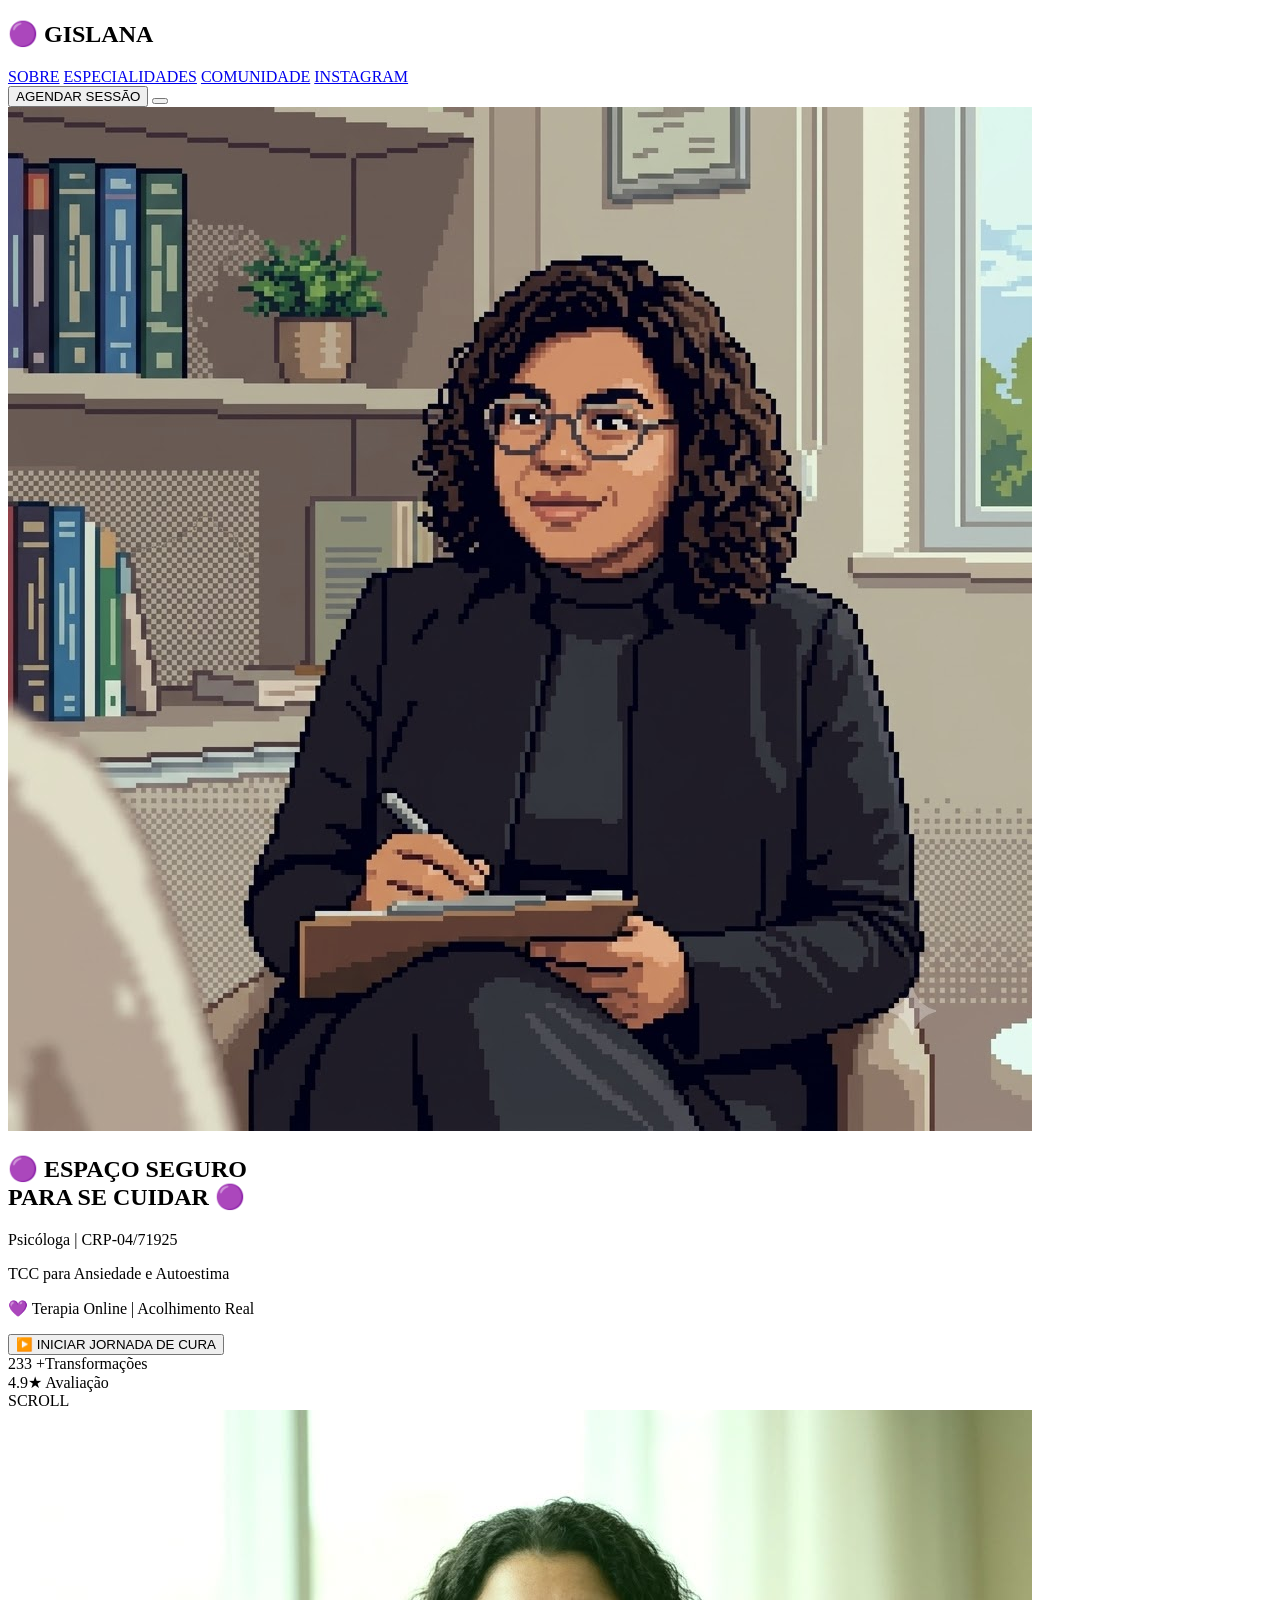
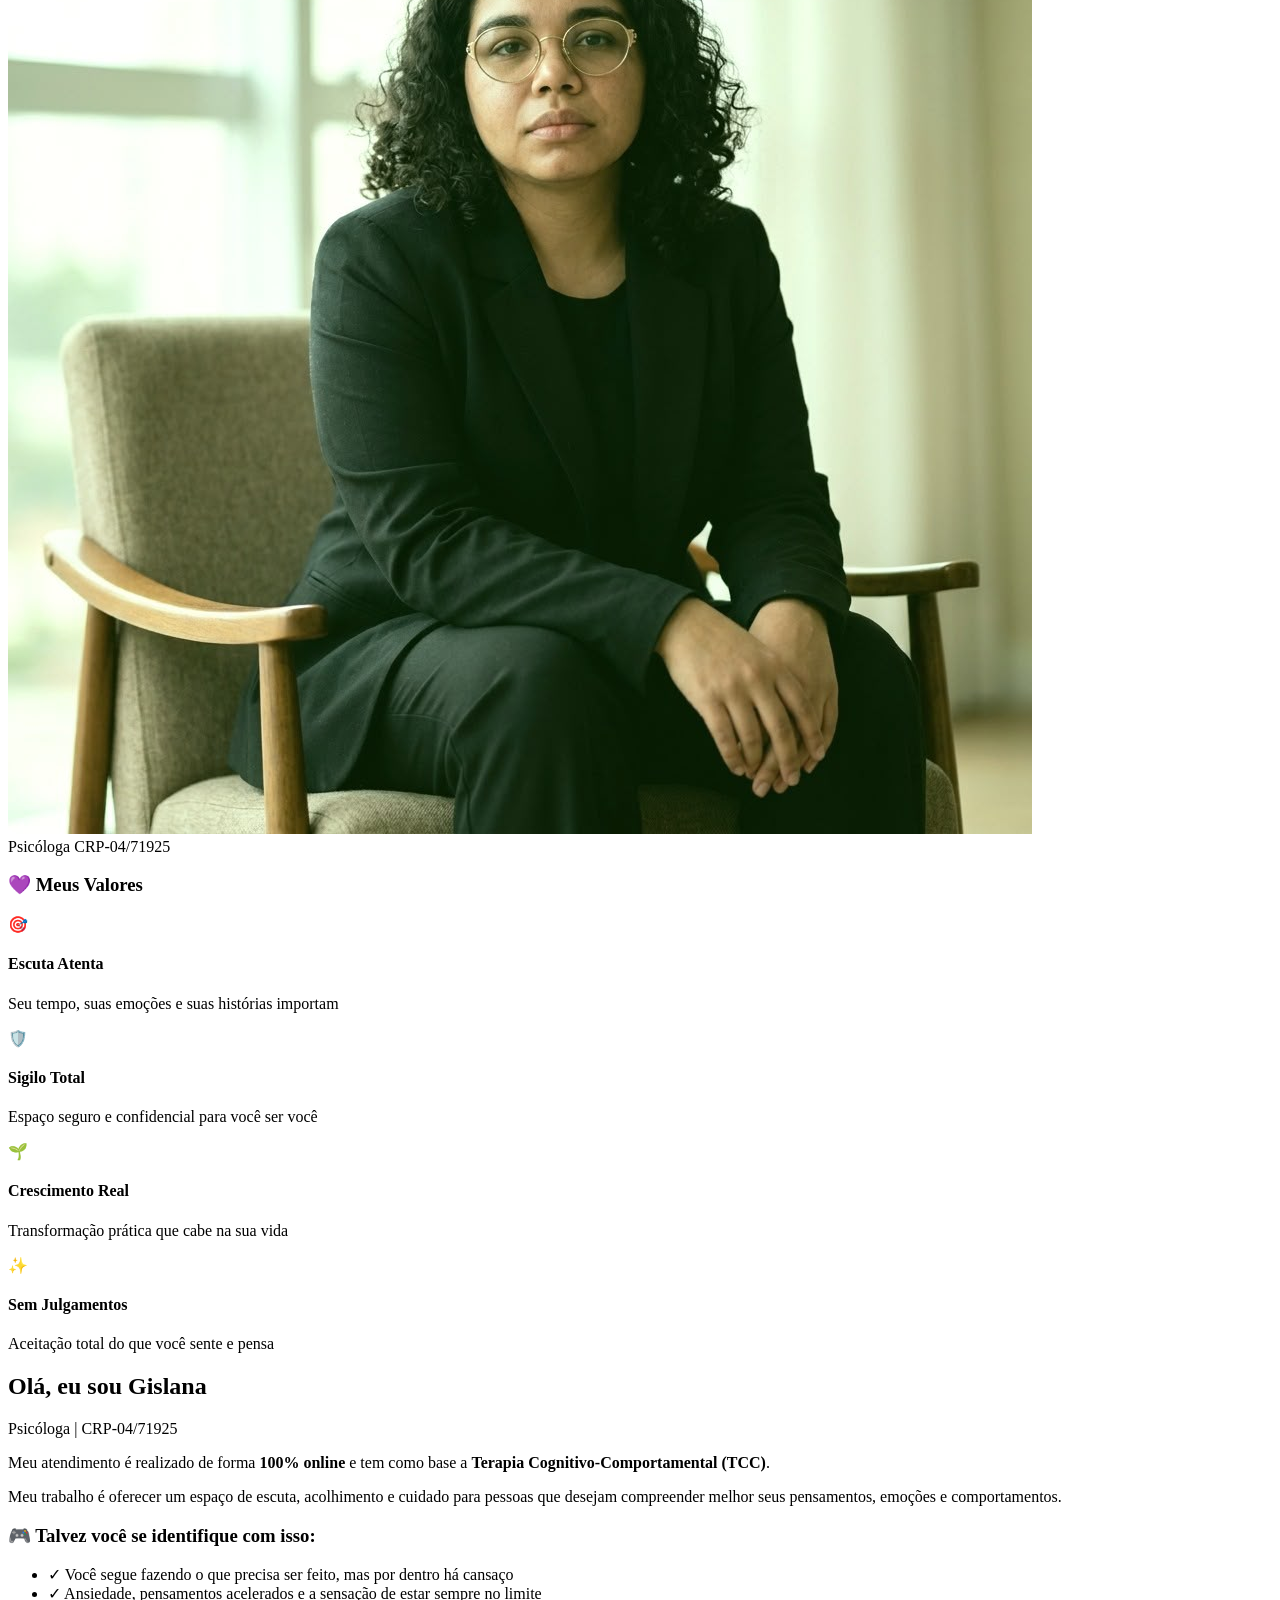
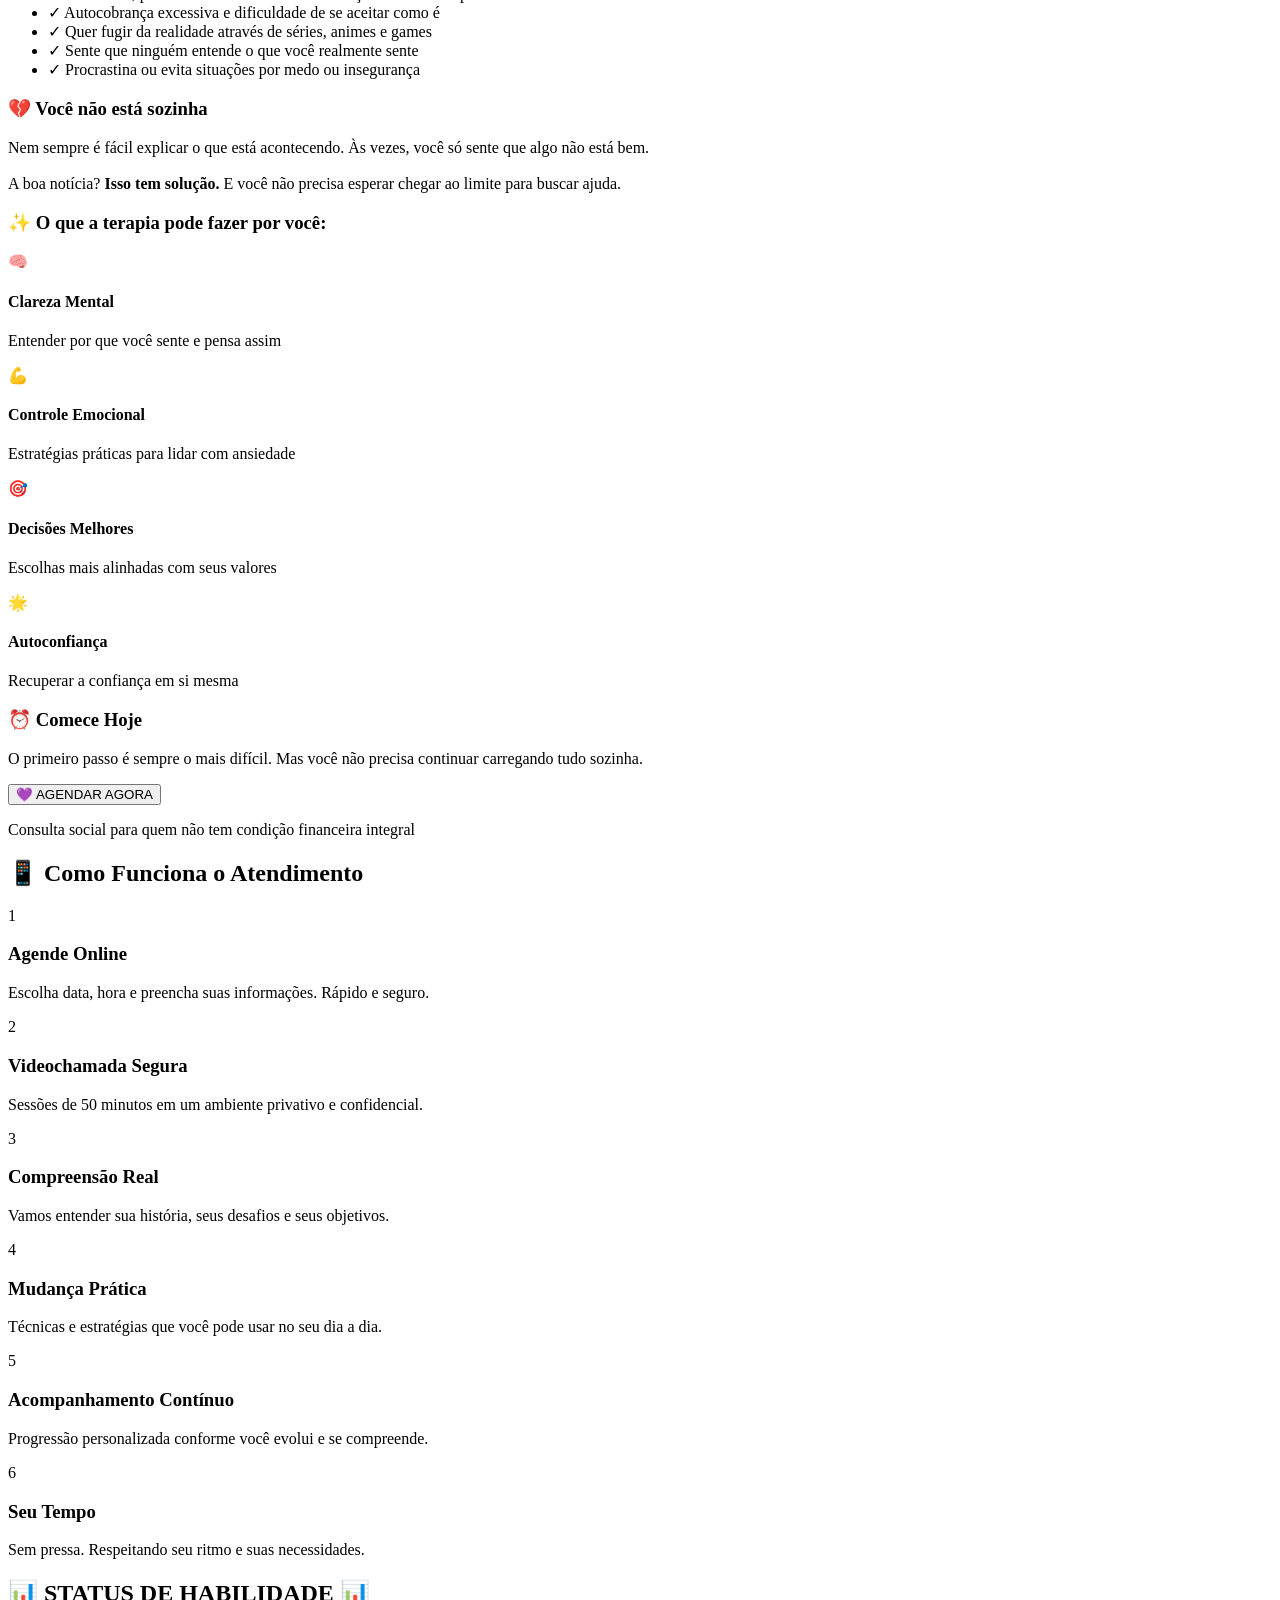
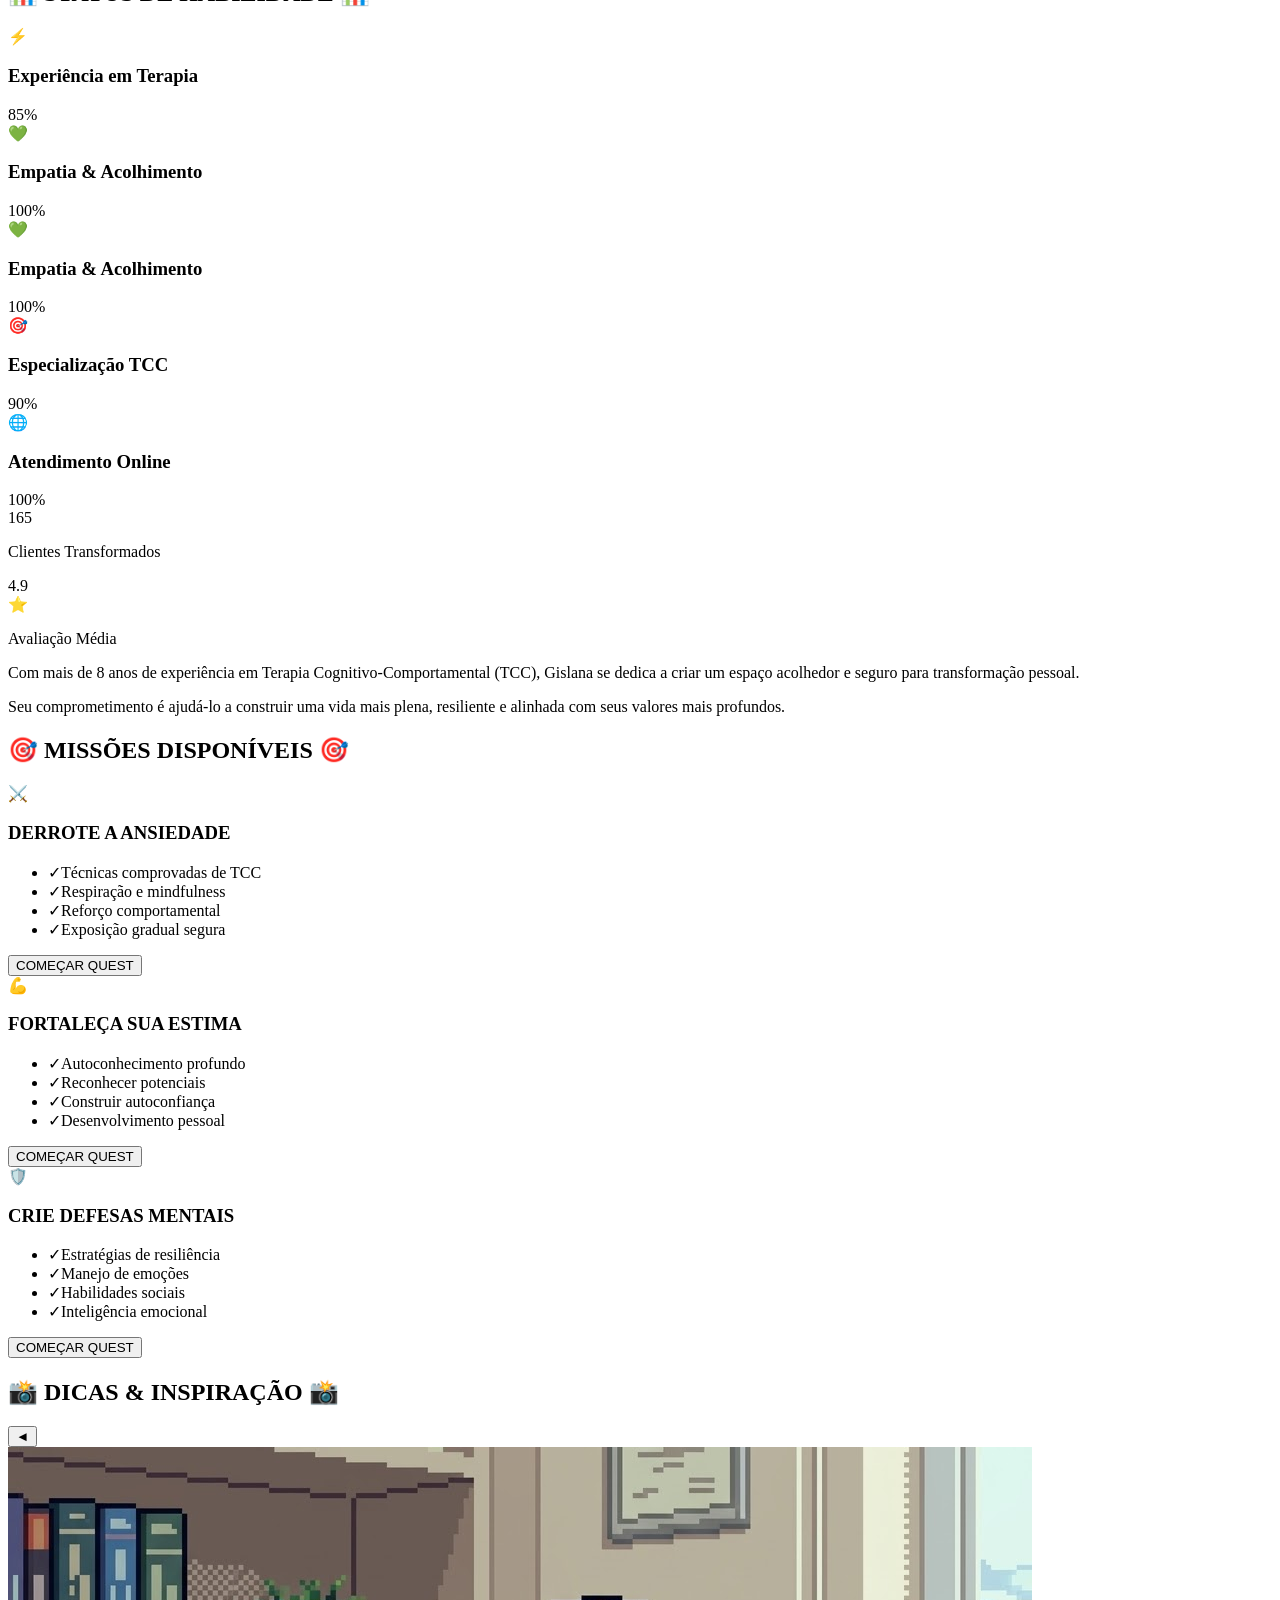
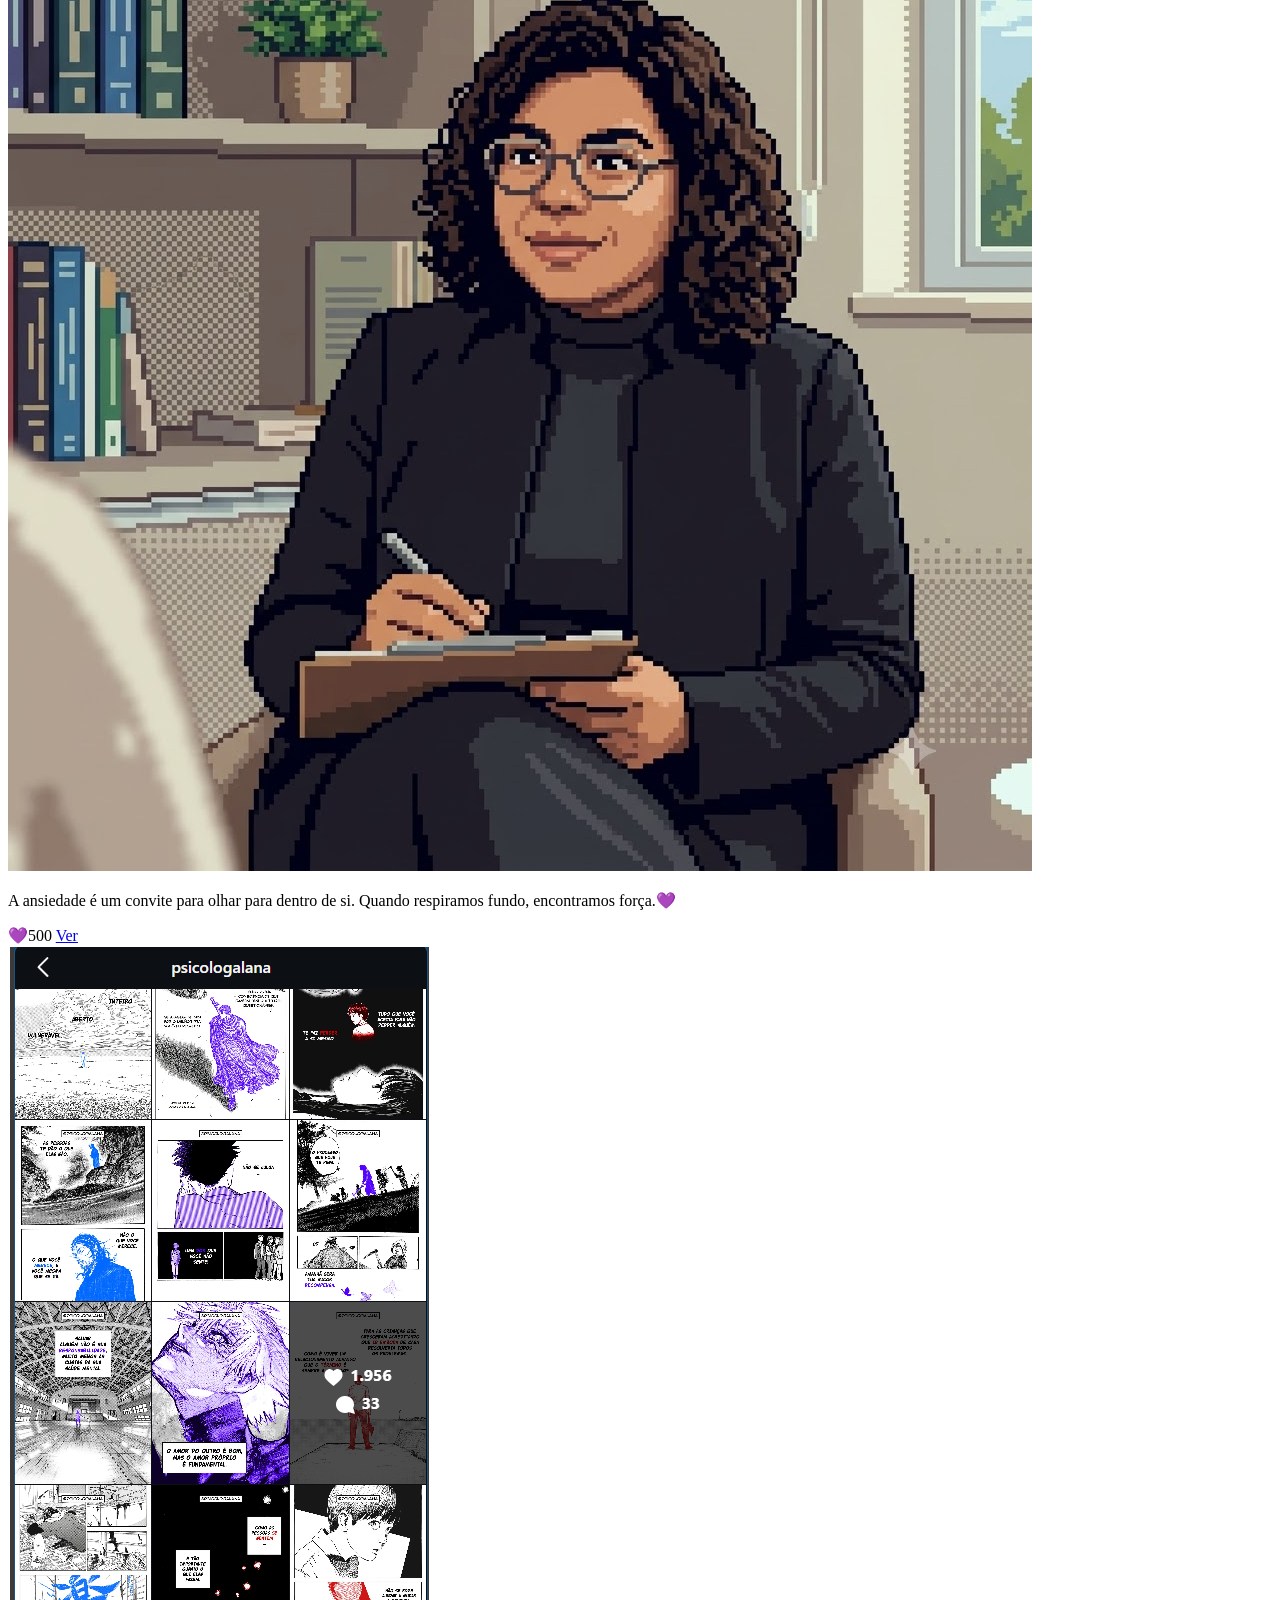
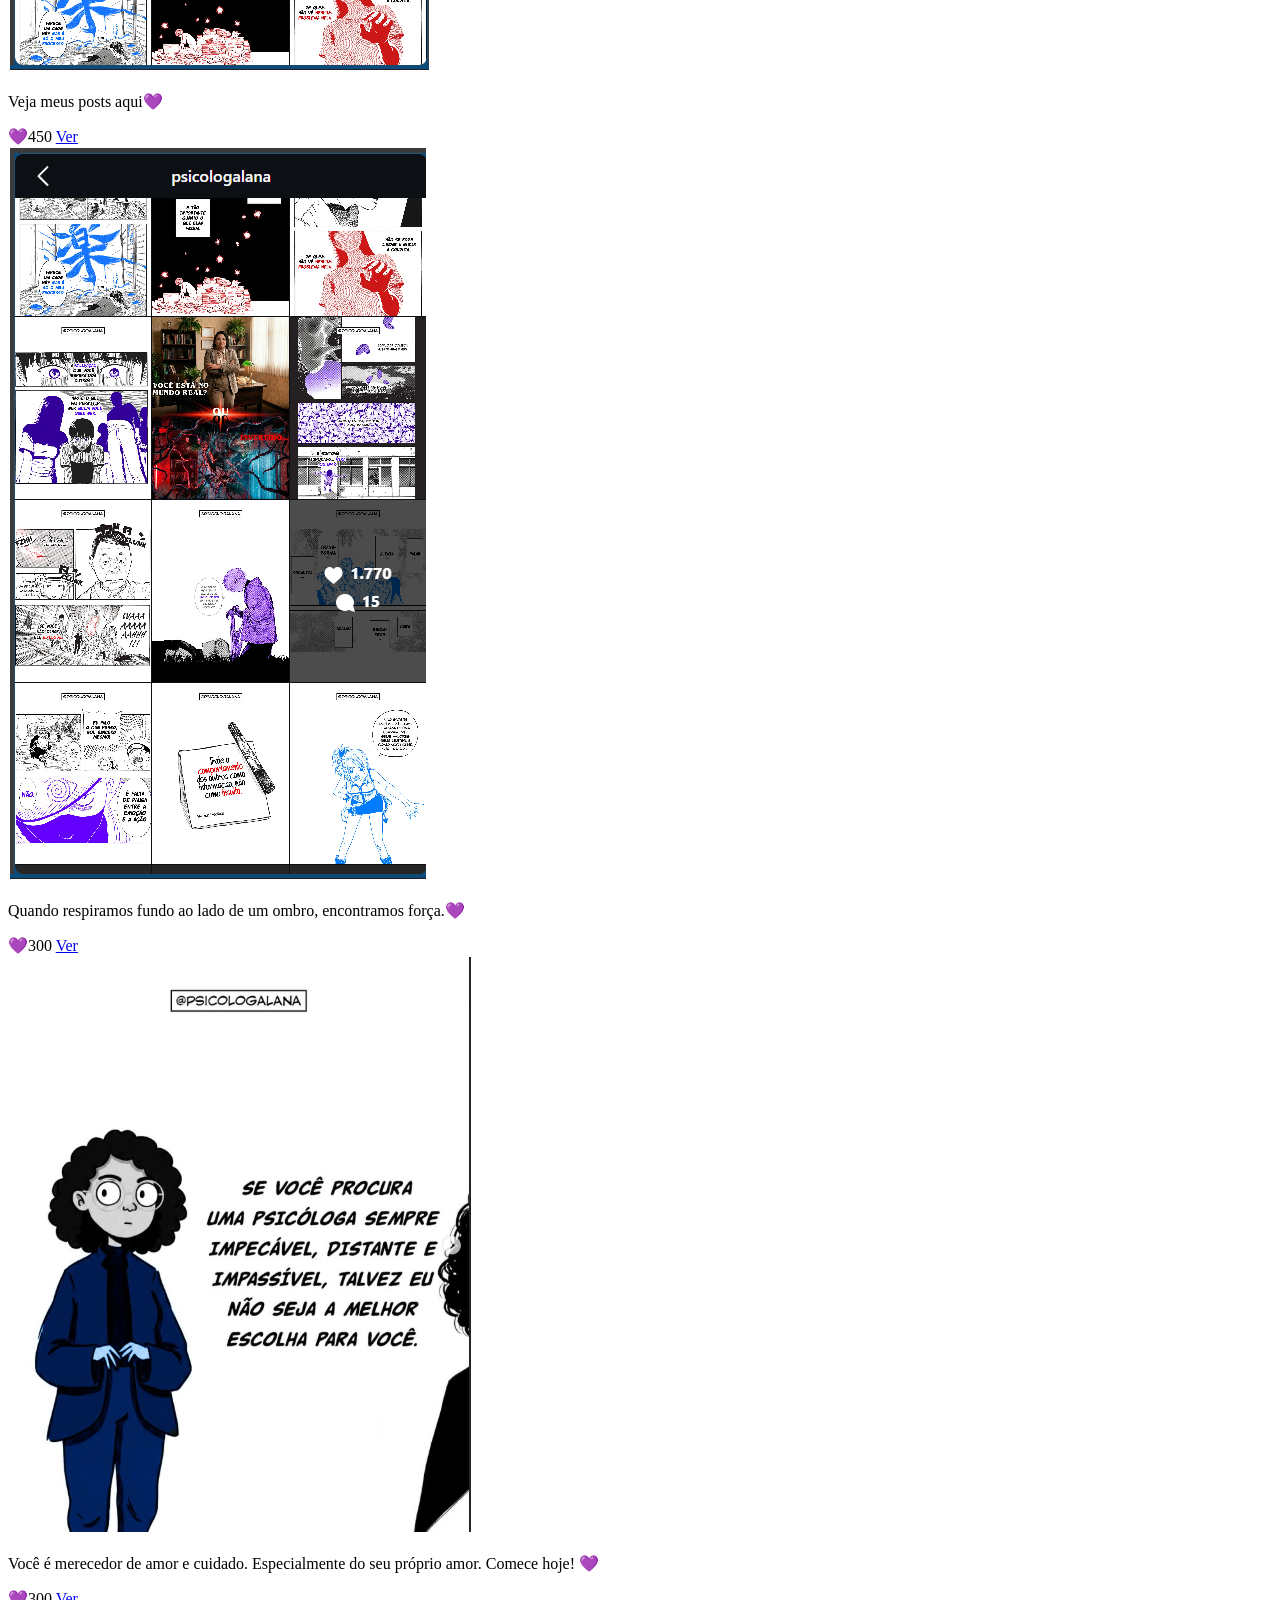
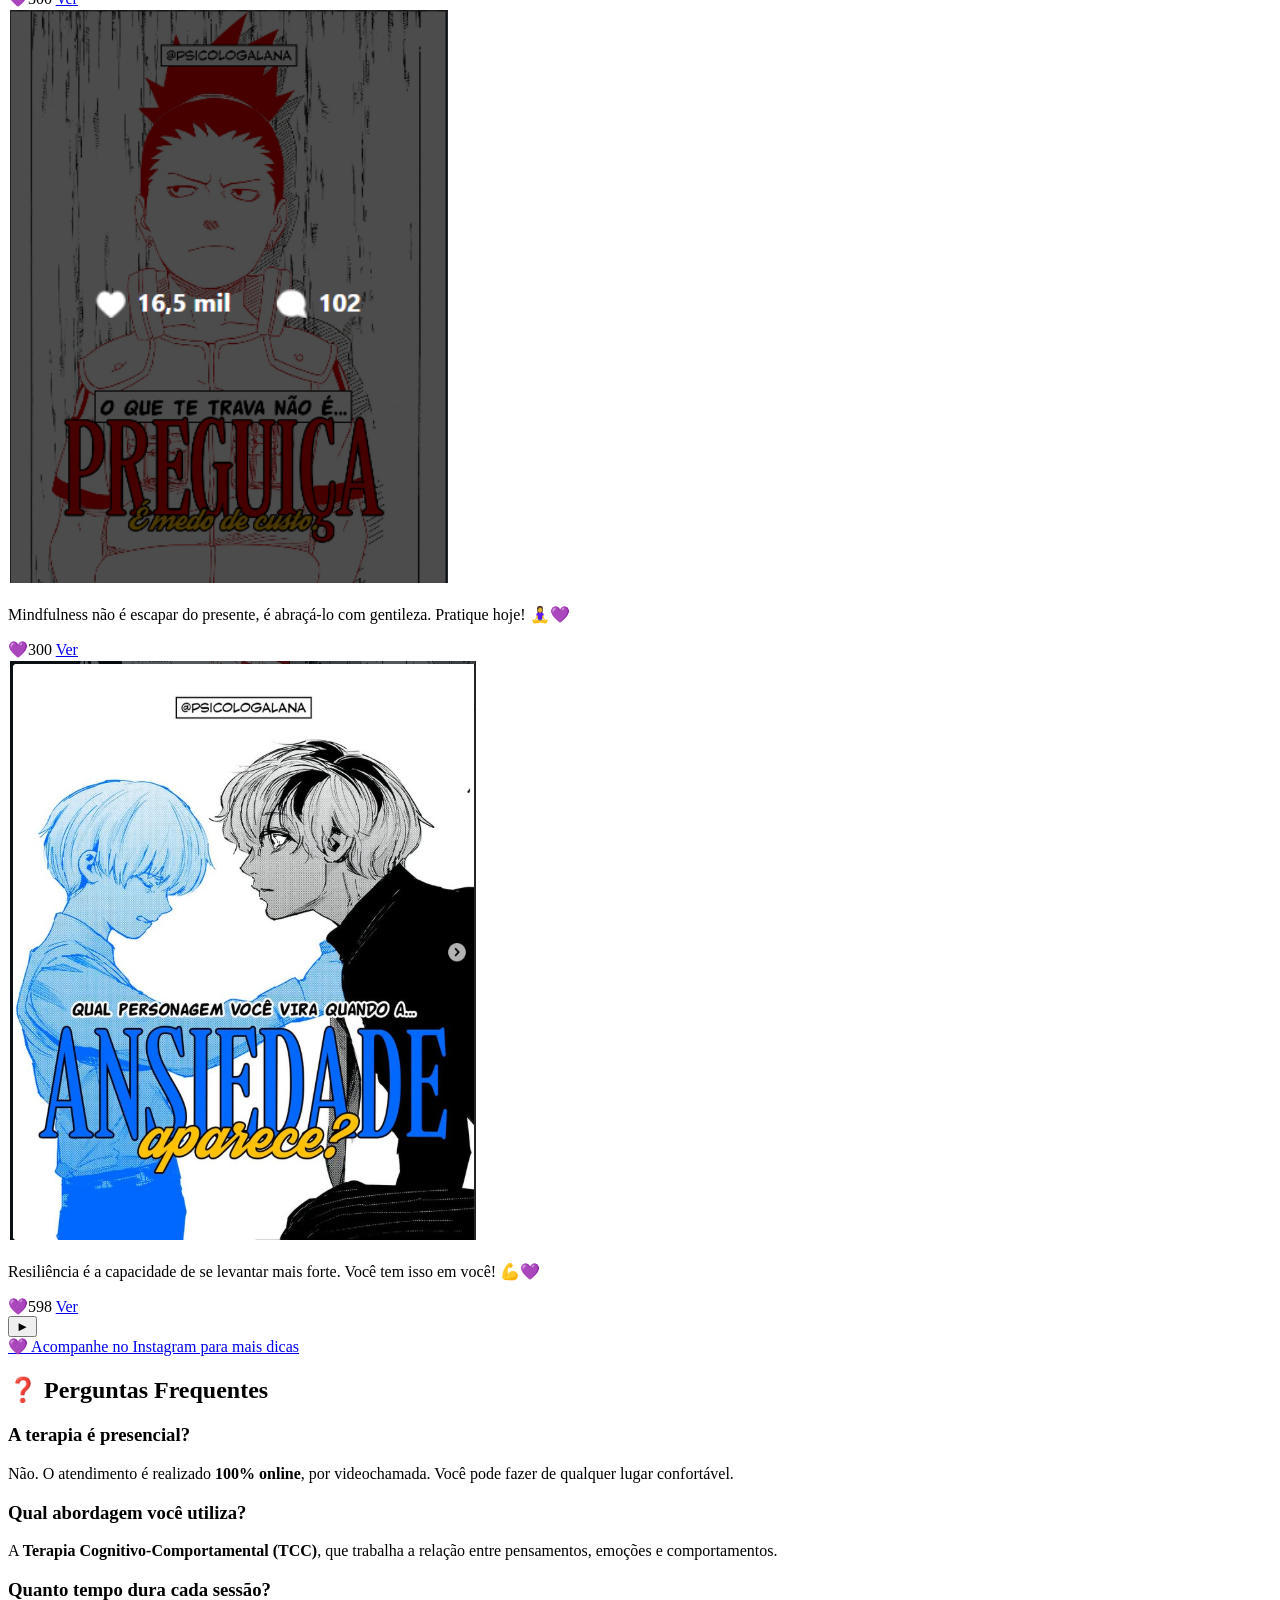
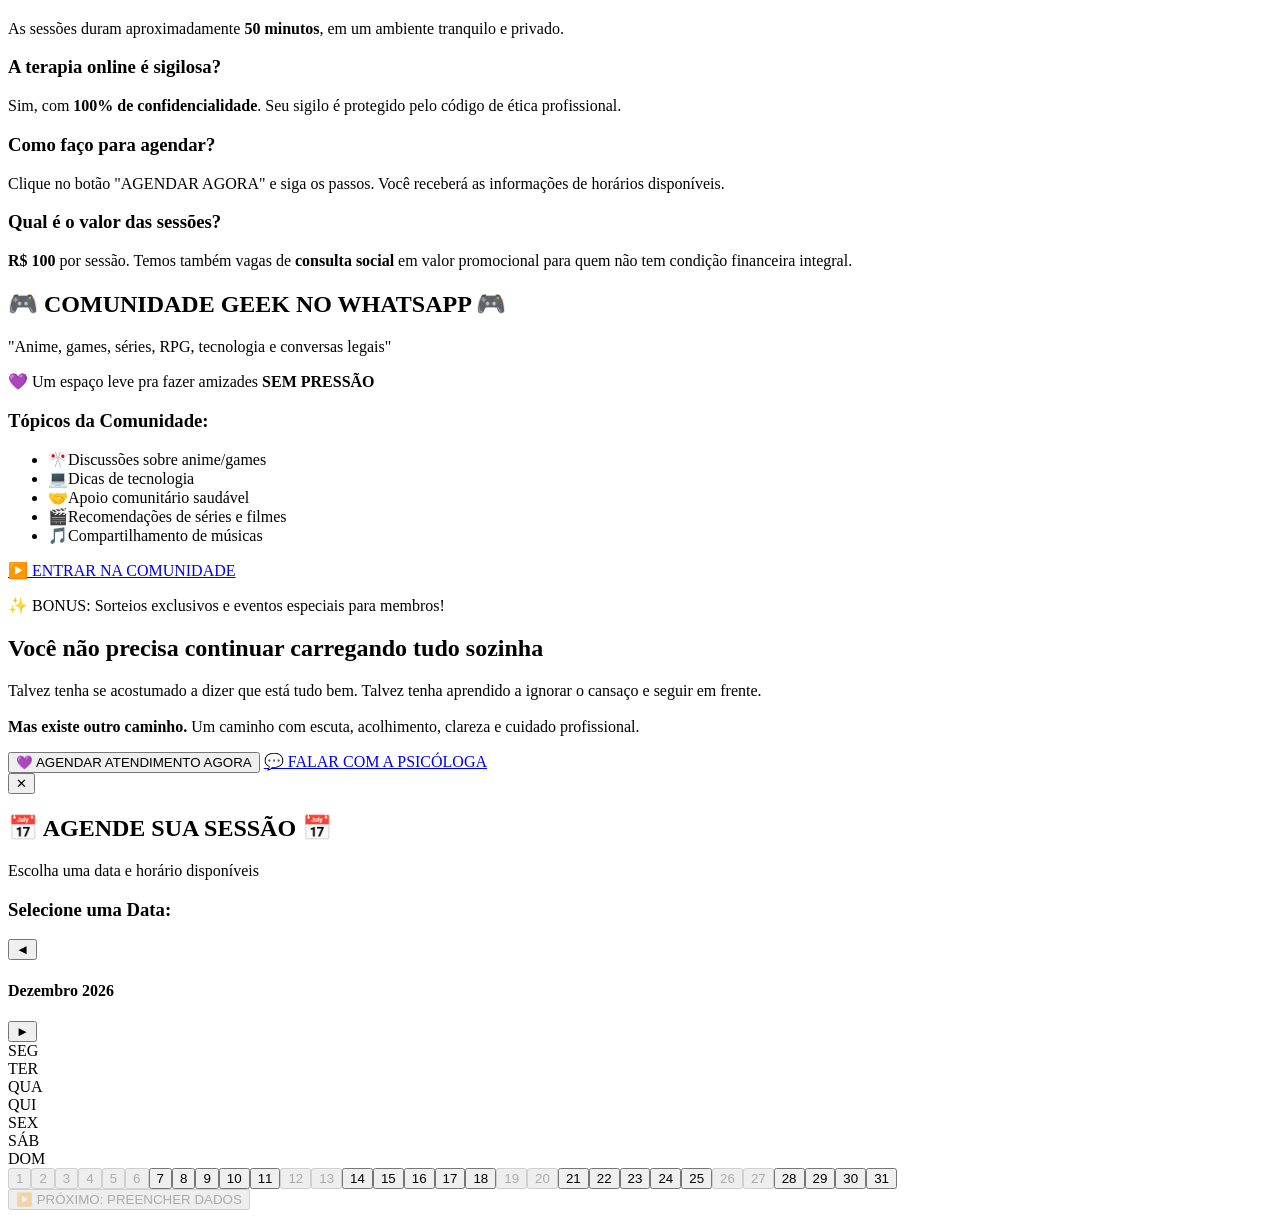
==== index.html @ d08c552f "fix: update Open Graph image source to correct avatar path" ====
<!DOCTYPE html>
<html lang="pt-br">

<head>
    <meta charset="UTF-8">
    <meta name="viewport" content="width=device-width, initial-scale=1.0">
    <title>Gislana | Psicóloga</title>
    <link rel="shortcut icon" href="./assets/logo.jpeg" type="image/png" style="width: fit-content; ;">

    <!-- Usar a imagem do avatar ou hero -->
    <meta property="og:image" content="https://piscolana.vercel.app/assets/gislana-avatar.png">
    <!-- ==================== OPEN GRAPH (OG) ==================== -->
    <!-- Título e descrição para compartilhamento -->
    <meta property="og:type" content="website">
    <meta property="og:url" content="https://piscolana.vercel.app/">
    <meta property="og:title" content="Gislana | Psicóloga - Terapia Online TCC">
    <meta property="og:description"
        content="🟣 Espaço seguro para se cuidar. Terapia Online com especialização em Ansiedade e Autoestima. Sessões de 50 minutos com Terapia Cognitivo-Comportamental (TCC). 💜">
    <meta property="og:image" content="https://piscolana.vercel.app/assets/gislana-avatar.png">
    <meta property="og:image:width" content="400">
    <meta property="og:image:height" content="400">
    <meta property="og:image:type" content="image/png">

    <!-- Twitter Card -->
    <meta name="twitter:card" content="summary_large_image">
    <meta name="twitter:url" content="https://piscolana.vercel.app/">
    <meta name="twitter:title" content="Gislana | Psicóloga - Terapia Online TCC">
    <meta name="twitter:description"
        content="🟣 Espaço seguro para se cuidar. Terapia Online TCC para Ansiedade e Autoestima. 💜">
    <meta name="twitter:image" content="https://piscolana.vercel.app/assets/gislana-avatar.png">

    <!-- Outras meta tags úteis -->
    <meta name="description"
        content="Psicóloga especializada em TCC. Terapia online para ansiedade e autoestima. Acolhimento real, espaço seguro. 💜">
    <meta name="keywords" content="psicóloga, terapia online, TCC, ansiedade, autoestima, psicologia">
    <meta name="author" content="Gislana Arantes - Psicóloga CRP-04/71925">
    <meta name="theme-color" content="#a855f7">

    <!-- Google Fonts -->
    <link rel="preconnect" href="https://fonts.googleapis.com">
    <link rel="preconnect" href="https://fonts.gstatic.com" crossorigin>
    <link href="https://fonts.googleapis.com/css2?family=Press+Start+2P&family=Inter:wght@400;500;600;700&display=swap"
        rel="stylesheet">

    <script type="application/ld+json">
{
  "@context": "https://schema.org",
  "@type": "LocalBusiness",
  "name": "Gislana Arantes - Psicóloga",
  "description": "Terapia Online com especialização em TCC para Ansiedade e Autoestima",
  "url": "https://piscolana.vercel.app/",
  "image": "https://piscolana.vercel.app/assets/gislana-avatar.png",
  "telephone": "+5535991640120",
  "contactPoint": {
    "@type": "ContactPoint",
    "contactType": "Customer Service",
    "url": "https://wa.me/5535991640120"
  },
  "areaServed": "BR",
  "priceRange": "R$ 50 - R$ 100",
  "sameAs": [
    "https://www.instagram.com/psicologalana/",
    "https://chat.whatsapp.com/J62EZoLZJCvLWBfdFCeDbL"
  ]
}
</script>
</head>

<body>
    <!-- ==================== NAVBAR ==================== -->
    <header class="navbar" id="navbar">
        <div class="navbar-container">
            <div class="logo">
                <h2 class="logo-text">🟣 GISLANA</h2>
            </div>
            <nav class="nav-menu" id="navMenu">
                <a href="#sobre" class="nav-link">SOBRE</a>
                <a href="#especialidades" class="nav-link">ESPECIALIDADES</a>
                <a href="#comunidade" class="nav-link">COMUNIDADE</a>
                <a href="#instagram" class="nav-link">INSTAGRAM</a>
            </nav>
            <button class="cta-button nav-cta" id="openScheduleBtn">AGENDAR SESSÃO</button>
            <button class="hamburger" id="hamburgerBtn" aria-label="Menu">
                <span></span>
                <span></span>
                <span></span>
            </button>
        </div>
    </header>


    <!-- ==================== HERO ==================== -->
    <section class="hero" id="hero">
        <div class="hero-background">
            <div class="pixel-pattern"></div>
            <div class="hero-glow"></div>
        </div>
        <div class="hero-content">
            <div class="hero-avatar">
                <div class="avatar-frame">
                    <img src="./assets/avatar/avatar01.png" alt="Gislana Arantes" class="avatar-img">
                </div>
            </div>
            <h1 class="hero-title">
                🟣 ESPAÇO SEGURO<br>
                PARA SE CUIDAR 🟣
            </h1>
            <p class="hero-subtitle">Psicóloga | CRP-04/71925</p>
            <p class="hero-description">
                TCC para Ansiedade e Autoestima
            </p>
            <p class="hero-tagline">
                💜 Terapia Online | Acolhimento Real
            </p>
            <button class="hero-cta" id="openScheduleBtn">
                ▶️ INICIAR JORNADA DE CURA
            </button>
            <div class="hero-stats">
                <div class="stat-item">
                    <span class="stat-number" data-count="247">0</span>
                    <span class="stat-label">+Transformações</span>
                </div>
                <div class="stat-divider"></div>
                <div class="stat-item">
                    <span class="stat-number">4.9★</span>
                    <span class="stat-label">Avaliação</span>
                </div>
            </div>
        </div>
        <div class="scroll-indicator">
            <span>SCROLL</span>
            <div class="arrow-down"></div>
        </div>
    </section>

    <!-- ==================== SEÇÃO: SOBRE MIM ==================== -->
    <section class="about-section" id="about">
        <div class="container">
            <div class="about-grid">
                <!-- Esquerda: Imagem + Info -->
                <div class="about-left">
                    <div class="about-image-container">
                        <img src="./assets/gislana-home.jpg" alt="Gislana Arantes Rosa" class="about-image">
                        <div class="about-badge">
                            <span class="badge-text">Psicóloga</span>
                            <span class="badge-crp">CRP-04/71925</span>
                        </div>
                    </div>
                    <!-- Card de Valores -->
                    <div class="values-card">
                        <h3 class="values-title">💜 Meus Valores</h3>
                        <div class="values-list">
                            <div class="value-item">
                                <span class="value-icon">🎯</span>
                                <div class="value-text">
                                    <h4>Escuta Atenta</h4>
                                    <p>Seu tempo, suas emoções e suas histórias importam</p>
                                </div>
                            </div>
                            <div class="value-item">
                                <span class="value-icon">🛡️</span>
                                <div class="value-text">
                                    <h4>Sigilo Total</h4>
                                    <p>Espaço seguro e confidencial para você ser você</p>
                                </div>
                            </div>
                            <div class="value-item">
                                <span class="value-icon">🌱</span>
                                <div class="value-text">
                                    <h4>Crescimento Real</h4>
                                    <p>Transformação prática que cabe na sua vida</p>
                                </div>
                            </div>
                            <div class="value-item">
                                <span class="value-icon">✨</span>
                                <div class="value-text">
                                    <h4>Sem Julgamentos</h4>
                                    <p>Aceitação total do que você sente e pensa</p>
                                </div>
                            </div>
                        </div>
                    </div>
                </div>

                <!-- Direita: Texto + Gatilhos -->
                <div class="about-right">
                    <div class="about-header">
                        <h2 class="about-title">Olá, eu sou Gislana</h2>
                        <p class="about-subtitle">Psicóloga | CRP-04/71925</p>
                    </div>
                    <!-- Introdução -->
                    <div class="about-intro">
                        <p class="about-text">
                            Meu atendimento é realizado de forma <strong>100% online</strong> e tem como base a
                            <strong>Terapia Cognitivo-Comportamental (TCC)</strong>.
                        </p>
                        <p class="about-text">
                            Meu trabalho é oferecer um espaço de escuta, acolhimento e cuidado para pessoas que desejam
                            compreender melhor seus pensamentos, emoções e comportamentos.
                        </p>
                    </div>

                    <!-- GATILHO 1: Identificação -->
                    <div class="trigger-box trigger-identification">
                        <h3 class="trigger-title">🎮 Talvez você se identifique com isso:</h3>
                        <ul class="trigger-list">
                            <li>✓ Você segue fazendo o que precisa ser feito, mas por dentro há cansaço</li>
                            <li>✓ Ansiedade, pensamentos acelerados e a sensação de estar sempre no limite</li>
                            <li>✓ Autocobrança excessiva e dificuldade de se aceitar como é</li>
                            <li>✓ Quer fugir da realidade através de séries, animes e games</li>
                            <li>✓ Sente que ninguém entende o que você realmente sente</li>
                            <li>✓ Procrastina ou evita situações por medo ou insegurança</li>
                        </ul>
                    </div>

                    <!-- GATILHO 2: Validação Emocional -->
                    <div class="trigger-box trigger-validation">
                        <h3 class="trigger-title">💔 Você não está sozinha</h3>
                        <p class="trigger-text">
                            Nem sempre é fácil explicar o que está acontecendo. Às vezes, você só sente que algo não
                            está bem.
                            <br><br>
                            A boa notícia? <strong>Isso tem solução.</strong> E você não precisa esperar chegar ao
                            limite para buscar ajuda.
                        </p>
                    </div>

                    <!-- GATILHO 3: Transformação -->
                    <div class="trigger-box trigger-transformation">
                        <h3 class="trigger-title">✨ O que a terapia pode fazer por você:</h3>
                        <div class="transformation-grid">
                            <div class="transformation-item">
                                <span class="transformation-icon">🧠</span>
                                <h4>Clareza Mental</h4>
                                <p>Entender por que você sente e pensa assim</p>
                            </div>
                            <div class="transformation-item">
                                <span class="transformation-icon">💪</span>
                                <h4>Controle Emocional</h4>
                                <p>Estratégias práticas para lidar com ansiedade</p>
                            </div>
                            <div class="transformation-item">
                                <span class="transformation-icon">🎯</span>
                                <h4>Decisões Melhores</h4>
                                <p>Escolhas mais alinhadas com seus valores</p>
                            </div>
                            <div class="transformation-item">
                                <span class="transformation-icon">🌟</span>
                                <h4>Autoconfiança</h4>
                                <p>Recuperar a confiança em si mesma</p>
                            </div>
                        </div>
                    </div>

                    <!-- GATILHO 4: Urgência + CTA -->
                    <div class="trigger-box trigger-cta">
                        <h3 class="trigger-title">⏰ Comece Hoje</h3>
                        <p class="trigger-text">
                            O primeiro passo é sempre o mais difícil. Mas você não precisa continuar carregando tudo
                            sozinha.
                        </p>
                        <button class="cta-button cta-large" id="openScheduleBtn2">
                            💜 AGENDAR AGORA
                        </button>
                        <p class="trigger-small">Consulta social para quem não tem condição financeira integral</p>
                    </div>
                </div>
            </div>
        </div>
    </section>

    <!-- ==================== SEÇÃO: COMO FUNCIONA ==================== -->
    <section class="how-it-works-section">
        <div class="container">
            <h2 class="section-title">📱 Como Funciona o Atendimento</h2>
            <div class="how-it-works-grid">
                <div class="how-it-works-card">
                    <div class="how-it-works-number">1</div>
                    <h3>Agende Online</h3>
                    <p>Escolha data, hora e preencha suas informações. Rápido e seguro.</p>
                </div>
                <div class="how-it-works-card">
                    <div class="how-it-works-number">2</div>
                    <h3>Videochamada Segura</h3>
                    <p>Sessões de 50 minutos em um ambiente privativo e confidencial.</p>
                </div>
                <div class="how-it-works-card">
                    <div class="how-it-works-number">3</div>
                    <h3>Compreensão Real</h3>
                    <p>Vamos entender sua história, seus desafios e seus objetivos.</p>
                </div>
                <div class="how-it-works-card">
                    <div class="how-it-works-number">4</div>
                    <h3>Mudança Prática</h3>
                    <p>Técnicas e estratégias que você pode usar no seu dia a dia.</p>
                </div>
                <div class="how-it-works-card">
                    <div class="how-it-works-number">5</div>
                    <h3>Acompanhamento Contínuo</h3>
                    <p>Progressão personalizada conforme você evolui e se compreende.</p>
                </div>
                <div class="how-it-works-card">
                    <div class="how-it-works-number">6</div>
                    <h3>Seu Tempo</h3>
                    <p>Sem pressa. Respeitando seu ritmo e suas necessidades.</p>
                </div>
            </div>
        </div>
    </section>

    <!-- ==================== STATS ==================== -->
    <section class="stats-section" id="sobre">
        <div class="container">
            <h2 class="section-title">📊 STATUS DE HABILIDADE 📊</h2>
            <div class="stats-grid">
                <div class="stat-card">
                    <div class="stat-card-header">
                        <span class="stat-icon">⚡</span>
                        <h3 class="stat-name">Experiência em Terapia</h3>
                    </div>
                    <div class="progress-bar">
                        <div class="progress-fill" style="--progress: 85%"></div>
                    </div>
                    <span class="progress-text">85%</span>
                </div>
                <div class="stat-card">
                    <div class="stat-card-header">
                        <span class="stat-icon">💚</span>
                        <h3 class="stat-name">Empatia & Acolhimento</h3>
                    </div>
                    <div class="progress-bar">
                        <div class="progress-fill" style="--progress: 100%"></div>
                    </div>
                    <span class="progress-text">100%</span>
                </div>
                <div class="stat-card">
                    <div class="stat-card-header">
                        <span class="stat-icon">💚</span>
                        <h3 class="stat-name">Empatia & Acolhimento</h3>
                    </div>
                    <div class="progress-bar">
                        <div class="progress-fill" style="--progress: 100%"></div>
                    </div>
                    <span class="progress-text">100%</span>
                </div>

                <div class="stat-card">
                    <div class="stat-card-header">
                        <span class="stat-icon">🎯</span>
                        <h3 class="stat-name">Especialização TCC</h3>
                    </div>
                    <div class="progress-bar">
                        <div class="progress-fill" style="--progress: 90%"></div>
                    </div>
                    <span class="progress-text">90%</span>
                </div>

                <div class="stat-card">
                    <div class="stat-card-header">
                        <span class="stat-icon">🌐</span>
                        <h3 class="stat-name">Atendimento Online</h3>
                    </div>
                    <div class="progress-bar">
                        <div class="progress-fill" style="--progress: 100%"></div>
                    </div>
                    <span class="progress-text">100%</span>
                </div>
            </div>

            <div class="stats-highlights">
                <div class="highlight-card">
                    <div class="highlight-number" data-count="247">0</div>
                    <p class="highlight-label">Clientes Transformados</p>
                </div>
                <div class="highlight-card">
                    <div class="highlight-number">4.9</div>
                    <span class="highlight-rating">⭐</span>
                    <p class="highlight-label">Avaliação Média</p>
                </div>
            </div>

            <div class="about-text">
                <p>Com mais de 8 anos de experiência em Terapia Cognitivo-Comportamental (TCC), Gislana se dedica a
                    criar um espaço acolhedor e seguro para transformação pessoal.</p>
                <p>Seu comprometimento é ajudá-lo a construir uma vida mais plena, resiliente e alinhada com seus
                    valores mais profundos.</p>
            </div>
        </div>
    </section>

    <!-- ==================== ESPECIALIDADES ==================== -->
    <section class="especialidades-section" id="especialidades">
        <div class="container">
            <h2 class="section-title">🎯 MISSÕES DISPONÍVEIS 🎯</h2>
            <div class="quests-grid">
                <div class="quest-card">
                    <div class="quest-icon">⚔️</div>
                    <h3 class="quest-title">DERROTE A ANSIEDADE</h3>
                    <ul class="quest-features">
                        <li><span class="feature-icon">✓</span><span>Técnicas comprovadas de TCC</span></li>
                        <li><span class="feature-icon">✓</span><span>Respiração e mindfulness</span></li>
                        <li><span class="feature-icon">✓</span><span>Reforço comportamental</span></li>
                        <li><span class="feature-icon">✓</span><span>Exposição gradual segura</span></li>
                    </ul>
                    <button class="quest-btn"
                        onclick="document.getElementById('scheduleModal').style.display='flex'">COMEÇAR QUEST</button>
                </div>

                <div class="quest-card">
                    <div class="quest-icon">💪</div>
                    <h3 class="quest-title">FORTALEÇA SUA ESTIMA</h3>
                    <ul class="quest-features">
                        <li><span class="feature-icon">✓</span><span>Autoconhecimento profundo</span></li>
                        <li><span class="feature-icon">✓</span><span>Reconhecer potenciais</span></li>
                        <li><span class="feature-icon">✓</span><span>Construir autoconfiança</span></li>
                        <li><span class="feature-icon">✓</span><span>Desenvolvimento pessoal</span></li>
                    </ul>
                    <button class="quest-btn"
                        onclick="document.getElementById('scheduleModal').style.display='flex'">COMEÇAR QUEST</button>
                </div>

                <div class="quest-card">
                    <div class="quest-icon">🛡️</div>
                    <h3 class="quest-title">CRIE DEFESAS MENTAIS</h3>
                    <ul class="quest-features">
                        <li><span class="feature-icon">✓</span><span>Estratégias de resiliência</span></li>
                        <li><span class="feature-icon">✓</span><span>Manejo de emoções</span></li>
                        <li><span class="feature-icon">✓</span><span>Habilidades sociais</span></li>
                        <li><span class="feature-icon">✓</span><span>Inteligência emocional</span></li>
                    </ul>
                    <button class="quest-btn"
                        onclick="document.getElementById('scheduleModal').style.display='flex'">COMEÇAR QUEST</button>
                </div>
            </div>
        </div>
    </section>

    <!-- ==================== INSTAGRAM ==================== -->
    <section class="instagram-section" id="instagram">
        <div class="container">
            <h2 class="section-title">📸 DICAS & INSPIRAÇÃO 📸</h2>
            <div class="carousel-container">
                <button class="carousel-btn carousel-prev" id="prevBtn" aria-label="Anterior">◄</button>
                <div class="carousel-wrapper">
                    <div class="carousel" id="carousel">
                        <!-- POST 1 -->
                        <div class="carousel-slide">
                            <div class="instagram-card">
                                <img src="./assets/gislana08bits.jpg" alt="Post 1" class="instagram-image">
                                <div class="instagram-content">
                                    <p class="instagram-caption">A ansiedade é um convite para olhar para dentro de
                                        si. Quando respiramos fundo, encontramos força.💜</p>
                                    <div class="instagram-meta">
                                        <span class="instagram-likes"><span>💜</span><span>500</span></span>
                                        <a href="https://www.instagram.com/psicologalana/" target="_blank"
                                            class="instagram-link-btn">Ver</a>
                                    </div>
                                </div>
                            </div>
                        </div>

                        <!-- POST 2 -->
                        <div class="carousel-slide">
                            <div class="instagram-card">
                                <img src="./assets/ig-2.png" alt="Post 2" class="instagram-image">
                                <div class="instagram-content">
                                    <p class="instagram-caption">Veja meus posts aqui💜</p>
                                    <div class="instagram-meta">
                                        <span class="instagram-likes"><span>💜</span><span>450</span></span>
                                        <a href="https://www.instagram.com/psicologalana/" target="_blank"
                                            class="instagram-link-btn">Ver</a>
                                    </div>
                                </div>
                            </div>
                        </div>

                        <!-- POST 3 -->
                        <div class="carousel-slide">
                            <div class="instagram-card">
                                <img src="./assets/ig-3.png" alt="Post 3" class="instagram-image">
                                <div class="instagram-content">
                                    <p class="instagram-caption">Quando respiramos fundo ao lado de um ombro,
                                        encontramos força.💜</p>
                                    <div class="instagram-meta">
                                        <span class="instagram-likes"><span>💜</span><span>300</span></span>
                                        <a href="https://www.instagram.com/psicologalana/" target="_blank"
                                            class="instagram-link-btn">Ver</a>
                                    </div>
                                </div>
                            </div>
                        </div>

                        <!-- POST 4 -->
                        <div class="carousel-slide">
                            <div class="instagram-card">
                                <img src="./assets/ig-4.png" alt="Post 4" class="instagram-image">
                                <div class="instagram-content">
                                    <p class="instagram-caption">Você é merecedor de amor e cuidado. Especialmente
                                        do seu próprio amor. Comece hoje! 💜</p>
                                    <div class="instagram-meta">
                                        <span class="instagram-likes"><span>💜</span><span>300</span></span>
                                        <a href="https://www.instagram.com/psicologalana/" target="_blank"
                                            class="instagram-link-btn">Ver</a>
                                    </div>
                                </div>
                            </div>
                        </div>

                        <!-- POST 5 -->
                        <div class="carousel-slide">
                            <div class="instagram-card">
                                <img src="./assets/ig-5.png" alt="Post 5" class="instagram-image">
                                <div class="instagram-content">
                                    <p class="instagram-caption">Mindfulness não é escapar do presente, é abraçá-lo
                                        com gentileza. Pratique hoje! 🧘‍♀️💜</p>
                                    <div class="instagram-meta">
                                        <span class="instagram-likes"><span>💜</span><span>300</span></span>
                                        <a href="https://www.instagram.com/psicologalana/" target="_blank"
                                            class="instagram-link-btn">Ver</a>
                                    </div>
                                </div>
                            </div>
                        </div>

                        <!-- POST 6 -->
                        <div class="carousel-slide">
                            <div class="instagram-card">
                                <img src="./assets/ig-6.png" alt="Post 6" class="instagram-image">
                                <div class="instagram-content">
                                    <p class="instagram-caption">Resiliência é a capacidade de se levantar mais
                                        forte. Você tem isso em você! 💪💜</p>
                                    <div class="instagram-meta">
                                        <span class="instagram-likes"><span>💜</span><span>598</span></span>
                                        <a href="https://www.instagram.com/psicologalana/" target="_blank"
                                            class="instagram-link-btn">Ver</a>
                                    </div>
                                </div>
                            </div>
                        </div>
                    </div>
                </div>
                <button class="carousel-btn carousel-next" id="nextBtn" aria-label="Próximo">►</button>
            </div>
            <div class="carousel-indicators" id="indicators"></div>
            <a href="https://www.instagram.com/psicologalana/" target="_blank" class="instagram-link">
                💜 Acompanhe no Instagram para mais dicas
            </a>
        </div>
    </section>

    <!-- ==================== SEÇÃO: FAQ ==================== -->
    <section class="faq-section">
        <div class="container">
            <h2 class="section-title">❓ Perguntas Frequentes</h2>
            <div class="faq-grid">
                <div class="faq-card">
                    <h3 class="faq-question">A terapia é presencial?</h3>
                    <p class="faq-answer">Não. O atendimento é realizado <strong>100% online</strong>, por videochamada.
                        Você pode fazer de qualquer lugar confortável.</p>
                </div>
                <div class="faq-card">
                    <h3 class="faq-question">Qual abordagem você utiliza?</h3>
                    <p class="faq-answer">A <strong>Terapia Cognitivo-Comportamental (TCC)</strong>, que trabalha a
                        relação entre pensamentos, emoções e comportamentos.</p>
                </div>
                <div class="faq-card">
                    <h3 class="faq-question">Quanto tempo dura cada sessão?</h3>
                    <p class="faq-answer">As sessões duram aproximadamente <strong>50 minutos</strong>, em um ambiente
                        tranquilo e privado.</p>
                </div>
                <div class="faq-card">
                    <h3 class="faq-question">A terapia online é sigilosa?</h3>
                    <p class="faq-answer">Sim, com <strong>100% de confidencialidade</strong>. Seu sigilo é protegido
                        pelo código de ética profissional.</p>
                </div>
                <div class="faq-card">
                    <h3 class="faq-question">Como faço para agendar?</h3>
                    <p class="faq-answer">Clique no botão "AGENDAR AGORA" e siga os passos. Você receberá as informações
                        de horários disponíveis.</p>
                </div>
                <div class="faq-card">
                    <h3 class="faq-question">Qual é o valor das sessões?</h3>
                    <p class="faq-answer"><strong>R$ 100</strong> por sessão. Temos também vagas de <strong>consulta
                            social</strong> em valor promocional para quem não tem condição financeira integral.</p>
                </div>
            </div>
        </div>
    </section>

    <!-- ==================== COMUNIDADE ==================== -->
    <section class="comunidade-section" id="comunidade">
        <div class="container">
            <div class="comunidade-card">
                <div class="comunidade-header">
                    <h2 class="comunidade-title">🎮 COMUNIDADE GEEK NO WHATSAPP 🎮</h2>
                </div>
                <div class="comunidade-content">
                    <p class="comunidade-description">
                        "Anime, games, séries, RPG, tecnologia e conversas legais"
                    </p>
                    <div class="comunidade-highlight">
                        <p>💜 Um espaço leve pra fazer amizades <strong>SEM PRESSÃO</strong></p>
                    </div>
                    <div class="comunidade-topics">
                        <h3>Tópicos da Comunidade:</h3>
                        <ul>
                            <li><span class="topic-icon">🎌</span><span>Discussões sobre anime/games</span></li>
                            <li><span class="topic-icon">💻</span><span>Dicas de tecnologia</span></li>
                            <li><span class="topic-icon">🤝</span><span>Apoio comunitário saudável</span></li>
                            <li><span class="topic-icon">🎬</span><span>Recomendações de séries e filmes</span></li>
                            <li><span class="topic-icon">🎵</span><span>Compartilhamento de músicas</span></li>
                        </ul>
                    </div>
                    <a href="https://chat.whatsapp.com/J62EZoLZJCvLWBfdFCeDbL" target="_blank" class="comunidade-btn">
                        ▶️ ENTRAR NA COMUNIDADE
                    </a>
                    <p class="comunidade-bonus">✨ BONUS: Sorteios exclusivos e eventos especiais para membros!</p>
                </div>
            </div>
        </div>
    </section>

    <!-- ==================== SEÇÃO: CALL TO ACTION FINAL ==================== -->
    <section class="final-cta-section">
        <div class="container">
            <div class="final-cta-content">
                <h2 class="final-cta-title">Você não precisa continuar carregando tudo sozinha</h2>
                <p class="final-cta-text">
                    Talvez tenha se acostumado a dizer que está tudo bem. Talvez tenha aprendido a ignorar o cansaço e
                    seguir em frente.<br>
                    <br>
                    <strong>Mas existe outro caminho.</strong> Um caminho com escuta, acolhimento, clareza e cuidado
                    profissional.
                </p>
                <div class="final-cta-buttons">
                    <button class="cta-button cta-primary" id="openScheduleBtn3">
                        💜 AGENDAR ATENDIMENTO AGORA
                    </button>
                    <a href="https://www.instagram.com/direct/t/17844047312895467/" target="_blank"
                        class="cta-button cta-secondary">
                        💬 FALAR COM A PSICÓLOGA
                    </a>
                </div>
            </div>
        </div>
    </section>

    <!-- ==================== MODAL DE AGENDAMENTO (ÚNICA INSTÂNCIA) ==================== -->
    <div class="schedule-modal" id="scheduleModal">
        <div class="modal-overlay" id="modalOverlay"></div>
        <div class="modal-content">
            <button class="modal-close" id="closeScheduleBtn">✕</button>

            <!-- STEP 1: CALENDÁRIO -->
            <div class="schedule-step" id="step1">
                <div class="step-header">
                    <h2 class="step-title">📅 AGENDE SUA SESSÃO 📅</h2>
                    <p class="step-subtitle">Escolha uma data e horário disponíveis</p>
                </div>
                <div class="schedule-form">
                    <div class="calendar-section">
                        <h3 class="form-section-title">Selecione uma Data:</h3>
                        <div class="calendar-header">
                            <button class="calendar-nav-btn" id="prevMonth">◄</button>
                            <h4 class="calendar-month" id="currentMonth">Janeiro 2024</h4>
                            <button class="calendar-nav-btn" id="nextMonth">►</button>
                        </div>
                        <div class="calendar-weekdays">
                            <div class="weekday">SEG</div>
                            <div class="weekday">TER</div>
                            <div class="weekday">QUA</div>
                            <div class="weekday">QUI</div>
                            <div class="weekday">SEX</div>
                            <div class="weekday disabled">SÁB</div>
                            <div class="weekday disabled">DOM</div>
                        </div>
                        <div class="calendar-days" id="calendarDays">
                            <!-- Gerado por JavaScript -->
                        </div>
                    </div>

                    <div class="times-section" id="timesSection" style="display: none;">
                        <h3 class="form-section-title">Horários Disponíveis:</h3>
                        <p class="times-subtitle" id="selectedDateDisplay"></p>
                        <div class="times-grid" id="timesGrid">
                            <!-- Gerado por JavaScript -->
                        </div>
                    </div>

                    <div class="schedule-actions">
                        <button class="schedule-btn" id="nextStepBtn" disabled>
                            ▶️ PRÓXIMO: PREENCHER DADOS
                        </button>
                    </div>
                </div>
            </div>

            <!-- STEP 2: FORMULÁRIO -->
            <div class="schedule-step" id="step2" style="display: none;">
                <div class="step-header">
                    <h2 class="step-title">🎭 CONTE SOBRE VOCÊ 🎭</h2>
                    <p class="step-subtitle">Informações para sua primeira sessão</p>
                </div>
                <form class="schedule-form" id="scheduleForm" novalidate>
                    <div class="form-group">
                        <label for="userName" class="form-label">Nome Completo *</label>
                        <input type="text" id="userName" class="form-input" placeholder="Seu nome completo"
                            minlength="3" maxlength="100" required>
                        <span class="form-validation" id="userNameValidation"></span>
                    </div>

                    <div class="form-group">
                        <label for="userEmail" class="form-label">Email *</label>
                        <input type="email" id="userEmail" class="form-input" placeholder="seu.email@exemplo.com"
                            required>
                        <span class="form-validation" id="userEmailValidation"></span>
                    </div>

                    <div class="form-group">
                        <label for="userWhatsapp" class="form-label">WhatsApp (com DDD) *</label>
                        <input type="tel" id="userWhatsapp" class="form-input" placeholder="(11) 99999-9999" required>
                        <span class="form-validation" id="userWhatsappValidation"></span>
                        <small class="form-hint">Usaremos para entrar em contato</small>
                    </div>

                    <div class="form-group">
                        <label for="userDescription" class="form-label">O que você gostaria de trabalhar? *</label>
                        <textarea id="userDescription" class="form-textarea"
                            placeholder="Descreva seus desafios, objetivos e o que espera da terapia..." minlength="10"
                            maxlength="500" rows="5" required></textarea>
                        <div class="textarea-footer">
                            <span class="textarea-counter">
                                <span id="charCount">0</span>/500
                            </span>
                        </div>
                    </div>

                    <div class="form-summary">
                        <h4>Resumo da sua Sessão:</h4>
                        <div class="summary-item">
                            <span class="summary-label">📅 Data:</span>
                            <span class="summary-value" id="summaryDate">--</span>
                        </div>
                        <div class="summary-item">
                            <span class="summary-label">🕐 Horário:</span>
                            <span class="summary-value" id="summaryTime">--</span>
                        </div>
                    </div>

                    <div class="schedule-actions schedule-actions-double">
                        <button type="button" class="schedule-btn schedule-btn-secondary" id="backStepBtn">
                            ◄ VOLTAR
                        </button>
                        <button type="submit" class="schedule-btn" id="confirmScheduleBtn">
                            ✓ CONFIRMAR
                        </button>
                    </div>
                </form>
            </div>


            <!-- STEP 3: CONFIRMAÇÃO -->
            <div class="schedule-step" id="step3" style="display: none;">
                <div class="confirmation-content">
                    <div class="confirmation-icon">✨</div>
                    <h2 class="confirmation-title">RESUMO DA SUA SESSÃO</h2>
                    <p class="confirmation-text">
                        Confira seus dados antes de enviar para o WhatsApp 📱
                    </p>

                    <div class="confirmation-details">
                        <h3>👤 Seus Dados:</h3>
                        <div class="detail-item">
                            <span class="detail-label">Nome:</span>
                            <span class="detail-value" id="confirmName">-</span>
                        </div>
                        <div class="detail-item">
                            <span class="detail-label">Email:</span>
                            <span class="detail-value" id="confirmEmail">-</span>
                        </div>
                        <div class="detail-item">
                            <span class="detail-label">WhatsApp:</span>
                            <span class="detail-value" id="confirmWhatsapp">-</span>
                        </div>

                        <h3 style="margin-top: 20px;">📅 Data & Horário:</h3>
                        <div class="detail-item">
                            <span class="detail-label">Data:</span>
                            <span class="detail-value" id="confirmDate">-</span>
                        </div>
                        <div class="detail-item">
                            <span class="detail-label">Horário:</span>
                            <span class="detail-value" id="confirmTime">-</span>
                        </div>

                        <h3 style="margin-top: 20px;">🎯 O que você vai trabalhar:</h3>
                        <div class="detail-item">
                            <span class="detail-value" id="confirmDescription"
                                style="text-align: left; font-size: 14px; line-height: 1.6;">-</span>
                        </div>
                    </div>

                    <div class="confirmation-next-steps">
                        <p style="color: #a855f7; font-size: 14px; margin-bottom: 20px;">
                            ✓ Ao clicar em "ENVIAR", uma mensagem será aberta no WhatsApp com todos esses dados.
                            <br><br>
                            💜 Você só precisa revisar e clicar em ENVIAR.
                        </p>
                    </div>

                    <div class="schedule-actions schedule-actions-double">
                        <button type="button" class="schedule-btn schedule-btn-secondary" id="backStepBtn2">
                            ◄ VOLTAR E EDITAR
                        </button>
                        <button class="schedule-btn" id="whatsappBtn">
                            💬 ENVIAR VIA WHATSAPP
                        </button>
                    </div>
                </div>
            </div>
            <!-- <div class="schedule-step" id="step3" style="display: none;">
                <div class="confirmation-content">
                    <div class="confirmation-icon">✨</div>
                    <h2 class="confirmation-title">SUA JORNADA COMEÇOU!</h2>
                    <p class="confirmation-text">
                        Parabéns por dar este primeiro passo! 🎉
                    </p>

                    <div class="confirmation-details">
                        <h3>Seus dados:</h3>
                        <div class="detail-item">
                            <span class="detail-label">👤 Nome:</span>
                            <span class="detail-value" id="confirmName">-</span>
                        </div>
                        <div class="detail-item">
                            <span class="detail-label">📧 Email:</span>
                            <span class="detail-value" id="confirmEmail">-</span>
                        </div>
                        <div class="detail-item">
                            <span class="detail-label">📱 WhatsApp:</span>
                            <span class="detail-value" id="confirmWhatsapp">-</span>
                        </div>
                        <div class="detail-item">
                            <span class="detail-label">📅 Data:</span>
                            <span class="detail-value" id="confirmDate">-</span>
                        </div>
                        <div class="detail-item">
                            <span class="detail-label">🕐 Horário:</span>
                            <span class="detail-value" id="confirmTime">-</span>
                        </div>
                    </div>

                    <div class="confirmation-next-steps">
                        <h3>📋 Próximos Passos:</h3>
                        <ol>
                            <li>Você receberá uma resposta de confirmação com os detalhes</li>
                            <li>Será enviado um link de reunião 5 minutos antes da sessão</li>
                            <li>Prepare um local confortável e seguro</li>
                            <li>Leve suas dúvidas e expectativas! 💜</li>
                        </ol>
                    </div>

                    <div class="schedule-actions schedule-actions-double">
                        <button class="schedule-btn" id="closeConfirmationBtn">
                            ✓ FECHAR
                        </button>
                        <a href="https://chat.whatsapp.com/J62EZoLZJCvLWBfdFCeDbL" target="_blank"
                            class="schedule-btn schedule-btn-secondary">
                            💜 COMUNIDADE GEEK
                        </a>
                    </div>
                </div>
            </div> -->
        </div>
    </div>
    <script>
        // Adiciona listener para botão "Voltar e Editar" no Step 3
        document.addEventListener('DOMContentLoaded', () => {
            const backBtn2 = document.getElementById('backStepBtn2');
            if (backBtn2) {
                backBtn2.addEventListener('click', () => {
                    document.getElementById('step3').style.display = 'none';
                    document.getElementById('step2').style.display = 'block';
                    document.querySelector('.modal-content').scrollTop = 0;
                });
            }
        });
    </script>
    <!-- ==================== SCRIPTS ==================== -->
    <script src="js/instagram.js"></script>
    <script src="js/animations.js"></script>
    <script src="js/main.js"></script>
    <script src="js/navbar.js"></script>
    <script src="js/schedule.js"></script>
    <script src="js/validation.js"></script>
</body>

</html>
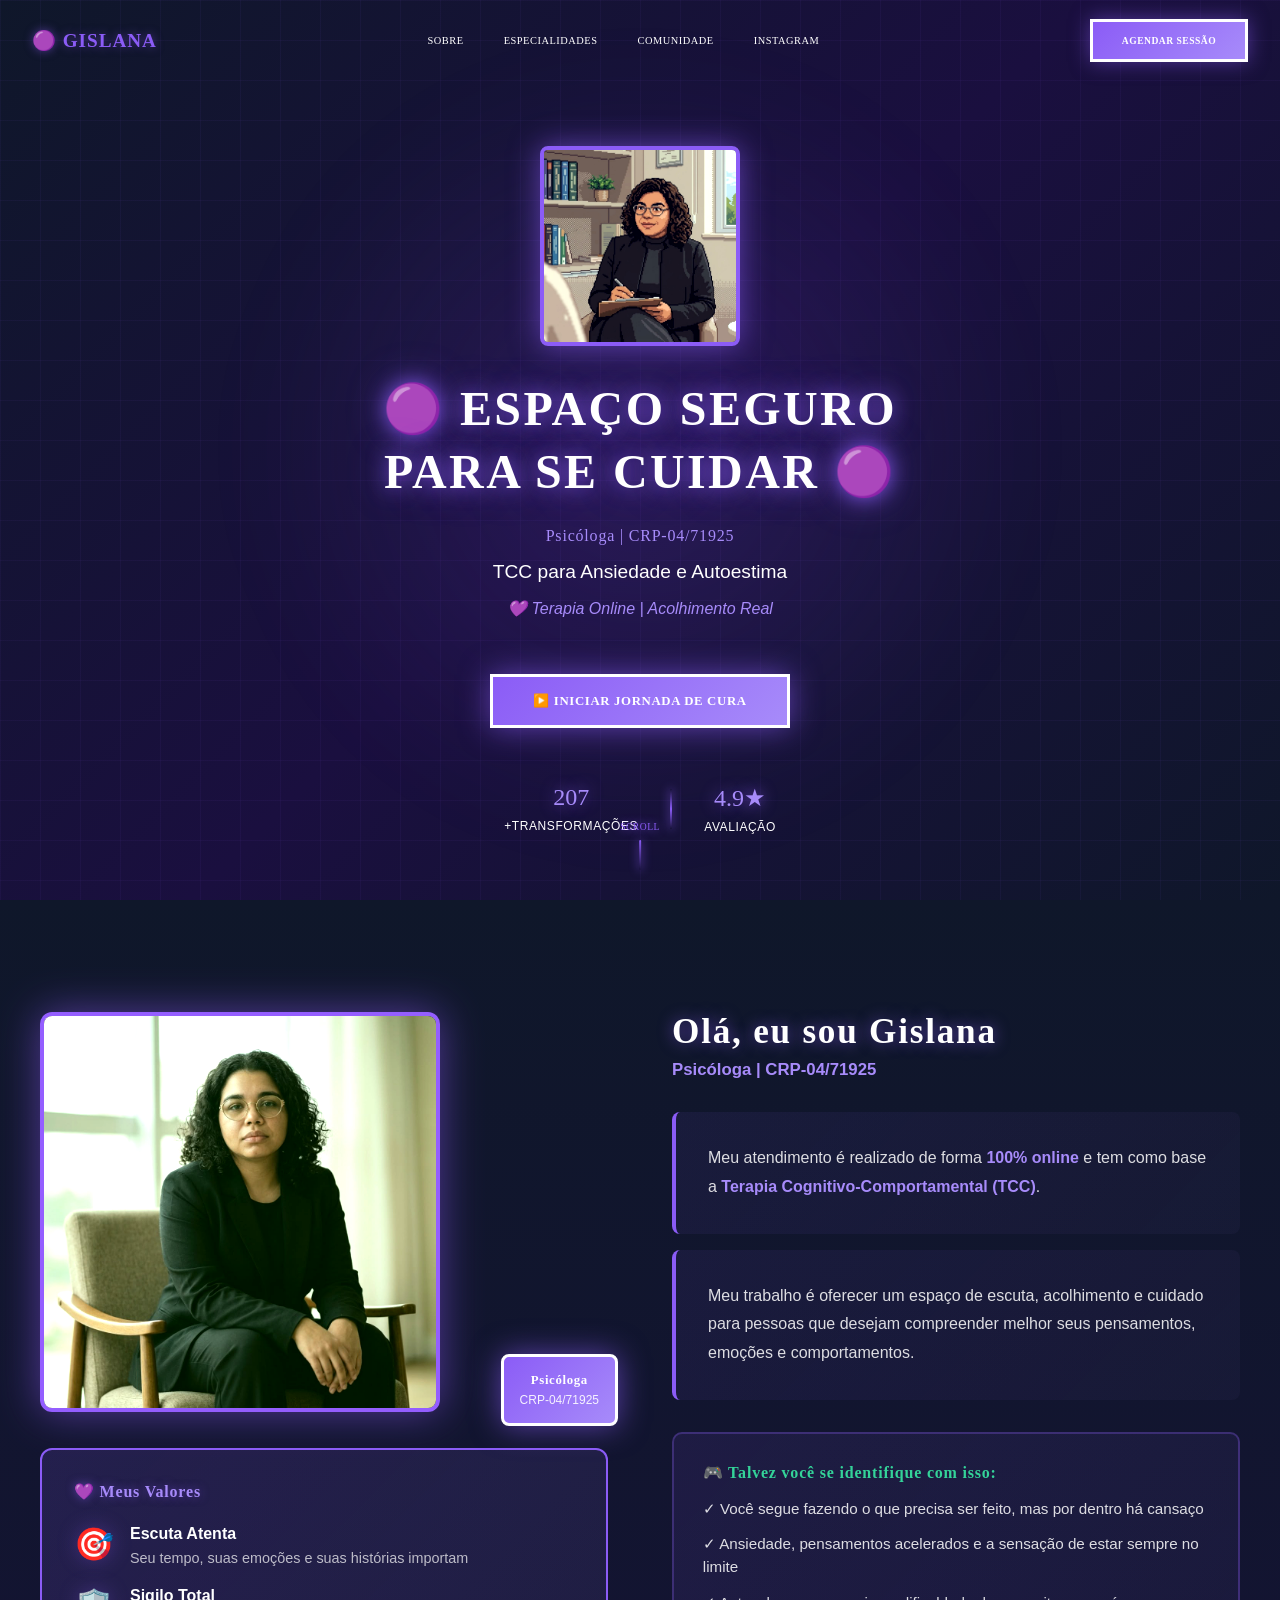
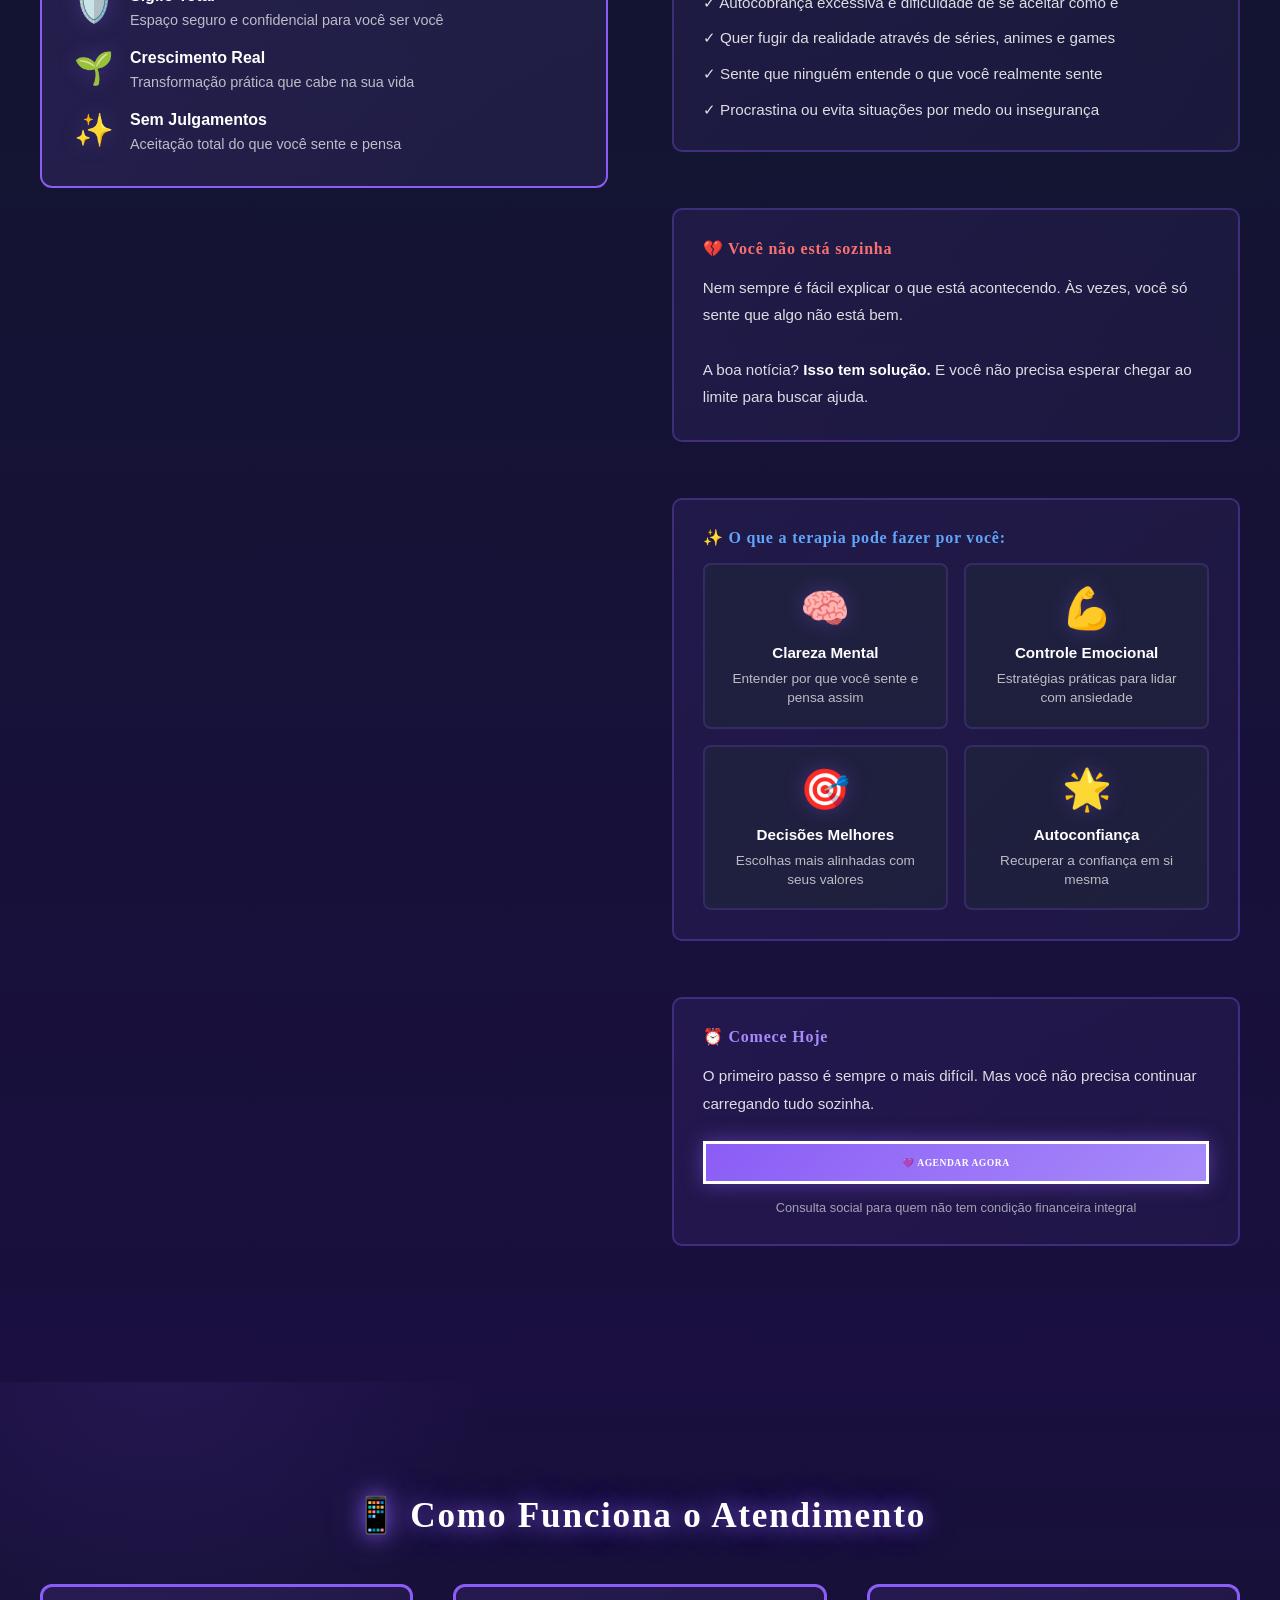
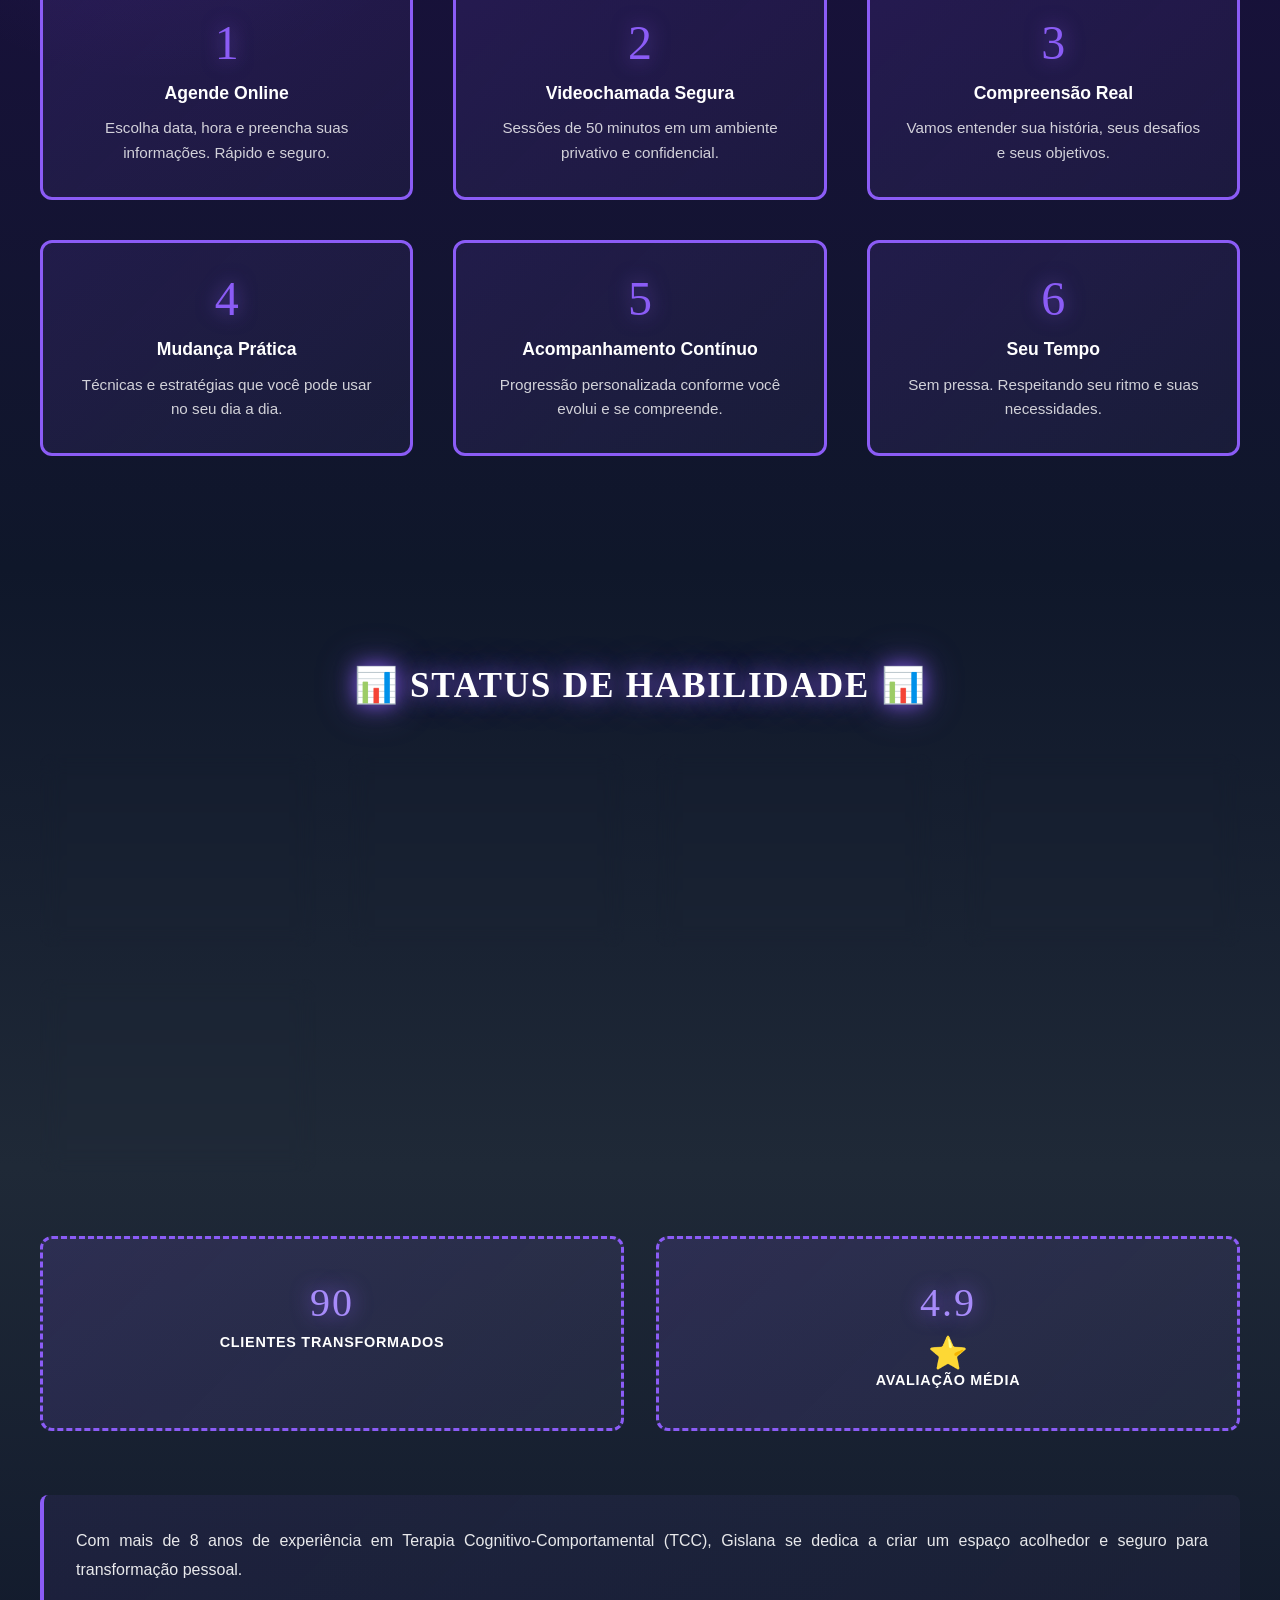
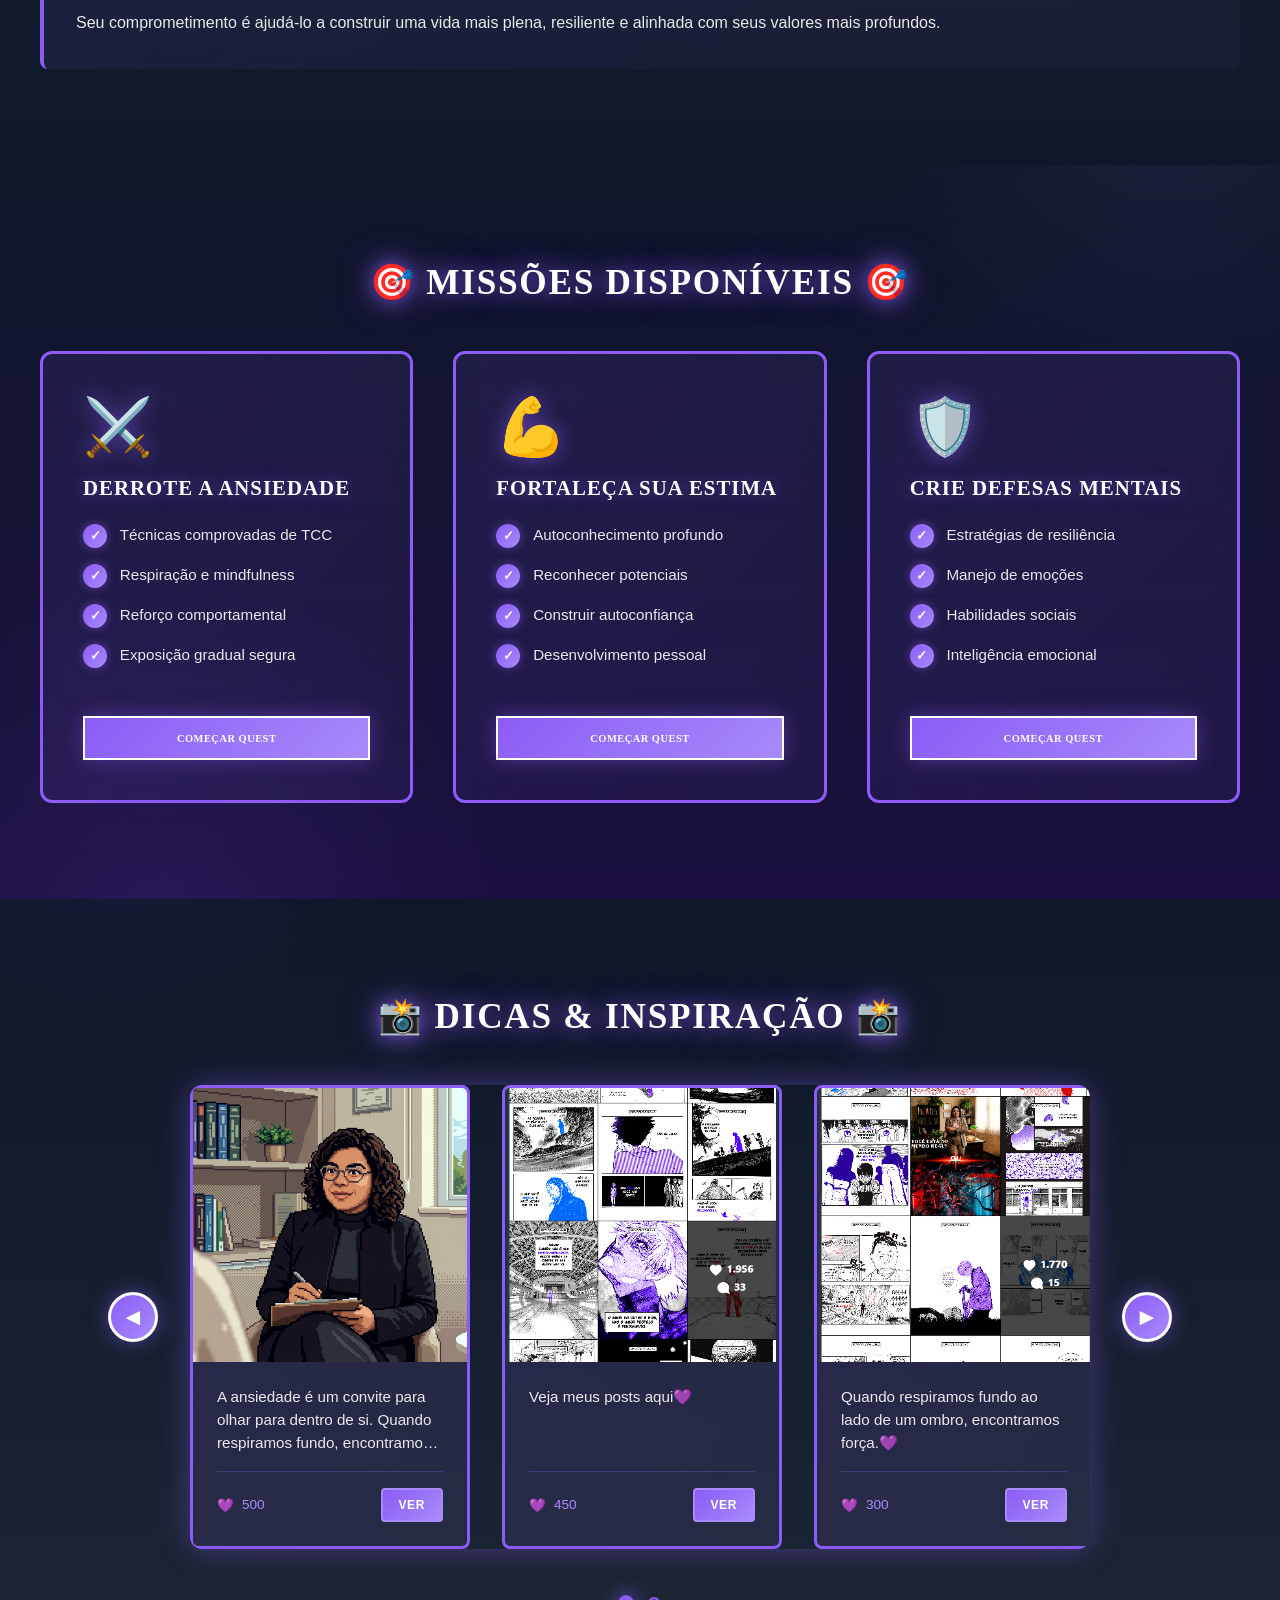
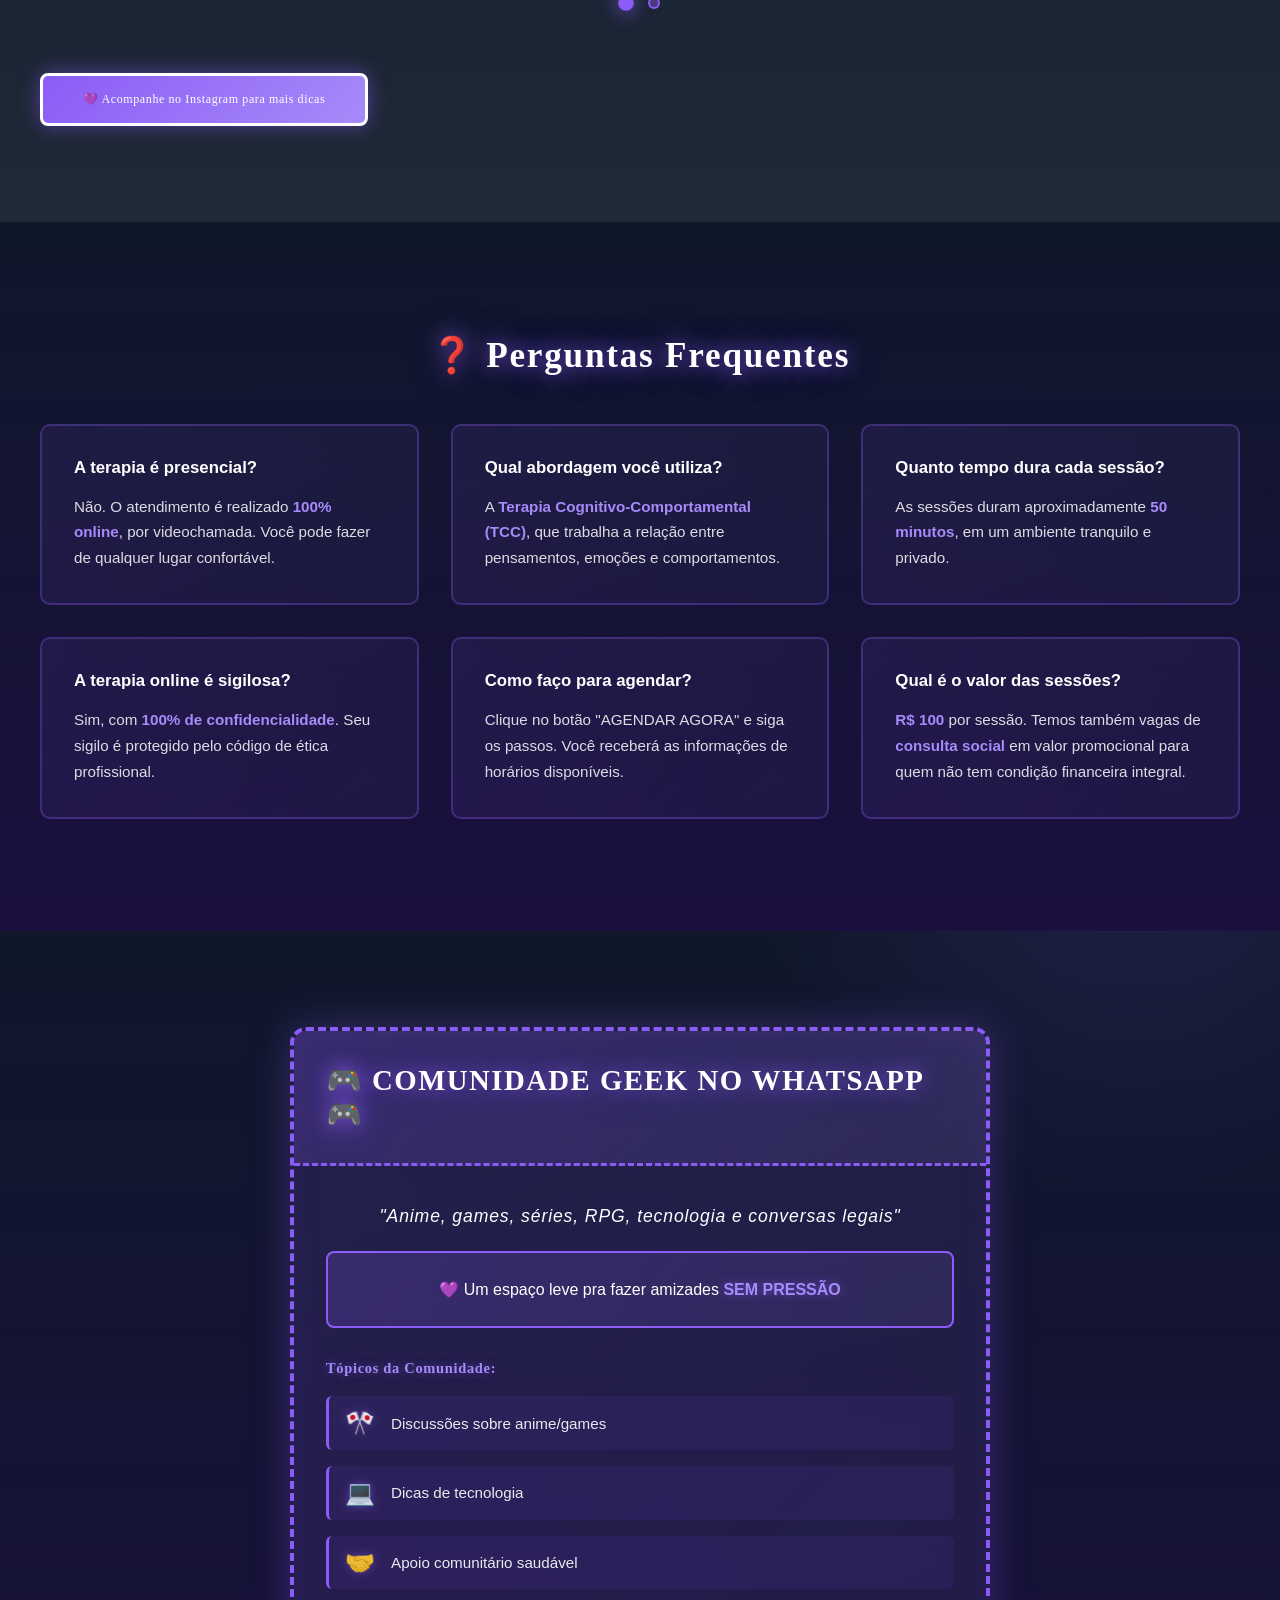
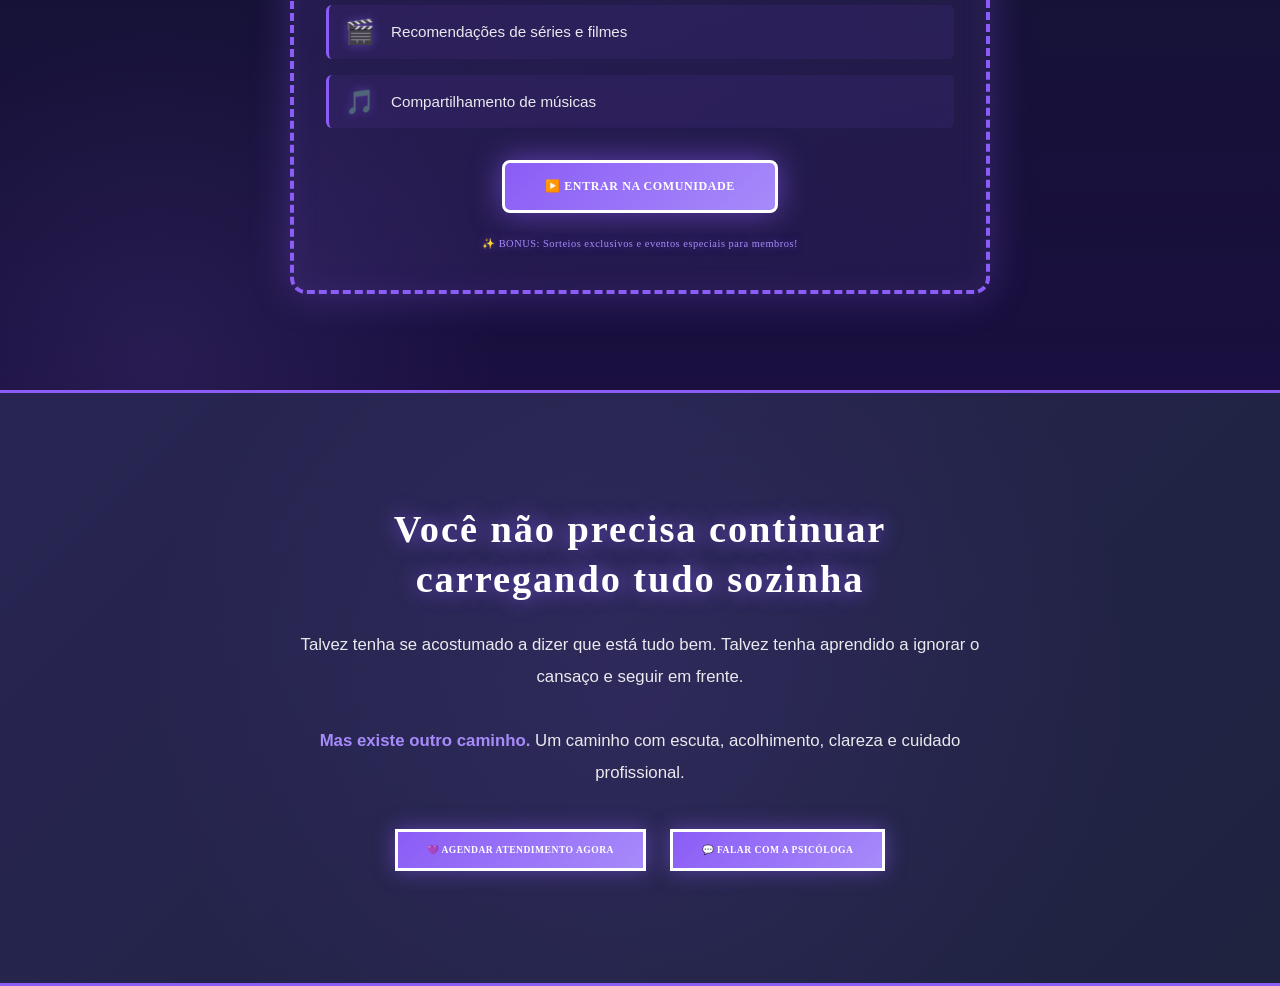
==== commit 9972b7fc: "feat: update SEO meta tags and integrate modular stylesheet structure" ====
--- a/index.html
+++ b/index.html
@@ -1,40 +1,41 @@
 <!DOCTYPE html>
+<html lang="pt-br">
 <html lang="pt-br">
 
 <head>
     <meta charset="UTF-8">
     <meta name="viewport" content="width=device-width, initial-scale=1.0">
-    <title>Gislana | Psicóloga</title>
-    <link rel="shortcut icon" href="./assets/logo.jpeg" type="image/png" style="width: fit-content; ;">
-
-    <!-- Usar a imagem do avatar ou hero -->
-    <meta property="og:image" content="https://piscolana.vercel.app/assets/gislana-avatar.png">
+    <title>Gislana | Psicóloga - Terapia Online TCC 💜</title>
+    <link rel="shortcut icon" href="./assets/logo.jpeg" type="image/png">
+
     <!-- ==================== OPEN GRAPH (OG) ==================== -->
-    <!-- Título e descrição para compartilhamento -->
     <meta property="og:type" content="website">
     <meta property="og:url" content="https://piscolana.vercel.app/">
-    <meta property="og:title" content="Gislana | Psicóloga - Terapia Online TCC">
+    <meta property="og:title" content="Gislana | Psicóloga - Terapia Online TCC 💜">
     <meta property="og:description"
-        content="🟣 Espaço seguro para se cuidar. Terapia Online com especialização em Ansiedade e Autoestima. Sessões de 50 minutos com Terapia Cognitivo-Comportamental (TCC). 💜">
-    <meta property="og:image" content="https://piscolana.vercel.app/assets/gislana-avatar.png">
-    <meta property="og:image:width" content="400">
-    <meta property="og:image:height" content="400">
-    <meta property="og:image:type" content="image/png">
+        content="🟣 Espaço seguro para se cuidar. Terapia Online especializada em Ansiedade e Autoestima. Sessões de 50 minutos com TCC. Acolhimento real. 💜">
+    <meta property="og:image" content="https://piscolana.vercel.app/assets/gislana-home.jpg">
+    <meta property="og:image:width" content="1200">
+    <meta property="og:image:height" content="630">
+    <meta property="og:image:type" content="image/jpeg">
+    <meta property="og:locale" content="pt_BR">
 
     <!-- Twitter Card -->
     <meta name="twitter:card" content="summary_large_image">
     <meta name="twitter:url" content="https://piscolana.vercel.app/">
-    <meta name="twitter:title" content="Gislana | Psicóloga - Terapia Online TCC">
+    <meta name="twitter:title" content="Gislana | Psicóloga - Terapia Online TCC 💜">
     <meta name="twitter:description"
-        content="🟣 Espaço seguro para se cuidar. Terapia Online TCC para Ansiedade e Autoestima. 💜">
-    <meta name="twitter:image" content="https://piscolana.vercel.app/assets/gislana-avatar.png">
-
-    <!-- Outras meta tags úteis -->
+        content="Espaço seguro para se cuidar. Terapia Online TCC para Ansiedade e Autoestima.">
+    <meta name="twitter:image" content="https://piscolana.vercel.app/assets/gislana-home.jpg">
+
+    <!-- Standard Meta Tags -->
     <meta name="description"
-        content="Psicóloga especializada em TCC. Terapia online para ansiedade e autoestima. Acolhimento real, espaço seguro. 💜">
-    <meta name="keywords" content="psicóloga, terapia online, TCC, ansiedade, autoestima, psicologia">
+        content="Psicóloga especializada em TCC. Terapia online para ansiedade e autoestima. Acolhimento real, espaço seguro. Sessões de 50 minutos. 💜">
+    <meta name="keywords"
+        content="psicóloga, terapia online, TCC, ansiedade, autoestima, psicologia, terapia cognitivo-comportamental">
     <meta name="author" content="Gislana Arantes - Psicóloga CRP-04/71925">
     <meta name="theme-color" content="#a855f7">
+    <meta name="robots" content="index, follow">
 
     <!-- Google Fonts -->
     <link rel="preconnect" href="https://fonts.googleapis.com">
@@ -42,28 +43,16 @@
     <link href="https://fonts.googleapis.com/css2?family=Press+Start+2P&family=Inter:wght@400;500;600;700&display=swap"
         rel="stylesheet">
 
-    <script type="application/ld+json">
-{
-  "@context": "https://schema.org",
-  "@type": "LocalBusiness",
-  "name": "Gislana Arantes - Psicóloga",
-  "description": "Terapia Online com especialização em TCC para Ansiedade e Autoestima",
-  "url": "https://piscolana.vercel.app/",
-  "image": "https://piscolana.vercel.app/assets/gislana-avatar.png",
-  "telephone": "+5535991640120",
-  "contactPoint": {
-    "@type": "ContactPoint",
-    "contactType": "Customer Service",
-    "url": "https://wa.me/5535991640120"
-  },
-  "areaServed": "BR",
-  "priceRange": "R$ 50 - R$ 100",
-  "sameAs": [
-    "https://www.instagram.com/psicologalana/",
-    "https://chat.whatsapp.com/J62EZoLZJCvLWBfdFCeDbL"
-  ]
-}
-</script>
+    <!-- CSS -->
+    <link rel="stylesheet" href="styles/global.css">
+    <link rel="stylesheet" href="styles/navbar.css">
+    <link rel="stylesheet" href="styles/hero.css">
+    <link rel="stylesheet" href="styles/stats.css">
+    <link rel="stylesheet" href="styles/especialidades.css">
+    <link rel="stylesheet" href="styles/instagram.css">
+    <link rel="stylesheet" href="styles/comunidade.css">
+    <link rel="stylesheet" href="styles/modal.css">
+    <link rel="stylesheet" href="styles/responsive.css">
 </head>
 
 <body>
--- a/styles/global.css
+++ b/styles/global.css
@@ -0,0 +1,832 @@
+/* ==================== ABOUT SECTION ==================== */
+.about-section {
+    padding: 7rem 2rem;
+    background: linear-gradient(180deg, #0F172A 0%, #1a0f3f 100%);
+    position: relative;
+    overflow: hidden;
+}
+
+.about-section::before {
+    content: '';
+    position: absolute;
+    top: -50%;
+    right: -15%;
+    width: 700px;
+    height: 700px;
+    background: radial-gradient(circle, rgba(139, 92, 246, 0.12) 0%, transparent 70%);
+    border-radius: 50%;
+    animation: rotate 25s linear infinite;
+    z-index: 0;
+    pointer-events: none;
+}
+
+.about-grid {
+    display: grid;
+    grid-template-columns: 1fr 1fr;
+    gap: 4rem;
+    align-items: start;
+    position: relative;
+    z-index: 10;
+}
+
+/* Left: Image + Values */
+.about-left {
+    display: flex;
+    flex-direction: column;
+    gap: 2rem;
+}
+
+.about-image-container {
+    position: relative;
+    animation: slideInLeft 0.8s ease-out;
+}
+
+.about-image {
+    width: 100%;
+    max-width: 400px;
+    height: auto;
+    border: 4px solid var(--primary);
+    border-radius: 12px;
+    box-shadow: 0 0 40px rgba(139, 92, 246, 0.5);
+    filter: brightness(1.05) contrast(1.1);
+}
+
+.about-badge {
+    position: absolute;
+    bottom: -10px;
+    right: -10px;
+    background: linear-gradient(135deg, var(--primary), var(--primary-light));
+    border: 3px solid var(--white);
+    padding: 1rem;
+    border-radius: 8px;
+    text-align: center;
+    box-shadow: 0 0 30px rgba(139, 92, 246, 0.6);
+    animation: popIn 0.6s cubic-bezier(0.34, 1.56, 0.64, 1) 0.3s backwards;
+}
+
+.badge-text {
+    display: block;
+    font-family: 'Press Start 2P', cursive;
+    font-size: 0.8rem;
+    color: var(--white);
+    font-weight: bold;
+    letter-spacing: 0.05em;
+}
+
+.badge-crp {
+    display: block;
+    font-family: 'Inter', sans-serif;
+    font-size: 0.75rem;
+    color: rgba(255, 255, 255, 0.9);
+    margin-top: 0.3rem;
+}
+
+/* Values Card */
+.values-card {
+    background: linear-gradient(135deg, rgba(139, 92, 246, 0.15), rgba(167, 139, 250, 0.08));
+    border: 2px solid var(--primary);
+    padding: 2rem;
+    border-radius: 12px;
+    animation: slideInLeft 0.8s ease-out 0.2s backwards;
+}
+
+.values-title {
+    font-family: 'Press Start 2P', cursive;
+    font-size: 1rem;
+    color: var(--primary-light);
+    margin: 0 0 1.5rem 0;
+    letter-spacing: 0.05em;
+    text-shadow: 0 0 10px rgba(139, 92, 246, 0.5);
+}
+
+.values-list {
+    display: flex;
+    flex-direction: column;
+    gap: 1.2rem;
+}
+
+.value-item {
+    display: flex;
+    gap: 1rem;
+    align-items: flex-start;
+}
+
+.value-icon {
+    font-size: 2rem;
+    flex-shrink: 0;
+    filter: drop-shadow(0 0 10px rgba(139, 92, 246, 0.3));
+}
+
+.value-text h4 {
+    font-family: 'Inter', sans-serif;
+    font-size: 1rem;
+    color: var(--white);
+    margin: 0 0 0.3rem 0;
+    font-weight: 700;
+}
+
+.value-text p {
+    font-family: 'Inter', sans-serif;
+    font-size: 0.9rem;
+    color: rgba(255, 255, 255, 0.7);
+    margin: 0;
+    line-height: 1.4;
+}
+
+/* Right: About Text */
+.about-right {
+    display: flex;
+    flex-direction: column;
+    gap: 2rem;
+}
+
+.about-header {
+    animation: slideInRight 0.8s ease-out;
+}
+
+.about-title {
+    font-family: 'Press Start 2P', cursive;
+    font-size: 2.2rem;
+    color: var(--white);
+    margin: 0 0 0.5rem 0;
+    letter-spacing: 0.05em;
+    text-shadow: 0 0 15px rgba(139, 92, 246, 0.6);
+}
+
+.about-subtitle {
+    font-family: 'Inter', sans-serif;
+    font-size: 1.05rem;
+    color: var(--primary-light);
+    margin: 0;
+    font-weight: 600;
+}
+
+.about-intro {
+    animation: slideInRight 0.8s ease-out 0.1s backwards;
+}
+
+.about-text {
+    font-family: 'Inter', sans-serif;
+    font-size: 1rem;
+    color: rgba(255, 255, 255, 0.85);
+    line-height: 1.8;
+    margin-bottom: 1rem;
+}
+
+.about-text:last-child {
+    margin-bottom: 0;
+}
+
+.about-text strong {
+    color: var(--primary-light);
+    font-weight: 700;
+}
+
+/* TRIGGER BOXES */
+.trigger-box {
+    background: linear-gradient(135deg, rgba(139, 92, 246, 0.1), rgba(167, 139, 250, 0.05));
+    border: 2px solid rgba(139, 92, 246, 0.3);
+    padding: 1.8rem;
+    border-radius: 10px;
+    margin-bottom: 1.5rem;
+    animation: slideInRight 0.8s ease-out 0.2s backwards;
+    transition: all 0.3s ease;
+}
+
+.trigger-box:hover {
+    border-color: var(--primary);
+    background: linear-gradient(135deg, rgba(139, 92, 246, 0.15), rgba(167, 139, 250, 0.08));
+    box-shadow: 0 0 20px rgba(139, 92, 246, 0.3);
+}
+
+.trigger-title {
+    font-family: 'Press Start 2P', cursive;
+    font-size: 1rem;
+    color: var(--white);
+    margin: 0 0 1rem 0;
+    letter-spacing: 0.05em;
+}
+
+.trigger-box.trigger-identification .trigger-title {
+    color: #34d399;
+}
+
+.trigger-box.trigger-validation .trigger-title {
+    color: #f87171;
+}
+
+.trigger-box.trigger-transformation .trigger-title {
+    color: #60a5fa;
+}
+
+.trigger-box.trigger-cta .trigger-title {
+    color: var(--primary-light);
+}
+
+.trigger-list {
+    list-style: none;
+    padding: 0;
+    margin: 0;
+}
+
+.trigger-list li {
+    font-family: 'Inter', sans-serif;
+    font-size: 0.95rem;
+    color: rgba(255, 255, 255, 0.85);
+    margin-bottom: 0.8rem;
+    padding-left: 0;
+    line-height: 1.5;
+}
+
+.trigger-list li:last-child {
+    margin-bottom: 0;
+}
+
+.trigger-text {
+    font-family: 'Inter', sans-serif;
+    font-size: 0.95rem;
+    color: rgba(255, 255, 255, 0.85);
+    line-height: 1.8;
+    margin: 0;
+}
+
+.trigger-text strong {
+    color: var(--white);
+    font-weight: 700;
+}
+
+.trigger-small {
+    font-family: 'Inter', sans-serif;
+    font-size: 0.8rem;
+    color: rgba(255, 255, 255, 0.6);
+    margin-top: 1rem;
+    text-align: center;
+}
+
+/* TRANSFORMATION GRID */
+.transformation-grid {
+    display: grid;
+    grid-template-columns: 1fr 1fr;
+    gap: 1rem;
+    margin-top: 1rem;
+}
+
+.transformation-item {
+    background: rgba(31, 41, 55, 0.5);
+    border: 2px solid rgba(139, 92, 246, 0.2);
+    padding: 1.2rem;
+    border-radius: 8px;
+    text-align: center;
+    transition: all 0.3s ease;
+}
+
+.transformation-item:hover {
+    border-color: var(--primary);
+    background: rgba(139, 92, 246, 0.1);
+    transform: translateY(-5px);
+}
+
+.transformation-icon {
+    font-size: 2.5rem;
+    display: block;
+    margin-bottom: 0.8rem;
+    filter: drop-shadow(0 0 10px rgba(139, 92, 246, 0.3));
+}
+
+.transformation-item h4 {
+    font-family: 'Inter', sans-serif;
+    font-size: 0.95rem;
+    color: var(--white);
+    margin: 0 0 0.5rem 0;
+    font-weight: 700;
+}
+
+.transformation-item p {
+    font-family: 'Inter', sans-serif;
+    font-size: 0.85rem;
+    color: rgba(255, 255, 255, 0.7);
+    margin: 0;
+    line-height: 1.4;
+}
+
+/* CTA BUTTON */
+.cta-large {
+    width: 100%;
+    padding: 1.2rem 2rem;
+    font-size: 0.8rem;
+    margin: 1.5rem 0 0 0;
+    animation: slideInRight 0.8s ease-out 0.3s backwards;
+}
+
+/* ==================== HOW IT WORKS SECTION ==================== */
+.how-it-works-section {
+    padding: 7rem 2rem;
+    background: linear-gradient(180deg, #1a0f3f 0%, #0F172A 100%);
+    position: relative;
+    overflow: hidden;
+}
+
+.how-it-works-section::before {
+    content: '';
+    position: absolute;
+    top: -50%;
+    left: -15%;
+    width: 700px;
+    height: 700px;
+    background: radial-gradient(circle, rgba(139, 92, 246, 0.1) 0%, transparent 70%);
+    border-radius: 50%;
+    animation: rotate 30s linear infinite reverse;
+    z-index: 0;
+    pointer-events: none;
+}
+
+.how-it-works-grid {
+    display: grid;
+    grid-template-columns: repeat(auto-fit, minmax(280px, 1fr));
+    gap: 2.5rem;
+    position: relative;
+    z-index: 10;
+}
+
+.how-it-works-card {
+    background: linear-gradient(135deg, rgba(139, 92, 246, 0.12), rgba(167, 139, 250, 0.06));
+    border: 3px solid var(--primary);
+    padding: 2rem;
+    border-radius: 12px;
+    text-align: center;
+    transition: all 0.3s ease;
+    animation: slideUp 0.6s ease-out;
+    animation-fill-mode: both;
+    position: relative;
+}
+
+.how-it-works-card:nth-child(1) {
+    animation-delay: 0.1s;
+}
+
+.how-it-works-card:nth-child(2) {
+    animation-delay: 0.2s;
+}
+
+.how-it-works-card:nth-child(3) {
+    animation-delay: 0.3s;
+}
+
+.how-it-works-card:nth-child(4) {
+    animation-delay: 0.4s;
+}
+
+.how-it-works-card:nth-child(5) {
+    animation-delay: 0.5s;
+}
+
+.how-it-works-card:nth-child(6) {
+    animation-delay: 0.6s;
+}
+
+.how-it-works-card:hover {
+    border-color: var(--primary-light);
+    background: linear-gradient(135deg, rgba(139, 92, 246, 0.2), rgba(167, 139, 250, 0.1));
+    box-shadow: 0 0 30px rgba(139, 92, 246, 0.5);
+    transform: translateY(-10px);
+}
+
+.how-it-works-number {
+    font-family: 'Press Start 2P', cursive;
+    font-size: 3rem;
+    color: var(--primary);
+    margin: 0 0 1rem 0;
+    text-shadow: 0 0 20px rgba(139, 92, 246, 0.6);
+    line-height: 1;
+}
+
+.how-it-works-card h3 {
+    font-family: 'Inter', sans-serif;
+    font-size: 1.1rem;
+    color: var(--white);
+    margin: 0 0 0.8rem 0;
+    font-weight: 700;
+}
+
+.how-it-works-card p {
+    font-family: 'Inter', sans-serif;
+    font-size: 0.95rem;
+    color: rgba(255, 255, 255, 0.8);
+    margin: 0;
+    line-height: 1.6;
+}
+
+/* ==================== FAQ SECTION ==================== */
+.faq-section {
+    padding: 7rem 2rem;
+    background: linear-gradient(180deg, #0F172A 0%, #1a0f3f 100%);
+    position: relative;
+    overflow: hidden;
+}
+
+.faq-grid {
+    display: grid;
+    grid-template-columns: repeat(auto-fit, minmax(300px, 1fr));
+    gap: 2rem;
+    position: relative;
+    z-index: 10;
+}
+
+.faq-card {
+    background: linear-gradient(135deg, rgba(139, 92, 246, 0.1), rgba(167, 139, 250, 0.05));
+    border: 2px solid rgba(139, 92, 246, 0.3);
+    padding: 2rem;
+    border-radius: 10px;
+    transition: all 0.3s ease;
+    animation: slideUp 0.6s ease-out;
+    animation-fill-mode: both;
+}
+
+.faq-card:hover {
+    border-color: var(--primary);
+    background: linear-gradient(135deg, rgba(139, 92, 246, 0.15), rgba(167, 139, 250, 0.08));
+    box-shadow: 0 0 20px rgba(139, 92, 246, 0.3);
+    transform: translateY(-5px);
+}
+
+.faq-question {
+    font-family: 'Inter', sans-serif;
+    font-size: 1.05rem;
+    color: var(--white);
+    margin: 0 0 1rem 0;
+    font-weight: 700;
+}
+
+.faq-answer {
+    font-family: 'Inter', sans-serif;
+    font-size: 0.95rem;
+    color: rgba(255, 255, 255, 0.85);
+    margin: 0;
+    line-height: 1.7;
+}
+
+.faq-answer strong {
+    color: var(--primary-light);
+    font-weight: 700;
+}
+
+/* ==================== FINAL CTA SECTION ==================== */
+.final-cta-section {
+    padding: 7rem 2rem;
+    background: linear-gradient(135deg, rgba(139, 92, 246, 0.2), rgba(167, 139, 250, 0.1));
+    border-top: 3px solid var(--primary);
+    border-bottom: 3px solid var(--primary);
+    position: relative;
+    overflow: hidden;
+}
+
+.final-cta-section::before {
+    content: '';
+    position: absolute;
+    top: 50%;
+    left: 50%;
+    width: 1000px;
+    height: 1000px;
+    background: radial-gradient(circle, rgba(139, 92, 246, 0.1) 0%, transparent 70%);
+    border-radius: 50%;
+    transform: translate(-50%, -50%);
+    z-index: 0;
+    pointer-events: none;
+}
+
+.final-cta-content {
+    max-width: 700px;
+    margin: 0 auto;
+    text-align: center;
+    position: relative;
+    z-index: 10;
+    animation: fadeInUp 0.8s ease-out;
+}
+
+.final-cta-title {
+    font-family: 'Press Start 2P', cursive;
+    font-size: clamp(1.8rem, 4vw, 2.4rem);
+    color: var(--white);
+    margin: 0 0 1.5rem 0;
+    letter-spacing: 0.05em;
+    text-shadow: 0 0 20px rgba(139, 92, 246, 0.8);
+    line-height: 1.3;
+}
+
+.final-cta-text {
+    font-family: 'Inter', sans-serif;
+    font-size: 1.05rem;
+    color: rgba(255, 255, 255, 0.9);
+    line-height: 1.9;
+    margin: 0 0 2.5rem 0;
+}
+
+.final-cta-text strong {
+    color: var(--primary-light);
+    font-weight: 700;
+}
+
+.final-cta-buttons {
+    display: flex;
+    gap: 1.5rem;
+    justify-content: center;
+    flex-wrap: wrap;
+    animation: slideUp 0.6s ease-out 0.2s backwards;
+}
+
+.cta-primary {
+    background: linear-gradient(135deg, var(--primary), var(--primary-light));
+    border-color: var(--white);
+    padding: 1.3rem 2.8rem;
+    font-size: 0.85rem;
+}
+
+.cta-secondary {
+    background: linear-gradient(135deg, #34d399, #6ee7b7);
+    border: 3px solid var(--white);
+    color: #0f172a;
+    padding: 1.3rem 2.8rem;
+    font-size: 0.85rem;
+    font-weight: bold;
+    text-decoration: none;
+    display: inline-flex;
+    align-items: center;
+    justify-content: center;
+}
+
+.cta-secondary:hover {
+    box-shadow: 0 0 50px rgba(52, 211, 153, 0.8);
+    transform: translateY(-3px) scale(1.05);
+}
+
+/* ==================== RESPONSIVE ==================== */
+
+@media (max-width: 1024px) {
+    .about-grid {
+        grid-template-columns: 1fr;
+        gap: 3rem;
+    }
+
+    .about-image {
+        max-width: 100%;
+    }
+
+    .transformation-grid {
+        grid-template-columns: 1fr;
+    }
+}
+
+@media (max-width: 768px) {
+    .about-section {
+        padding: 4rem 1.5rem;
+    }
+
+    .about-title {
+        font-size: 1.6rem;
+    }
+
+    .trigger-box {
+        padding: 1.5rem;
+    }
+
+    .trigger-title {
+        font-size: 0.9rem;
+    }
+
+    .trigger-list li,
+    .trigger-text {
+        font-size: 0.9rem;
+    }
+
+    .how-it-works-section {
+        padding: 4rem 1.5rem;
+    }
+
+    .how-it-works-card {
+        padding: 1.5rem;
+    }
+
+    .how-it-works-number {
+        font-size: 2.5rem;
+    }
+
+    .faq-section {
+        padding: 4rem 1.5rem;
+    }
+
+    .faq-card {
+        padding: 1.5rem;
+    }
+
+    .final-cta-section {
+        padding: 4rem 1.5rem;
+    }
+
+    .final-cta-title {
+        font-size: 1.6rem;
+    }
+
+    .final-cta-text {
+        font-size: 1rem;
+    }
+
+    .final-cta-buttons {
+        flex-direction: column;
+    }
+
+    .cta-primary,
+    .cta-secondary {
+        width: 100%;
+        padding: 1.1rem 2rem;
+        font-size: 0.75rem;
+    }
+}
+
+@media (max-width: 480px) {
+    .about-section {
+        padding: 2.5rem 1rem;
+    }
+
+    .about-title {
+        font-size: 1.3rem;
+    }
+
+    .about-badge {
+        padding: 0.8rem;
+        bottom: -15px;
+        right: -15px;
+    }
+
+    .badge-text {
+        font-size: 0.7rem;
+    }
+
+    .values-card {
+        padding: 1.2rem;
+    }
+
+    .values-title {
+        font-size: 0.85rem;
+    }
+
+    .trigger-box {
+        padding: 1.2rem;
+        margin-bottom: 1.2rem;
+    }
+
+    .trigger-title {
+        font-size: 0.8rem;
+        margin-bottom: 0.8rem;
+    }
+
+    .trigger-list li {
+        font-size: 0.85rem;
+        margin-bottom: 0.6rem;
+    }
+
+    .transformation-grid {
+        grid-template-columns: 1fr;
+        gap: 0.8rem;
+    }
+
+    .transformation-item {
+        padding: 1rem;
+    }
+
+    .how-it-works-section {
+        padding: 2.5rem 1rem;
+    }
+
+    .how-it-works-grid {
+        gap: 1.5rem;
+    }
+
+    .how-it-works-card {
+        padding: 1.2rem;
+    }
+
+    .how-it-works-number {
+        font-size: 2rem;
+    }
+
+    .how-it-works-card h3 {
+        font-size: 1rem;
+    }
+
+    .how-it-works-card p {
+        font-size: 0.85rem;
+    }
+
+    .faq-section {
+        padding: 2.5rem 1rem;
+    }
+
+    .faq-grid {
+        grid-template-columns: 1fr;
+        gap: 1.5rem;
+    }
+
+    .faq-card {
+        padding: 1.2rem;
+    }
+
+    .faq-question {
+        font-size: 0.95rem;
+    }
+
+    .faq-answer {
+        font-size: 0.9rem;
+    }
+
+    .final-cta-section {
+        padding: 2.5rem 1rem;
+    }
+
+    .final-cta-title {
+        font-size: 1.2rem;
+        margin-bottom: 1.2rem;
+    }
+
+    .final-cta-text {
+        font-size: 0.95rem;
+        margin-bottom: 1.5rem;
+    }
+
+    .cta-primary,
+    .cta-secondary {
+        padding: 0.9rem 1.5rem;
+        font-size: 0.65rem;
+    }
+}
+
+/* ==================== ANIMATIONS ==================== */
+
+@keyframes slideInLeft {
+    from {
+        opacity: 0;
+        transform: translateX(-30px);
+    }
+
+    to {
+        opacity: 1;
+        transform: translateX(0);
+    }
+}
+
+@keyframes slideInRight {
+    from {
+        opacity: 0;
+        transform: translateX(30px);
+    }
+
+    to {
+        opacity: 1;
+        transform: translateX(0);
+    }
+}
+
+@keyframes slideUp {
+    from {
+        opacity: 0;
+        transform: translateY(30px);
+    }
+
+    to {
+        opacity: 1;
+        transform: translateY(0);
+    }
+}
+
+@keyframes fadeInUp {
+    from {
+        opacity: 0;
+        transform: translateY(20px);
+    }
+
+    to {
+        opacity: 1;
+        transform: translateY(0);
+    }
+}
+
+@keyframes popIn {
+    from {
+        opacity: 0;
+        transform: scale(0.8);
+    }
+
+    to {
+        opacity: 1;
+        transform: scale(1);
+    }
+}
+
+@keyframes rotate {
+    0% {
+        transform: rotate(0deg);
+    }
+
+    100% {
+        transform: rotate(360deg);
+    }
+}
--- a/styles/navbar.css
+++ b/styles/navbar.css
@@ -0,0 +1,279 @@
+:root {
+    --primary: #8B5CF6;
+    --primary-light: #A78BFA;
+    --white: #FFFFFF;
+    --dark: #1F2937;
+    --darker: #0F172A;
+    --success: #10B981;
+    --error: #EF4444;
+    --disabled: #4B5563;
+    --transition: 0.3s ease;
+}
+
+* {
+    margin: 0;
+    padding: 0;
+    box-sizing: border-box;
+}
+
+html {
+    scroll-behavior: smooth;
+}
+
+body {
+    font-family: 'Inter', sans-serif;
+    background-color: var(--darker);
+    color: var(--white);
+    overflow-x: hidden;
+}
+
+/* NAVBAR */
+.navbar {
+    position: fixed;
+    top: 0;
+    width: 100%;
+    z-index: 1000;
+    background: transparent;
+    backdrop-filter: blur(0px);
+    transition: all var(--transition);
+    padding: 1.2rem 2rem;
+    border-bottom: 2px solid transparent;
+}
+
+.navbar.scrolled {
+    background: rgba(15, 23, 42, 0.95);
+    backdrop-filter: blur(10px);
+    box-shadow: 0 4px 30px rgba(139, 92, 246, 0.2);
+    border-bottom: 2px solid rgba(139, 92, 246, 0.3);
+}
+
+.navbar-container {
+    max-width: 1400px;
+    margin: 0 auto;
+    display: flex;
+    justify-content: space-between;
+    align-items: center;
+}
+
+.logo-text {
+    font-family: 'Press Start 2P', cursive;
+    font-size: 1.2rem;
+    color: var(--primary);
+    letter-spacing: 0.05em;
+    text-shadow: 0 0 10px rgba(139, 92, 246, 0.5);
+    margin: 0;
+    transition: all var(--transition);
+    cursor: pointer;
+}
+
+.logo-text:hover {
+    text-shadow: 0 0 20px rgba(139, 92, 246, 0.8);
+    transform: scale(1.05);
+}
+
+.nav-menu {
+    display: flex;
+    gap: 2.5rem;
+    align-items: center;
+}
+
+.nav-link {
+    font-family: 'Press Start 2P', cursive;
+    font-size: 0.65rem;
+    color: var(--white);
+    text-decoration: none;
+    transition: all var(--transition);
+    position: relative;
+    letter-spacing: 0.05em;
+    text-transform: uppercase;
+}
+
+.nav-link::after {
+    content: '';
+    position: absolute;
+    bottom: -8px;
+    left: 0;
+    width: 0;
+    height: 2px;
+    background: linear-gradient(90deg, var(--primary), var(--primary-light));
+    transition: width var(--transition);
+    box-shadow: 0 0 10px var(--primary);
+}
+
+.nav-link:hover {
+    color: var(--primary-light);
+    text-shadow: 0 0 10px rgba(139, 92, 246, 0.8);
+}
+
+.nav-link:hover::after {
+    width: 100%;
+}
+
+/* CTA BUTTON */
+.cta-button {
+    padding: 0.8rem 1.8rem;
+    background: linear-gradient(135deg, var(--primary), var(--primary-light));
+    color: var(--white);
+    border: 3px solid var(--white);
+    font-family: 'Press Start 2P', cursive;
+    font-size: 0.6rem;
+    font-weight: bold;
+    cursor: pointer;
+    transition: all var(--transition);
+    box-shadow: 0 0 20px rgba(139, 92, 246, 0.5);
+    letter-spacing: 0.05em;
+    text-transform: uppercase;
+    position: relative;
+    overflow: hidden;
+}
+
+.cta-button::before {
+    content: '';
+    position: absolute;
+    top: 0;
+    left: -100%;
+    width: 100%;
+    height: 100%;
+    background: linear-gradient(90deg, transparent, rgba(255, 255, 255, 0.3), transparent);
+    transition: left 0.5s ease;
+}
+
+.cta-button:hover::before {
+    left: 100%;
+}
+
+.cta-button:hover {
+    box-shadow: 0 0 40px rgba(139, 92, 246, 0.9),
+        inset 0 0 20px rgba(255, 255, 255, 0.2);
+    transform: translateY(-3px);
+    border-color: var(--primary-light);
+}
+
+.cta-button:active {
+    transform: translateY(0px) scale(0.98);
+    animation: pulse 0.3s ease;
+}
+
+@keyframes pulse {
+
+    0%,
+    100% {
+        box-shadow: 0 0 30px rgba(139, 92, 246, 0.9);
+    }
+
+    50% {
+        box-shadow: 0 0 50px rgba(139, 92, 246, 1);
+    }
+}
+
+/* HAMBURGER */
+.hamburger {
+    display: none;
+    flex-direction: column;
+    background: none;
+    border: none;
+    cursor: pointer;
+    gap: 6px;
+    padding: 0;
+}
+
+.hamburger span {
+    width: 28px;
+    height: 3px;
+    background: var(--primary);
+    transition: all 0.3s ease;
+    box-shadow: 0 0 10px var(--primary);
+    border-radius: 2px;
+}
+
+.hamburger.active span:nth-child(1) {
+    transform: rotate(45deg) translate(10px, 10px);
+}
+
+.hamburger.active span:nth-child(2) {
+    opacity: 0;
+    transform: translateX(-10px);
+}
+
+.hamburger.active span:nth-child(3) {
+    transform: rotate(-45deg) translate(7px, -7px);
+}
+
+/* RESPONSIVE */
+@media (max-width: 768px) {
+    .navbar {
+        padding: 1rem 1.5rem;
+    }
+
+    .logo-text {
+        font-size: 1rem;
+    }
+
+    .nav-menu {
+        position: fixed;
+        left: -100%;
+        top: 70px;
+        flex-direction: column;
+        background-color: rgba(15, 23, 42, 0.98);
+        width: 100%;
+        text-align: center;
+        transition: left 0.3s ease;
+        padding: 2rem 0;
+        gap: 0;
+        border-bottom: 3px solid rgba(139, 92, 246, 0.5);
+    }
+
+    .nav-menu.active {
+        left: 0;
+    }
+
+    .nav-link {
+        padding: 1.2rem;
+        display: block;
+        font-size: 0.6rem;
+        border-bottom: 1px solid rgba(139, 92, 246, 0.2);
+    }
+
+    .nav-link::after {
+        display: none;
+    }
+
+    .nav-link.active {
+        background-color: rgba(139, 92, 246, 0.1);
+        color: var(--primary-light);
+    }
+
+    .hamburger {
+        display: flex;
+    }
+
+    .nav-cta {
+        position: fixed;
+        bottom: 20px;
+        right: 20px;
+        padding: 0.7rem 1.2rem;
+        font-size: 0.55rem;
+        z-index: 999;
+    }
+}
+
+@media (max-width: 480px) {
+    .navbar {
+        padding: 0.8rem 1rem;
+    }
+
+    .logo-text {
+        font-size: 0.8rem;
+    }
+
+    .nav-menu {
+        top: 60px;
+    }
+
+    .nav-cta {
+        padding: 0.6rem 1rem;
+        font-size: 0.5rem;
+        bottom: 15px;
+        right: 15px;
+    }
+}
--- a/styles/hero.css
+++ b/styles/hero.css
@@ -0,0 +1,400 @@
+.hero {
+    position: relative;
+    min-height: 100vh;
+    display: flex;
+    align-items: center;
+    justify-content: center;
+    overflow: hidden;
+    padding-top: 80px;
+    z-index: 1;
+}
+
+.hero-background {
+    position: absolute;
+    top: 0;
+    left: 0;
+    width: 100%;
+    height: 100%;
+    background: linear-gradient(135deg, #0F172A 0%, #1a0f3f 50%, #0F172A 100%);
+    z-index: -2;
+}
+
+.pixel-pattern {
+    position: absolute;
+    top: 0;
+    left: 0;
+    width: 100%;
+    height: 100%;
+    background-image:
+        linear-gradient(90deg, rgba(139, 92, 246, 0.05) 1px, transparent 1px),
+        linear-gradient(rgba(139, 92, 246, 0.05) 1px, transparent 1px);
+    background-size: 40px 40px;
+    z-index: 0;
+    animation: movePixels 20s linear infinite;
+}
+
+@keyframes movePixels {
+    0% {
+        background-position: 0 0;
+    }
+
+    100% {
+        background-position: 40px 40px;
+    }
+}
+
+.hero-glow {
+    position: absolute;
+    top: 50%;
+    left: 50%;
+    width: 800px;
+    height: 800px;
+    background: radial-gradient(circle, rgba(139, 92, 246, 0.15) 0%, transparent 70%);
+    border-radius: 50%;
+    transform: translate(-50%, -50%);
+    filter: blur(40px);
+    animation: pulse-glow 4s ease-in-out infinite;
+    z-index: 0;
+}
+
+@keyframes pulse-glow {
+
+    0%,
+    100% {
+        transform: translate(-50%, -50%) scale(1);
+        opacity: 0.8;
+    }
+
+    50% {
+        transform: translate(-50%, -50%) scale(1.2);
+        opacity: 0.5;
+    }
+}
+
+.hero-content {
+    position: relative;
+    z-index: 10;
+    text-align: center;
+    max-width: 900px;
+    padding: 2rem;
+    animation: fadeInDown 0.8s ease-out;
+}
+
+@keyframes fadeInDown {
+    from {
+        opacity: 0;
+        transform: translateY(-30px);
+    }
+
+    to {
+        opacity: 1;
+        transform: translateY(0);
+    }
+}
+
+.hero-avatar {
+    margin-bottom: 2rem;
+    animation: float 3s ease-in-out infinite;
+}
+
+@keyframes float {
+
+    0%,
+    100% {
+        transform: translateY(0px);
+    }
+
+    50% {
+        transform: translateY(-20px);
+    }
+}
+
+.avatar-frame {
+    position: relative;
+    width: 200px;
+    height: 200px;
+    margin: 0 auto;
+    border: 4px solid var(--primary);
+    border-radius: 8px;
+    overflow: hidden;
+    box-shadow: 0 0 30px rgba(139, 92, 246, 0.6),
+        inset 0 0 20px rgba(139, 92, 246, 0.2);
+    background: linear-gradient(135deg, rgba(139, 92, 246, 0.1), rgba(167, 139, 250, 0.05));
+    transition: all 0.3s ease;
+}
+
+.avatar-frame:hover {
+    box-shadow: 0 0 50px rgba(139, 92, 246, 0.8),
+        inset 0 0 30px rgba(139, 92, 246, 0.3);
+    transform: scale(1.05);
+}
+
+.avatar-img {
+    width: 100%;
+    height: 100%;
+    object-fit: cover;
+    filter: brightness(1.1) contrast(1.1);
+}
+
+.hero-title {
+    font-family: 'Press Start 2P', cursive;
+    font-size: clamp(1.8rem, 5vw, 3rem);
+    color: var(--white);
+    margin: 1.5rem 0;
+    line-height: 1.3;
+    letter-spacing: 0.05em;
+    text-shadow: 0 0 20px rgba(139, 92, 246, 0.8),
+        0 0 40px rgba(139, 92, 246, 0.4);
+    animation: glitch 0.3s ease-out, fadeInDown 0.8s ease-out 0.1s backwards;
+}
+
+@keyframes glitch {
+
+    0%,
+    100% {
+        text-shadow: 0 0 20px rgba(139, 92, 246, 0.8);
+    }
+
+    50% {
+        text-shadow: 0 0 30px rgba(139, 92, 246, 0.6),
+            -2px 0 10px #8B5CF6,
+            2px 0 10px #A78BFA;
+    }
+}
+
+.hero-subtitle {
+    font-family: 'Press Start 2P', cursive;
+    font-size: 1rem;
+    color: var(--primary-light);
+    margin: 1rem 0 0.5rem;
+    letter-spacing: 0.05em;
+    animation: fadeInUp 0.8s ease-out 0.2s backwards;
+}
+
+@keyframes fadeInUp {
+    from {
+        opacity: 0;
+        transform: translateY(20px);
+    }
+
+    to {
+        opacity: 1;
+        transform: translateY(0);
+    }
+}
+
+.hero-description {
+    font-family: 'Inter', sans-serif;
+    font-size: 1.2rem;
+    color: var(--white);
+    margin: 1rem 0;
+    font-weight: 500;
+    animation: fadeInUp 0.8s ease-out 0.3s backwards;
+}
+
+.hero-tagline {
+    font-family: 'Inter', sans-serif;
+    font-size: 1rem;
+    color: var(--primary-light);
+    margin: 1rem 0 2rem;
+    font-style: italic;
+    animation: fadeInUp 0.8s ease-out 0.4s backwards;
+}
+
+.hero-cta {
+    padding: 1rem 2.5rem;
+    background: linear-gradient(135deg, var(--primary), var(--primary-light));
+    color: var(--white);
+    border: 3px solid var(--white);
+    font-family: 'Press Start 2P', cursive;
+    font-size: 0.8rem;
+    font-weight: bold;
+    cursor: pointer;
+    letter-spacing: 0.05em;
+    text-transform: uppercase;
+    transition: all 0.3s ease;
+    box-shadow: 0 0 30px rgba(139, 92, 246, 0.6);
+    position: relative;
+    overflow: hidden;
+    margin: 1.5rem 0;
+    animation: fadeInUp 0.8s ease-out 0.5s backwards;
+}
+
+.hero-cta::before {
+    content: '';
+    position: absolute;
+    top: 0;
+    left: -100%;
+    width: 100%;
+    height: 100%;
+    background: linear-gradient(90deg, transparent, rgba(255, 255, 255, 0.4), transparent);
+    transition: left 0.6s ease;
+}
+
+.hero-cta:hover::before {
+    left: 100%;
+}
+
+.hero-cta:hover {
+    box-shadow: 0 0 50px rgba(139, 92, 246, 0.9),
+        inset 0 0 20px rgba(255, 255, 255, 0.2);
+    transform: scale(1.08) translateY(-3px);
+    border-color: var(--primary-light);
+}
+
+.hero-cta:active {
+    transform: scale(0.95) translateY(0);
+    animation: pulse 0.3s ease;
+}
+
+.hero-stats {
+    display: flex;
+    justify-content: center;
+    align-items: center;
+    gap: 2rem;
+    margin-top: 2rem;
+    animation: fadeInUp 0.8s ease-out 0.6s backwards;
+}
+
+.stat-item {
+    display: flex;
+    flex-direction: column;
+    align-items: center;
+    gap: 0.5rem;
+}
+
+.stat-number {
+    font-family: 'Press Start 2P', cursive;
+    font-size: 1.5rem;
+    color: var(--primary-light);
+    text-shadow: 0 0 15px rgba(139, 92, 246, 0.8);
+}
+
+.stat-label {
+    font-family: 'Inter', sans-serif;
+    font-size: 0.75rem;
+    color: var(--white);
+    text-transform: uppercase;
+    letter-spacing: 0.05em;
+}
+
+.stat-divider {
+    width: 2px;
+    height: 40px;
+    background: linear-gradient(180deg, transparent, var(--primary), transparent);
+    box-shadow: 0 0 10px var(--primary);
+}
+
+.scroll-indicator {
+    position: absolute;
+    bottom: 30px;
+    left: 50%;
+    transform: translateX(-50%);
+    display: flex;
+    flex-direction: column;
+    align-items: center;
+    gap: 0.5rem;
+    animation: bounce 2s ease-in-out infinite;
+    z-index: 10;
+}
+
+.scroll-indicator span {
+    font-family: 'Press Start 2P', cursive;
+    font-size: 0.6rem;
+    color: var(--primary);
+    letter-spacing: 0.05em;
+    text-shadow: 0 0 10px var(--primary);
+}
+
+.arrow-down {
+    width: 2px;
+    height: 30px;
+    background: linear-gradient(180deg, var(--primary), transparent);
+    box-shadow: 0 0 10px var(--primary);
+    border-radius: 2px;
+}
+
+@keyframes bounce {
+
+    0%,
+    100% {
+        transform: translateX(-50%) translateY(0);
+    }
+
+    50% {
+        transform: translateX(-50%) translateY(10px);
+    }
+}
+
+/* RESPONSIVE */
+@media (max-width: 768px) {
+    .hero {
+        min-height: calc(100vh - 80px);
+        padding-top: 0;
+    }
+
+    .avatar-frame {
+        width: 150px;
+        height: 150px;
+    }
+
+    .hero-title {
+        font-size: clamp(1.4rem, 4vw, 2rem);
+    }
+
+    .hero-subtitle {
+        font-size: 0.8rem;
+    }
+
+    .hero-description {
+        font-size: 1rem;
+    }
+
+    .hero-tagline {
+        font-size: 0.9rem;
+    }
+
+    .hero-cta {
+        padding: 0.8rem 1.5rem;
+        font-size: 0.65rem;
+    }
+
+    .hero-stats {
+        flex-direction: column;
+        gap: 1rem;
+    }
+
+    .stat-divider {
+        width: 40px;
+        height: 2px;
+    }
+}
+
+@media (max-width: 480px) {
+    .hero-content {
+        padding: 1rem;
+    }
+
+    .avatar-frame {
+        width: 120px;
+        height: 120px;
+    }
+
+    .hero-title {
+        font-size: clamp(1.2rem, 3vw, 1.6rem);
+        margin: 1rem 0;
+    }
+
+    .hero-cta {
+        padding: 0.7rem 1.2rem;
+        font-size: 0.55rem;
+    }
+
+    .stat-number {
+        font-size: 1.2rem;
+    }
+
+    .stat-label {
+        font-size: 0.65rem;
+    }
+}
--- a/styles/stats.css
+++ b/styles/stats.css
@@ -0,0 +1,469 @@
+.stats-section {
+    padding: 6rem 2rem;
+    background: linear-gradient(180deg, #0F172A 0%, #1F2937 50%, #0F172A 100%);
+    position: relative;
+    overflow: hidden;
+}
+
+.stats-section::before {
+    content: '';
+    position: absolute;
+    top: -50%;
+    right: -10%;
+    width: 600px;
+    height: 600px;
+    background: radial-gradient(circle, rgba(139, 92, 246, 0.1) 0%, transparent 70%);
+    border-radius: 50%;
+    pointer-events: none;
+    animation: rotate 20s linear infinite;
+    z-index: 0;
+}
+
+.stats-section::after {
+    content: '';
+    position: absolute;
+    bottom: -50%;
+    left: -10%;
+    width: 500px;
+    height: 500px;
+    background: radial-gradient(circle, rgba(139, 92, 246, 0.08) 0%, transparent 70%);
+    border-radius: 50%;
+    pointer-events: none;
+    animation: rotate 30s linear infinite reverse;
+    z-index: 0;
+}
+
+@keyframes rotate {
+    0% {
+        transform: rotate(0deg);
+    }
+
+    100% {
+        transform: rotate(360deg);
+    }
+}
+
+.container {
+    max-width: 1200px;
+    margin: 0 auto;
+    position: relative;
+    z-index: 10;
+}
+
+.section-title {
+    font-family: 'Press Start 2P', cursive;
+    font-size: clamp(1.6rem, 4vw, 2.2rem);
+    color: var(--white);
+    text-align: center;
+    margin-bottom: 3rem;
+    letter-spacing: 0.05em;
+    text-shadow: 0 0 20px rgba(139, 92, 246, 0.8),
+        0 0 40px rgba(139, 92, 246, 0.4);
+    animation: slideDown 0.6s ease-out;
+}
+
+@keyframes slideDown {
+    from {
+        opacity: 0;
+        transform: translateY(-30px);
+    }
+
+    to {
+        opacity: 1;
+        transform: translateY(0);
+    }
+}
+
+.stats-grid {
+    display: grid;
+    grid-template-columns: repeat(auto-fit, minmax(250px, 1fr));
+    gap: 2rem;
+    margin-bottom: 4rem;
+}
+
+.stat-card {
+    background: linear-gradient(135deg, rgba(139, 92, 246, 0.1), rgba(167, 139, 250, 0.05));
+    border: 3px solid var(--primary);
+    padding: 2rem;
+    border-radius: 12px;
+    backdrop-filter: blur(10px);
+    transition: all 0.3s ease;
+    animation: slideIn 0.6s ease-out;
+    animation-fill-mode: both;
+    position: relative;
+    overflow: hidden;
+}
+
+.stat-card::before {
+    content: '';
+    position: absolute;
+    top: -50%;
+    right: -50%;
+    width: 200%;
+    height: 200%;
+    background: radial-gradient(circle, rgba(255, 255, 255, 0.1) 0%, transparent 70%);
+    opacity: 0;
+    transition: opacity 0.3s ease;
+    pointer-events: none;
+}
+
+.stat-card:nth-child(1) {
+    animation-delay: 0.1s;
+}
+
+.stat-card:nth-child(2) {
+    animation-delay: 0.2s;
+}
+
+.stat-card:nth-child(3) {
+    animation-delay: 0.3s;
+}
+
+.stat-card:nth-child(4) {
+    animation-delay: 0.4s;
+}
+
+@keyframes slideIn {
+    from {
+        opacity: 0;
+        transform: translateX(-30px);
+    }
+
+    to {
+        opacity: 1;
+        transform: translateX(0);
+    }
+}
+
+.stat-card:hover {
+    border-color: var(--primary-light);
+    box-shadow: 0 0 30px rgba(139, 92, 246, 0.6),
+        inset 0 0 20px rgba(139, 92, 246, 0.1);
+    transform: translateY(-8px);
+    background: linear-gradient(135deg, rgba(139, 92, 246, 0.2), rgba(167, 139, 250, 0.1));
+}
+
+.stat-card:hover::before {
+    opacity: 1;
+}
+
+.stat-card-header {
+    display: flex;
+    align-items: center;
+    gap: 1rem;
+    margin-bottom: 1.5rem;
+}
+
+.stat-icon {
+    font-size: 2.5rem;
+    filter: drop-shadow(0 0 10px rgba(139, 92, 246, 0.5));
+    animation: bobbing 2s ease-in-out infinite;
+}
+
+@keyframes bobbing {
+
+    0%,
+    100% {
+        transform: translateY(0);
+    }
+
+    50% {
+        transform: translateY(-8px);
+    }
+}
+
+.stat-name {
+    font-family: 'Inter', sans-serif;
+    font-size: 1.1rem;
+    color: var(--white);
+    margin: 0;
+    font-weight: 600;
+    line-height: 1.3;
+}
+
+.progress-bar {
+    width: 100%;
+    height: 24px;
+    background: #1F2937;
+    border: 2px solid var(--disabled);
+    border-radius: 4px;
+    overflow: hidden;
+    margin-bottom: 0.8rem;
+    position: relative;
+    box-shadow: inset 0 2px 4px rgba(0, 0, 0, 0.3);
+}
+
+.progress-fill {
+    height: 100%;
+    width: var(--progress);
+    background: linear-gradient(90deg, var(--primary), var(--primary-light));
+    border-radius: 2px;
+    animation: fillProgress 2s ease-out forwards;
+    box-shadow: 0 0 15px rgba(139, 92, 246, 0.8),
+        inset 0 0 10px rgba(255, 255, 255, 0.2);
+    position: relative;
+}
+
+.progress-fill::after {
+    content: '';
+    position: absolute;
+    top: 0;
+    left: 0;
+    right: 0;
+    bottom: 0;
+    background: linear-gradient(90deg, transparent, rgba(255, 255, 255, 0.3), transparent);
+    animation: shimmer 2s infinite;
+}
+
+@keyframes shimmer {
+    0% {
+        transform: translateX(-100%);
+    }
+
+    100% {
+        transform: translateX(100%);
+    }
+}
+
+@keyframes fillProgress {
+    from {
+        width: 0;
+    }
+
+    to {
+        width: var(--progress);
+    }
+}
+
+.progress-text {
+    font-family: 'Press Start 2P', cursive;
+    font-size: 0.75rem;
+    color: var(--primary-light);
+    display: block;
+    text-align: right;
+    letter-spacing: 0.05em;
+    text-shadow: 0 0 10px rgba(139, 92, 246, 0.5);
+}
+
+.stats-highlights {
+    display: grid;
+    grid-template-columns: repeat(auto-fit, minmax(200px, 1fr));
+    gap: 2rem;
+    margin-bottom: 4rem;
+}
+
+.highlight-card {
+    background: linear-gradient(135deg, rgba(139, 92, 246, 0.15), rgba(167, 139, 250, 0.08));
+    border: 3px dashed var(--primary);
+    padding: 2.5rem 2rem;
+    text-align: center;
+    border-radius: 12px;
+    transition: all 0.3s ease;
+    animation: popIn 0.6s cubic-bezier(0.34, 1.56, 0.64, 1) backwards;
+    position: relative;
+    overflow: hidden;
+}
+
+.highlight-card:first-child {
+    animation-delay: 0s;
+}
+
+.highlight-card:nth-child(2) {
+    animation-delay: 0.2s;
+}
+
+@keyframes popIn {
+    from {
+        opacity: 0;
+        transform: scale(0.8);
+    }
+
+    to {
+        opacity: 1;
+        transform: scale(1);
+    }
+}
+
+.highlight-card::before {
+    content: '';
+    position: absolute;
+    top: -50%;
+    left: -50%;
+    width: 200%;
+    height: 200%;
+    background: radial-gradient(circle, rgba(255, 255, 255, 0.1) 0%, transparent 70%);
+    opacity: 0;
+    transition: opacity 0.3s ease;
+    pointer-events: none;
+}
+
+.highlight-card:hover {
+    border-color: var(--primary-light);
+    background: linear-gradient(135deg, rgba(139, 92, 246, 0.2), rgba(167, 139, 250, 0.12));
+    box-shadow: 0 0 40px rgba(139, 92, 246, 0.5),
+        inset 0 0 20px rgba(139, 92, 246, 0.1);
+    transform: translateY(-10px) scale(1.02);
+}
+
+.highlight-card:hover::before {
+    opacity: 1;
+}
+
+.highlight-number {
+    font-family: 'Press Start 2P', cursive;
+    font-size: 2.5rem;
+    color: var(--primary-light);
+    display: block;
+    text-shadow: 0 0 20px rgba(139, 92, 246, 0.8);
+    margin-bottom: 0.5rem;
+    letter-spacing: 0.05em;
+}
+
+.highlight-rating {
+    font-size: 2rem;
+    margin: 0 0.5rem;
+    animation: rotate 3s linear infinite;
+}
+
+@keyframes rotate {
+    0% {
+        transform: rotate(0deg);
+    }
+
+    100% {
+        transform: rotate(360deg);
+    }
+}
+
+.highlight-label {
+    font-family: 'Inter', sans-serif;
+    font-size: 0.9rem;
+    color: var(--white);
+    text-transform: uppercase;
+    letter-spacing: 0.05em;
+    margin: 0;
+    font-weight: 600;
+}
+
+.about-text {
+    background: linear-gradient(135deg, rgba(139, 92, 246, 0.08), rgba(167, 139, 250, 0.04));
+    border-left: 4px solid var(--primary);
+    padding: 2rem;
+    border-radius: 8px;
+    animation: slideUp 0.6s ease-out 0.5s backwards;
+}
+
+@keyframes slideUp {
+    from {
+        opacity: 0;
+        transform: translateY(30px);
+    }
+
+    to {
+        opacity: 1;
+        transform: translateY(0);
+    }
+}
+
+.about-text p {
+    font-family: 'Inter', sans-serif;
+    font-size: 1rem;
+    line-height: 1.8;
+    color: rgba(255, 255, 255, 0.9);
+    margin-bottom: 1.5rem;
+    text-align: justify;
+}
+
+.about-text p:last-child {
+    margin-bottom: 0;
+}
+
+/* RESPONSIVE */
+@media (max-width: 768px) {
+    .stats-section {
+        padding: 4rem 1.5rem;
+    }
+
+    .stats-grid {
+        gap: 1.5rem;
+        grid-template-columns: repeat(auto-fit, minmax(200px, 1fr));
+    }
+
+    .stat-card {
+        padding: 1.5rem;
+    }
+
+    .stat-icon {
+        font-size: 2rem;
+    }
+
+    .stat-name {
+        font-size: 1rem;
+    }
+
+    .progress-bar {
+        height: 20px;
+    }
+
+    .progress-text {
+        font-size: 0.65rem;
+    }
+
+    .stats-highlights {
+        grid-template-columns: 1fr;
+    }
+
+    .highlight-number {
+        font-size: 2rem;
+    }
+
+    .about-text {
+        padding: 1.5rem;
+    }
+
+    .about-text p {
+        font-size: 0.95rem;
+        text-align: left;
+    }
+}
+
+@media (max-width: 480px) {
+    .stats-section {
+        padding: 3rem 1rem;
+    }
+
+    .section-title {
+        font-size: 1.4rem;
+        margin-bottom: 2rem;
+    }
+
+    .stats-grid {
+        gap: 1rem;
+        grid-template-columns: 1fr;
+    }
+
+    .stat-card {
+        padding: 1.2rem;
+    }
+
+    .stat-icon {
+        font-size: 1.8rem;
+    }
+
+    .stat-name {
+        font-size: 0.95rem;
+    }
+
+    .progress-bar {
+        height: 18px;
+    }
+
+    .highlight-number {
+        font-size: 1.8rem;
+    }
+
+    .about-text p {
+        font-size: 0.9rem;
+        line-height: 1.6;
+    }
+}
--- a/styles/especialidades.css
+++ b/styles/especialidades.css
@@ -0,0 +1,340 @@
+.especialidades-section {
+    padding: 6rem 2rem;
+    background: linear-gradient(180deg, #0F172A 0%, #1a0f3f 100%);
+    position: relative;
+    overflow: hidden;
+}
+
+.especialidades-section::before {
+    content: '';
+    position: absolute;
+    bottom: -50%;
+    left: -15%;
+    width: 700px;
+    height: 700px;
+    background: radial-gradient(circle, rgba(139, 92, 246, 0.12) 0%, transparent 70%);
+    border-radius: 50%;
+    animation: float 15s ease-in-out infinite;
+    z-index: 0;
+}
+
+.especialidades-section::after {
+    content: '';
+    position: absolute;
+    top: -50%;
+    right: -15%;
+    width: 600px;
+    height: 600px;
+    background: radial-gradient(circle, rgba(167, 139, 250, 0.08) 0%, transparent 70%);
+    border-radius: 50%;
+    animation: float 20s ease-in-out infinite reverse;
+    z-index: 0;
+}
+
+@keyframes float {
+
+    0%,
+    100% {
+        transform: translateY(0px);
+    }
+
+    50% {
+        transform: translateY(50px);
+    }
+}
+
+.quests-grid {
+    display: grid;
+    grid-template-columns: repeat(auto-fit, minmax(300px, 1fr));
+    gap: 2.5rem;
+    position: relative;
+    z-index: 10;
+}
+
+.quest-card {
+    background: linear-gradient(135deg, rgba(139, 92, 246, 0.12), rgba(167, 139, 250, 0.06));
+    border: 3px solid var(--primary);
+    padding: 2.5rem;
+    border-radius: 12px;
+    transition: all 0.3s ease;
+    backdrop-filter: blur(10px);
+    animation: slideUp 0.6s ease-out;
+    animation-fill-mode: both;
+    position: relative;
+    overflow: hidden;
+    display: flex;
+    flex-direction: column;
+}
+
+.quest-card:nth-child(1) {
+    animation-delay: 0.1s;
+}
+
+.quest-card:nth-child(2) {
+    animation-delay: 0.2s;
+}
+
+.quest-card:nth-child(3) {
+    animation-delay: 0.3s;
+}
+
+.quest-card::before {
+    content: '';
+    position: absolute;
+    top: 0;
+    left: 0;
+    right: 0;
+    height: 3px;
+    background: linear-gradient(90deg, var(--primary), var(--primary-light), transparent);
+    opacity: 0;
+    transition: opacity 0.3s ease;
+}
+
+.quest-card:hover::before {
+    opacity: 1;
+    animation: slideLine 0.6s ease;
+}
+
+@keyframes slideLine {
+    from {
+        left: -100%;
+    }
+
+    to {
+        right: -100%;
+    }
+}
+
+.quest-card:hover {
+    border-color: var(--primary-light);
+    box-shadow: 0 0 40px rgba(139, 92, 246, 0.5),
+        inset 0 0 20px rgba(139, 92, 246, 0.1);
+    transform: translateY(-12px) scale(1.02);
+    background: linear-gradient(135deg, rgba(139, 92, 246, 0.18), rgba(167, 139, 250, 0.1));
+}
+
+.quest-icon {
+    font-size: 3.5rem;
+    margin-bottom: 1rem;
+    filter: drop-shadow(0 0 10px rgba(139, 92, 246, 0.6));
+    animation: bounce 2s ease-in-out infinite;
+}
+
+@keyframes bounce {
+
+    0%,
+    100% {
+        transform: translateY(0);
+    }
+
+    50% {
+        transform: translateY(-15px);
+    }
+}
+
+.quest-card:hover .quest-icon {
+    animation: spin 0.6s ease;
+}
+
+@keyframes spin {
+    0% {
+        transform: rotate(0deg) scale(1);
+    }
+
+    50% {
+        transform: rotate(180deg) scale(1.1);
+    }
+
+    100% {
+        transform: rotate(360deg) scale(1);
+    }
+}
+
+.quest-title {
+    font-family: 'Press Start 2P', cursive;
+    font-size: 1.3rem;
+    color: var(--white);
+    margin: 0 0 1.5rem 0;
+    letter-spacing: 0.05em;
+    text-shadow: 0 0 15px rgba(139, 92, 246, 0.6);
+}
+
+.quest-features {
+    list-style: none;
+    padding: 0;
+    margin: 0 0 2rem 0;
+    flex-grow: 1;
+}
+
+.quest-features li {
+    display: flex;
+    align-items: flex-start;
+    gap: 0.8rem;
+    margin-bottom: 1rem;
+    font-family: 'Inter', sans-serif;
+    font-size: 0.95rem;
+    color: rgba(255, 255, 255, 0.9);
+    line-height: 1.4;
+    animation: slideInRight 0.6s ease-out;
+    animation-fill-mode: both;
+}
+
+.quest-features li:nth-child(1) {
+    animation-delay: 0.2s;
+}
+
+.quest-features li:nth-child(2) {
+    animation-delay: 0.25s;
+}
+
+.quest-features li:nth-child(3) {
+    animation-delay: 0.3s;
+}
+
+.quest-features li:nth-child(4) {
+    animation-delay: 0.35s;
+}
+
+@keyframes slideInRight {
+    from {
+        opacity: 0;
+        transform: translateX(-20px);
+    }
+
+    to {
+        opacity: 1;
+        transform: translateX(0);
+    }
+}
+
+.feature-icon {
+    display: inline-flex;
+    align-items: center;
+    justify-content: center;
+    width: 24px;
+    height: 24px;
+    background: linear-gradient(135deg, var(--primary), var(--primary-light));
+    border-radius: 50%;
+    color: var(--white);
+    font-weight: bold;
+    font-size: 0.8rem;
+    flex-shrink: 0;
+    box-shadow: 0 0 10px rgba(139, 92, 246, 0.5);
+}
+
+.quest-btn {
+    padding: 0.9rem 1.8rem;
+    background: linear-gradient(135deg, var(--primary), var(--primary-light));
+    color: var(--white);
+    border: 2px solid var(--white);
+    font-family: 'Press Start 2P', cursive;
+    font-size: 0.65rem;
+    font-weight: bold;
+    cursor: pointer;
+    letter-spacing: 0.05em;
+    text-transform: uppercase;
+    transition: all 0.3s ease;
+    box-shadow: 0 0 20px rgba(139, 92, 246, 0.4);
+    position: relative;
+    overflow: hidden;
+}
+
+.quest-btn::before {
+    content: '';
+    position: absolute;
+    top: 50%;
+    left: 50%;
+    width: 0;
+    height: 0;
+    background: rgba(255, 255, 255, 0.3);
+    border-radius: 50%;
+    transform: translate(-50%, -50%);
+    transition: width 0.6s ease, height 0.6s ease;
+    z-index: -1;
+}
+
+.quest-btn:hover::before {
+    width: 300px;
+    height: 300px;
+}
+
+.quest-btn:hover {
+    box-shadow: 0 0 40px rgba(139, 92, 246, 0.8),
+        inset 0 0 20px rgba(255, 255, 255, 0.2);
+    transform: scale(1.05);
+    background: linear-gradient(135deg, var(--primary-light), var(--primary));
+}
+
+.quest-btn:active {
+    transform: scale(0.98);
+    animation: pulse 0.3s ease;
+}
+
+/* RESPONSIVE */
+@media (max-width: 768px) {
+    .especialidades-section {
+        padding: 4rem 1.5rem;
+    }
+
+    .quests-grid {
+        gap: 2rem;
+        grid-template-columns: 1fr;
+    }
+
+    .quest-card {
+        padding: 2rem;
+    }
+
+    .quest-icon {
+        font-size: 3rem;
+    }
+
+    .quest-title {
+        font-size: 1.1rem;
+    }
+
+    .quest-features li {
+        font-size: 0.9rem;
+    }
+
+    .quest-btn {
+        padding: 0.8rem 1.5rem;
+        font-size: 0.6rem;
+    }
+}
+
+@media (max-width: 480px) {
+    .especialidades-section {
+        padding: 3rem 1rem;
+    }
+
+    .quest-card {
+        padding: 1.5rem;
+    }
+
+    .quest-icon {
+        font-size: 2.5rem;
+    }
+
+    .quest-title {
+        font-size: 1rem;
+        margin-bottom: 1rem;
+    }
+
+    .quest-features li {
+        font-size: 0.85rem;
+        gap: 0.6rem;
+        margin-bottom: 0.8rem;
+    }
+
+    .feature-icon {
+        width: 20px;
+        height: 20px;
+        font-size: 0.7rem;
+    }
+
+    .quest-btn {
+        padding: 0.7rem 1.2rem;
+        font-size: 0.55rem;
+    }
+}
--- a/styles/instagram.css
+++ b/styles/instagram.css
@@ -0,0 +1,306 @@
+.instagram-section {
+    padding: 6rem 2rem;
+    background: linear-gradient(180deg, #0F172A 0%, #1F2937 100%);
+    position: relative;
+    overflow: hidden;
+}
+
+.instagram-section::before {
+    content: '';
+    position: absolute;
+    top: -50%;
+    left: -15%;
+    width: 600px;
+    height: 600px;
+    background: radial-gradient(circle, rgba(139, 92, 246, 0.1) 0%, transparent 70%);
+    border-radius: 50%;
+    animation: rotate 25s linear infinite;
+    z-index: 0;
+}
+
+.carousel-container {
+    display: flex;
+    align-items: center;
+    justify-content: center;
+    gap: 2rem;
+    margin-bottom: 3rem;
+    position: relative;
+    z-index: 10;
+}
+
+.carousel-wrapper {
+    width: 100%;
+    max-width: 900px;
+    overflow: hidden;
+    border-radius: 12px;
+    box-shadow: 0 0 30px rgba(139, 92, 246, 0.4);
+}
+
+.carousel {
+    display: flex;
+    gap: 2rem;
+    transition: transform 0.6s cubic-bezier(0.34, 1.56, 0.64, 1);
+}
+
+.carousel-slide {
+    flex: 0 0 calc(33.333% - 1.35rem);
+    min-width: 280px;
+    animation: slideIn 0.6s ease-out;
+}
+
+@keyframes slideIn {
+    from {
+        opacity: 0;
+        transform: translateX(30px);
+    }
+
+    to {
+        opacity: 1;
+        transform: translateX(0);
+    }
+}
+
+.instagram-card {
+    background: linear-gradient(135deg, rgba(139, 92, 246, 0.15), rgba(167, 139, 250, 0.08));
+    border: 3px solid var(--primary);
+    border-radius: 8px;
+    overflow: hidden;
+    transition: all 0.3s ease;
+    cursor: pointer;
+    height: 100%;
+    display: flex;
+    flex-direction: column;
+}
+
+.instagram-card:hover {
+    border-color: var(--primary-light);
+    box-shadow: 0 0 40px rgba(139, 92, 246, 0.6),
+        inset 0 0 20px rgba(139, 92, 246, 0.1);
+    transform: translateY(-8px) scale(1.02);
+}
+
+.instagram-image {
+    width: 100%;
+    aspect-ratio: 1;
+    object-fit: cover;
+    filter: brightness(1) contrast(1.1);
+    transition: filter 0.3s ease;
+}
+
+.instagram-card:hover .instagram-image {
+    filter: brightness(1.1) contrast(1.15);
+}
+
+.instagram-content {
+    padding: 1.5rem;
+    flex-grow: 1;
+    display: flex;
+    flex-direction: column;
+}
+
+.instagram-caption {
+    font-family: 'Inter', sans-serif;
+    font-size: 0.95rem;
+    color: rgba(255, 255, 255, 0.9);
+    line-height: 1.5;
+    margin-bottom: 1rem;
+    flex-grow: 1;
+    display: -webkit-box;
+    -webkit-line-clamp: 3;
+    -webkit-box-orient: vertical;
+    overflow: hidden;
+}
+
+.instagram-meta {
+    display: flex;
+    align-items: center;
+    justify-content: space-between;
+    padding-top: 1rem;
+    border-top: 1px solid rgba(139, 92, 246, 0.3);
+}
+
+.instagram-likes {
+    display: flex;
+    align-items: center;
+    gap: 0.5rem;
+    font-family: 'Inter', sans-serif;
+    font-size: 0.85rem;
+    color: var(--primary-light);
+}
+
+.instagram-link-btn {
+    padding: 0.5rem 1rem;
+    background: linear-gradient(135deg, var(--primary), var(--primary-light));
+    color: var(--white);
+    border: 2px solid var(--primary-light);
+    border-radius: 4px;
+    font-family: 'Inter', sans-serif;
+    font-size: 0.75rem;
+    font-weight: 600;
+    cursor: pointer;
+    text-decoration: none;
+    transition: all 0.3s ease;
+    text-transform: uppercase;
+    letter-spacing: 0.05em;
+}
+
+.instagram-link-btn:hover {
+    box-shadow: 0 0 20px rgba(139, 92, 246, 0.6);
+    transform: scale(1.05);
+}
+
+.carousel-btn {
+    width: 50px;
+    height: 50px;
+    background: linear-gradient(135deg, var(--primary), var(--primary-light));
+    color: var(--white);
+    border: 3px solid var(--white);
+    border-radius: 50%;
+    font-size: 1.5rem;
+    cursor: pointer;
+    transition: all 0.3s ease;
+    display: flex;
+    align-items: center;
+    justify-content: center;
+    box-shadow: 0 0 20px rgba(139, 92, 246, 0.5);
+    position: relative;
+    flex-shrink: 0;
+}
+
+.carousel-btn:hover {
+    box-shadow: 0 0 40px rgba(139, 92, 246, 0.8);
+    transform: scale(1.1);
+    background: linear-gradient(135deg, var(--primary-light), var(--primary));
+}
+
+.carousel-btn:active {
+    transform: scale(0.95);
+}
+
+.carousel-indicators {
+    display: flex;
+    justify-content: center;
+    gap: 1rem;
+    margin-bottom: 2rem;
+    position: relative;
+    z-index: 10;
+}
+
+.indicator {
+    width: 12px;
+    height: 12px;
+    border-radius: 50%;
+    background: rgba(139, 92, 246, 0.4);
+    border: 2px solid var(--primary);
+    cursor: pointer;
+    transition: all 0.3s ease;
+}
+
+.indicator.active {
+    background: var(--primary);
+    box-shadow: 0 0 15px var(--primary);
+    transform: scale(1.3);
+}
+
+.indicator:hover {
+    box-shadow: 0 0 10px var(--primary);
+}
+
+.instagram-link {
+    display: inline-block;
+    margin: 2rem auto 0;
+    padding: 1rem 2.5rem;
+    background: linear-gradient(135deg, var(--primary), var(--primary-light));
+    color: var(--white);
+    text-decoration: none;
+    font-family: 'Press Start 2P', cursive;
+    font-size: 0.75rem;
+    border: 3px solid var(--white);
+    border-radius: 8px;
+    transition: all 0.3s ease;
+    letter-spacing: 0.05em;
+    box-shadow: 0 0 20px rgba(139, 92, 246, 0.5);
+    text-align: center;
+    position: relative;
+    z-index: 10;
+}
+
+.instagram-link:hover {
+    box-shadow: 0 0 40px rgba(139, 92, 246, 0.8);
+    transform: translateY(-3px);
+}
+
+/* RESPONSIVE */
+@media (max-width: 1024px) {
+    .carousel-slide {
+        flex: 0 0 calc(50% - 1rem);
+    }
+}
+
+@media (max-width: 768px) {
+    .instagram-section {
+        padding: 4rem 1.5rem;
+    }
+
+    .carousel-container {
+        gap: 1rem;
+    }
+
+    .carousel-slide {
+        flex: 0 0 100%;
+    }
+
+    .carousel-btn {
+        width: 45px;
+        height: 45px;
+        font-size: 1.2rem;
+    }
+
+    .instagram-caption {
+        font-size: 0.9rem;
+        -webkit-line-clamp: 2;
+    }
+
+    .carousel-indicators {
+        gap: 0.8rem;
+    }
+
+    .indicator {
+        width: 10px;
+        height: 10px;
+    }
+}
+
+@media (max-width: 480px) {
+    .instagram-section {
+        padding: 3rem 1rem;
+    }
+
+    .carousel-container {
+        gap: 0.8rem;
+    }
+
+    .carousel-btn {
+        width: 40px;
+        height: 40px;
+        font-size: 1rem;
+    }
+
+    .instagram-card {
+        border: 2px solid var(--primary);
+    }
+
+    .instagram-content {
+        padding: 1rem;
+    }
+
+    .instagram-caption {
+        font-size: 0.85rem;
+        margin-bottom: 0.8rem;
+    }
+
+    .instagram-link {
+        padding: 0.8rem 1.5rem;
+        font-size: 0.6rem;
+    }
+}
--- a/styles/comunidade.css
+++ b/styles/comunidade.css
@@ -0,0 +1,427 @@
+.comunidade-section {
+    padding: 6rem 2rem;
+    background: linear-gradient(180deg, #0F172A 0%, #1a0f3f 100%);
+    position: relative;
+    overflow: hidden;
+}
+
+.comunidade-section::before {
+    content: '';
+    position: absolute;
+    top: -50%;
+    right: -20%;
+    width: 800px;
+    height: 800px;
+    background: radial-gradient(circle, rgba(139, 92, 246, 0.15) 0%, transparent 70%);
+    border-radius: 50%;
+    animation: rotate 30s linear infinite;
+    z-index: 0;
+    pointer-events: none;
+}
+
+.comunidade-section::after {
+    content: '';
+    position: absolute;
+    bottom: -30%;
+    left: -15%;
+    width: 700px;
+    height: 700px;
+    background: radial-gradient(circle, rgba(167, 139, 250, 0.1) 0%, transparent 70%);
+    border-radius: 50%;
+    animation: rotate 25s linear infinite reverse;
+    z-index: 0;
+    pointer-events: none;
+}
+
+.comunidade-card {
+    max-width: 700px;
+    margin: 0 auto;
+    background: linear-gradient(135deg, rgba(139, 92, 246, 0.15), rgba(167, 139, 250, 0.08));
+    border: 4px dashed var(--primary);
+    border-radius: 16px;
+    overflow: hidden;
+    position: relative;
+    z-index: 10;
+    animation: popIn 0.6s cubic-bezier(0.34, 1.56, 0.64, 1);
+    box-shadow: 0 0 40px rgba(139, 92, 246, 0.3),
+        inset 0 0 30px rgba(139, 92, 246, 0.08);
+    transition: all 0.3s ease;
+}
+
+.comunidade-card:hover {
+    border-color: var(--primary-light);
+    box-shadow: 0 0 60px rgba(139, 92, 246, 0.5),
+        inset 0 0 40px rgba(139, 92, 246, 0.12);
+    transform: scale(1.02);
+}
+
+.comunidade-header {
+    background: linear-gradient(135deg, rgba(139, 92, 246, 0.2), rgba(167, 139, 250, 0.1));
+    padding: 2rem;
+    border-bottom: 3px dashed var(--primary);
+    position: relative;
+    overflow: hidden;
+}
+
+.comunidade-header::before {
+    content: '';
+    position: absolute;
+    top: 0;
+    left: -100%;
+    width: 100%;
+    height: 100%;
+    background: linear-gradient(90deg, transparent, rgba(255, 255, 255, 0.1), transparent);
+    animation: shimmer 3s infinite;
+}
+
+@keyframes shimmer {
+    0% {
+        left: -100%;
+    }
+
+    100% {
+        left: 100%;
+    }
+}
+
+.comunidade-title {
+    font-family: 'Press Start 2P', cursive;
+    font-size: clamp(1.2rem, 3vw, 1.8rem);
+    color: var(--white);
+    margin: 0;
+    letter-spacing: 0.05em;
+    text-shadow: 0 0 20px rgba(139, 92, 246, 0.8),
+        0 0 40px rgba(139, 92, 246, 0.4);
+    animation: slideDown 0.6s ease-out;
+    position: relative;
+    z-index: 2;
+}
+
+.comunidade-content {
+    padding: 2.5rem 2rem;
+    animation: fadeInUp 0.8s ease-out 0.2s backwards;
+}
+
+.comunidade-description {
+    font-family: 'Inter', sans-serif;
+    font-size: 1.1rem;
+    color: var(--white);
+    text-align: center;
+    margin: 0 0 1.5rem 0;
+    font-style: italic;
+    font-weight: 500;
+    letter-spacing: 0.05em;
+}
+
+.comunidade-highlight {
+    background: linear-gradient(135deg, rgba(139, 92, 246, 0.2), rgba(167, 139, 250, 0.1));
+    border: 2px solid var(--primary);
+    border-radius: 8px;
+    padding: 1.5rem;
+    margin-bottom: 2rem;
+    text-align: center;
+    animation: scaleIn 0.6s ease-out 0.3s backwards;
+}
+
+@keyframes scaleIn {
+    from {
+        opacity: 0;
+        transform: scale(0.95);
+    }
+
+    to {
+        opacity: 1;
+        transform: scale(1);
+    }
+}
+
+.comunidade-highlight p {
+    font-family: 'Inter', sans-serif;
+    font-size: 1rem;
+    color: var(--white);
+    margin: 0;
+    line-height: 1.6;
+}
+
+.comunidade-highlight strong {
+    color: var(--primary-light);
+    text-shadow: 0 0 10px rgba(139, 92, 246, 0.6);
+    font-weight: 700;
+}
+
+.comunidade-topics {
+    margin-bottom: 2rem;
+    animation: slideInLeft 0.6s ease-out 0.4s backwards;
+}
+
+.comunidade-topics h3 {
+    font-family: 'Press Start 2P', cursive;
+    font-size: 0.9rem;
+    color: var(--primary-light);
+    margin: 0 0 1.2rem 0;
+    letter-spacing: 0.05em;
+    text-shadow: 0 0 10px rgba(139, 92, 246, 0.5);
+}
+
+@keyframes slideInLeft {
+    from {
+        opacity: 0;
+        transform: translateX(-30px);
+    }
+
+    to {
+        opacity: 1;
+        transform: translateX(0);
+    }
+}
+
+.comunidade-topics ul {
+    list-style: none;
+    padding: 0;
+    margin: 0;
+}
+
+.comunidade-topics li {
+    display: flex;
+    align-items: center;
+    gap: 1rem;
+    margin-bottom: 1rem;
+    font-family: 'Inter', sans-serif;
+    font-size: 0.95rem;
+    color: rgba(255, 255, 255, 0.9);
+    padding: 0.8rem 1rem;
+    background: rgba(139, 92, 246, 0.08);
+    border-radius: 6px;
+    border-left: 3px solid var(--primary);
+    transition: all 0.3s ease;
+    animation: slideInRight 0.6s ease-out;
+    animation-fill-mode: both;
+}
+
+.comunidade-topics li:nth-child(1) {
+    animation-delay: 0.45s;
+}
+
+.comunidade-topics li:nth-child(2) {
+    animation-delay: 0.5s;
+}
+
+.comunidade-topics li:nth-child(3) {
+    animation-delay: 0.55s;
+}
+
+.comunidade-topics li:nth-child(4) {
+    animation-delay: 0.6s;
+}
+
+.comunidade-topics li:nth-child(5) {
+    animation-delay: 0.65s;
+}
+
+@keyframes slideInRight {
+    from {
+        opacity: 0;
+        transform: translateX(30px);
+    }
+
+    to {
+        opacity: 1;
+        transform: translateX(0);
+    }
+}
+
+.comunidade-topics li:hover {
+    background: rgba(139, 92, 246, 0.15);
+    border-left-color: var(--primary-light);
+    transform: translateX(8px);
+    box-shadow: 0 0 15px rgba(139, 92, 246, 0.3);
+}
+
+.topic-icon {
+    font-size: 1.5rem;
+    filter: drop-shadow(0 0 5px rgba(139, 92, 246, 0.5));
+    flex-shrink: 0;
+}
+
+.comunidade-btn {
+    display: block;
+    width: fit-content;
+    margin: 2rem auto 0;
+    padding: 1rem 2.5rem;
+    background: linear-gradient(135deg, var(--primary), var(--primary-light));
+    color: var(--white);
+    text-decoration: none;
+    font-family: 'Press Start 2P', cursive;
+    font-size: 0.75rem;
+    font-weight: bold;
+    border: 3px solid var(--white);
+    border-radius: 8px;
+    letter-spacing: 0.05em;
+    text-transform: uppercase;
+    text-align: center;
+    transition: all 0.3s ease;
+    box-shadow: 0 0 30px rgba(139, 92, 246, 0.6);
+    position: relative;
+    overflow: hidden;
+    z-index: 2;
+    animation: slideUp 0.6s ease-out 0.7s backwards;
+}
+
+.comunidade-btn::before {
+    content: '';
+    position: absolute;
+    top: 50%;
+    left: 50%;
+    width: 0;
+    height: 0;
+    background: rgba(255, 255, 255, 0.3);
+    border-radius: 50%;
+    transform: translate(-50%, -50%);
+    transition: width 0.6s ease, height 0.6s ease;
+    z-index: -1;
+}
+
+.comunidade-btn:hover::before {
+    width: 400px;
+    height: 400px;
+}
+
+.comunidade-btn:hover {
+    box-shadow: 0 0 50px rgba(139, 92, 246, 0.9),
+        inset 0 0 20px rgba(255, 255, 255, 0.2);
+    transform: translateY(-5px) scale(1.05);
+    border-color: var(--primary-light);
+    background: linear-gradient(135deg, var(--primary-light), var(--primary));
+}
+
+.comunidade-btn:active {
+    transform: translateY(0) scale(0.98);
+    animation: pulse 0.3s ease;
+}
+
+.comunidade-bonus {
+    font-family: 'Press Start 2P', cursive;
+    font-size: 0.65rem;
+    color: var(--primary-light);
+    text-align: center;
+    margin: 1.5rem 0 0 0;
+    letter-spacing: 0.05em;
+    text-shadow: 0 0 10px rgba(139, 92, 246, 0.6);
+    animation: slideUp 0.6s ease-out 0.8s backwards;
+}
+
+/* RESPONSIVE */
+@media (max-width: 768px) {
+    .comunidade-section {
+        padding: 4rem 1.5rem;
+    }
+
+    .comunidade-card {
+        border-width: 3px;
+    }
+
+    .comunidade-header {
+        padding: 1.5rem;
+    }
+
+    .comunidade-title {
+        font-size: clamp(1rem, 2.5vw, 1.4rem);
+    }
+
+    .comunidade-content {
+        padding: 1.5rem;
+    }
+
+    .comunidade-description {
+        font-size: 1rem;
+    }
+
+    .comunidade-highlight {
+        padding: 1.2rem;
+    }
+
+    .comunidade-highlight p {
+        font-size: 0.95rem;
+    }
+
+    .comunidade-topics li {
+        font-size: 0.9rem;
+        padding: 0.7rem 0.8rem;
+    }
+
+    .topic-icon {
+        font-size: 1.3rem;
+    }
+
+    .comunidade-btn {
+        padding: 0.8rem 1.8rem;
+        font-size: 0.65rem;
+        margin: 1.5rem auto 0;
+    }
+
+    .comunidade-bonus {
+        font-size: 0.6rem;
+    }
+}
+
+@media (max-width: 480px) {
+    .comunidade-section {
+        padding: 3rem 1rem;
+    }
+
+    .comunidade-card {
+        border-width: 2px;
+    }
+
+    .comunidade-header {
+        padding: 1.2rem;
+    }
+
+    .comunidade-title {
+        font-size: 0.9rem;
+    }
+
+    .comunidade-content {
+        padding: 1.2rem;
+    }
+
+    .comunidade-description {
+        font-size: 0.9rem;
+    }
+
+    .comunidade-highlight {
+        padding: 1rem;
+        margin-bottom: 1.5rem;
+    }
+
+    .comunidade-highlight p {
+        font-size: 0.85rem;
+    }
+
+    .comunidade-topics h3 {
+        font-size: 0.8rem;
+        margin-bottom: 1rem;
+    }
+
+    .comunidade-topics li {
+        font-size: 0.8rem;
+        gap: 0.8rem;
+        padding: 0.6rem 0.7rem;
+        margin-bottom: 0.8rem;
+    }
+
+    .topic-icon {
+        font-size: 1.2rem;
+    }
+
+    .comunidade-btn {
+        padding: 0.7rem 1.3rem;
+        font-size: 0.55rem;
+        margin: 1.2rem auto 0;
+    }
+
+    .comunidade-bonus {
+        font-size: 0.55rem;
+        margin-top: 1rem;
+    }
+}
--- a/styles/modal.css
+++ b/styles/modal.css
@@ -0,0 +1,1216 @@
+/* ==================== CONTAINER DO MODAL ==================== */
+.schedule-modal {
+    position: fixed;
+    top: 0;
+    left: 0;
+    width: 100%;
+    height: 100%;
+    z-index: 2000;
+    display: none;
+    align-items: center;
+    justify-content: center;
+    animation: fadeIn 0.3s ease-out;
+}
+
+.schedule-modal.active {
+    display: flex;
+}
+
+@keyframes fadeIn {
+    from {
+        opacity: 0;
+    }
+
+    to {
+        opacity: 1;
+    }
+}
+
+/* Fundo escuro atrás do modal */
+.modal-overlay {
+    position: fixed;
+    top: 0;
+    left: 0;
+    width: 100%;
+    height: 100%;
+    background: rgba(0, 0, 0, 0.8);
+    backdrop-filter: blur(8px);
+    z-index: 1999;
+    cursor: pointer;
+}
+
+/* Conteúdo da modal - IMPORTANTE: position relative para z-index funcionar */
+.modal-content {
+    background: linear-gradient(135deg, #0F172A 0%, #1a0f3f 100%);
+    border: 3px solid var(--primary);
+    border-radius: 16px;
+    padding: 2.5rem;
+    max-width: 600px;
+    width: 90%;
+    max-height: 90vh;
+    overflow-y: auto;
+    position: relative;
+    z-index: 2000;
+    box-shadow: 0 0 60px rgba(139, 92, 246, 0.6),
+        inset 0 0 40px rgba(139, 92, 246, 0.1);
+    animation: scaleIn 0.4s cubic-bezier(0.34, 1.56, 0.64, 1);
+}
+
+@keyframes scaleIn {
+    from {
+        opacity: 0;
+        transform: scale(0.9) translateY(20px);
+    }
+
+    to {
+        opacity: 1;
+        transform: scale(1) translateY(0);
+    }
+}
+
+/* Botão de fechar */
+.modal-close {
+    position: absolute;
+    top: 1.5rem;
+    right: 1.5rem;
+    width: 40px;
+    height: 40px;
+    background: transparent;
+    border: 2px solid var(--primary);
+    color: var(--primary);
+    font-size: 1.5rem;
+    cursor: pointer;
+    border-radius: 50%;
+    transition: all 0.3s ease;
+    display: flex;
+    align-items: center;
+    justify-content: center;
+    z-index: 2001;
+    font-weight: bold;
+}
+
+.modal-close:hover {
+    background: var(--primary);
+    color: var(--white);
+    box-shadow: 0 0 20px rgba(139, 92, 246, 0.6);
+    transform: rotate(90deg);
+}
+
+.modal-close:active {
+    transform: rotate(90deg) scale(0.95);
+}
+
+/* Previne propagação de cliques */
+.modal-content,
+.modal-close {
+    pointer-events: auto;
+}
+
+/* ==================== STEP STYLING ==================== */
+.schedule-step {
+    animation: slideUp 0.5s ease-out;
+    width: 100%;
+}
+
+@keyframes slideUp {
+    from {
+        opacity: 0;
+        transform: translateY(30px);
+    }
+
+    to {
+        opacity: 1;
+        transform: translateY(0);
+    }
+}
+
+.step-header {
+    text-align: center;
+    margin-bottom: 2rem;
+}
+
+.step-title {
+    font-family: 'Press Start 2P', cursive;
+    font-size: clamp(1.2rem, 3vw, 1.6rem);
+    color: var(--white);
+    margin: 0 0 0.5rem 0;
+    letter-spacing: 0.05em;
+    text-shadow: 0 0 15px rgba(139, 92, 246, 0.6);
+}
+
+.step-subtitle {
+    font-family: 'Inter', sans-serif;
+    font-size: 0.95rem;
+    color: rgba(255, 255, 255, 0.8);
+    margin: 0;
+}
+
+.schedule-form {
+    margin-bottom: 1rem;
+    width: 100%;
+}
+
+/* ==================== CALENDAR STYLING ==================== */
+.calendar-section {
+    margin-bottom: 2rem;
+    padding: 1.5rem;
+    background: rgba(139, 92, 246, 0.08);
+    border: 2px solid rgba(139, 92, 246, 0.3);
+    border-radius: 8px;
+    width: 100%;
+}
+
+.form-section-title {
+    font-family: 'Press Start 2P', cursive;
+    font-size: 0.9rem;
+    color: var(--primary-light);
+    margin: 0 0 1rem 0;
+    letter-spacing: 0.05em;
+    text-shadow: 0 0 10px rgba(139, 92, 246, 0.5);
+}
+
+/* Cabeçalho do calendário */
+.calendar-header {
+    display: flex;
+    justify-content: space-between;
+    align-items: center;
+    margin-bottom: 1.5rem;
+    gap: 1rem;
+    width: 100%;
+}
+
+.calendar-nav-btn {
+    width: 40px;
+    height: 40px;
+    background: linear-gradient(135deg, var(--primary), var(--primary-light));
+    border: 2px solid var(--white);
+    color: var(--white);
+    font-size: 1.2rem;
+    font-weight: bold;
+    cursor: pointer;
+    border-radius: 50%;
+    transition: all 0.3s ease;
+    display: flex;
+    align-items: center;
+    justify-content: center;
+    flex-shrink: 0;
+    padding: 0;
+}
+
+.calendar-nav-btn:hover {
+    box-shadow: 0 0 20px rgba(139, 92, 246, 0.6);
+    transform: scale(1.1);
+}
+
+.calendar-nav-btn:active {
+    transform: scale(0.95);
+}
+
+.calendar-month {
+    font-family: 'Press Start 2P', cursive;
+    font-size: 0.8rem;
+    color: var(--white);
+    margin: 0;
+    letter-spacing: 0.05em;
+    text-shadow: 0 0 10px rgba(139, 92, 246, 0.5);
+    flex-grow: 1;
+    text-align: center;
+    white-space: nowrap;
+}
+
+/* Dias da semana (SEG, TER, QUA...) */
+.calendar-weekdays {
+    display: grid;
+    grid-template-columns: repeat(7, 1fr);
+    gap: 0.5rem;
+    margin-bottom: 0.8rem;
+    width: 100%;
+}
+
+.weekday {
+    text-align: center;
+    font-family: 'Press Start 2P', cursive;
+    font-size: 0.65rem;
+    color: var(--primary-light);
+    padding: 0.5rem;
+    font-weight: bold;
+    letter-spacing: 0.05em;
+}
+
+.weekday.disabled {
+    opacity: 0.3;
+    color: var(--disabled);
+    text-decoration: line-through;
+}
+
+/* Dias do calendário */
+.calendar-days {
+    display: grid;
+    grid-template-columns: repeat(7, 1fr);
+    gap: 0.5rem;
+    width: 100%;
+}
+
+.calendar-day {
+    aspect-ratio: 1;
+    display: flex;
+    align-items: center;
+    justify-content: center;
+    border: 3px solid var(--disabled);
+    background: rgba(75, 85, 99, 0.2);
+    color: var(--white);
+    font-family: 'Inter', sans-serif;
+    font-weight: bold;
+    cursor: not-allowed;
+    border-radius: 6px;
+    transition: all 0.3s ease;
+    font-size: 0.9rem;
+    text-shadow: 0 0 5px rgba(0, 0, 0, 0.5);
+    padding: 0;
+}
+
+/* Dia disponível (pode clicar) */
+.calendar-day.available {
+    border-color: var(--primary);
+    background: rgba(139, 92, 246, 0.15);
+    cursor: pointer;
+    box-shadow: 0 0 10px rgba(139, 92, 246, 0.3);
+}
+
+.calendar-day.available:hover {
+    background: rgba(139, 92, 246, 0.25);
+    box-shadow: 0 0 20px rgba(139, 92, 246, 0.5);
+    transform: scale(1.05);
+    border-color: var(--primary-light);
+}
+
+/* Dia selecionado */
+.calendar-day.selected {
+    background: linear-gradient(135deg, var(--primary), var(--primary-light));
+    border-color: var(--white);
+    box-shadow: 0 0 30px rgba(139, 92, 246, 0.8),
+        inset 0 0 10px rgba(255, 255, 255, 0.3);
+    color: var(--white);
+    animation: pulse 0.4s ease;
+}
+
+@keyframes pulse {
+
+    0%,
+    100% {
+        transform: scale(1);
+    }
+
+    50% {
+        transform: scale(1.1);
+    }
+}
+
+/* Dia desabilitado (passado ou fim de semana) */
+.calendar-day.disabled {
+    opacity: 0.3;
+    cursor: not-allowed;
+    color: var(--disabled);
+}
+
+/* ==================== TIMES STYLING ==================== */
+.times-section {
+    margin-bottom: 2rem;
+    padding: 1.5rem;
+    background: rgba(139, 92, 246, 0.08);
+    border: 2px solid rgba(139, 92, 246, 0.3);
+    border-radius: 8px;
+    width: 100%;
+    animation: slideDown 0.4s ease-out;
+}
+
+@keyframes slideDown {
+    from {
+        opacity: 0;
+        transform: translateY(-20px);
+    }
+
+    to {
+        opacity: 1;
+        transform: translateY(0);
+    }
+}
+
+.times-subtitle {
+    font-family: 'Inter', sans-serif;
+    font-size: 0.95rem;
+    color: rgba(255, 255, 255, 0.8);
+    margin: 0 0 1rem 0;
+    font-style: italic;
+}
+
+/* Grid de horários */
+.times-grid {
+    display: grid;
+    grid-template-columns: repeat(auto-fit, minmax(80px, 1fr));
+    gap: 0.8rem;
+    width: 100%;
+}
+
+.time-slot {
+    padding: 0.8rem 0.5rem;
+    background: rgba(139, 92, 246, 0.15);
+    border: 3px solid var(--primary);
+    border-radius: 6px;
+    color: var(--white);
+    font-family: 'Press Start 2P', cursive;
+    font-size: 0.7rem;
+    font-weight: bold;
+    cursor: pointer;
+    transition: all 0.3s ease;
+    text-align: center;
+    letter-spacing: 0.05em;
+}
+
+.time-slot:hover:not(.booked) {
+    background: rgba(139, 92, 246, 0.25);
+    box-shadow: 0 0 15px rgba(139, 92, 246, 0.5);
+    transform: scale(1.05);
+    border-color: var(--primary-light);
+}
+
+/* Horário selecionado */
+.time-slot.selected {
+    background: linear-gradient(135deg, var(--primary), var(--primary-light));
+    border-color: var(--white);
+    box-shadow: 0 0 25px rgba(139, 92, 246, 0.8);
+    animation: pulse 0.4s ease;
+}
+
+/* Horário ocupado (não pode clicar) */
+.time-slot.booked {
+    background: rgba(75, 85, 99, 0.3);
+    border-color: var(--disabled);
+    color: var(--disabled);
+    cursor: not-allowed;
+    opacity: 0.5;
+    text-decoration: line-through;
+}
+
+.time-slot.booked:hover {
+    transform: none;
+    box-shadow: none;
+}
+
+/* ==================== FORM STYLING ==================== */
+.form-group {
+    margin-bottom: 1.5rem;
+}
+
+.form-label {
+    display: block;
+    font-family: 'Inter', sans-serif;
+    font-size: 0.9rem;
+    font-weight: 600;
+    color: var(--white);
+    margin-bottom: 0.5rem;
+    letter-spacing: 0.05em;
+}
+
+/* Inputs e Textareas */
+.form-input,
+.form-textarea {
+    width: 100%;
+    padding: 0.8rem 1rem;
+    background: rgba(31, 41, 55, 0.5);
+    border: 3px solid var(--primary);
+    border-radius: 6px;
+    color: var(--white);
+    font-family: 'Inter', sans-serif;
+    font-size: 1rem;
+    transition: all 0.3s ease;
+    box-shadow: inset 0 0 10px rgba(139, 92, 246, 0.1);
+    box-sizing: border-box;
+}
+
+.form-input::placeholder,
+.form-textarea::placeholder {
+    color: rgba(255, 255, 255, 0.5);
+}
+
+.form-input:focus,
+.form-textarea:focus {
+    outline: none;
+    border-color: var(--primary-light);
+    box-shadow: 0 0 20px rgba(139, 92, 246, 0.5),
+        inset 0 0 10px rgba(139, 92, 246, 0.1);
+    background: rgba(31, 41, 55, 0.8);
+}
+
+/* Input válido (verde) */
+.form-input.valid,
+.form-textarea.valid {
+    border-color: var(--success);
+    box-shadow: 0 0 15px rgba(16, 185, 129, 0.4),
+        inset 0 0 10px rgba(16, 185, 129, 0.08);
+}
+
+/* Input inválido (vermelho) */
+.form-input.invalid,
+.form-textarea.invalid {
+    border-color: var(--error);
+    box-shadow: 0 0 15px rgba(239, 68, 68, 0.4),
+        inset 0 0 10px rgba(239, 68, 68, 0.08);
+}
+
+.form-textarea {
+    resize: vertical;
+    min-height: 120px;
+}
+
+/* Validação em tempo real */
+.form-validation {
+    display: block;
+    font-family: 'Inter', sans-serif;
+    font-size: 0.8rem;
+    margin-top: 0.3rem;
+    min-height: 20px;
+}
+
+.form-validation.success {
+    color: var(--success);
+    font-weight: 600;
+}
+
+.form-validation.success::before {
+    content: "✓ ";
+}
+
+.form-validation.error {
+    color: var(--error);
+    font-weight: 600;
+}
+
+.form-validation.error::before {
+    content: "✕ ";
+}
+
+.form-hint {
+    display: block;
+    font-family: 'Inter', sans-serif;
+    font-size: 0.8rem;
+    color: rgba(255, 255, 255, 0.6);
+    margin-top: 0.3rem;
+}
+
+/* Textarea - Contador de caracteres */
+.textarea-footer {
+    display: flex;
+    justify-content: space-between;
+    align-items: center;
+    margin-top: 0.3rem;
+}
+
+.textarea-counter {
+    font-family: 'Press Start 2P', cursive;
+    font-size: 0.65rem;
+    color: var(--primary-light);
+}
+
+/* ==================== FORMULÁRIO - RESUMO ==================== */
+.form-summary {
+    background: linear-gradient(135deg, rgba(139, 92, 246, 0.15), rgba(167, 139, 250, 0.08));
+    border: 2px dashed var(--primary);
+    padding: 1.5rem;
+    border-radius: 8px;
+    margin-bottom: 1.5rem;
+    animation: slideUp 0.5s ease-out;
+}
+
+.form-summary h4 {
+    font-family: 'Press Start 2P', cursive;
+    font-size: 0.85rem;
+    color: var(--primary-light);
+    margin: 0 0 1rem 0;
+    letter-spacing: 0.05em;
+    text-shadow: 0 0 10px rgba(139, 92, 246, 0.5);
+}
+
+.summary-item {
+    display: flex;
+    justify-content: space-between;
+    align-items: center;
+    padding: 0.8rem 0;
+    border-bottom: 1px solid rgba(139, 92, 246, 0.2);
+    font-family: 'Inter', sans-serif;
+}
+
+.summary-item:last-child {
+    border-bottom: none;
+}
+
+.summary-label {
+    color: rgba(255, 255, 255, 0.7);
+    font-weight: 600;
+}
+
+.summary-value {
+    color: var(--primary-light);
+    font-weight: 700;
+    font-size: 0.95rem;
+}
+
+/* ==================== BOTÕES DE AÇÃO ==================== */
+.schedule-actions {
+    display: flex;
+    justify-content: center;
+    margin-top: 2rem;
+    gap: 1rem;
+    width: 100%;
+}
+
+.schedule-actions-double {
+    justify-content: space-between;
+    flex-direction: row;
+}
+
+.schedule-btn {
+    padding: 1rem 2.5rem;
+    background: linear-gradient(135deg, var(--primary), var(--primary-light));
+    color: var(--white);
+    border: 3px solid var(--white);
+    font-family: 'Press Start 2P', cursive;
+    font-size: 0.7rem;
+    font-weight: bold;
+    cursor: pointer;
+    letter-spacing: 0.05em;
+    text-transform: uppercase;
+    border-radius: 8px;
+    transition: all 0.3s ease;
+    box-shadow: 0 0 30px rgba(139, 92, 246, 0.6);
+    position: relative;
+    overflow: hidden;
+    display: inline-flex;
+    align-items: center;
+    justify-content: center;
+    text-decoration: none;
+    white-space: nowrap;
+    flex: 1;
+    max-width: 280px;
+}
+
+.schedule-btn::before {
+    content: '';
+    position: absolute;
+    top: 50%;
+    left: 50%;
+    width: 0;
+    height: 0;
+    background: rgba(255, 255, 255, 0.3);
+    border-radius: 50%;
+    transform: translate(-50%, -50%);
+    transition: width 0.6s ease, height 0.6s ease;
+}
+
+.schedule-btn:hover::before {
+    width: 400px;
+    height: 400px;
+}
+
+.schedule-btn:hover {
+    box-shadow: 0 0 50px rgba(139, 92, 246, 0.9),
+        inset 0 0 20px rgba(255, 255, 255, 0.2);
+    transform: translateY(-3px) scale(1.05);
+    border-color: var(--primary-light);
+    background: linear-gradient(135deg, var(--primary-light), var(--primary));
+}
+
+.schedule-btn:active {
+    transform: translateY(0) scale(0.98);
+}
+
+.schedule-btn:disabled {
+    opacity: 0.5;
+    cursor: not-allowed;
+    box-shadow: 0 0 10px rgba(75, 85, 99, 0.3);
+}
+
+.schedule-btn:disabled:hover {
+
+    .calendar-nav-btn {
+        width: 36px;
+        height: 36px;
+    }
+
+    .times-grid {
+        grid-template-columns: repeat(auto-fit, minmax(75px, 1fr));
+    }
+
+    .time-slot {
+        padding: 0.65rem 0.4rem;
+        font-size: 0.7rem;
+    }
+
+    .schedule-btn {
+        padding: 0.8rem 1.5rem;
+        font-size: 0.62rem;
+    }
+
+    .schedule-actions-double {
+        gap: 1rem;
+    }
+
+    .schedule-actions-double .schedule-btn {
+        width: auto;
+        flex: 1;
+    }
+
+    .confirmation-title {
+        font-size: 1.3rem;
+    }
+
+    .form-input,
+    .form-textarea {
+        font-size: 0.98rem;
+    }
+}
+
+@media (min-width: 769px) {
+    .modal-content {
+        padding: 2.5rem;
+        width: 80%;
+        max-width: 600px;
+    }
+
+    .schedule-actions-double {
+        flex-direction: row;
+    }
+
+    .schedule-actions-double .schedule-btn {
+        width: auto;
+        flex: none;
+    }
+}
+
+/* ==================== ANIMAÇÕES EYFRAMES ==================== */
+
+@keyframes slideUp {
+    from {
+        opacity: 0;
+        transform: translateY(30px);
+    }
+
+    to {
+        opacity: 1;
+        transform: translateY(0);
+    }
+}
+
+@keyframes slideDown {
+    from {
+        opacity: 0;
+        transform: translateY(-20px);
+    }
+
+    to {
+        opacity: 1;
+        transform: translateY(0);
+    }
+}
+
+@keyframes fadeInUp {
+    from {
+        opacity: 0;
+        transform: translateY(20px);
+    }
+
+    to {
+        opacity: 1;
+        transform: translateY(0);
+    }
+}
+
+@keyframes scaleIn {
+    from {
+        opacity: 0;
+        transform: scale(0.9) translateY(20px);
+    }
+
+    to {
+        opacity: 1;
+        transform: scale(1) translateY(0);
+    }
+}
+
+/* ==================== PIX SECTION ==================== */
+.pix-section {
+    background: linear-gradient(135deg, rgba(139, 92, 246, 0.2), rgba(167, 139, 250, 0.1));
+    border: 2px solid var(--primary);
+    padding: 2rem;
+    border-radius: 12px;
+    margin: 1.5rem 0;
+    animation: slideUp 0.6s ease-out;
+}
+
+.pix-title {
+    font-family: 'Press Start 2P', cursive;
+    font-size: 1rem;
+    color: var(--primary-light);
+    margin: 0 0 1rem 0;
+    letter-spacing: 0.05em;
+    text-shadow: 0 0 15px rgba(139, 92, 246, 0.6);
+}
+
+.pix-instruction {
+    font-family: 'Inter', sans-serif;
+    font-size: 0.95rem;
+    color: rgba(255, 255, 255, 0.85);
+    margin-bottom: 1.5rem;
+    line-height: 1.6;
+    text-align: center;
+}
+
+.pix-instruction strong {
+    color: var(--primary-light);
+    font-weight: 700;
+}
+
+/* QR Code */
+.qr-code-container {
+    display: flex;
+    justify-content: center;
+    margin: 1.5rem 0;
+    animation: popIn 0.6s cubic-bezier(0.34, 1.56, 0.64, 1);
+}
+
+.qr-code-svg {
+    width: 220px;
+    height: 220px;
+    border: 4px solid var(--primary);
+    border-radius: 12px;
+    background: var(--white);
+    box-shadow: 0 0 30px rgba(139, 92, 246, 0.5);
+    filter: drop-shadow(0 0 15px rgba(139, 92, 246, 0.4));
+}
+
+@keyframes popIn {
+    from {
+        opacity: 0;
+        transform: scale(0.8);
+    }
+
+    to {
+        opacity: 1;
+        transform: scale(1);
+    }
+}
+
+/* Chave PIX */
+.pix-key-container {
+    margin: 1.5rem 0;
+    text-align: center;
+}
+
+.pix-key-label {
+    font-family: 'Inter', sans-serif;
+    font-size: 0.9rem;
+    color: rgba(255, 255, 255, 0.8);
+    margin-bottom: 0.8rem;
+}
+
+.pix-key-box {
+    display: flex;
+    align-items: center;
+    gap: 0.8rem;
+    background: rgba(31, 41, 55, 0.5);
+    border: 2px solid var(--primary);
+    border-radius: 8px;
+    padding: 1rem;
+    animation: slideUp 0.6s ease-out 0.1s backwards;
+}
+
+.pix-key {
+    font-family: 'Courier New', monospace;
+    font-size: 0.85rem;
+    color: var(--primary-light);
+    word-break: break-all;
+    flex-grow: 1;
+    text-align: left;
+    letter-spacing: 0.02em;
+}
+
+.copy-btn {
+    width: 40px;
+    height: 40px;
+    background: linear-gradient(135deg, var(--primary), var(--primary-light));
+    border: 2px solid var(--white);
+    color: var(--white);
+    font-size: 1.2rem;
+    cursor: pointer;
+    border-radius: 6px;
+    transition: all 0.3s ease;
+    display: flex;
+    align-items: center;
+    justify-content: center;
+    flex-shrink: 0;
+    padding: 0;
+}
+
+.copy-btn:hover {
+    box-shadow: 0 0 20px rgba(139, 92, 246, 0.6);
+    transform: scale(1.1);
+}
+
+.copy-btn:active {
+    transform: scale(0.95);
+}
+
+.copy-btn.copied {
+    background: linear-gradient(135deg, var(--success), #6ee7b7);
+    border-color: var(--success);
+}
+
+/* Info PIX */
+.pix-info {
+    display: flex;
+    flex-direction: column;
+    gap: 0.6rem;
+    margin-top: 1.5rem;
+    padding: 1rem;
+    background: rgba(16, 185, 129, 0.1);
+    border-left: 3px solid var(--success);
+    border-radius: 6px;
+}
+
+.pix-info p {
+    font-family: 'Inter', sans-serif;
+    font-size: 0.9rem;
+    color: rgba(255, 255, 255, 0.8);
+    margin: 0;
+}
+
+/* ==================== WHATSAPP SECTION ==================== */
+.whatsapp-section {
+    background: linear-gradient(135deg, rgba(52, 211, 153, 0.15), rgba(52, 211, 153, 0.08));
+    border: 2px solid #34d399;
+    padding: 1.5rem;
+    border-radius: 12px;
+    margin: 1.5rem 0;
+    animation: slideUp 0.6s ease-out 0.2s backwards;
+}
+
+.whatsapp-title {
+    font-family: 'Press Start 2P', cursive;
+    font-size: 0.9rem;
+    color: #34d399;
+    margin: 0 0 1rem 0;
+    letter-spacing: 0.05em;
+    text-shadow: 0 0 10px rgba(52, 211, 153, 0.5);
+}
+
+.whatsapp-instruction {
+    font-family: 'Inter', sans-serif;
+    font-size: 0.95rem;
+    color: rgba(255, 255, 255, 0.85);
+    margin-bottom: 1.5rem;
+    line-height: 1.6;
+    text-align: center;
+}
+
+.whatsapp-btn {
+    display: inline-block;
+    width: 100%;
+    padding: 1.2rem 2rem;
+    background: linear-gradient(135deg, #34d399, #6ee7b7);
+    color: #0f172a;
+    border: 3px solid var(--white);
+    font-family: 'Press Start 2P', cursive;
+    font-size: 0.75rem;
+    font-weight: bold;
+    text-decoration: none;
+    text-align: center;
+    cursor: pointer;
+    border-radius: 8px;
+    transition: all 0.3s ease;
+    box-shadow: 0 0 30px rgba(52, 211, 153, 0.5);
+    letter-spacing: 0.05em;
+    text-transform: uppercase;
+    animation: slideUp 0.6s ease-out 0.3s backwards;
+}
+
+.whatsapp-btn:hover {
+    box-shadow: 0 0 50px rgba(52, 211, 153, 0.8),
+        inset 0 0 20px rgba(255, 255, 255, 0.2);
+    transform: translateY(-3px) scale(1.05);
+}
+
+.whatsapp-btn:active {
+    transform: translateY(0) scale(0.98);
+}
+
+/* ==================== SUCCESS STATE ==================== */
+.success-icon {
+    font-size: 5rem;
+    animation: bounce 1.5s ease-in-out;
+}
+
+.success-title {
+    color: var(--success);
+    text-shadow: 0 0 20px rgba(16, 185, 129, 0.8);
+}
+
+.success-message {
+    background: linear-gradient(135deg, rgba(16, 185, 129, 0.15), rgba(16, 185, 129, 0.08));
+    border: 2px solid var(--success);
+    padding: 1.5rem;
+    border-radius: 12px;
+    margin: 2rem 0;
+    animation: slideUp 0.6s ease-out;
+}
+
+.success-message p {
+    font-family: 'Inter', sans-serif;
+    font-size: 1rem;
+    color: rgba(255, 255, 255, 0.9);
+    margin: 0.8rem 0;
+    line-height: 1.6;
+}
+
+.success-message p:first-child {
+    margin-top: 0;
+}
+
+.success-message p:last-child {
+    margin-bottom: 0;
+}
+
+/* ==================== CONFIRMATION FOOTER ==================== */
+.confirmation-footer {
+    font-family: 'Inter', sans-serif;
+    font-size: 0.85rem;
+    color: rgba(255, 255, 255, 0.6);
+    margin-top: 1.5rem;
+    text-align: center;
+}
+
+.footer-link {
+    color: #34d399;
+    text-decoration: none;
+    font-weight: 700;
+    transition: all 0.3s ease;
+}
+
+.footer-link:hover {
+    color: var(--white);
+    text-shadow: 0 0 10px rgba(52, 211, 153, 0.6);
+}
+
+
+
+
+
+/* ==================== MENSAGEM DE SUCESSO ==================== */
+.success-message {
+    position: fixed;
+    top: 0;
+    left: 0;
+    width: 100%;
+    height: 100%;
+    background: rgba(0, 0, 0, 0.7);
+    display: flex;
+    align-items: center;
+    justify-content: center;
+    z-index: 10000;
+    opacity: 0;
+    transition: opacity 0.3s ease;
+}
+
+.success-message.show {
+    opacity: 1;
+}
+
+.success-content {
+    background: linear-gradient(135deg, #1a0033 0%, #2d0052 100%);
+    border: 2px solid #a855f7;
+    border-radius: 15px;
+    padding: 40px;
+    text-align: center;
+    max-width: 400px;
+    box-shadow: 0 0 30px rgba(168, 85, 247, 0.5);
+    animation: slideUp 0.5s ease;
+}
+
+@keyframes slideUp {
+    from {
+        transform: translateY(50px);
+        opacity: 0;
+    }
+
+    to {
+        transform: translateY(0);
+        opacity: 1;
+    }
+}
+
+.success-icon {
+    font-size: 60px;
+    margin-bottom: 20px;
+    animation: bounce 0.6s ease infinite;
+}
+
+@keyframes bounce {
+
+    0%,
+    100% {
+        transform: translateY(0);
+    }
+
+    50% {
+        transform: translateY(-10px);
+    }
+}
+
+.success-content h3 {
+    color: #fff;
+    font-size: 24px;
+    margin-bottom: 15px;
+    font-family: 'Press Start 2P', cursive;
+}
+
+.success-content p {
+    color: #e9d5ff;
+    margin-bottom: 10px;
+    font-size: 14px;
+}
+
+.success-subtitle {
+    color: #c084fc;
+    font-size: 12px;
+    margin-top: 10px;
+}
+
+
+
+
+/* ==================== RESPONSIVE - PIX/WHATSAPP ==================== */
+
+@media (max-width: 480px) {
+    .pix-section {
+        padding: 1.2rem;
+        margin: 1.2rem 0;
+    }
+
+    .pix-title {
+        font-size: 0.85rem;
+        margin-bottom: 0.8rem;
+    }
+
+    .pix-instruction {
+        font-size: 0.9rem;
+        margin-bottom: 1.2rem;
+    }
+
+    .qr-code-svg {
+        width: 180px;
+        height: 180px;
+    }
+
+    .pix-key-box {
+        flex-direction: column;
+        gap: 0.6rem;
+    }
+
+    .pix-key {
+        font-size: 0.75rem;
+    }
+
+    .copy-btn {
+        width: 36px;
+        height: 36px;
+        font-size: 1rem;
+    }
+
+    .pix-info {
+        gap: 0.5rem;
+        padding: 0.8rem;
+        margin-top: 1rem;
+    }
+
+    .pix-info p {
+        font-size: 0.85rem;
+    }
+
+    .whatsapp-section {
+        padding: 1.2rem;
+        margin: 1.2rem 0;
+    }
+
+    .whatsapp-title {
+        font-size: 0.8rem;
+    }
+
+    .whatsapp-instruction {
+        font-size: 0.9rem;
+    }
+
+    .whatsapp-btn {
+        padding: 1rem 1.5rem;
+        font-size: 0.65rem;
+    }
+
+    .success-icon {
+        font-size: 3.5rem;
+    }
+
+    .success-message {
+        padding: 1.2rem;
+        margin: 1.5rem 0;
+    }
+
+    .success-message p {
+        font-size: 0.95rem;
+        margin: 0.6rem 0;
+    }
+
+    .confirmation-footer {
+        font-size: 0.8rem;
+        margin-top: 1rem;
+    }
+}
+
+@media (min-width: 481px) and (max-width: 768px) {
+    .pix-section {
+        padding: 1.5rem;
+    }
+
+    .pix-title {
+        font-size: 0.9rem;
+    }
+
+    .qr-code-svg {
+        width: 200px;
+        height: 200px;
+    }
+
+    .whatsapp-btn {
+        padding: 1.1rem 1.8rem;
+        font-size: 0.68rem;
+    }
+
+    .success-icon {
+        font-size: 4rem;
+    }
+}
+
+@media (min-width: 769px) {
+    .pix-section {
+        padding: 2rem;
+    }
+
+    .pix-title {
+        font-size: 1.05rem;
+    }
+
+    .whatsapp-btn {
+        max-width: 500px;
+    }
+
+    .success-icon {
+        font-size: 5rem;
+    }
+}
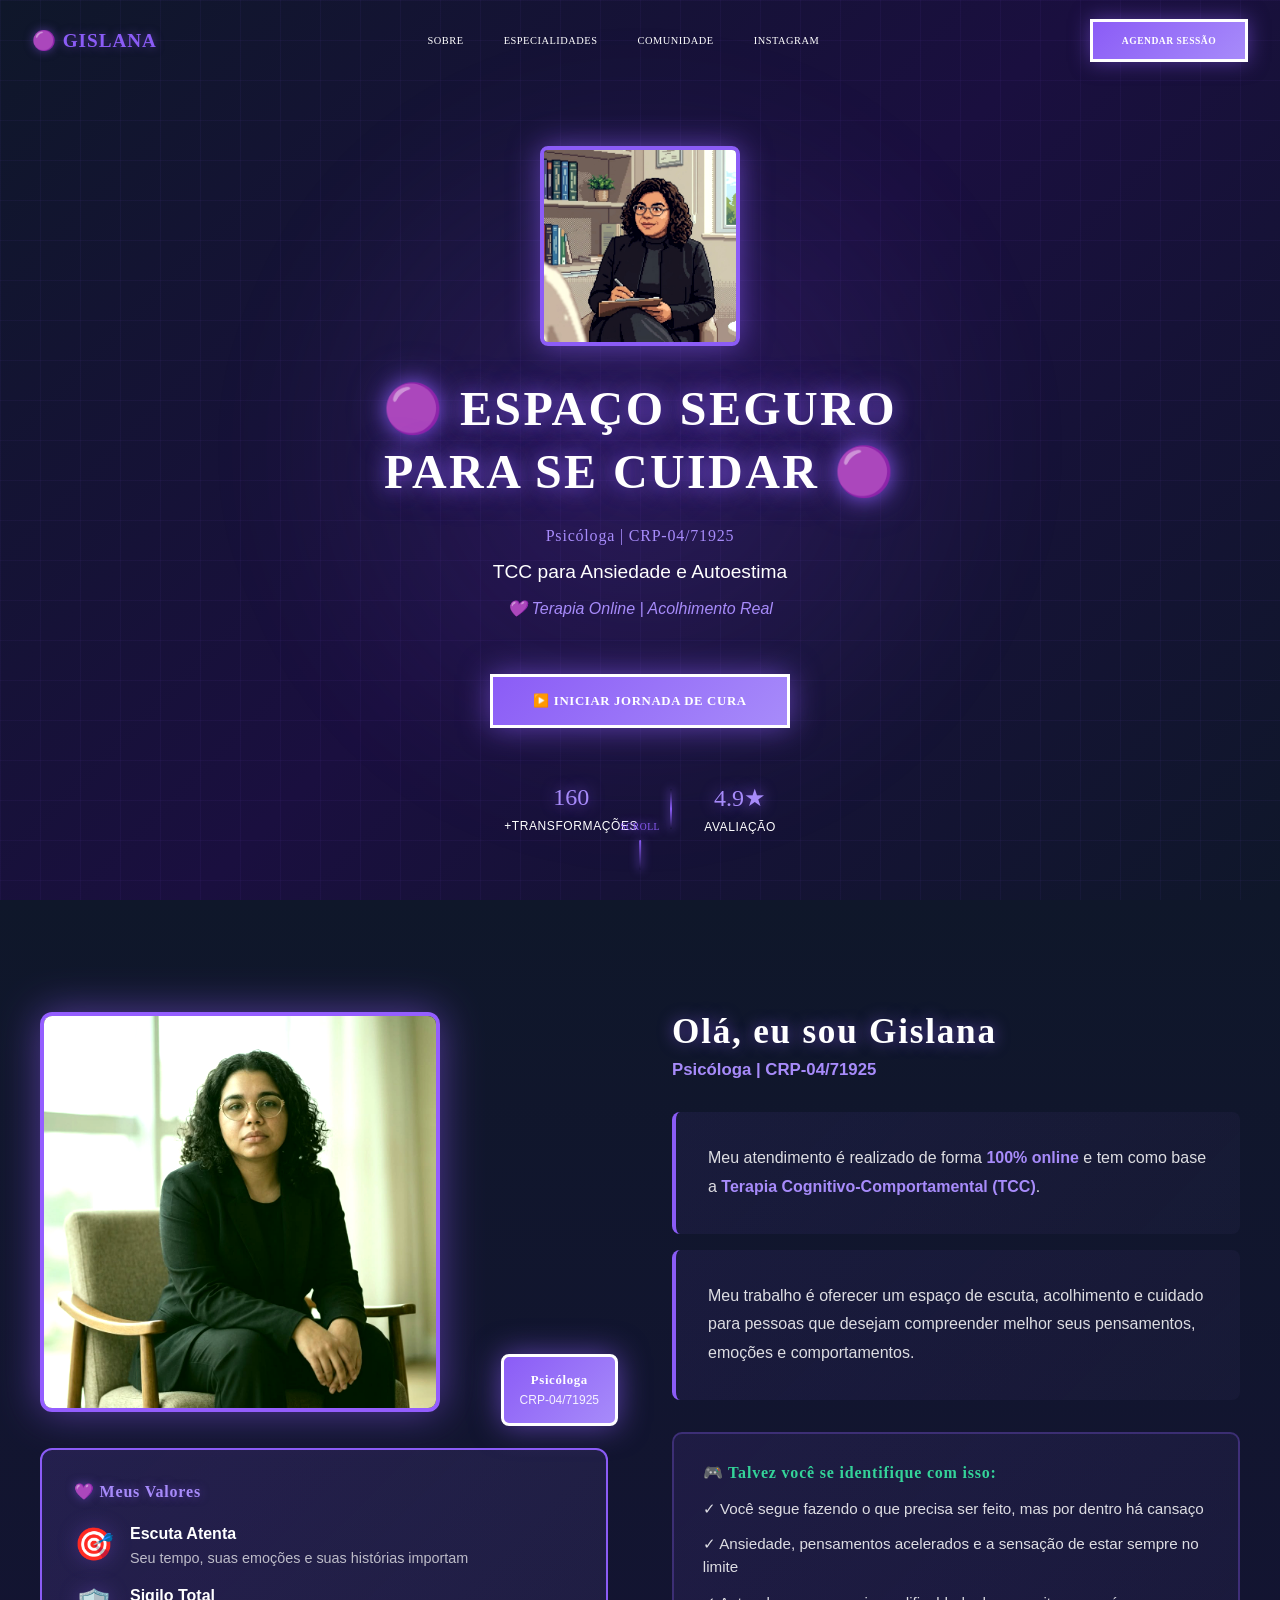
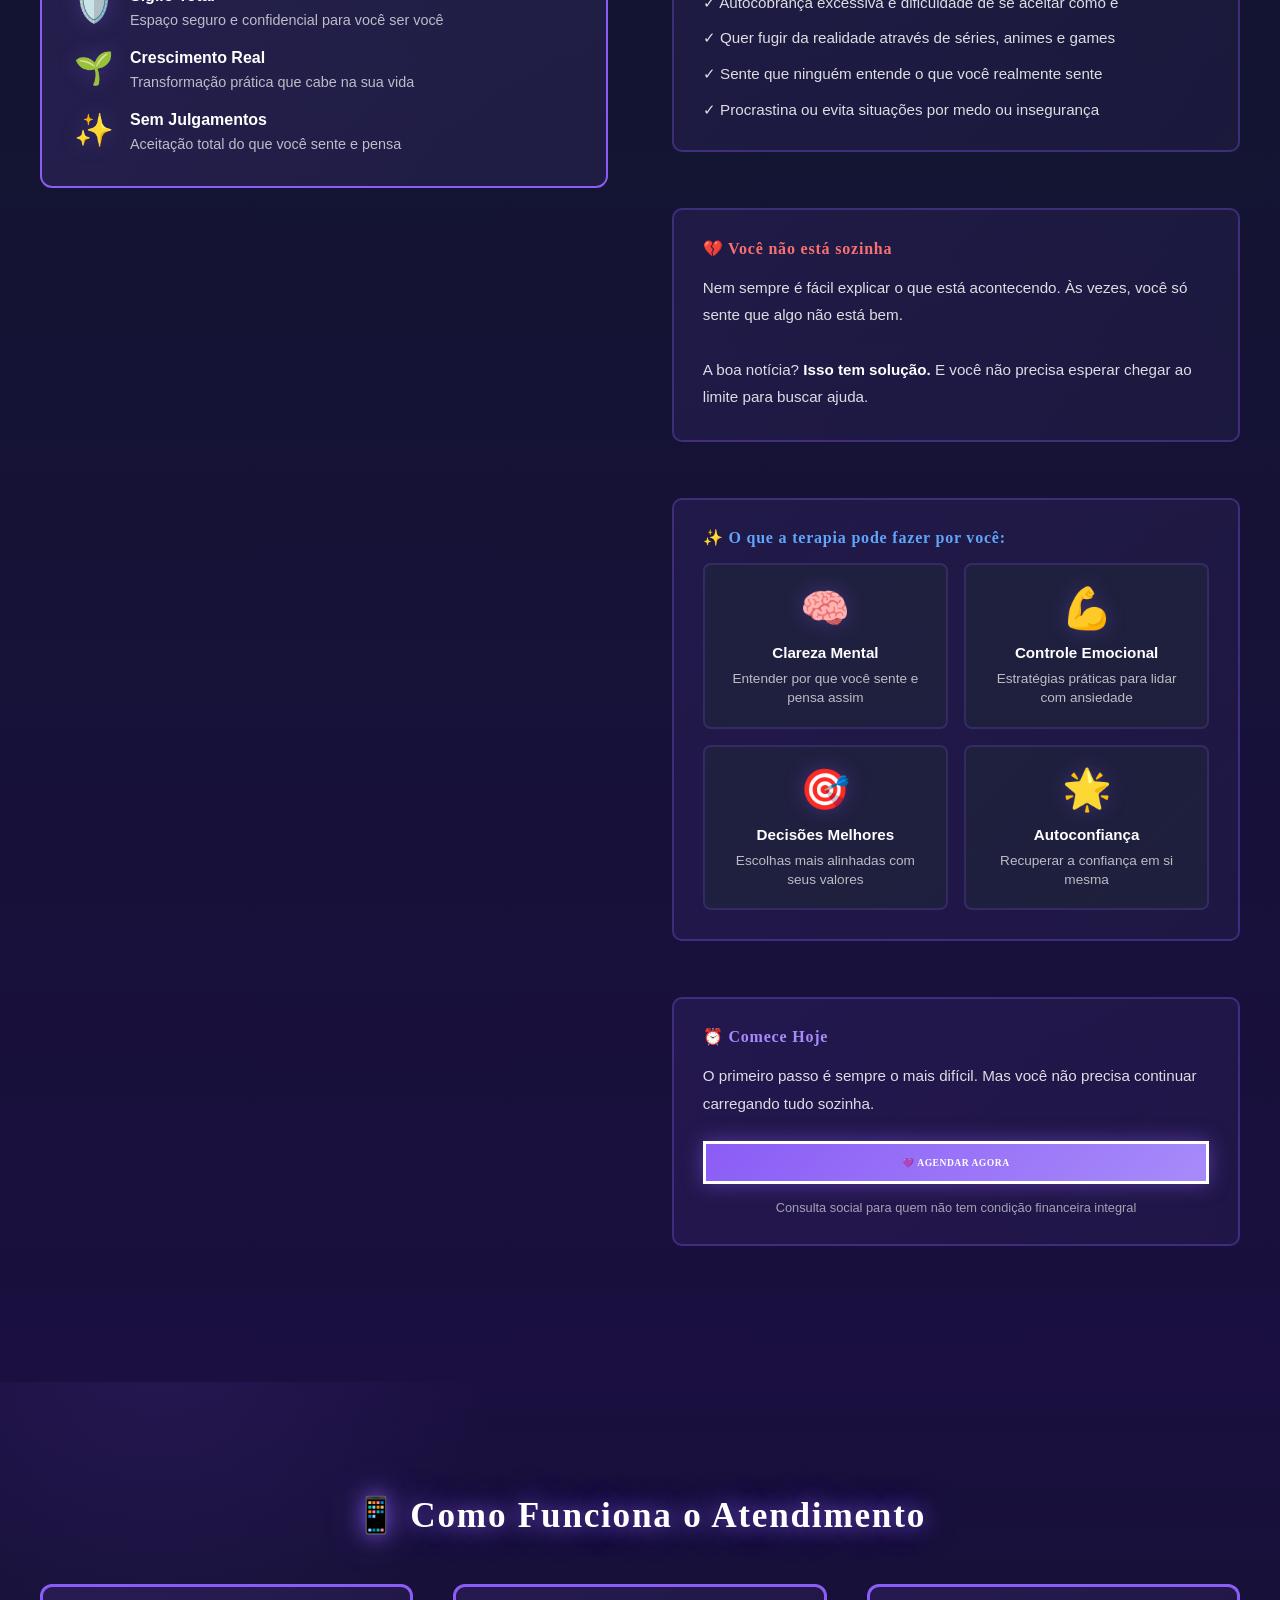
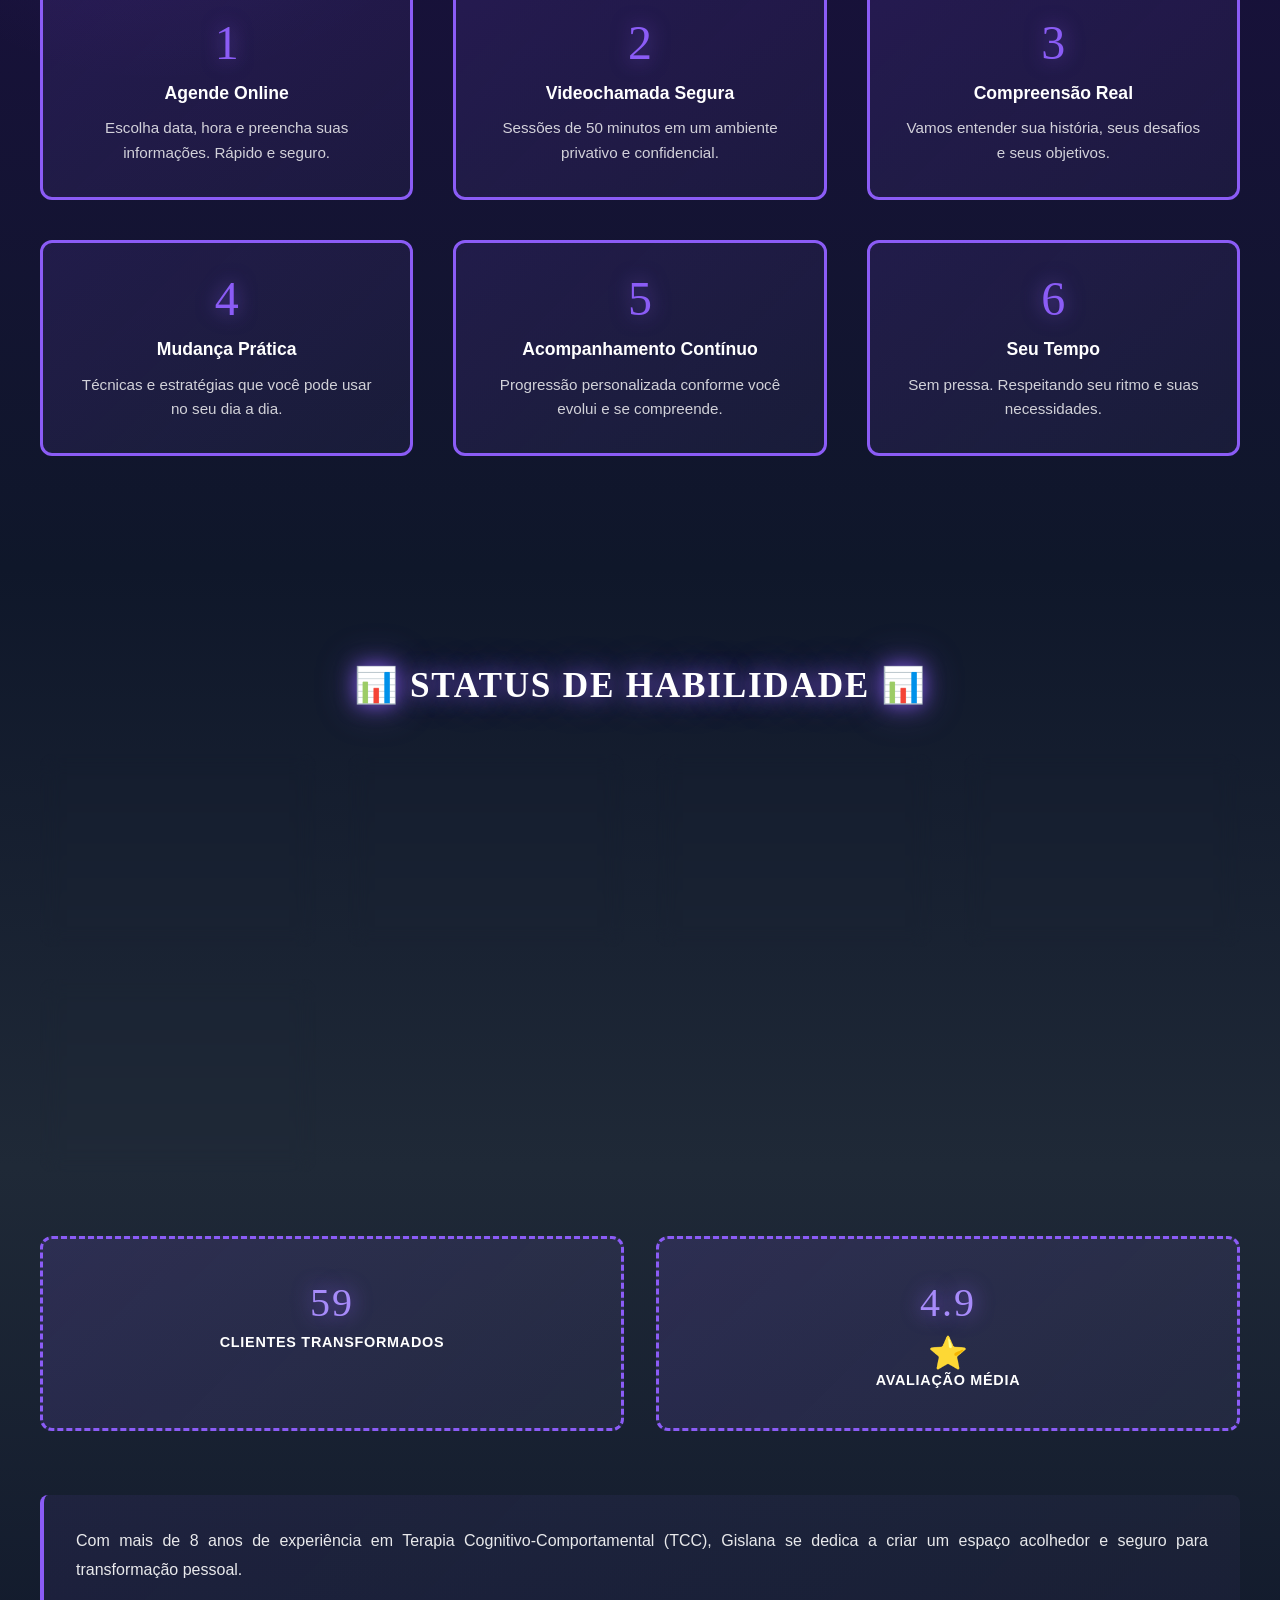
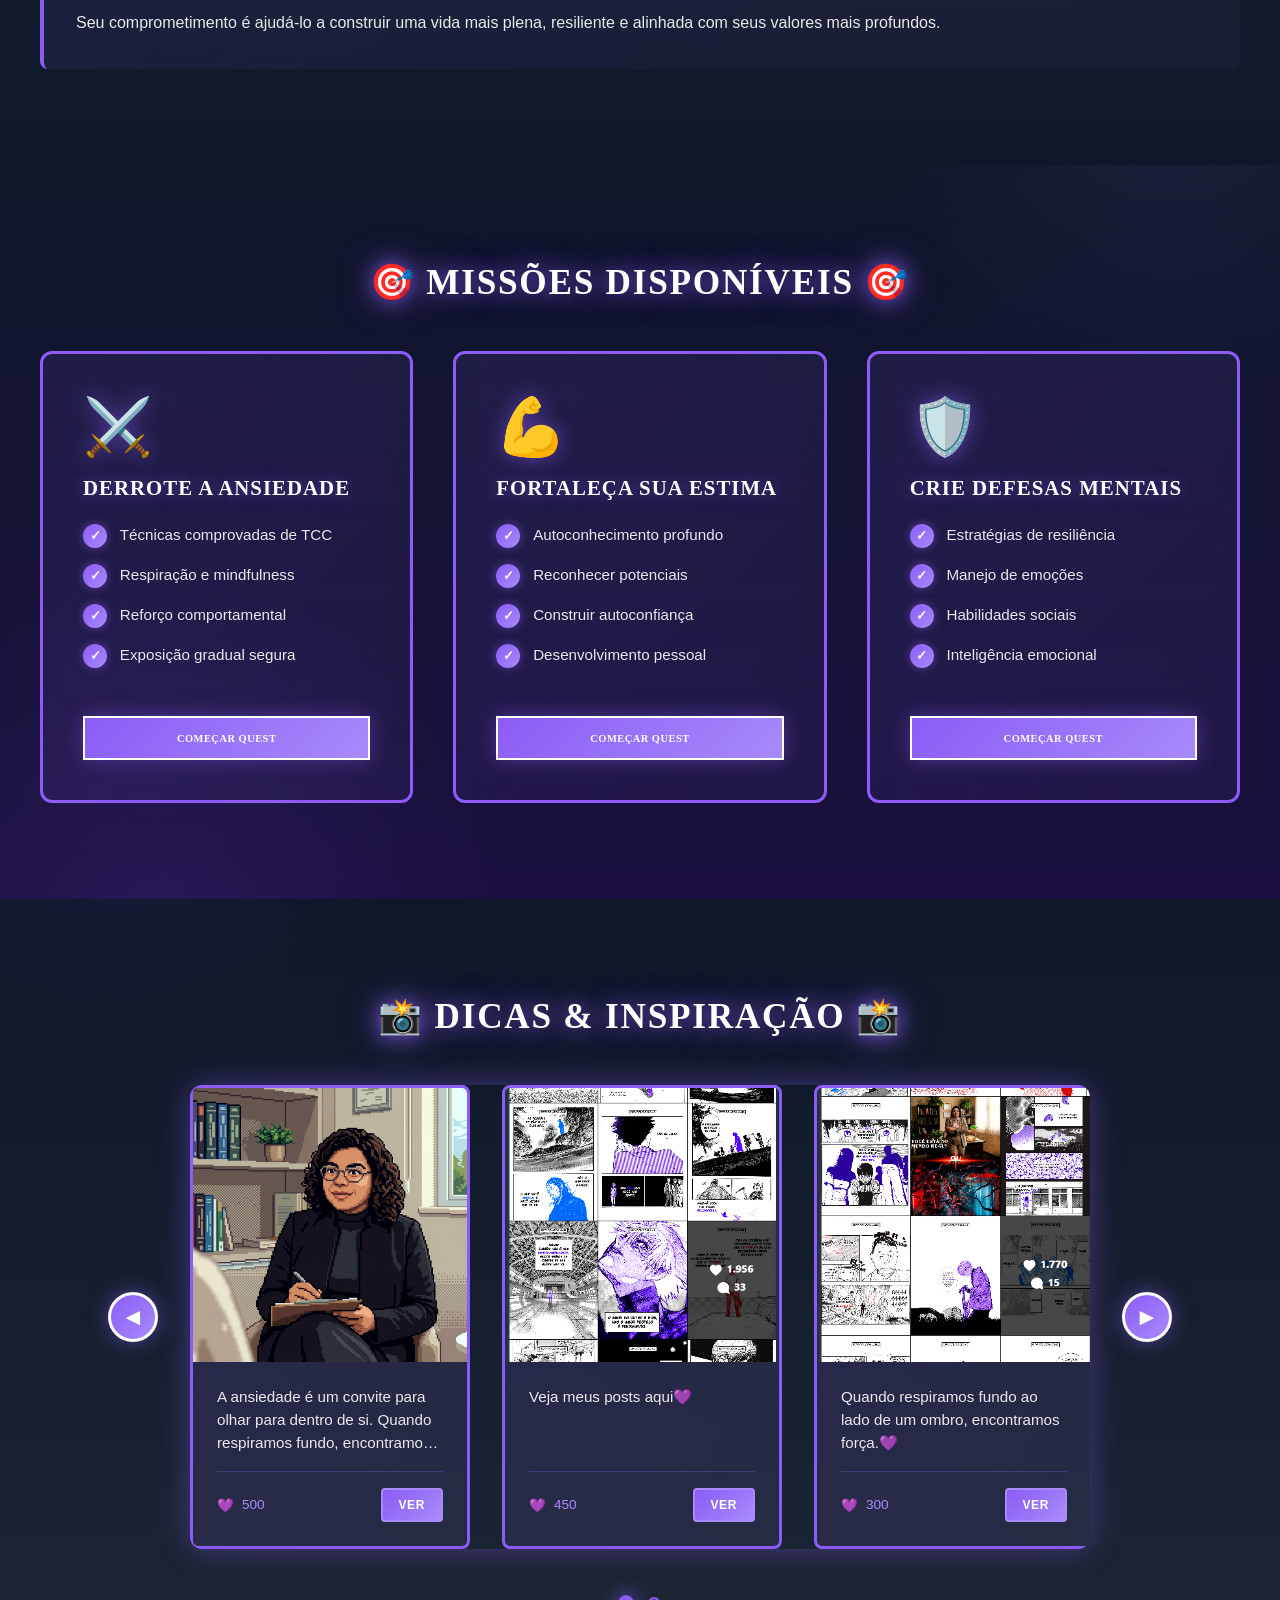
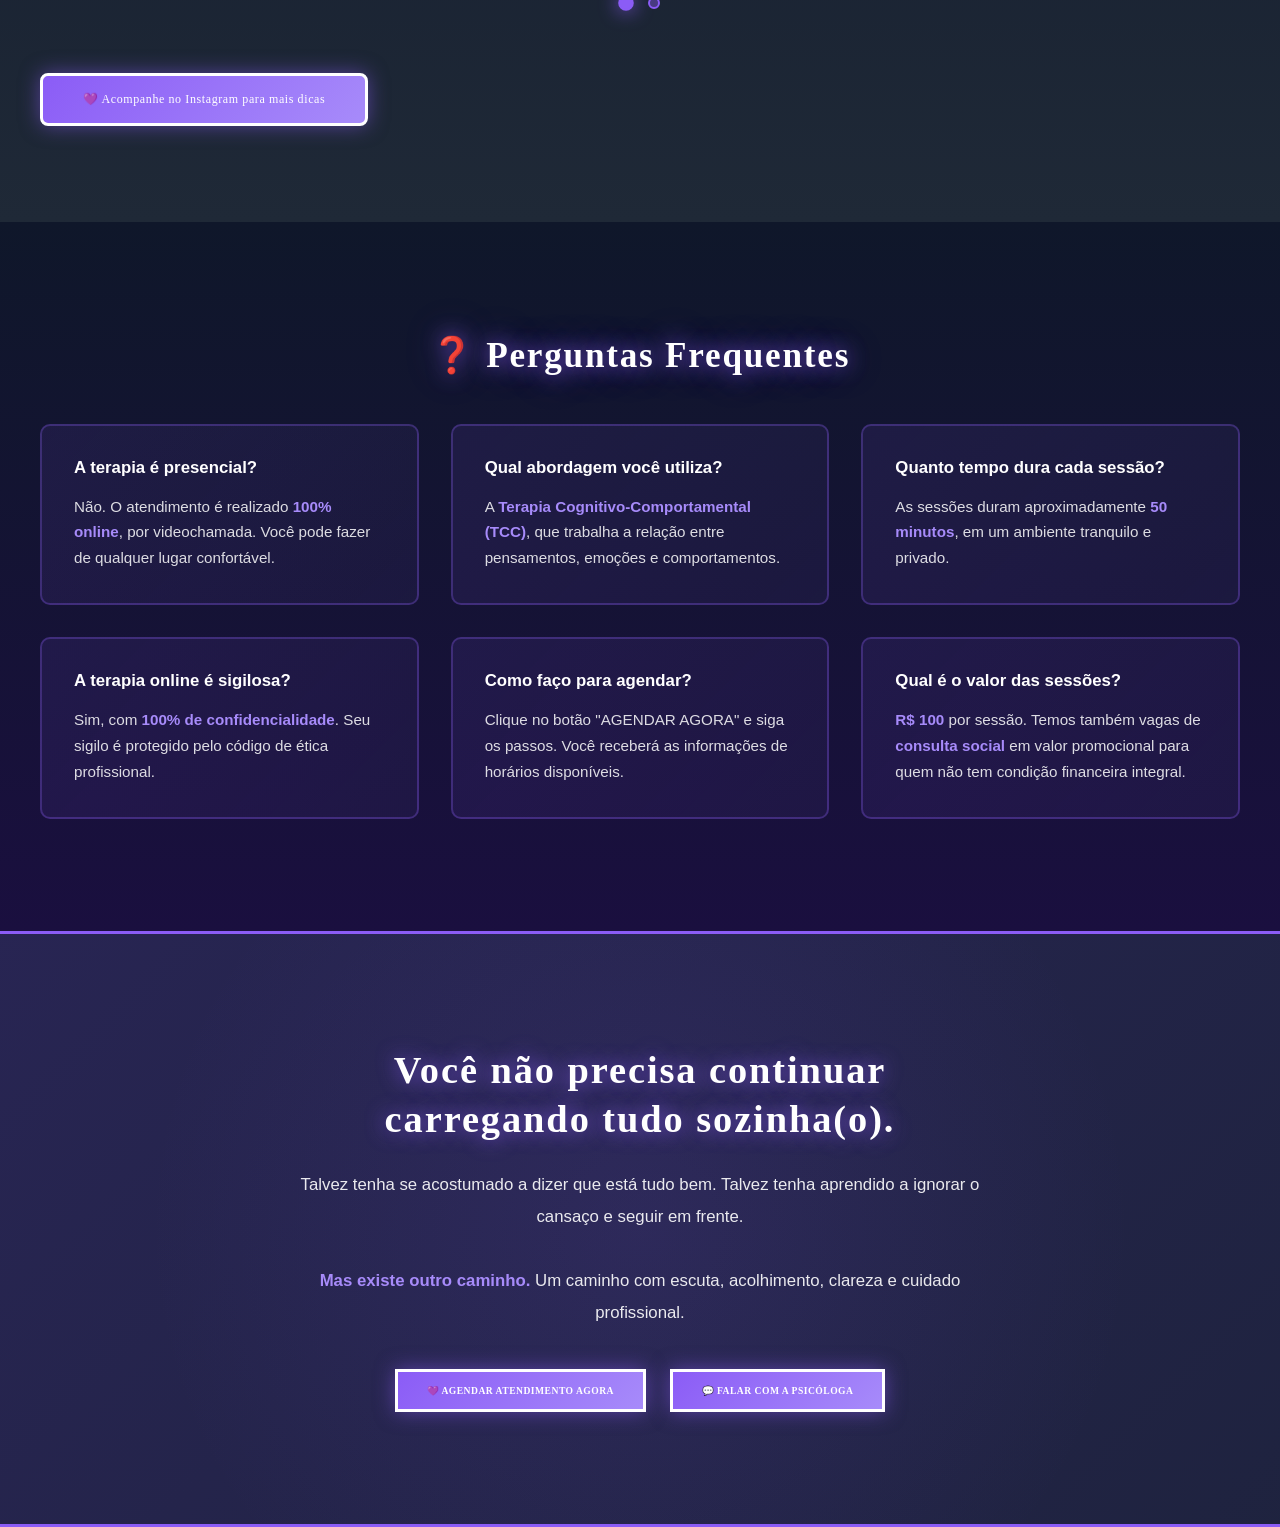
==== commit 1d728ddd: "feat: comment out community section and update call to action text for gender inclusivity" ====
--- a/index.html
+++ b/index.html
@@ -577,7 +577,7 @@
     </section>
 
     <!-- ==================== COMUNIDADE ==================== -->
-    <section class="comunidade-section" id="comunidade">
+    <!-- <section class="comunidade-section" id="comunidade">
         <div class="container">
             <div class="comunidade-card">
                 <div class="comunidade-header">
@@ -607,13 +607,13 @@
                 </div>
             </div>
         </div>
-    </section>
+    </section> -->
 
     <!-- ==================== SEÇÃO: CALL TO ACTION FINAL ==================== -->
     <section class="final-cta-section">
         <div class="container">
             <div class="final-cta-content">
-                <h2 class="final-cta-title">Você não precisa continuar carregando tudo sozinha</h2>
+                <h2 class="final-cta-title">Você não precisa continuar carregando tudo sozinha(o).</h2>
                 <p class="final-cta-text">
                     Talvez tenha se acostumado a dizer que está tudo bem. Talvez tenha aprendido a ignorar o cansaço e
                     seguir em frente.<br>
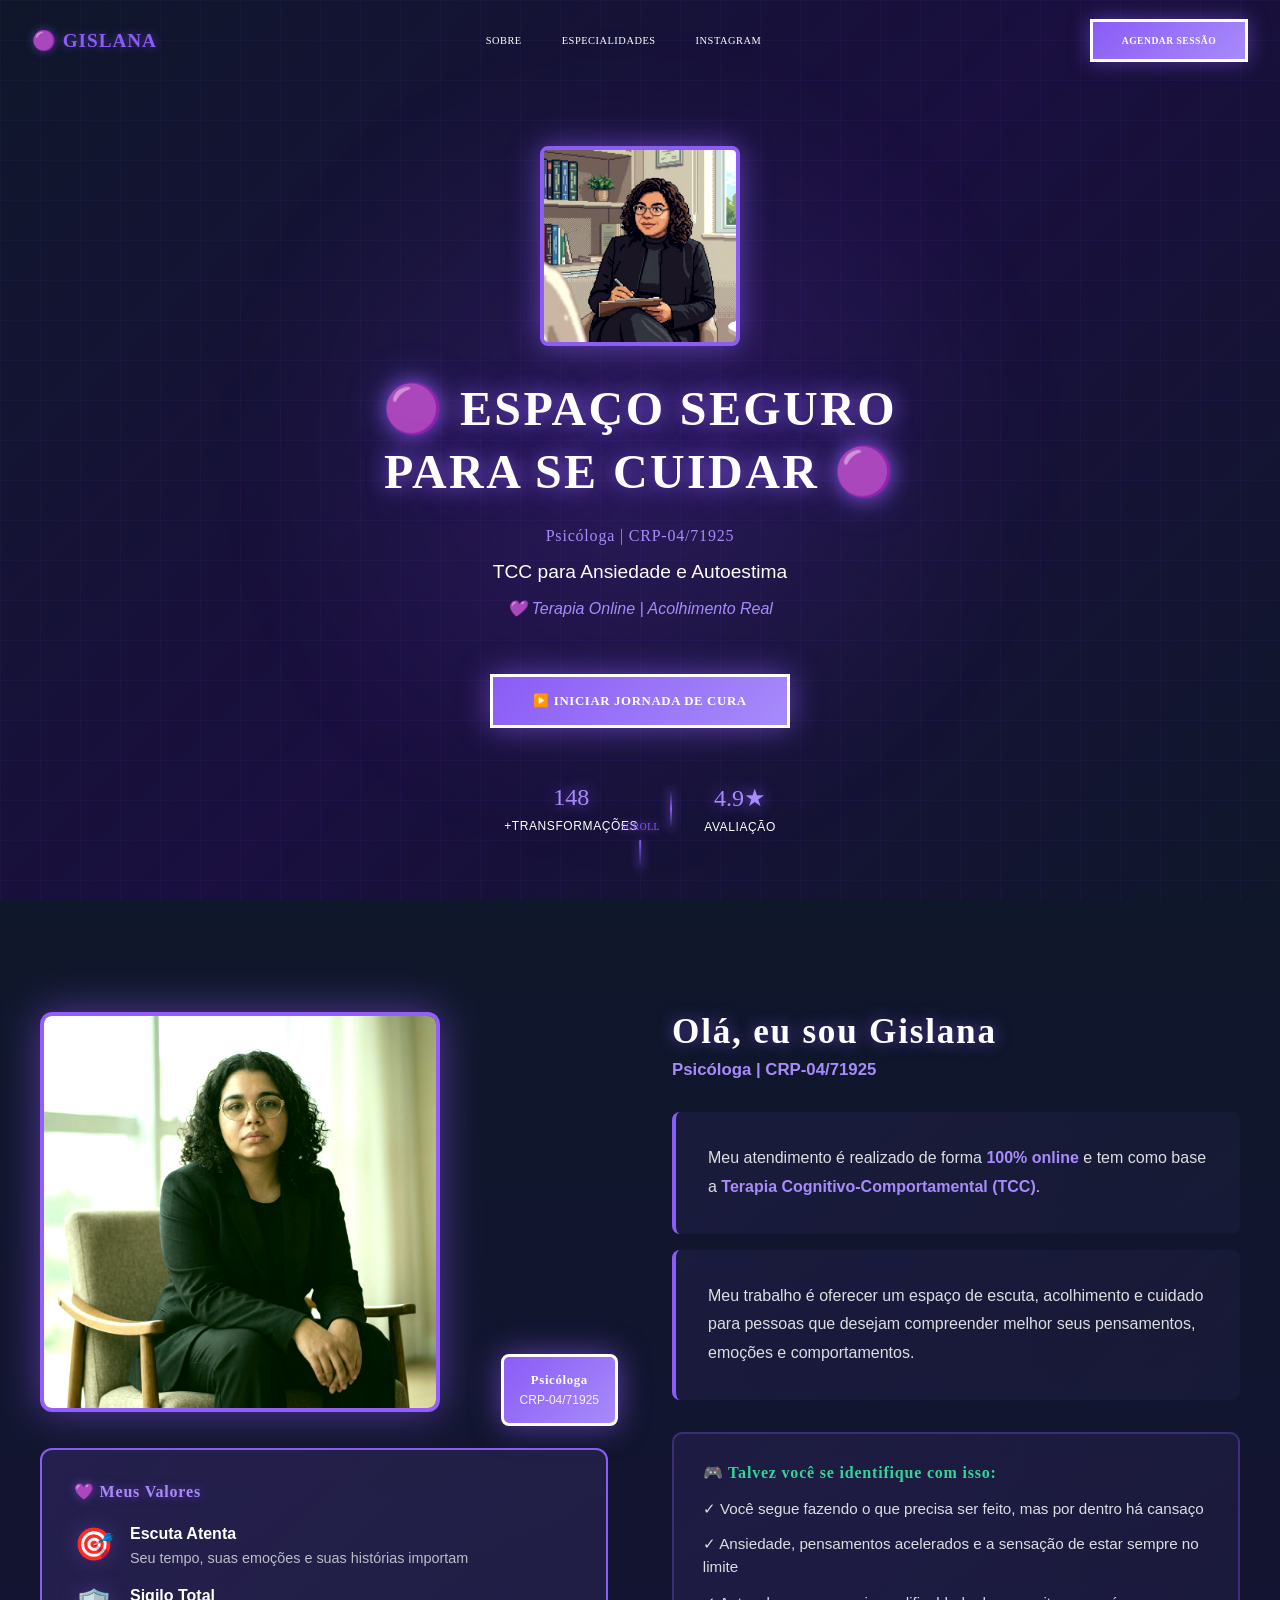
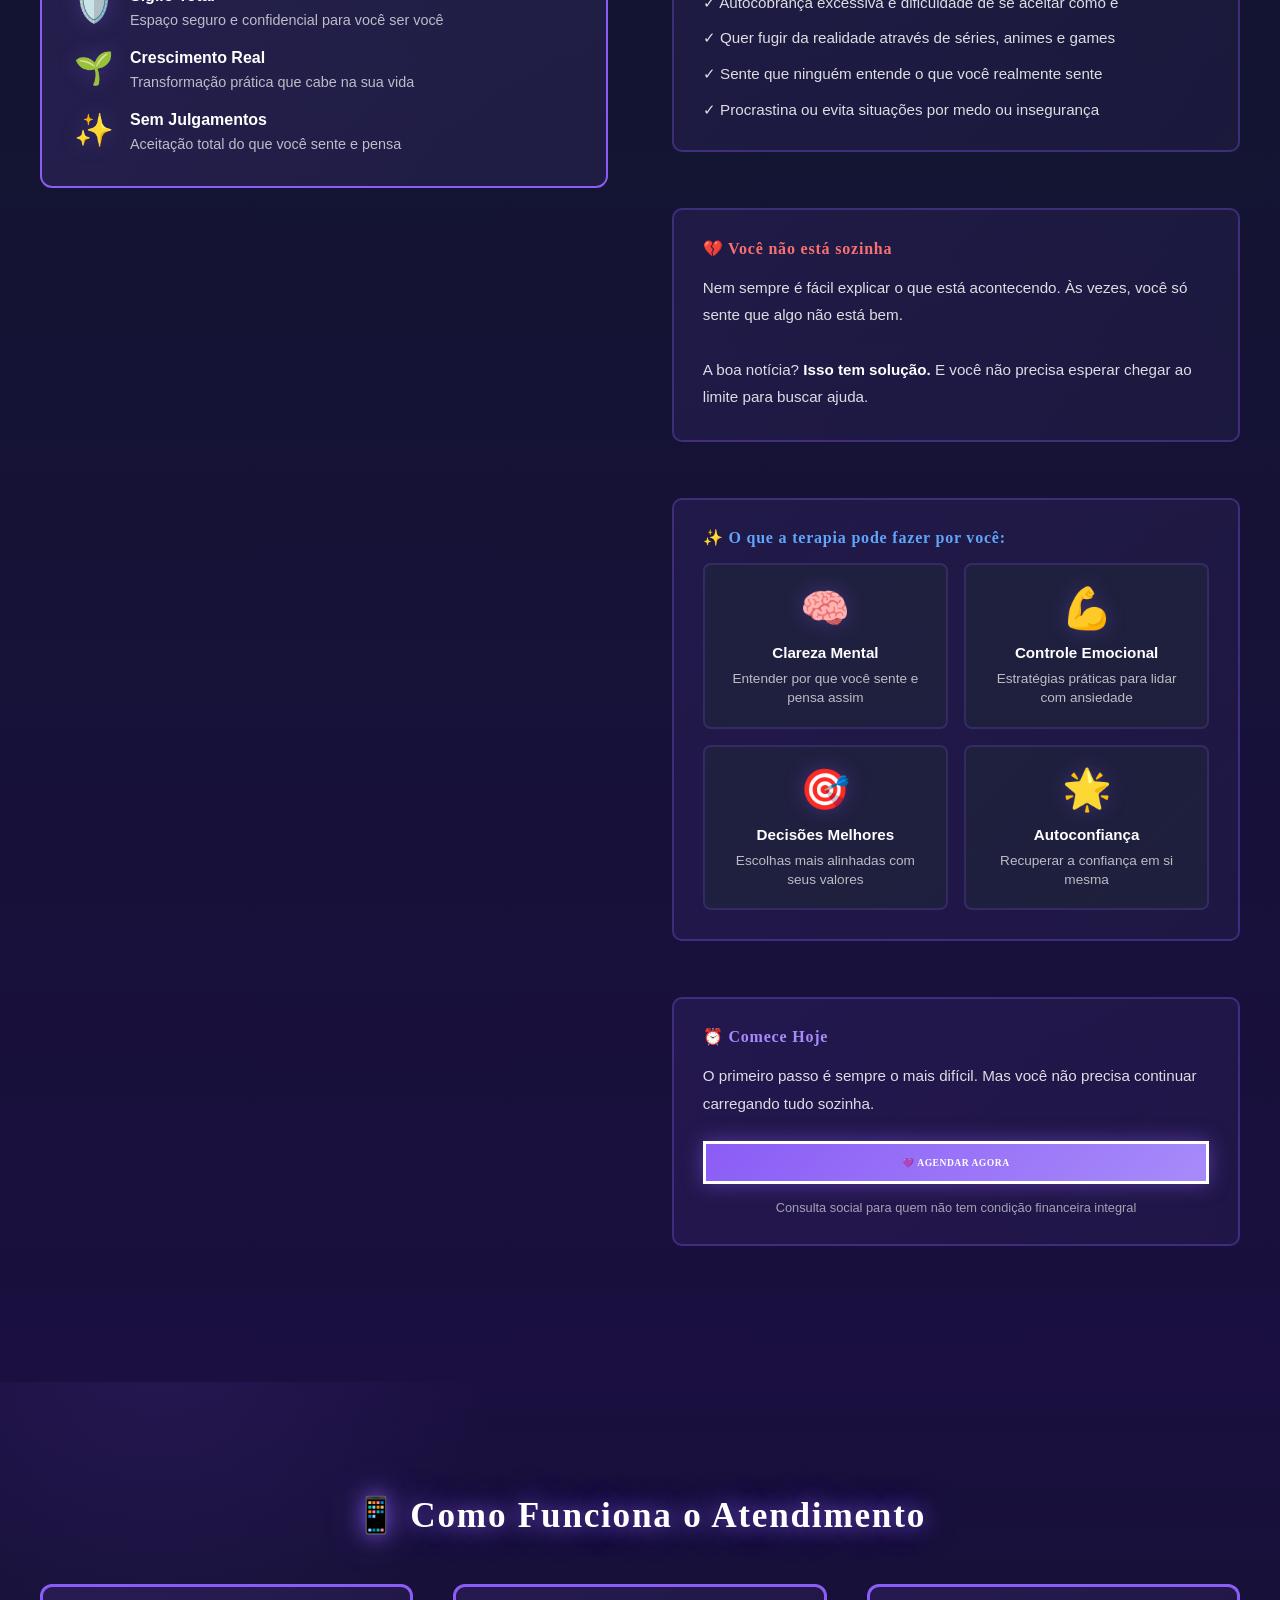
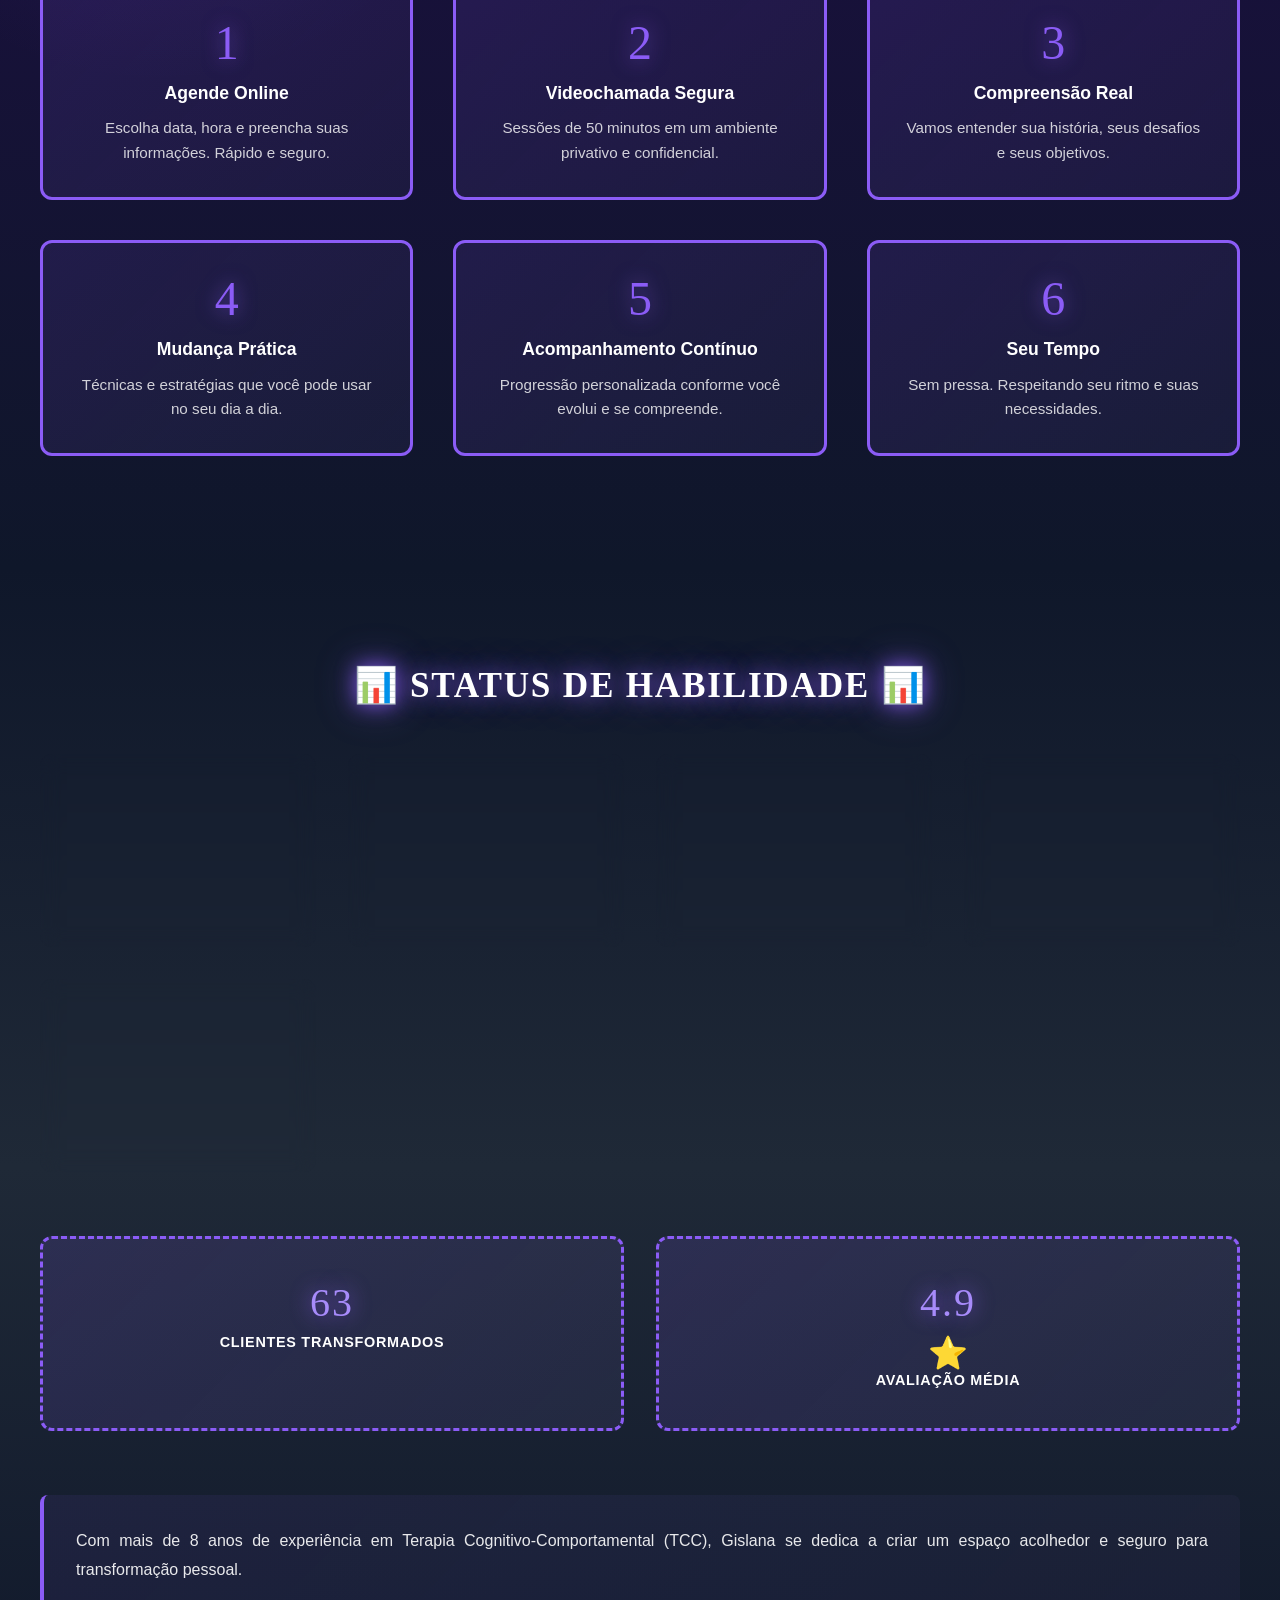
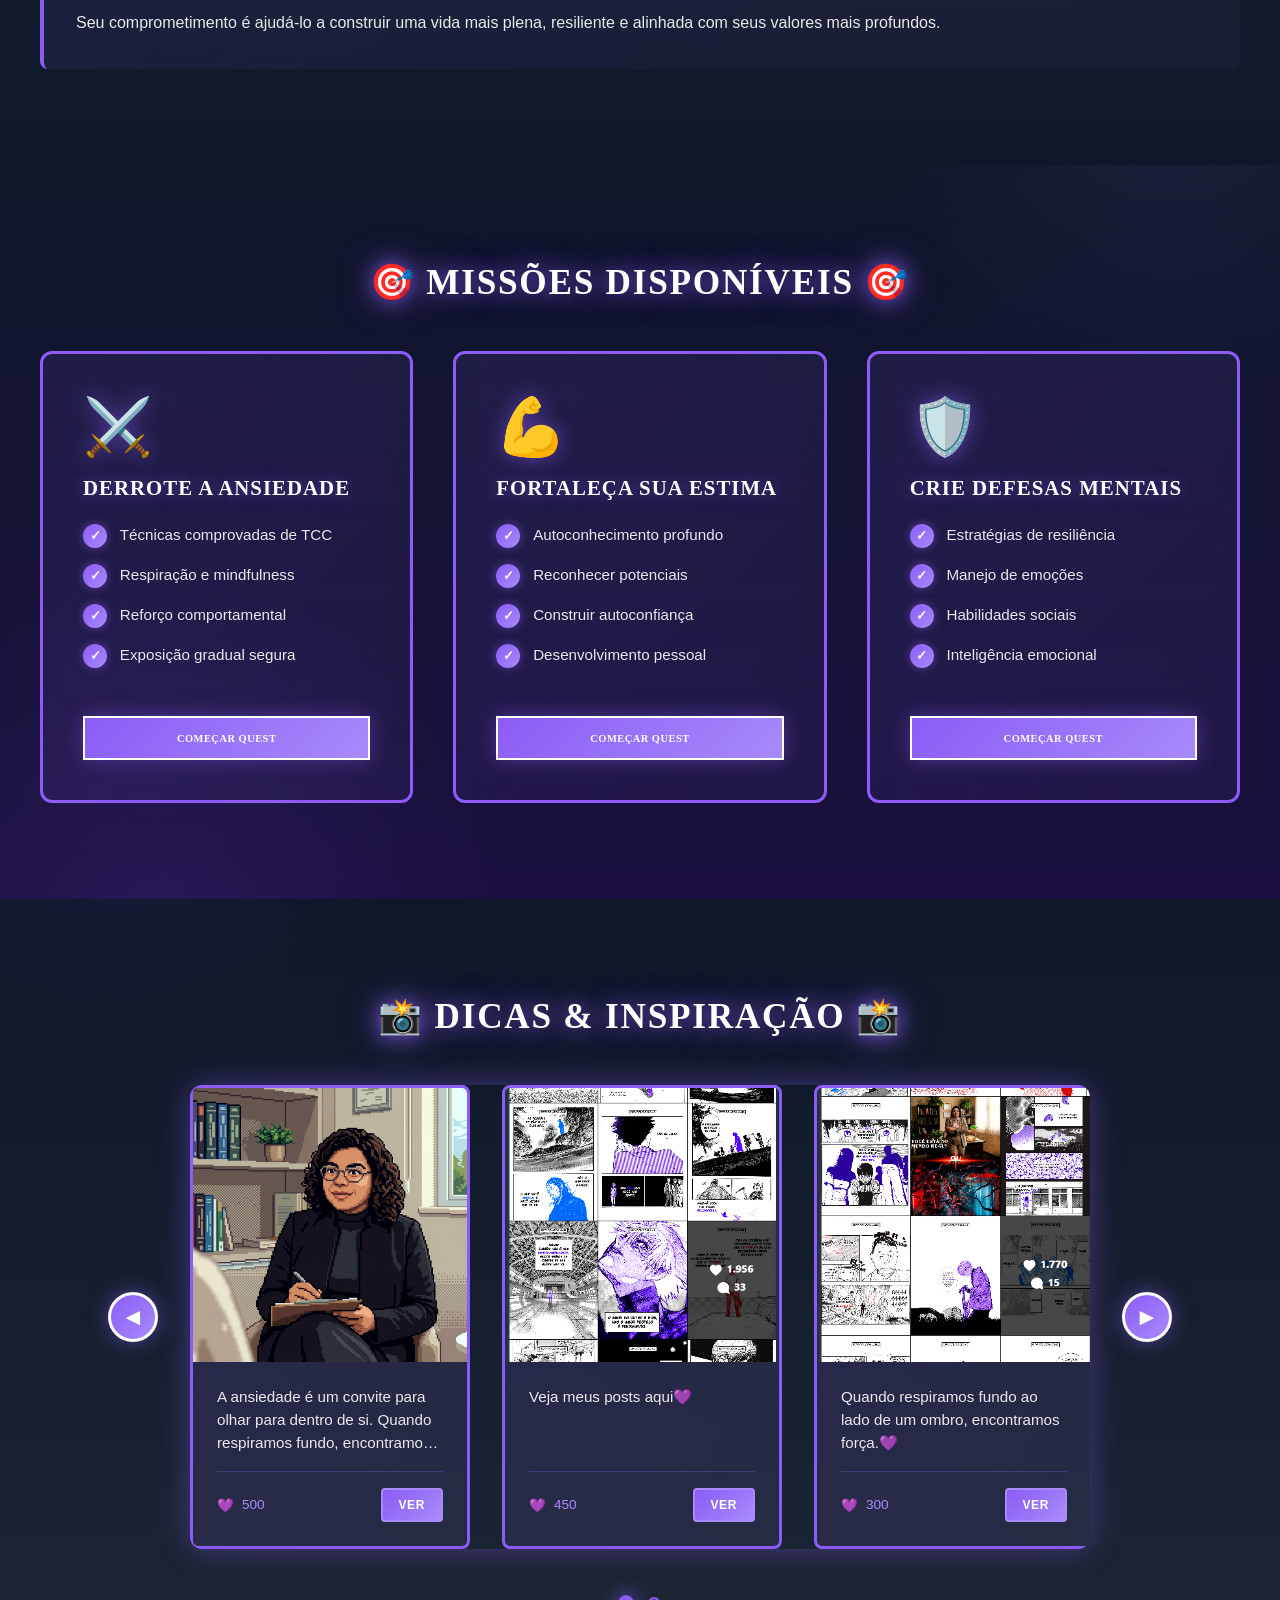
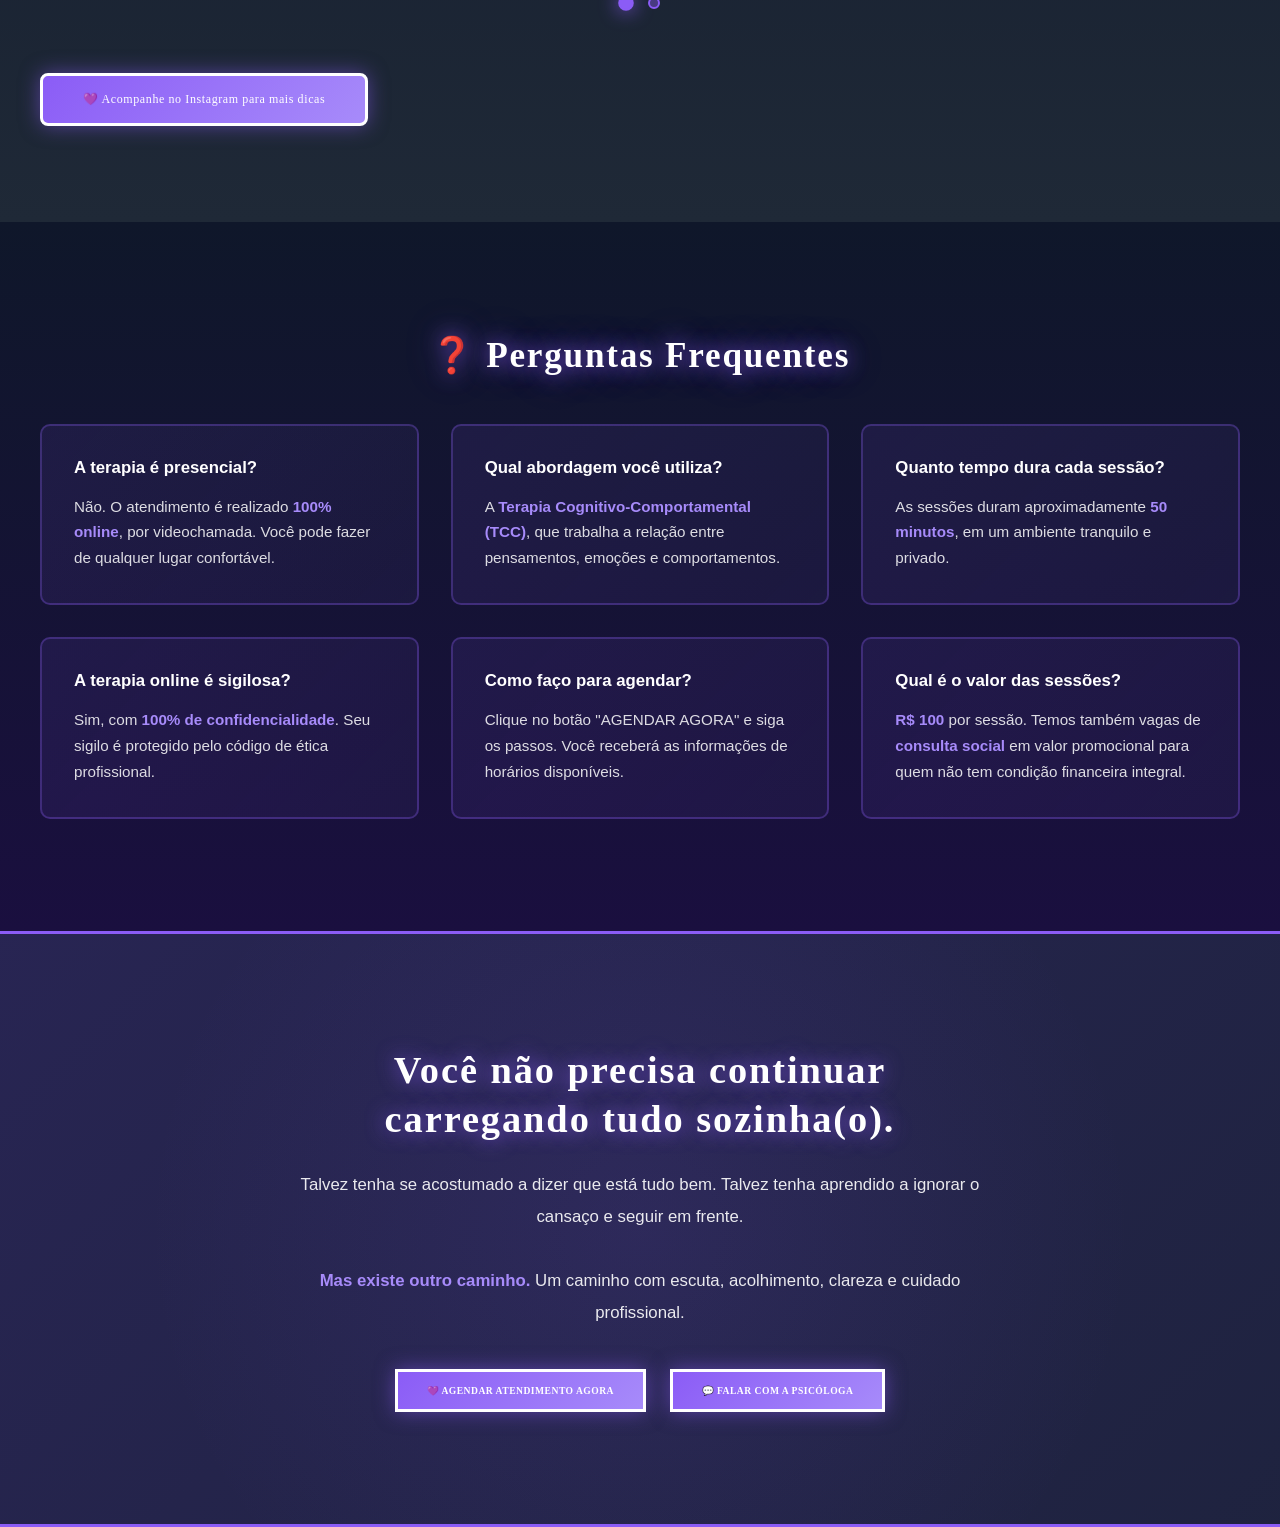
==== commit 9f85a649: "community comments more" ====
--- a/index.html
+++ b/index.html
@@ -50,7 +50,7 @@
     <link rel="stylesheet" href="styles/stats.css">
     <link rel="stylesheet" href="styles/especialidades.css">
     <link rel="stylesheet" href="styles/instagram.css">
-    <link rel="stylesheet" href="styles/comunidade.css">
+    <!-- <link rel="stylesheet" href="styles/comunidade.css"> -->
     <link rel="stylesheet" href="styles/modal.css">
     <link rel="stylesheet" href="styles/responsive.css">
 </head>
@@ -65,7 +65,7 @@
             <nav class="nav-menu" id="navMenu">
                 <a href="#sobre" class="nav-link">SOBRE</a>
                 <a href="#especialidades" class="nav-link">ESPECIALIDADES</a>
-                <a href="#comunidade" class="nav-link">COMUNIDADE</a>
+                <!-- <a href="#comunidade" class="nav-link">COMUNIDADE</a> -->
                 <a href="#instagram" class="nav-link">INSTAGRAM</a>
             </nav>
             <button class="cta-button nav-cta" id="openScheduleBtn">AGENDAR SESSÃO</button>
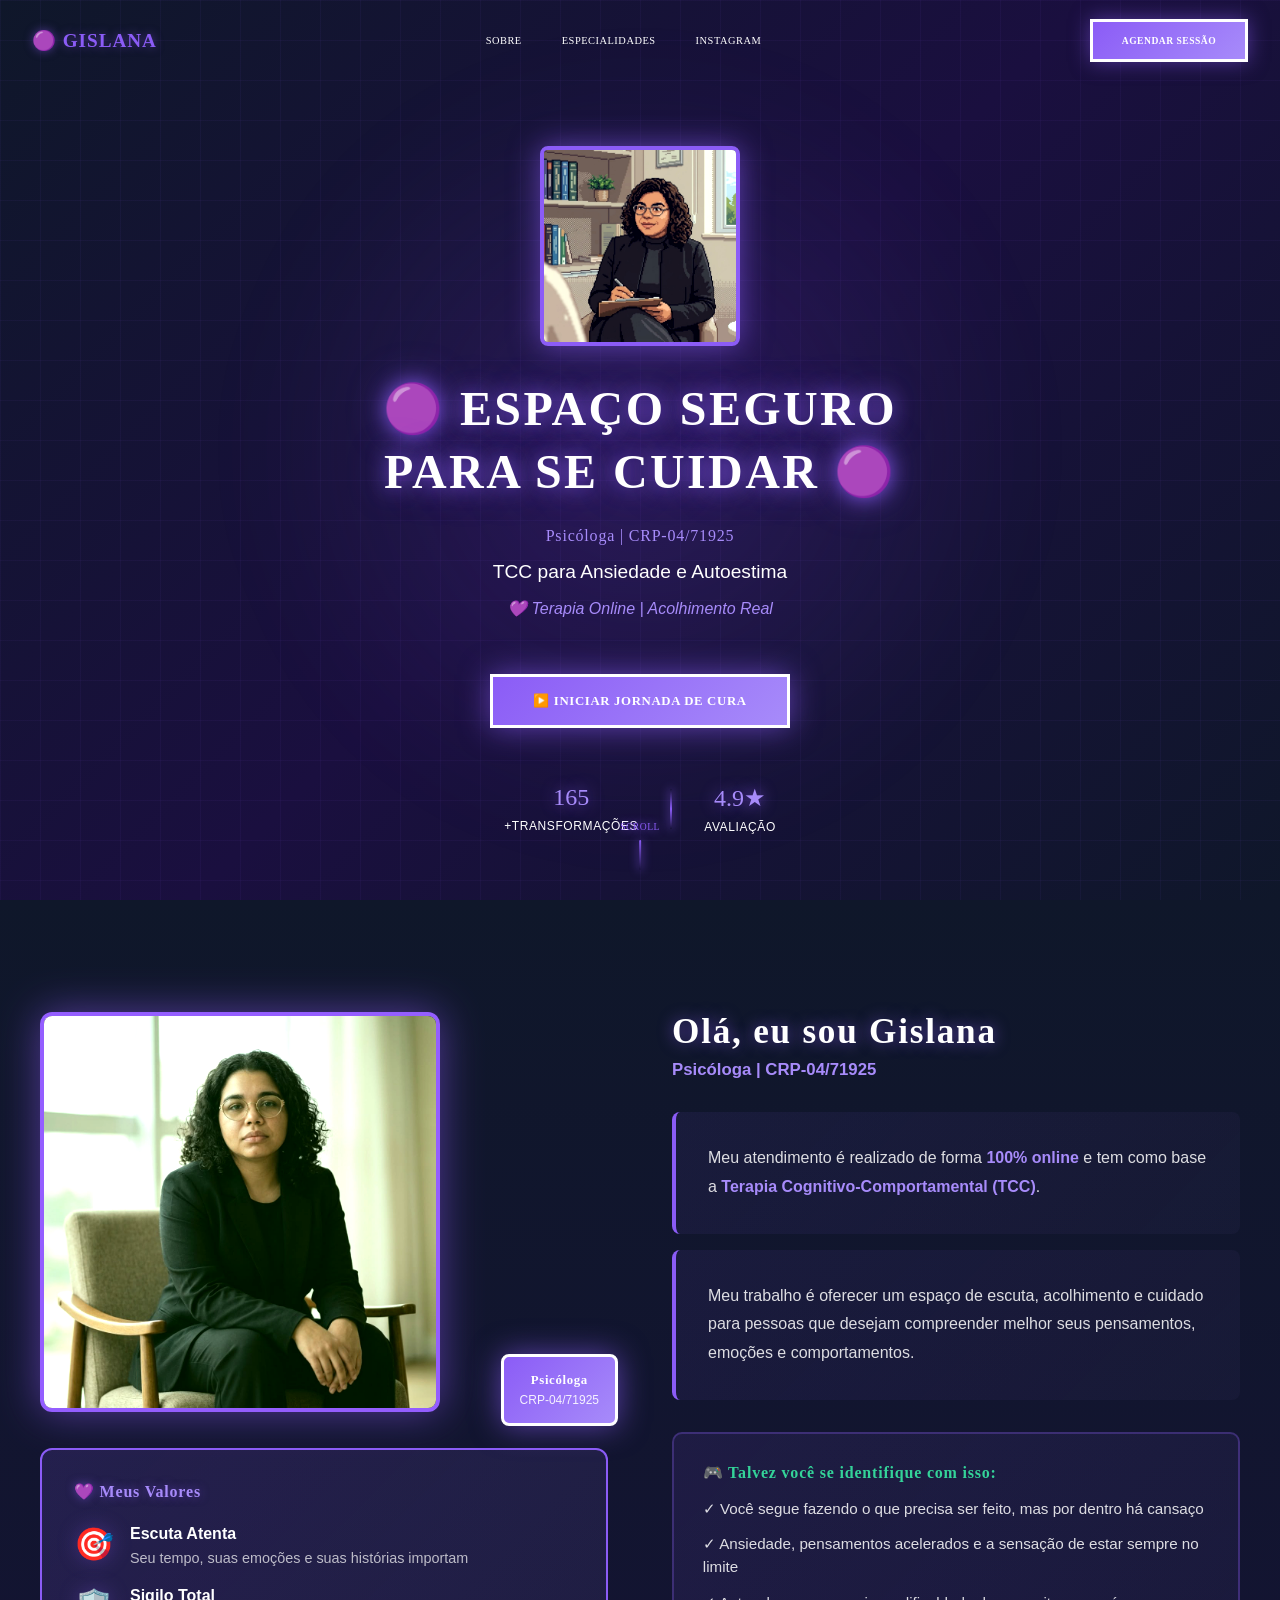
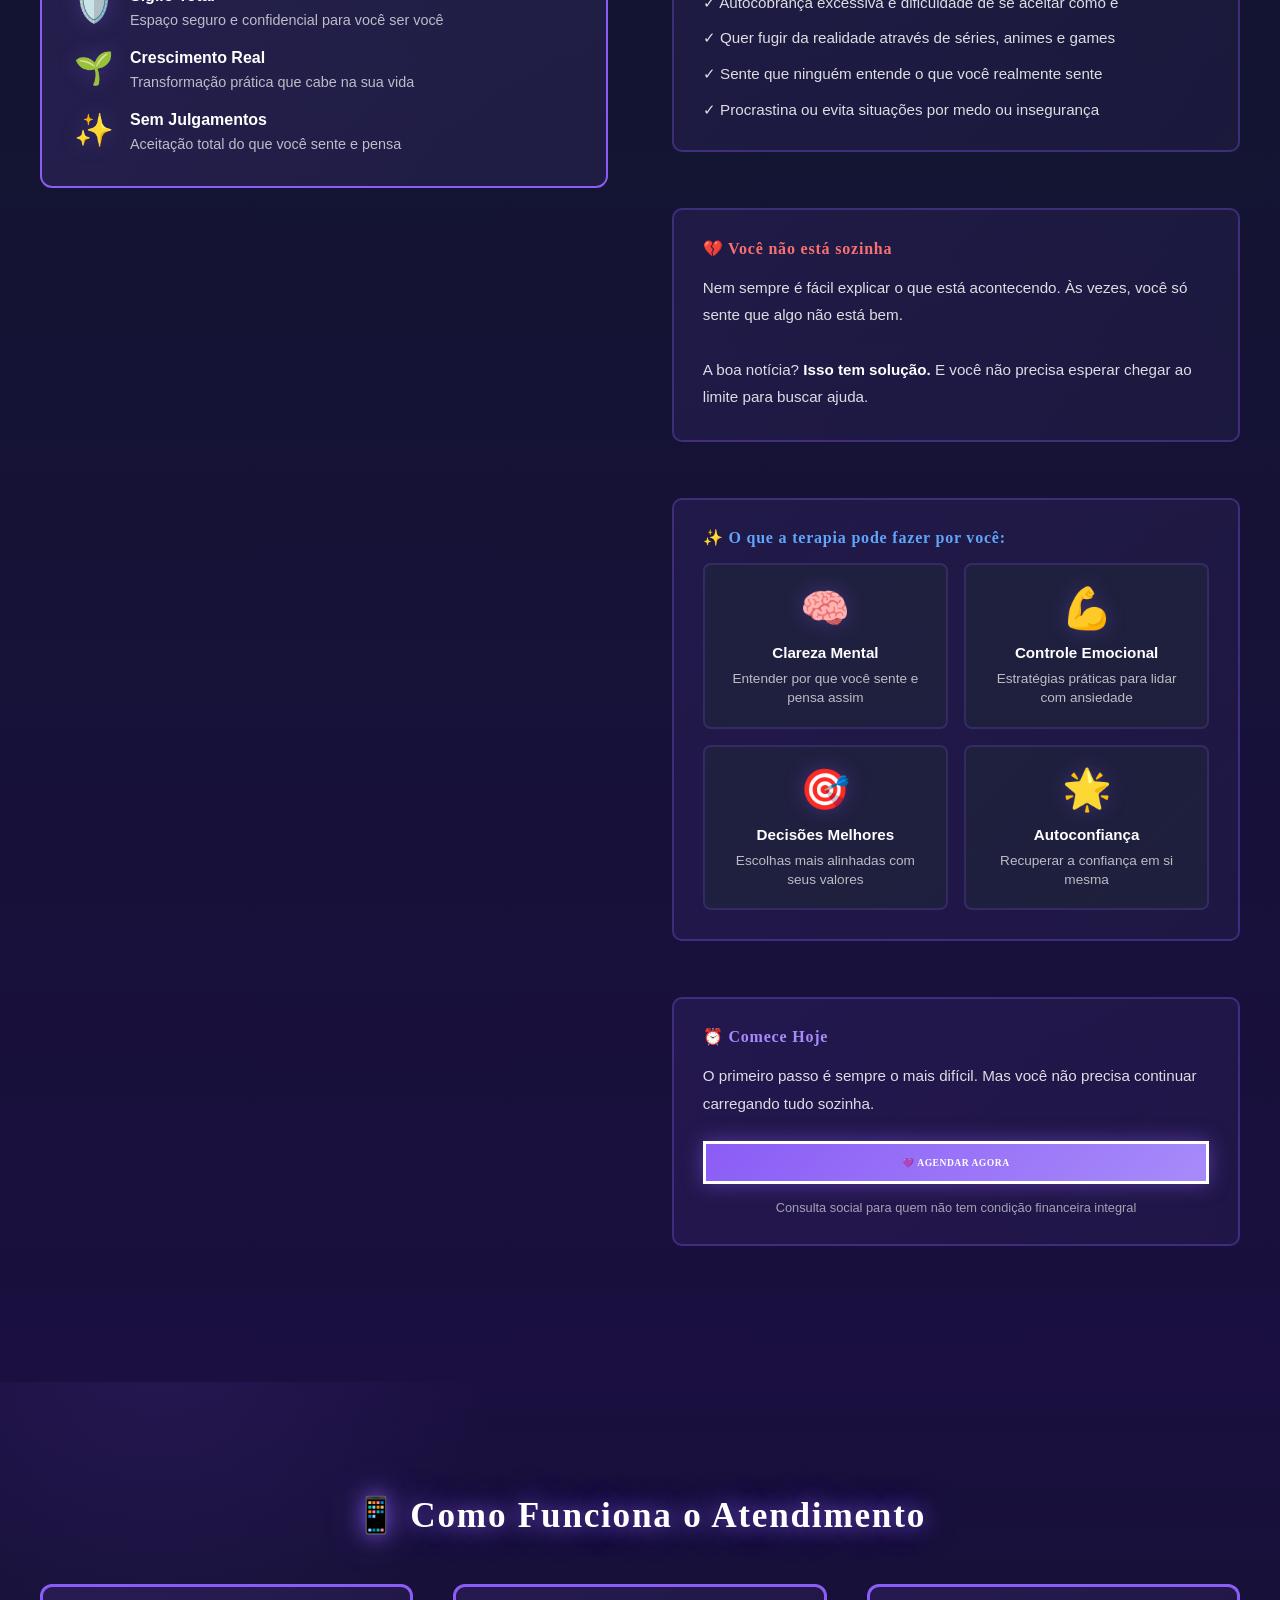
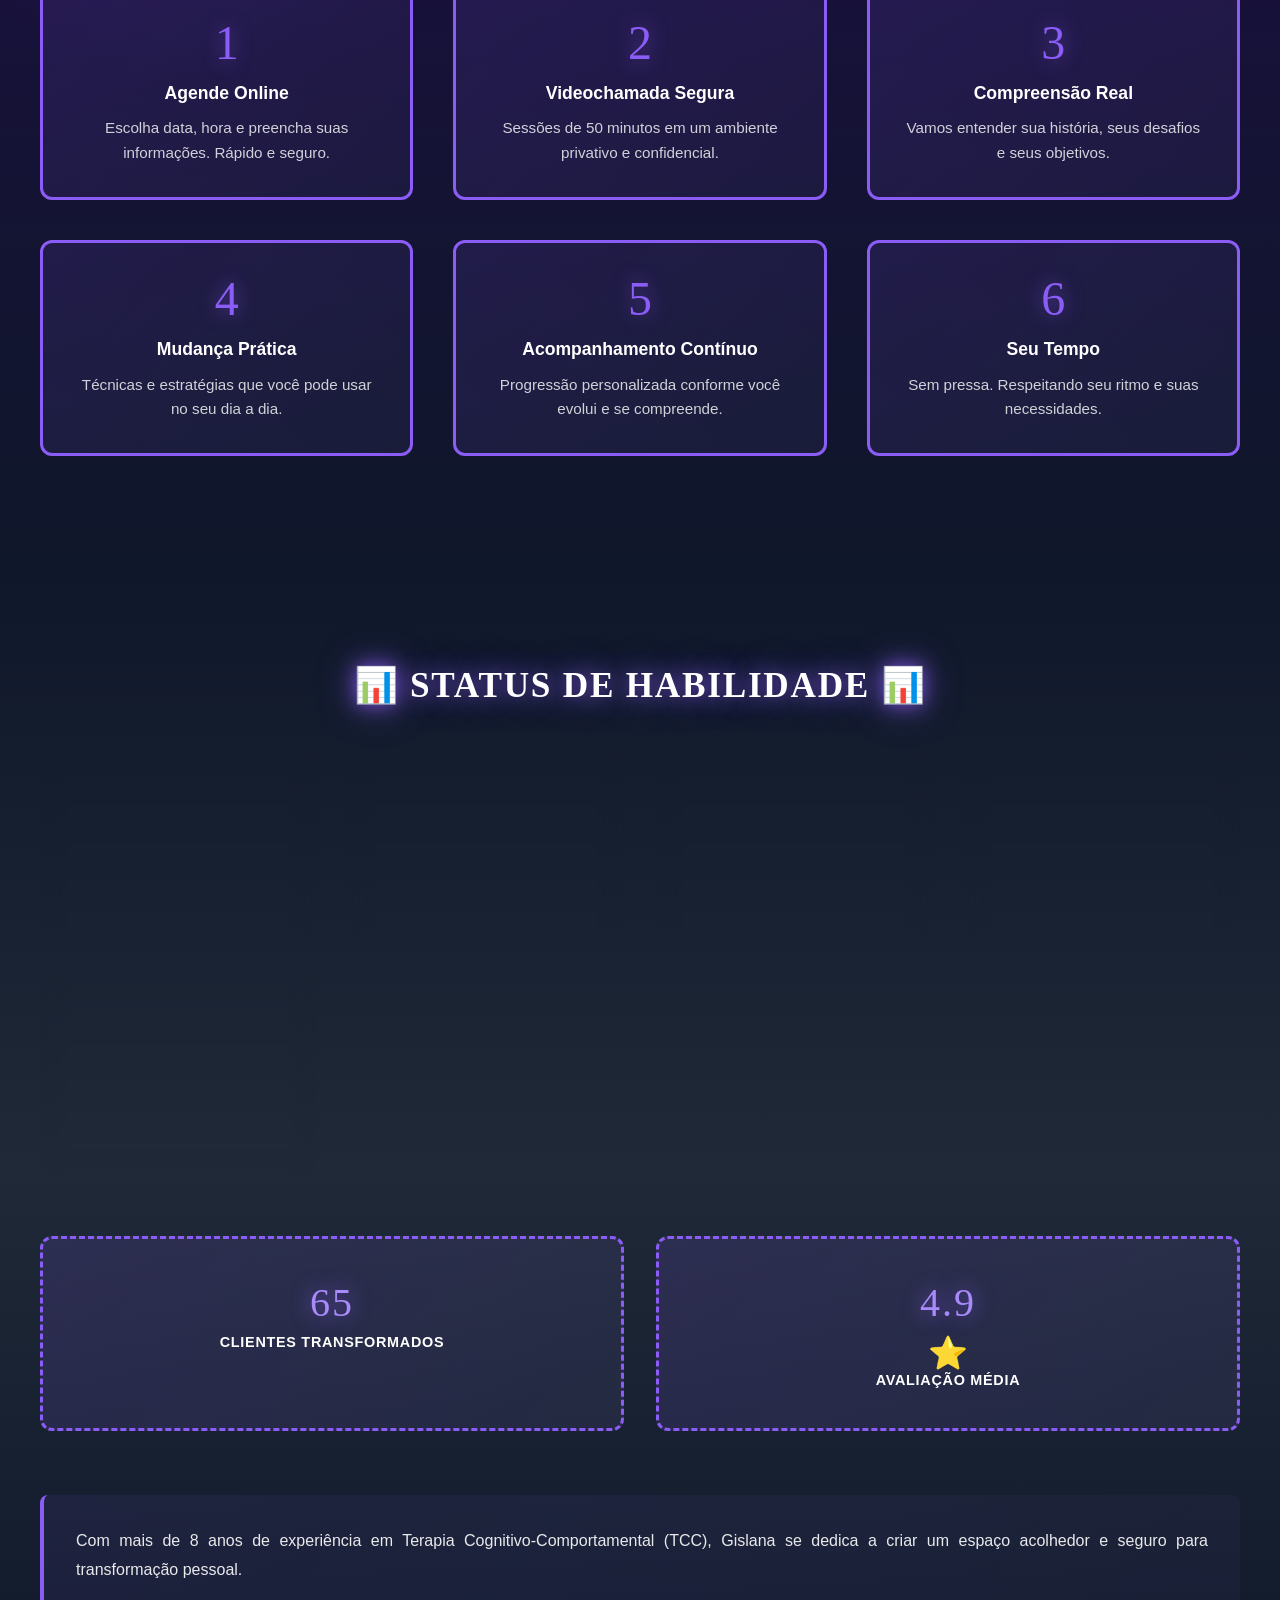
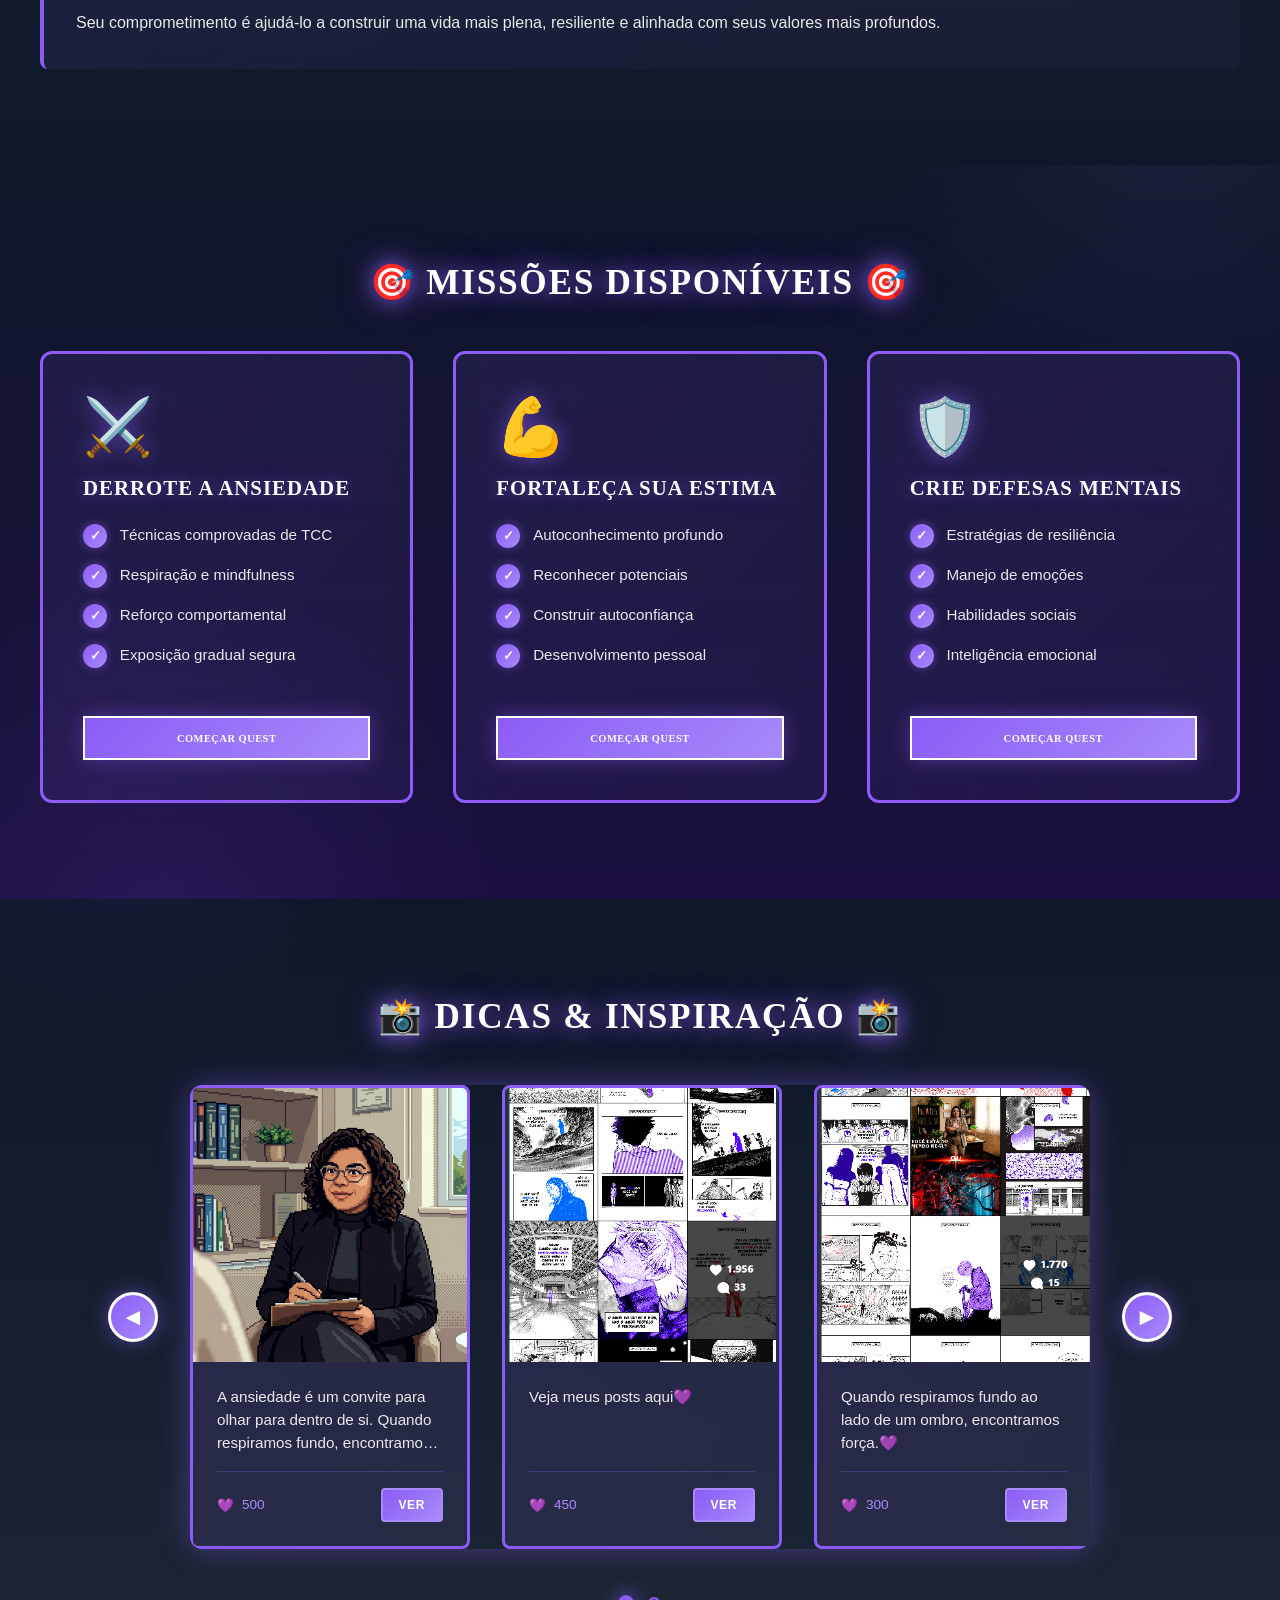
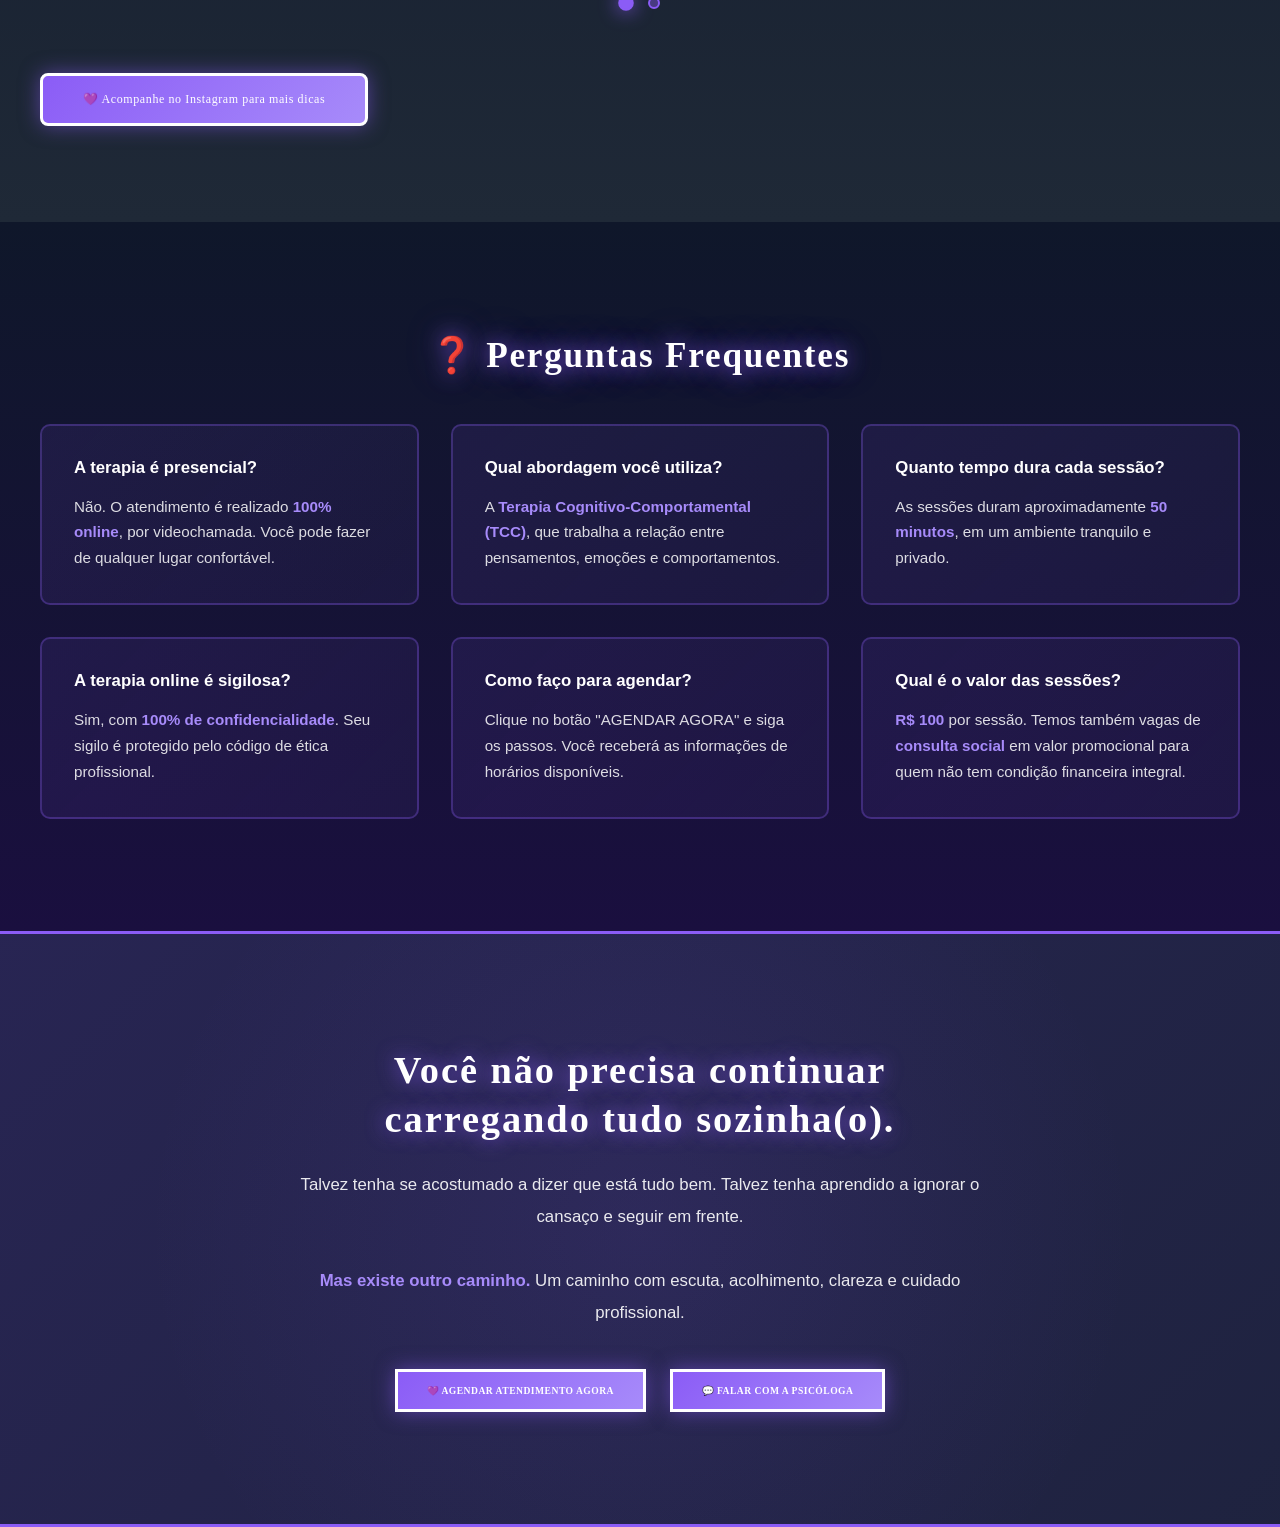
==== commit e4824f32: "refactor: clean up trailing whitespace in index.html script tag" ====
--- a/index.html
+++ b/index.html
@@ -865,7 +865,7 @@
     <script>
         // Adiciona listener para botão "Voltar e Editar" no Step 3
         document.addEventListener('DOMContentLoaded', () => {
-            const backBtn2 = document.getElementById('backStepBtn2');
+            const backBtn2 = document.getElementById('backStepBtn2'); 
             if (backBtn2) {
                 backBtn2.addEventListener('click', () => {
                     document.getElementById('step3').style.display = 'none';
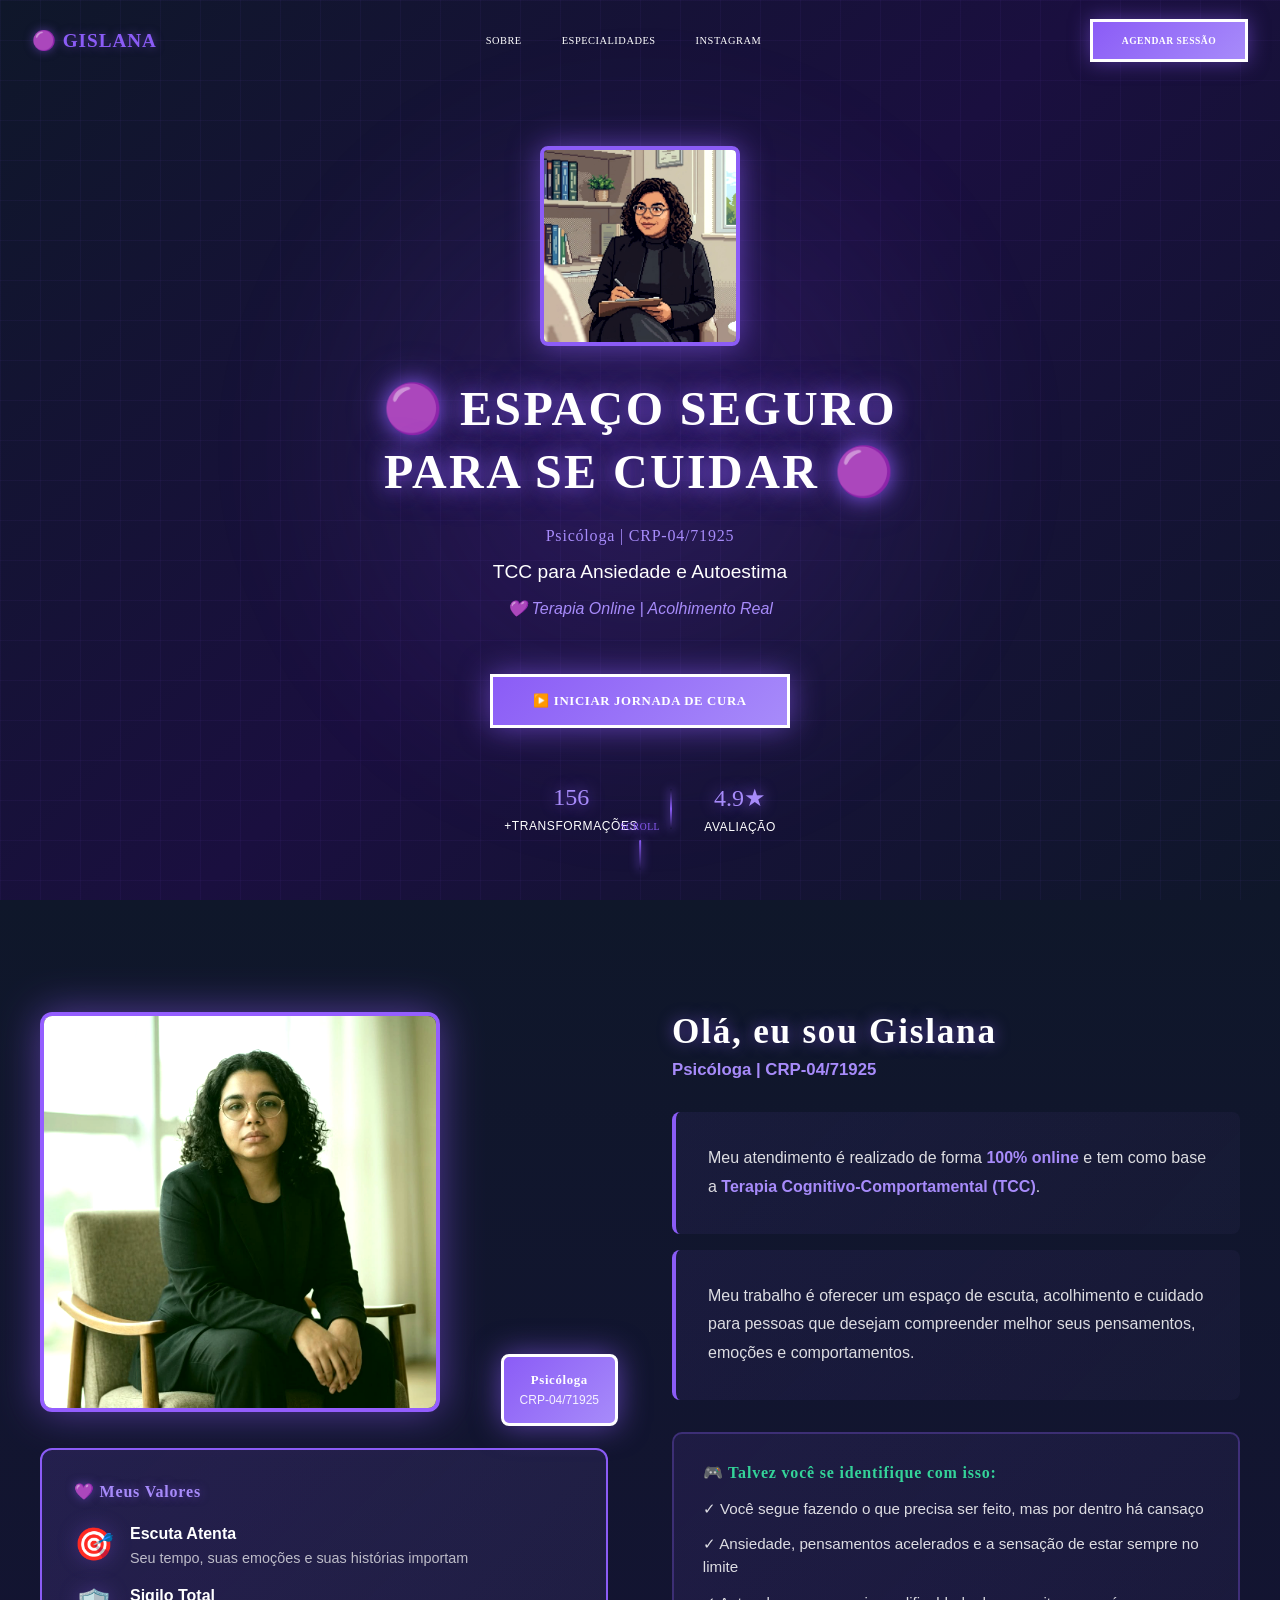
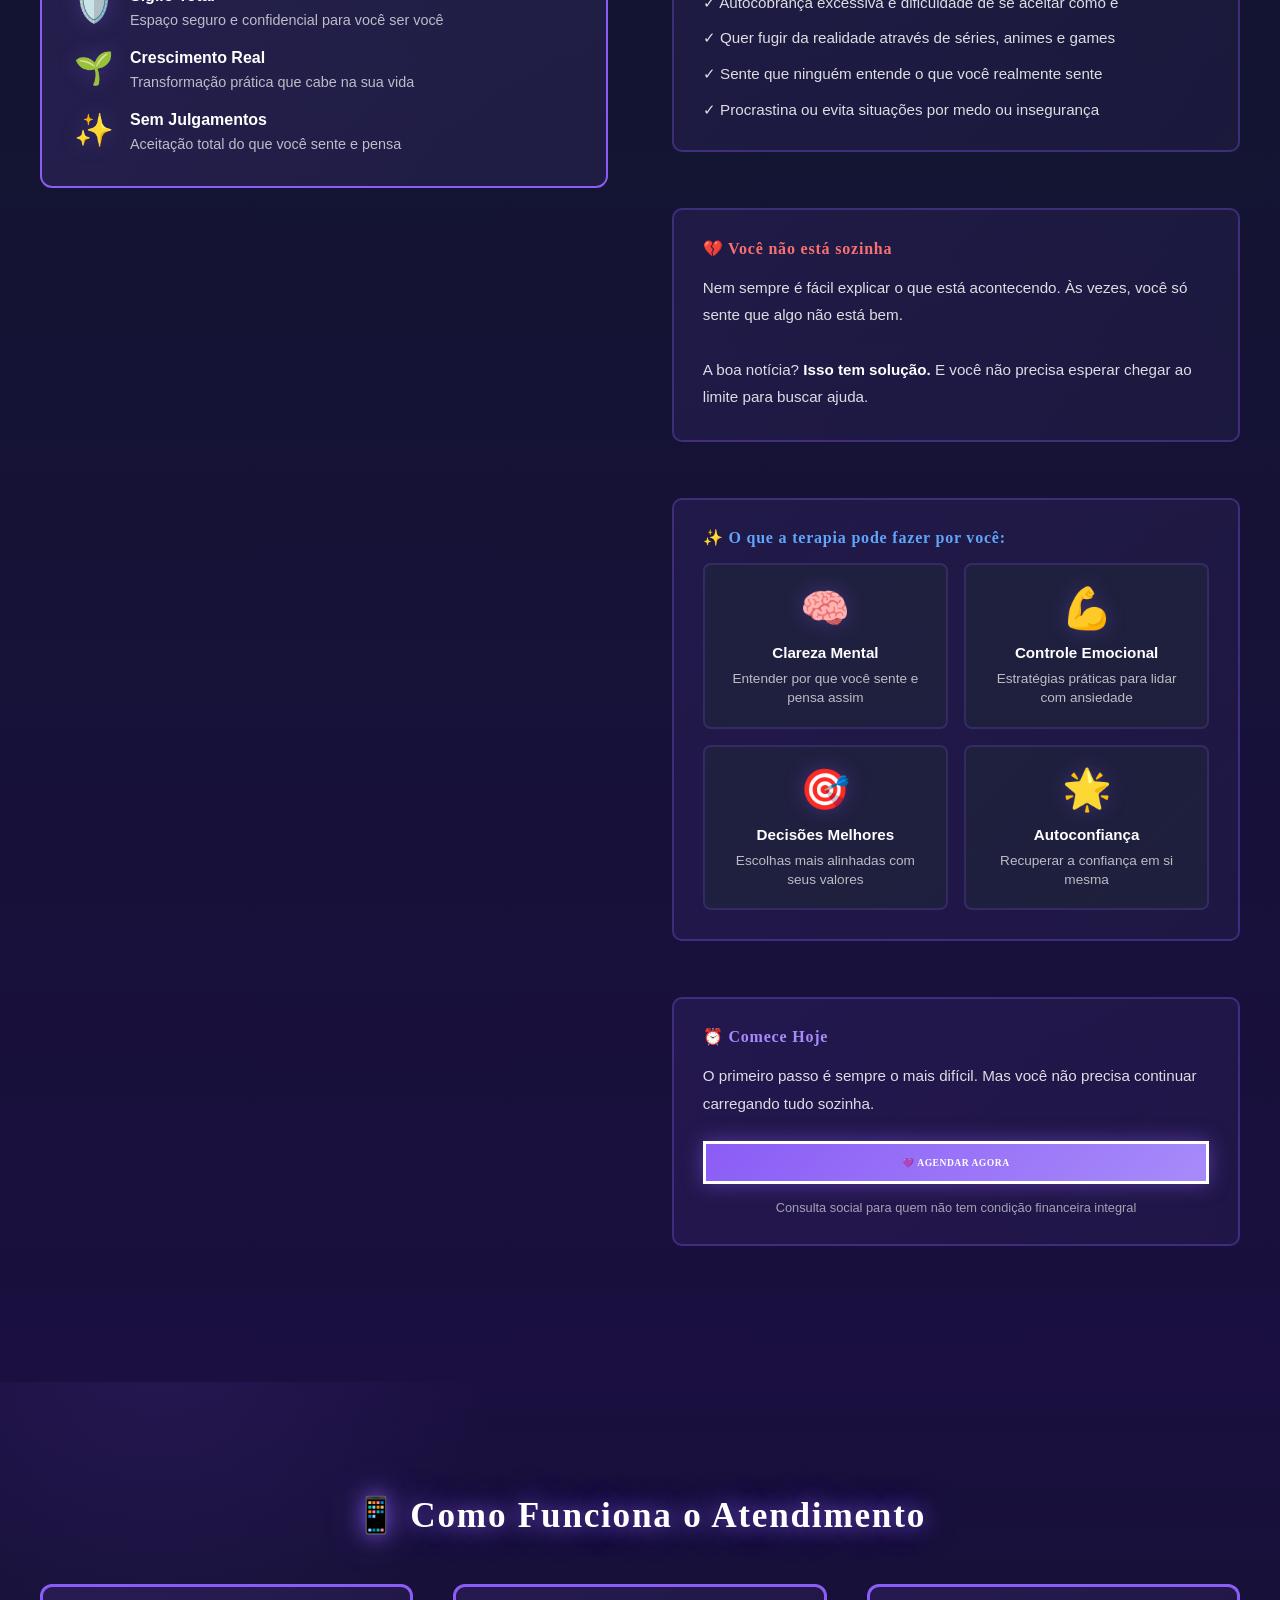
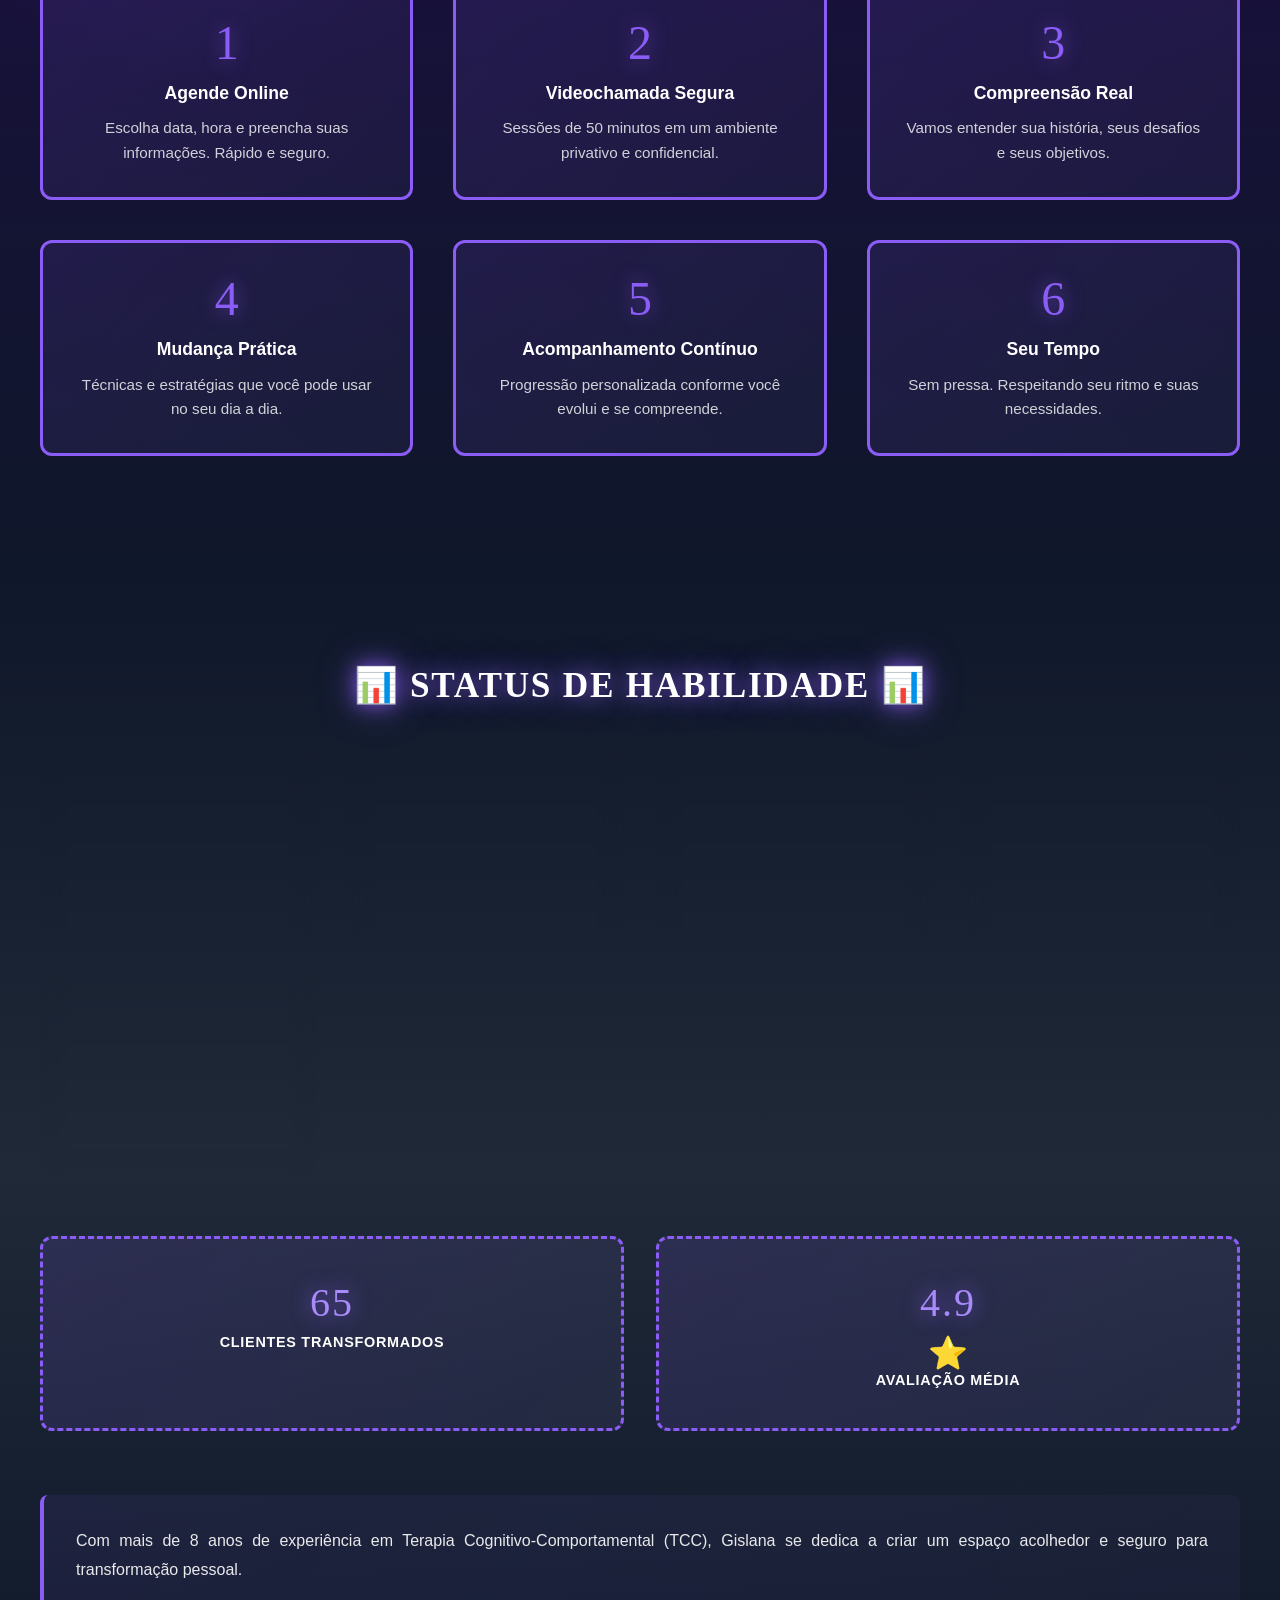
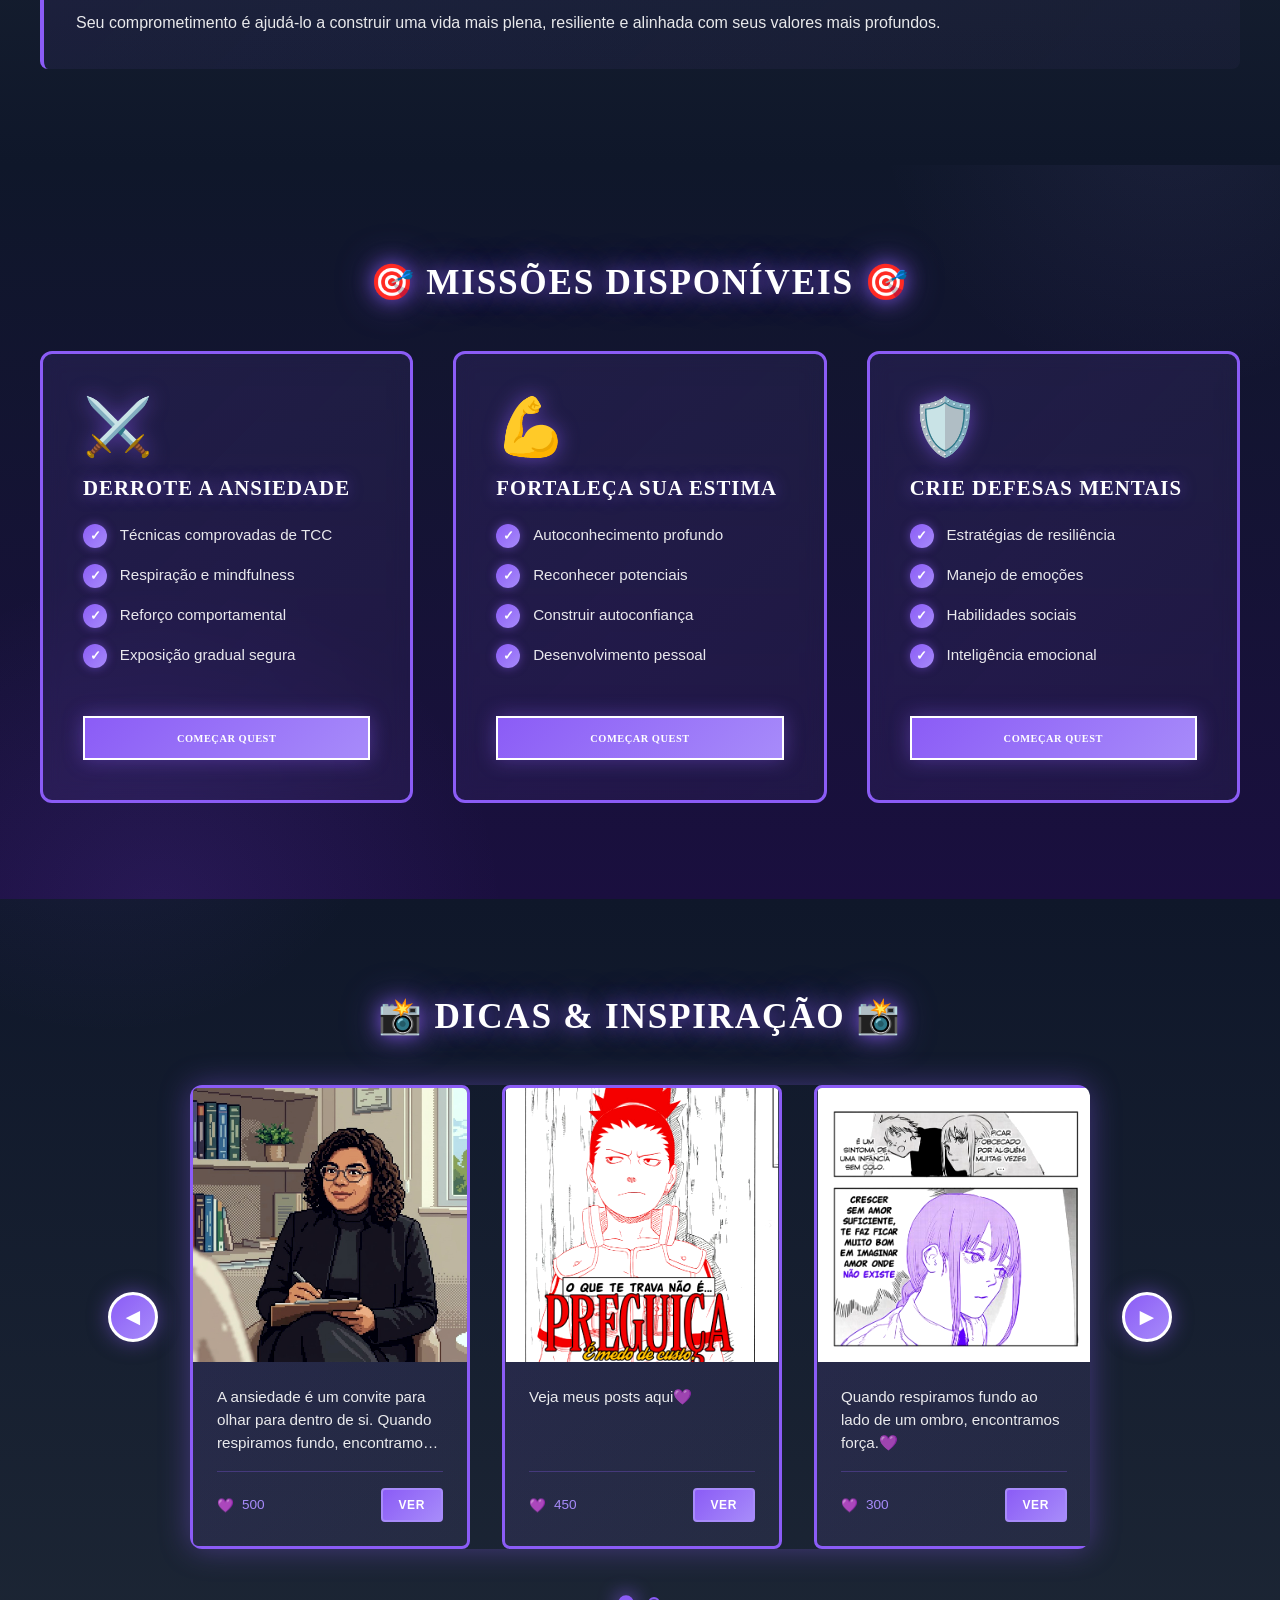
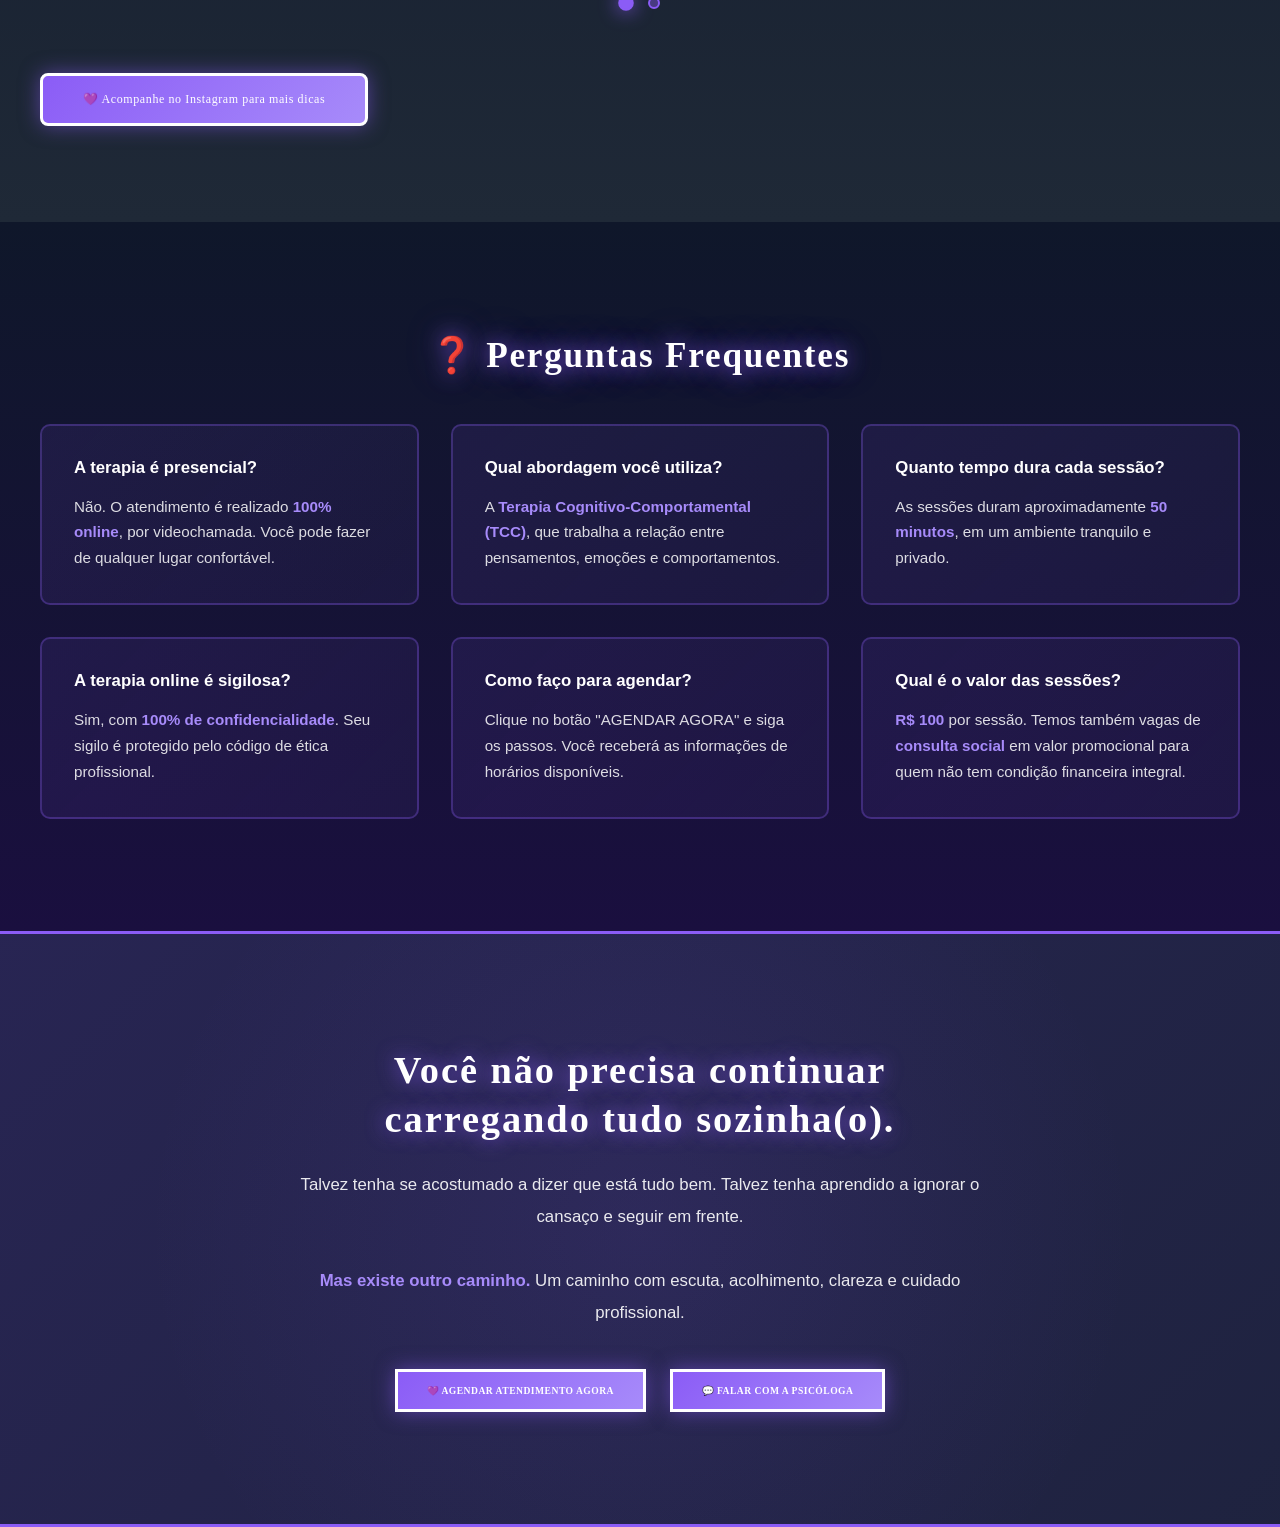
==== commit ad7a5fde: "chore: update site metadata with new canonical domain URL" ====
--- a/index.html
+++ b/index.html
@@ -10,11 +10,12 @@
 
     <!-- ==================== OPEN GRAPH (OG) ==================== -->
     <meta property="og:type" content="website">
-    <meta property="og:url" content="https://piscolana.vercel.app/">
+    <meta property="og:url" content="https://www.piscolana.com.br/">
+    
     <meta property="og:title" content="Gislana | Psicóloga - Terapia Online TCC 💜">
     <meta property="og:description"
         content="🟣 Espaço seguro para se cuidar. Terapia Online especializada em Ansiedade e Autoestima. Sessões de 50 minutos com TCC. Acolhimento real. 💜">
-    <meta property="og:image" content="https://piscolana.vercel.app/assets/gislana-home.jpg">
+    <meta property="og:image" content="https://www.piscolana.com.br/assets/gislana-home.jpg">
     <meta property="og:image:width" content="1200">
     <meta property="og:image:height" content="630">
     <meta property="og:image:type" content="image/jpeg">
@@ -22,13 +23,14 @@
 
     <!-- Twitter Card -->
     <meta name="twitter:card" content="summary_large_image">
-    <meta name="twitter:url" content="https://piscolana.vercel.app/">
+    <meta name="twitter:url" content="https://www.piscolana.com.br/">
     <meta name="twitter:title" content="Gislana | Psicóloga - Terapia Online TCC 💜">
     <meta name="twitter:description"
         content="Espaço seguro para se cuidar. Terapia Online TCC para Ansiedade e Autoestima.">
-    <meta name="twitter:image" content="https://piscolana.vercel.app/assets/gislana-home.jpg">
+    <meta name="twitter:image" content="https://www.piscolana.com.br/assets/gislana-home.jpg">
 
     <!-- Standard Meta Tags -->
+    <link rel="canonical" href="https://www.piscolana.com.br/">
     <meta name="description"
         content="Psicóloga especializada em TCC. Terapia online para ansiedade e autoestima. Acolhimento real, espaço seguro. Sessões de 50 minutos. 💜">
     <meta name="keywords"
@@ -865,7 +867,7 @@
     <script>
         // Adiciona listener para botão "Voltar e Editar" no Step 3
         document.addEventListener('DOMContentLoaded', () => {
-            const backBtn2 = document.getElementById('backStepBtn2'); 
+            const backBtn2 = document.getElementById('backStepBtn2');
             if (backBtn2) {
                 backBtn2.addEventListener('click', () => {
                     document.getElementById('step3').style.display = 'none';
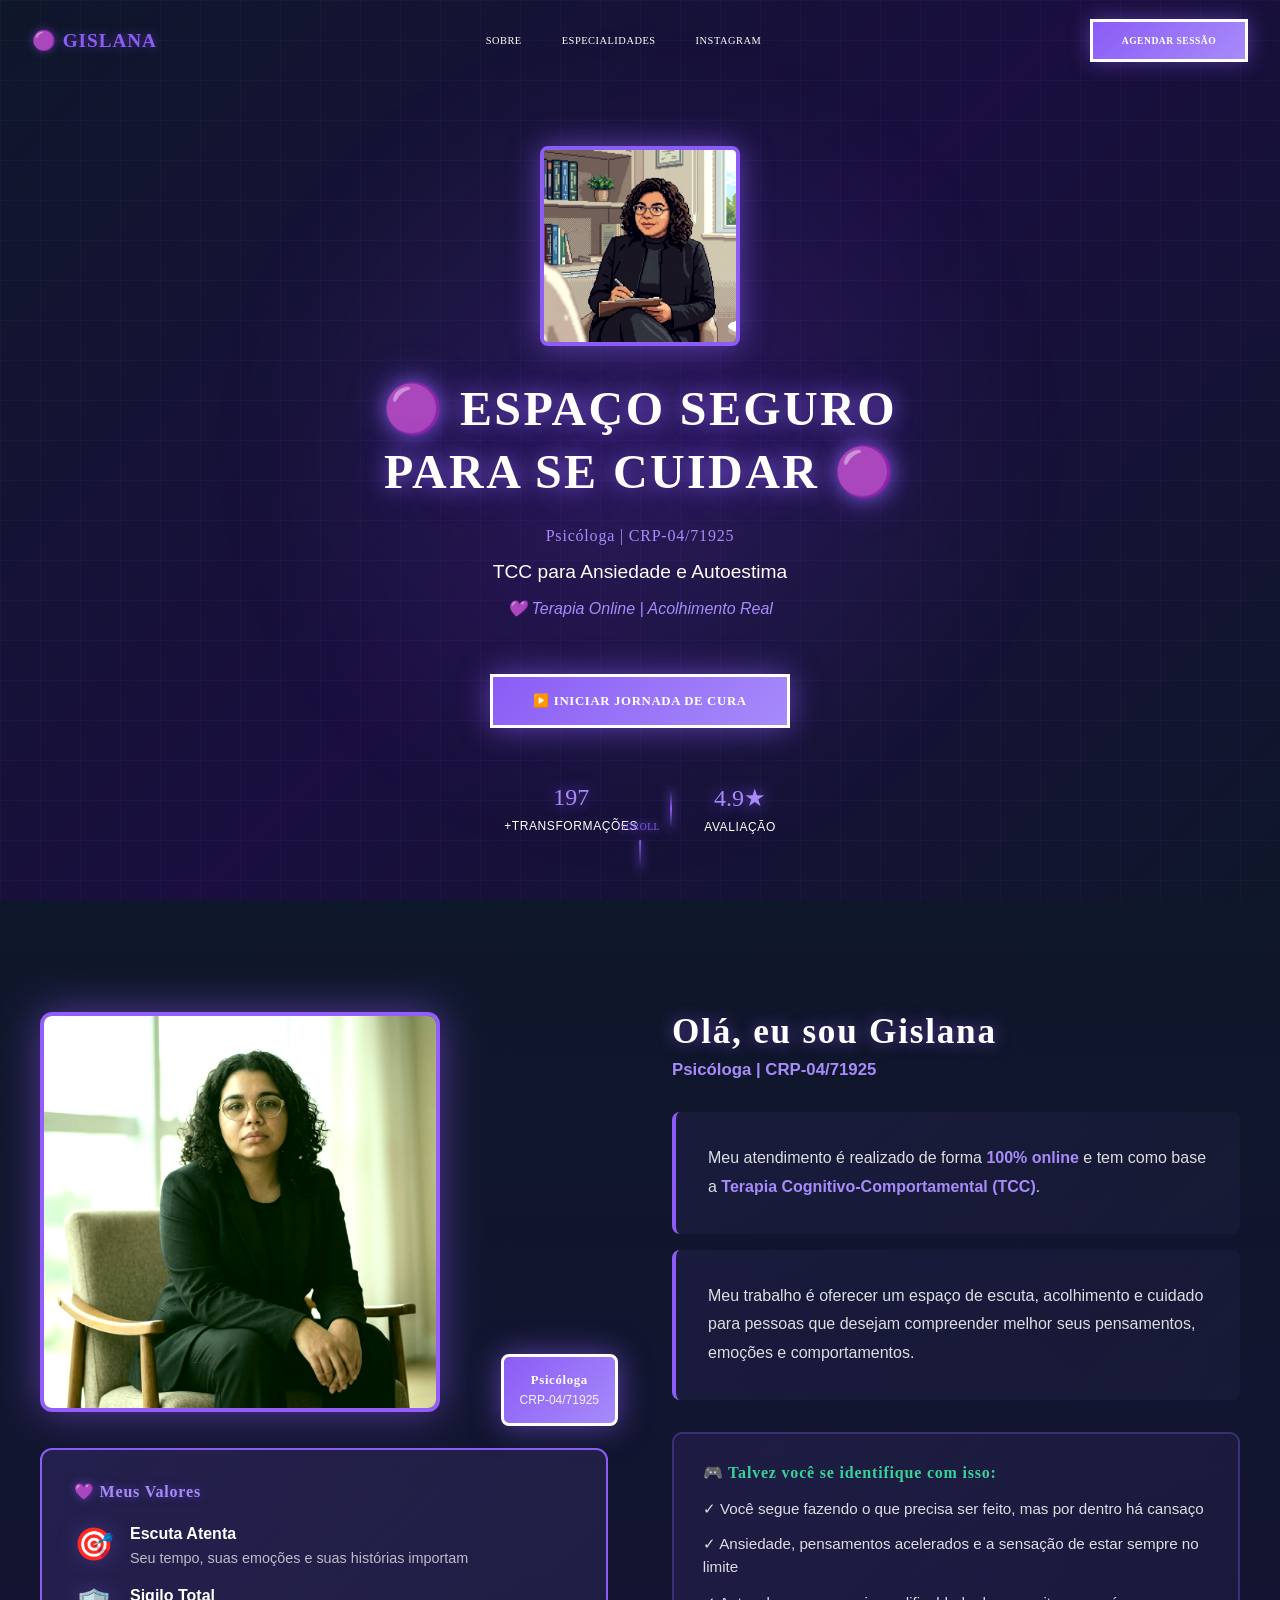
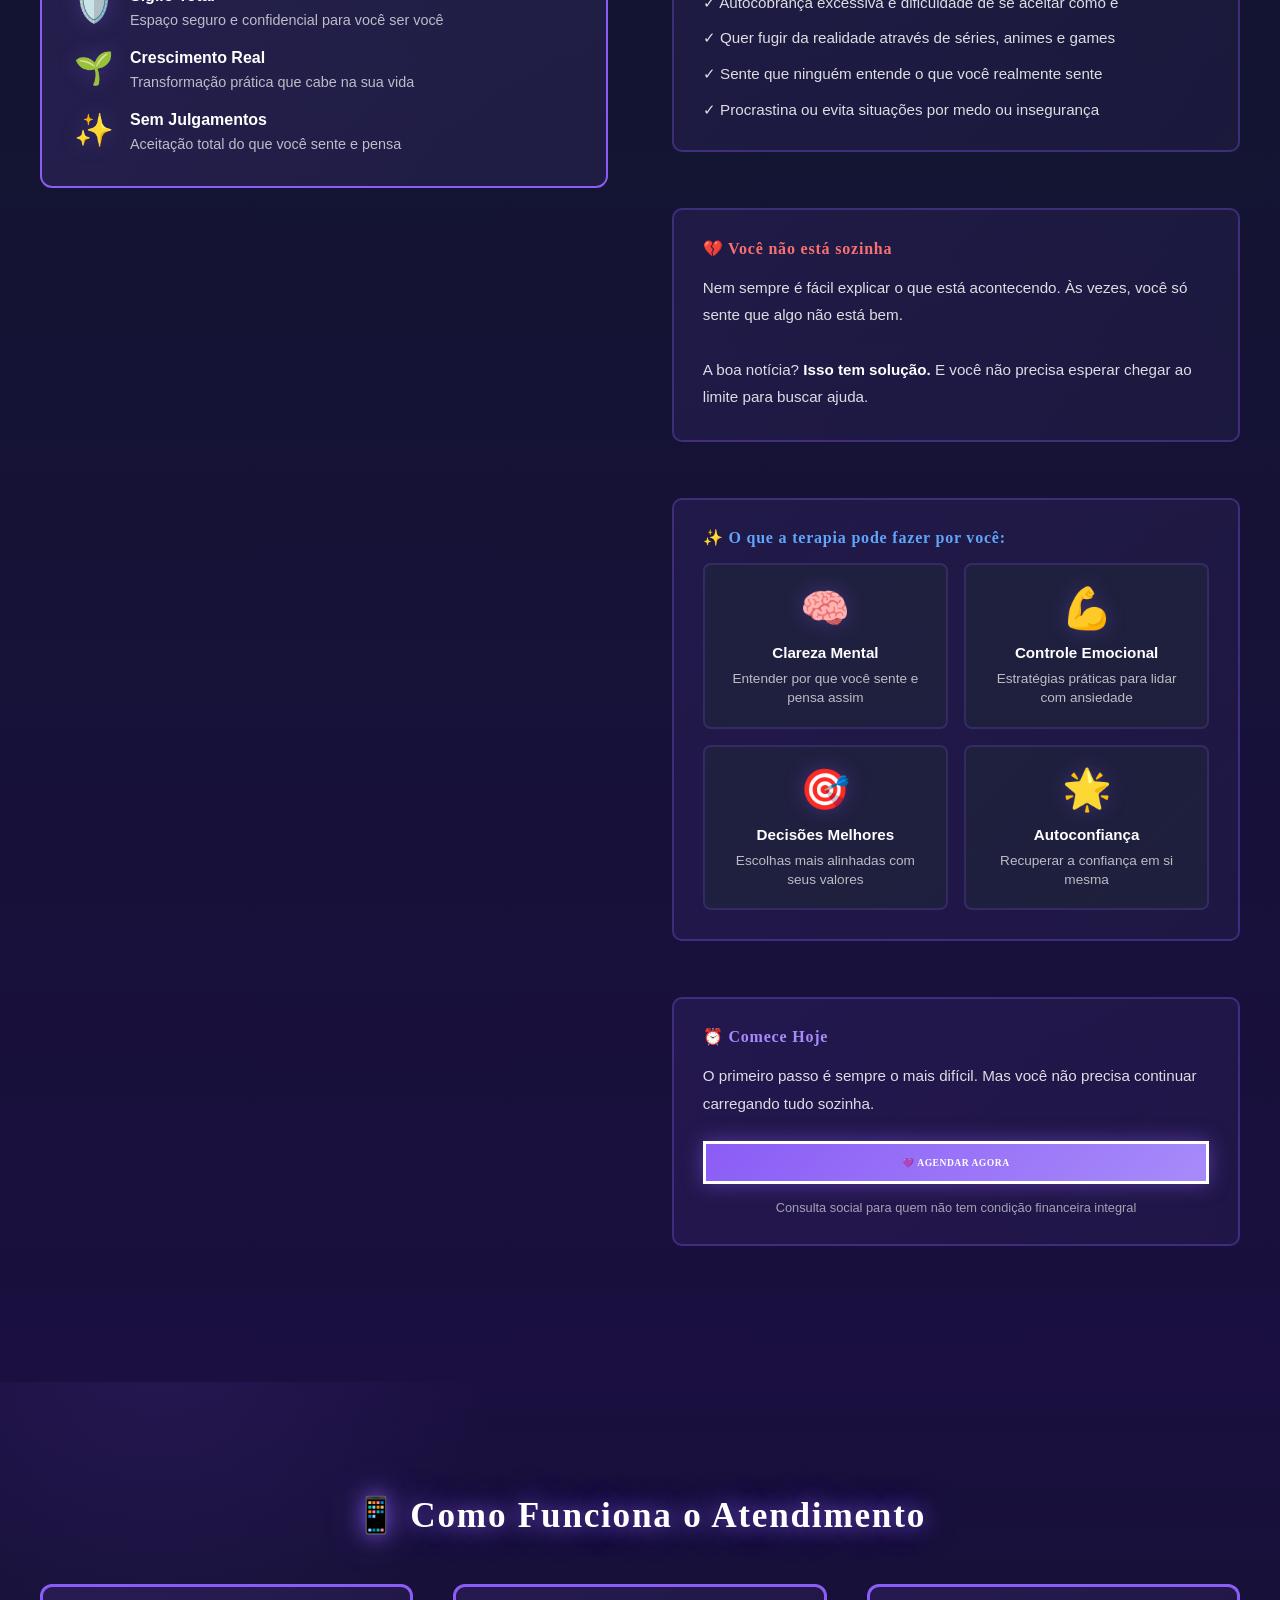
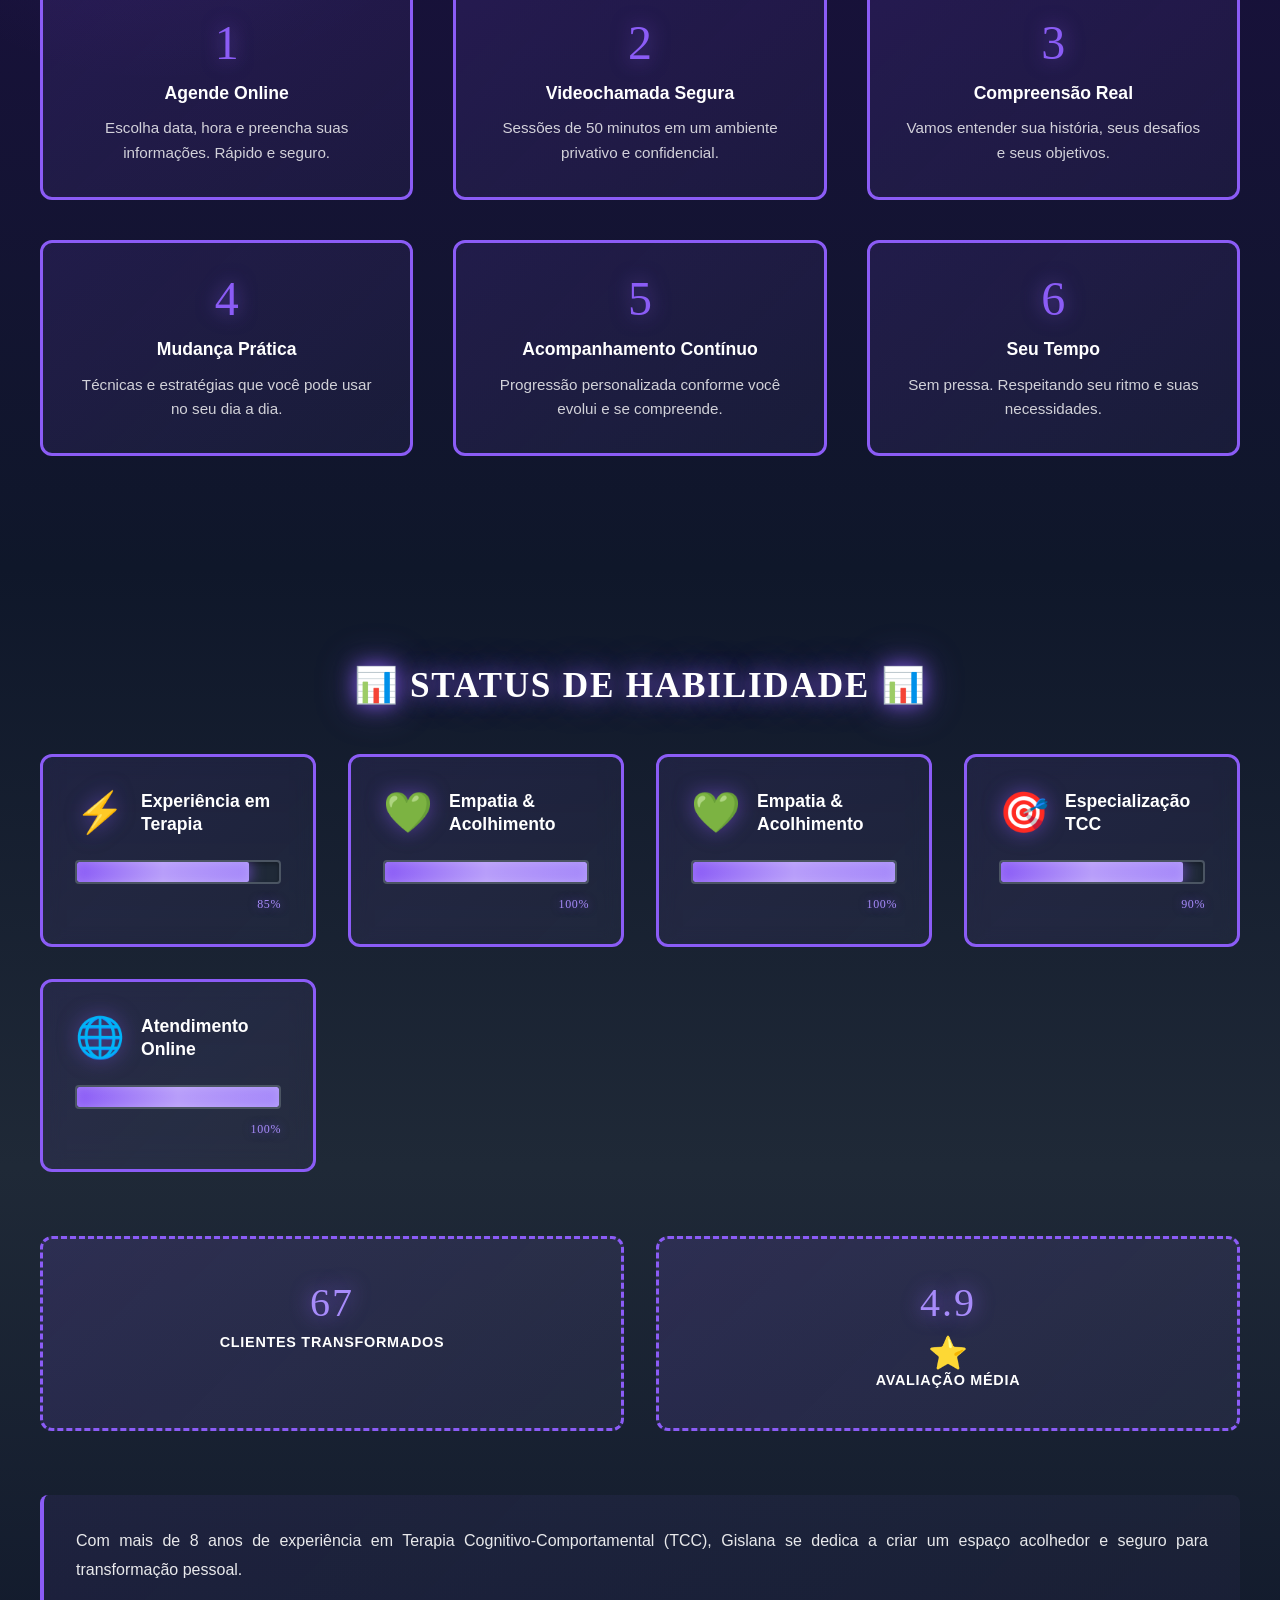
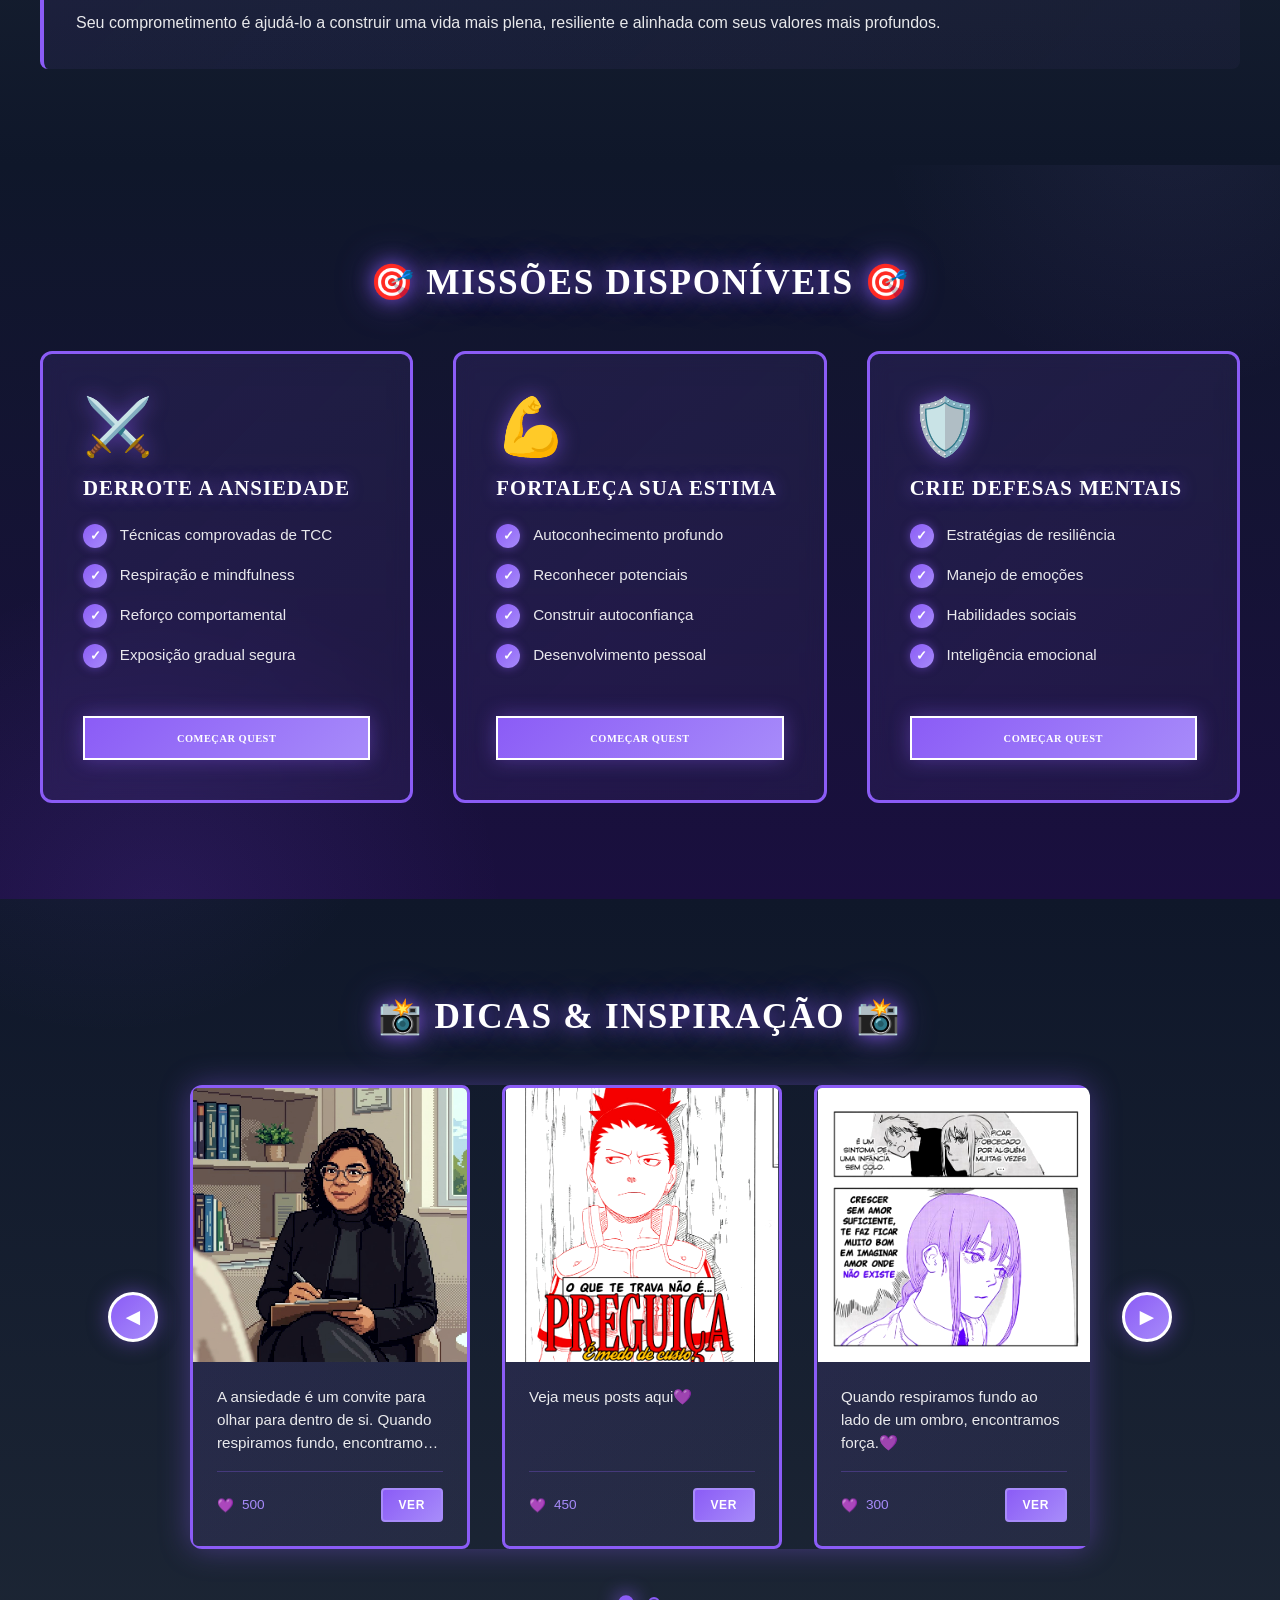
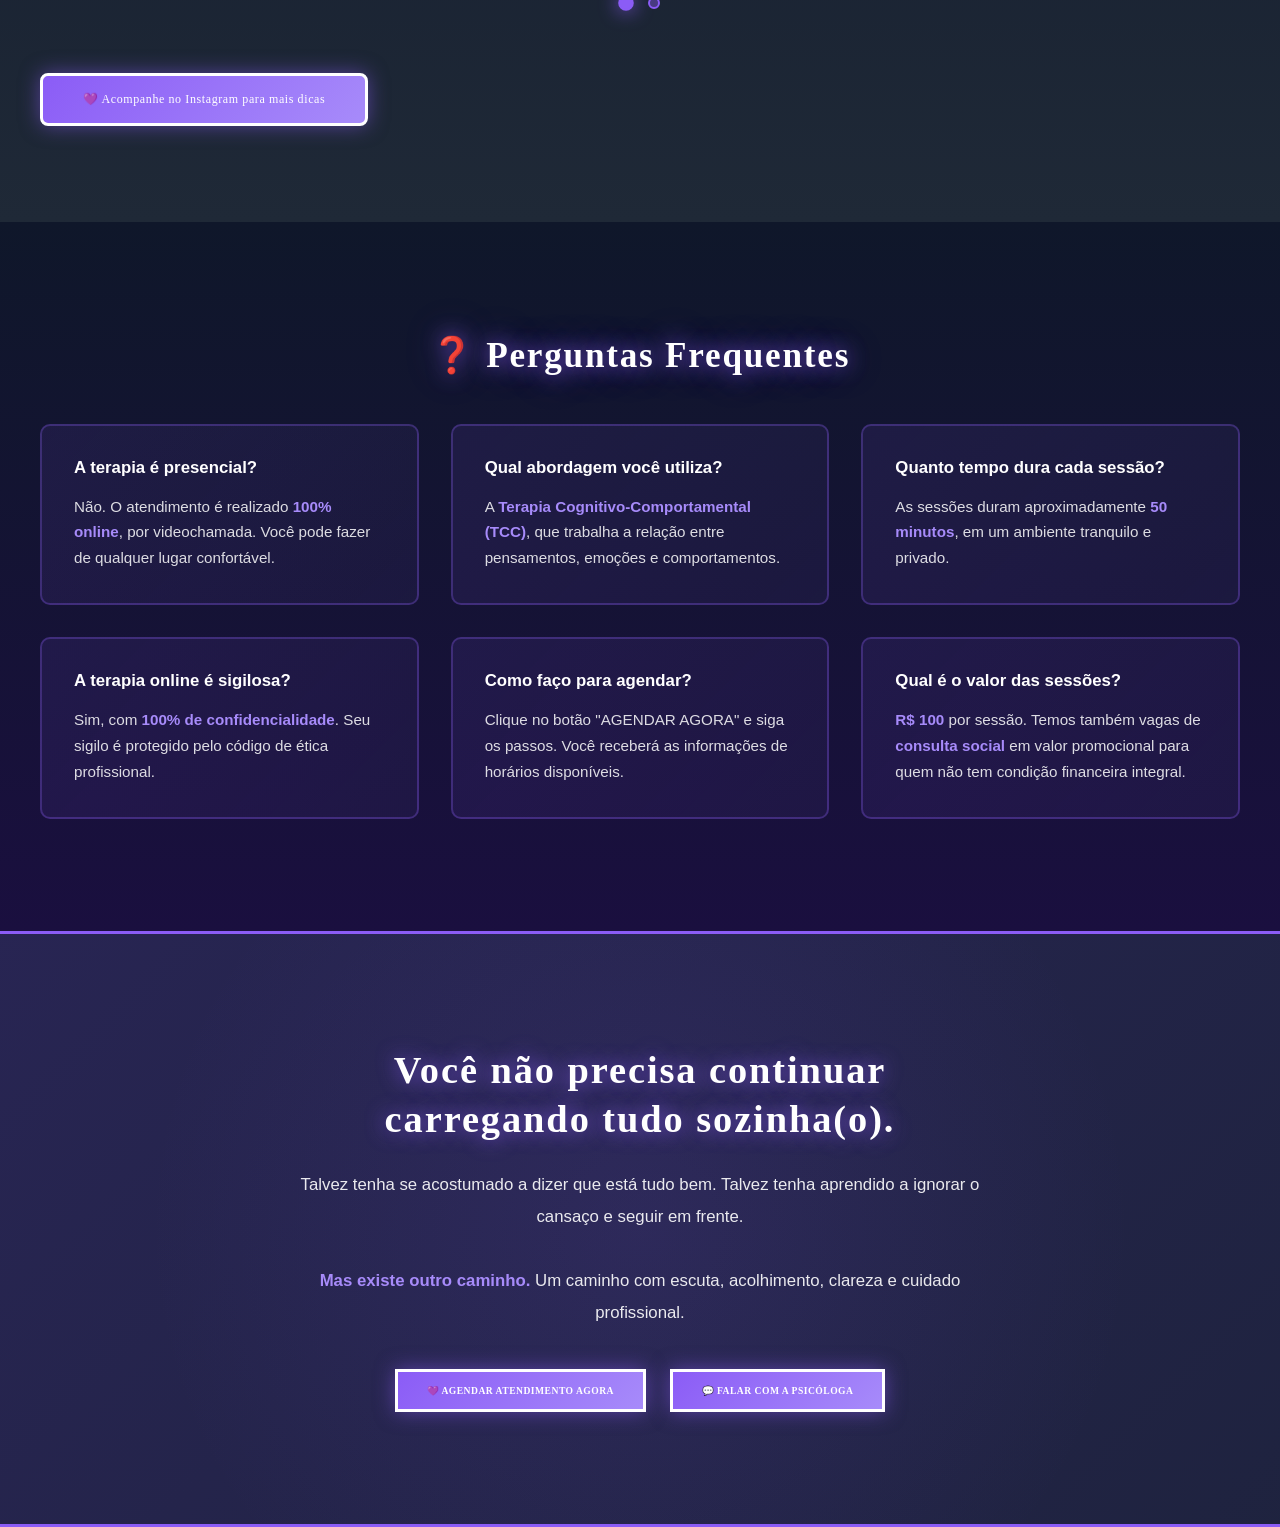
==== commit dec7824e: "fix: update metadata URLs to Vercel domain" ====
--- a/index.html
+++ b/index.html
@@ -10,12 +10,13 @@
 
     <!-- ==================== OPEN GRAPH (OG) ==================== -->
     <meta property="og:type" content="website">
+
     <meta property="og:url" content="https://www.piscolana.com.br/">
-    
+
     <meta property="og:title" content="Gislana | Psicóloga - Terapia Online TCC 💜">
     <meta property="og:description"
         content="🟣 Espaço seguro para se cuidar. Terapia Online especializada em Ansiedade e Autoestima. Sessões de 50 minutos com TCC. Acolhimento real. 💜">
-    <meta property="og:image" content="https://www.piscolana.com.br/assets/gislana-home.jpg">
+    <meta property="og:image" content="https:/www.piscolana.com.br/assets/gislana-home.jpg">
     <meta property="og:image:width" content="1200">
     <meta property="og:image:height" content="630">
     <meta property="og:image:type" content="image/jpeg">
@@ -23,14 +24,13 @@
 
     <!-- Twitter Card -->
     <meta name="twitter:card" content="summary_large_image">
-    <meta name="twitter:url" content="https://www.piscolana.com.br/">
+    <meta name="twitter:url" content="https://piscolana.vercel.app/">
     <meta name="twitter:title" content="Gislana | Psicóloga - Terapia Online TCC 💜">
     <meta name="twitter:description"
         content="Espaço seguro para se cuidar. Terapia Online TCC para Ansiedade e Autoestima.">
-    <meta name="twitter:image" content="https://www.piscolana.com.br/assets/gislana-home.jpg">
+    <meta name="twitter:image" content="https://piscolana.vercel.app/assets/gislana-home.jpg">
 
     <!-- Standard Meta Tags -->
-    <link rel="canonical" href="https://www.piscolana.com.br/">
     <meta name="description"
         content="Psicóloga especializada em TCC. Terapia online para ansiedade e autoestima. Acolhimento real, espaço seguro. Sessões de 50 minutos. 💜">
     <meta name="keywords"
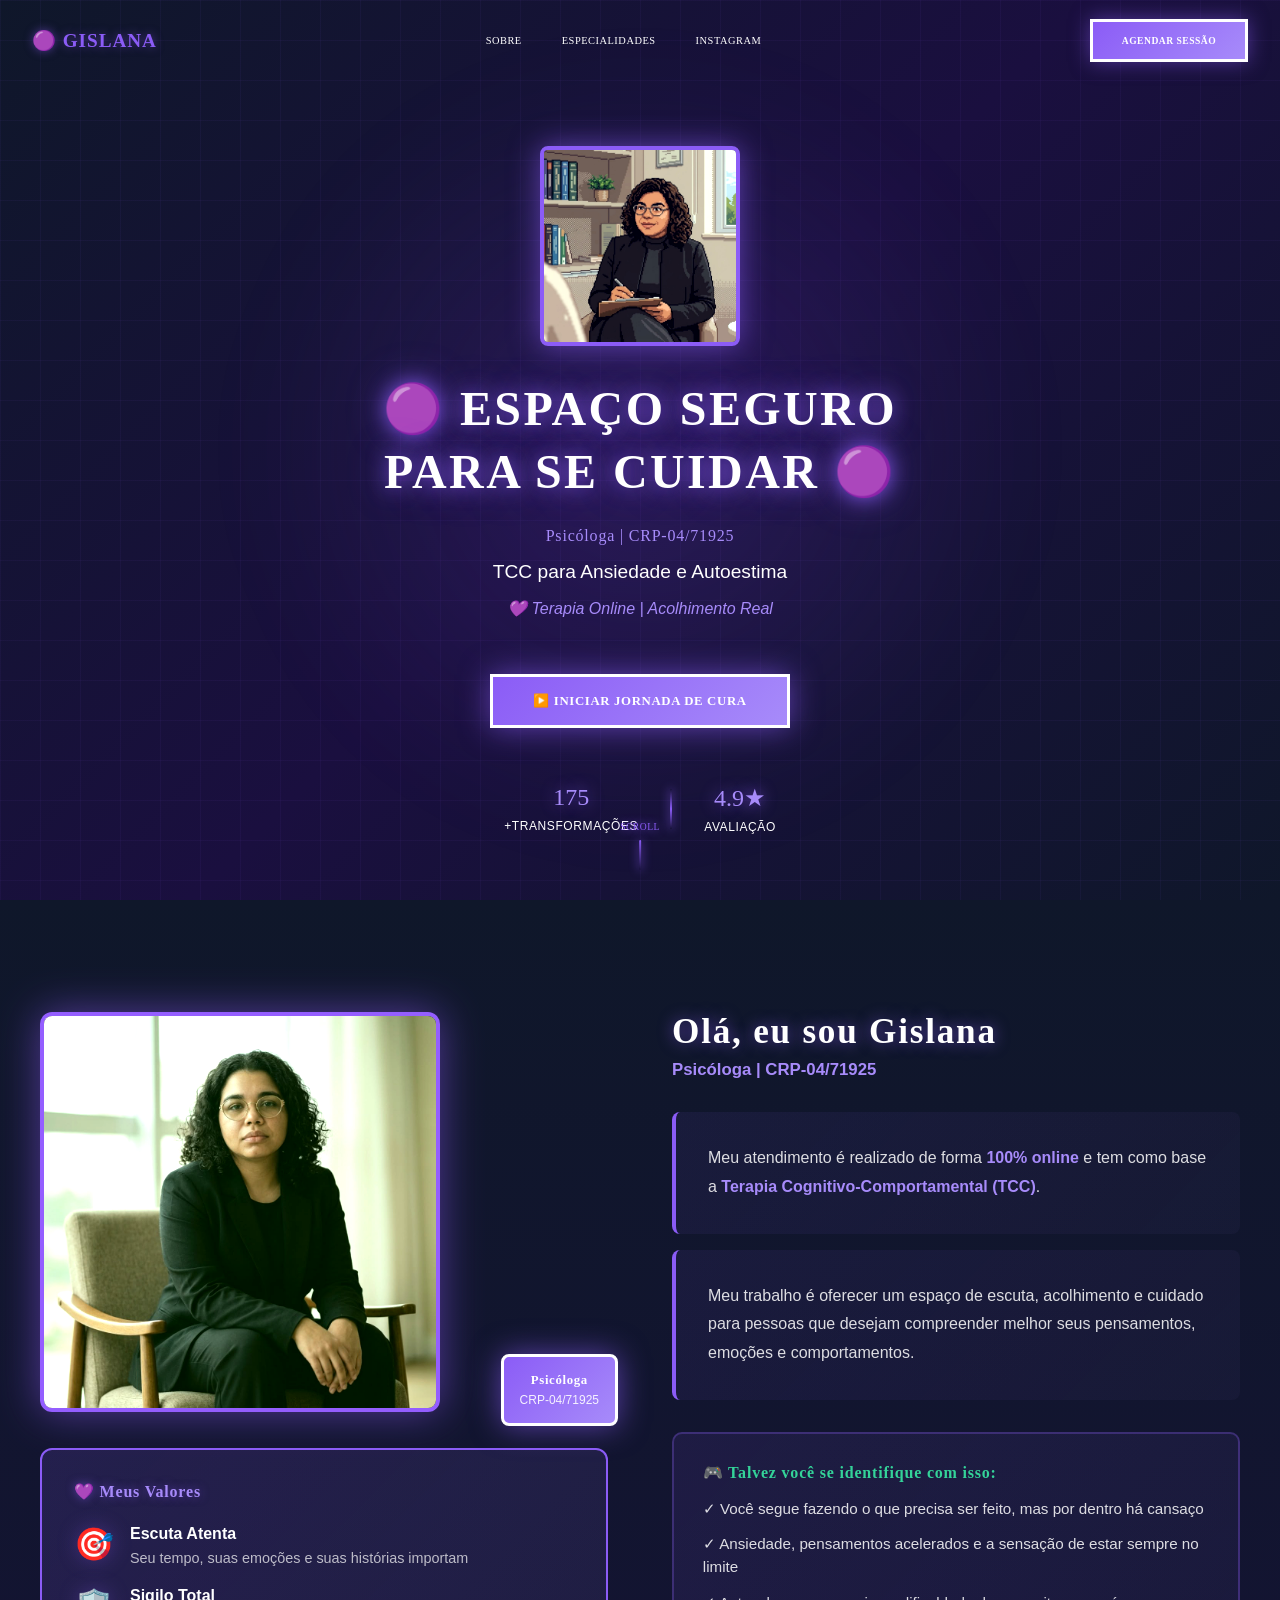
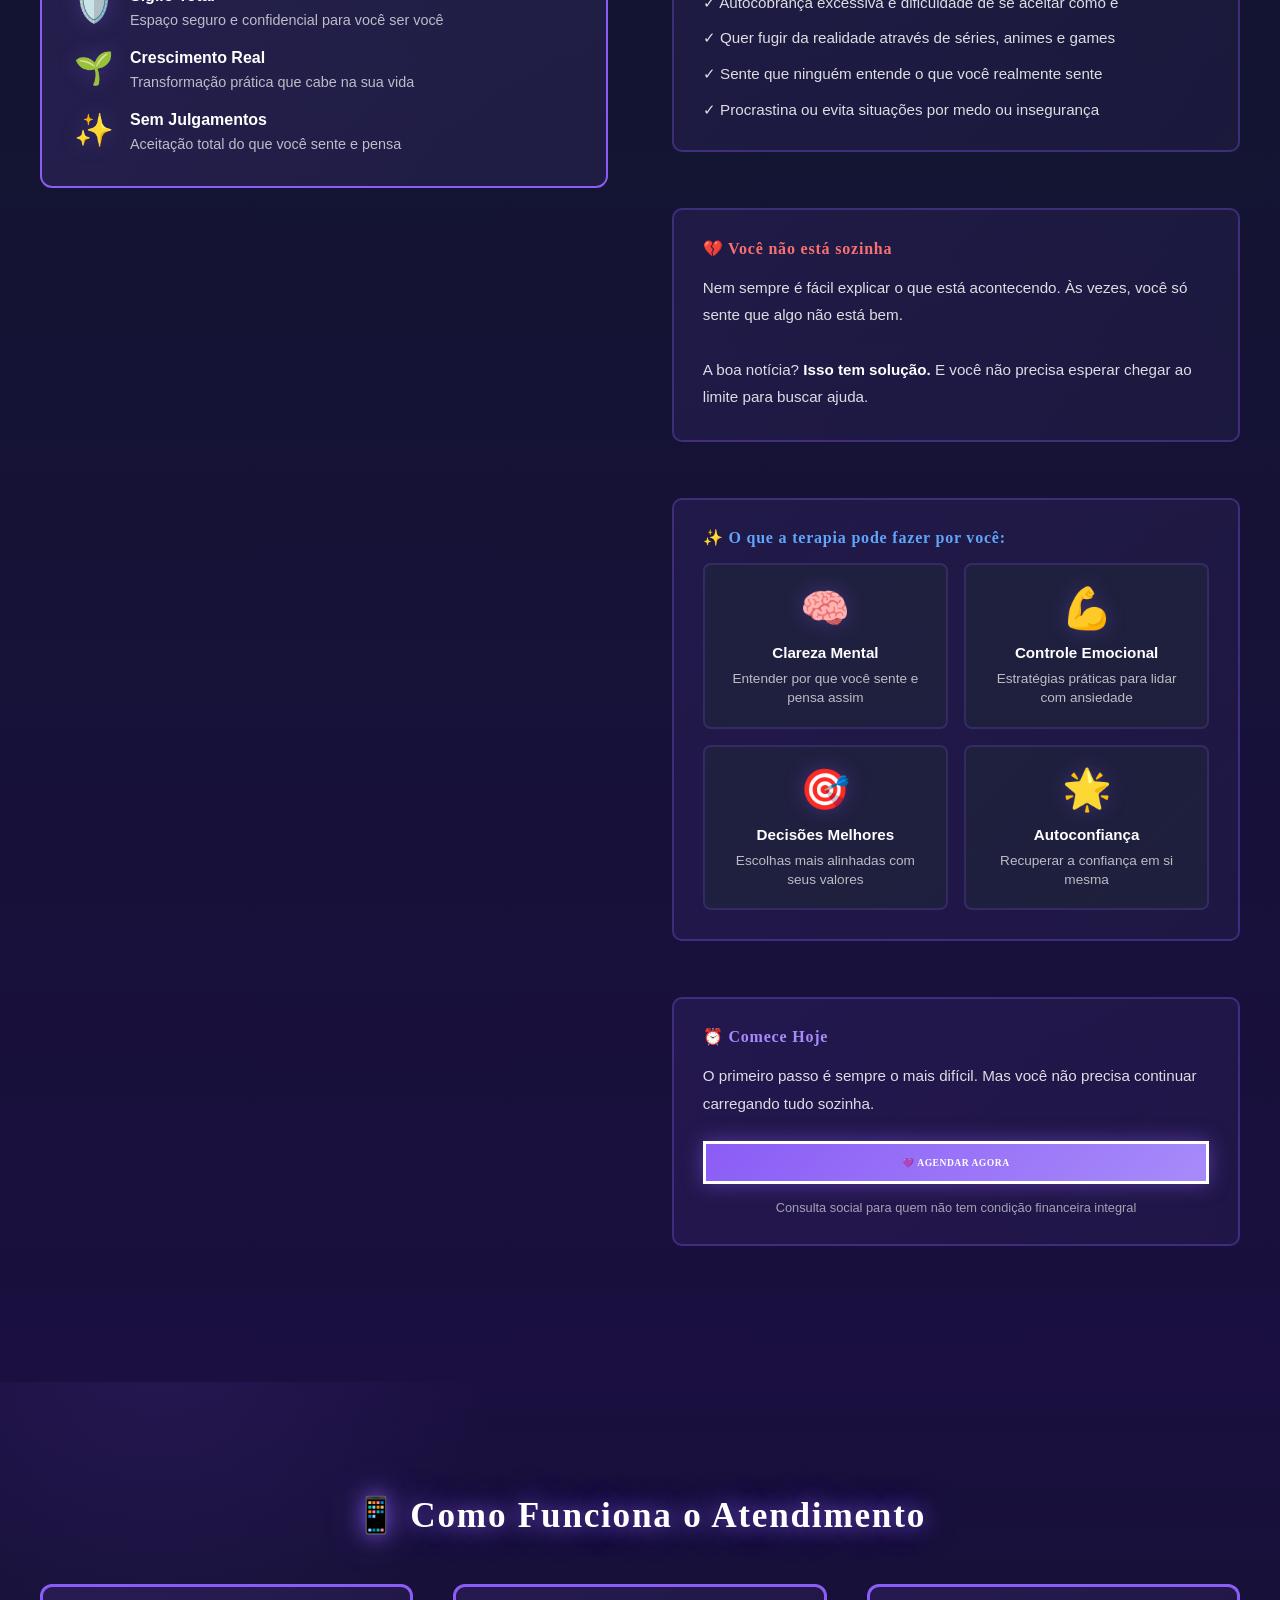
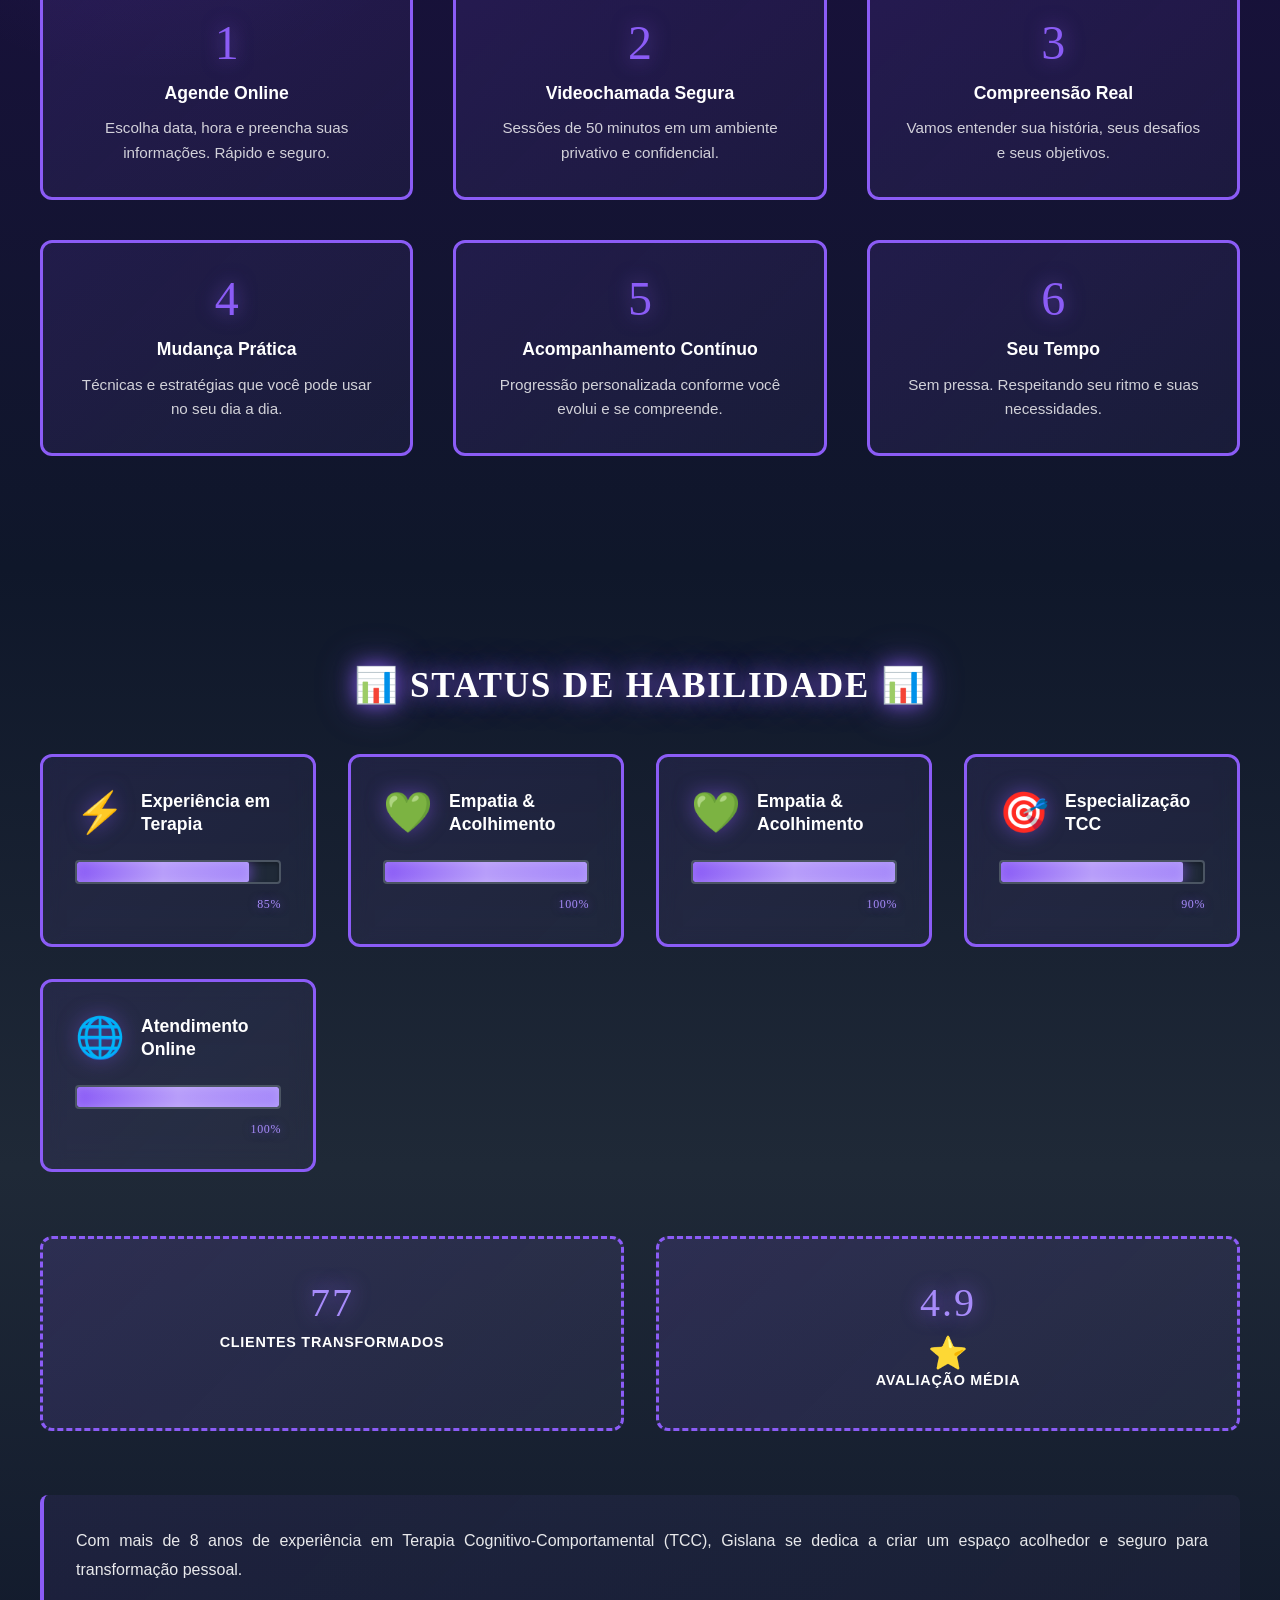
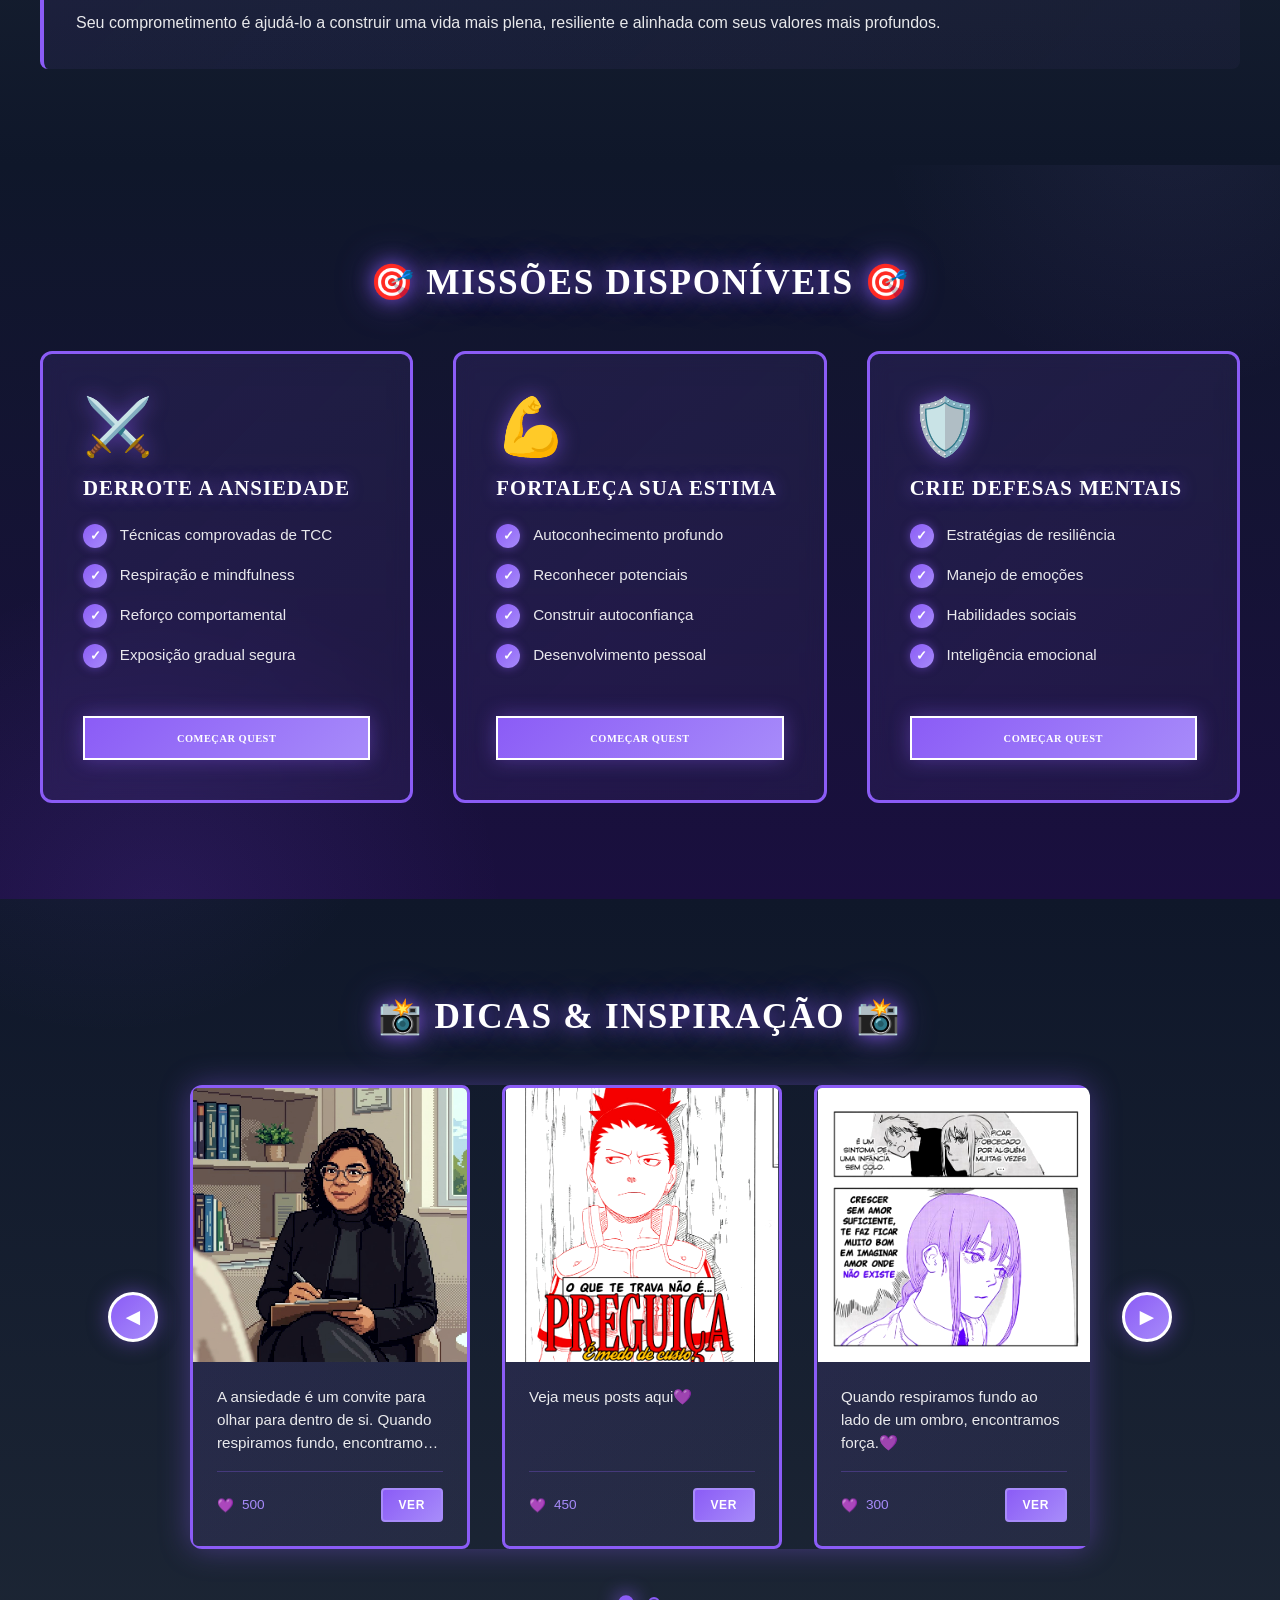
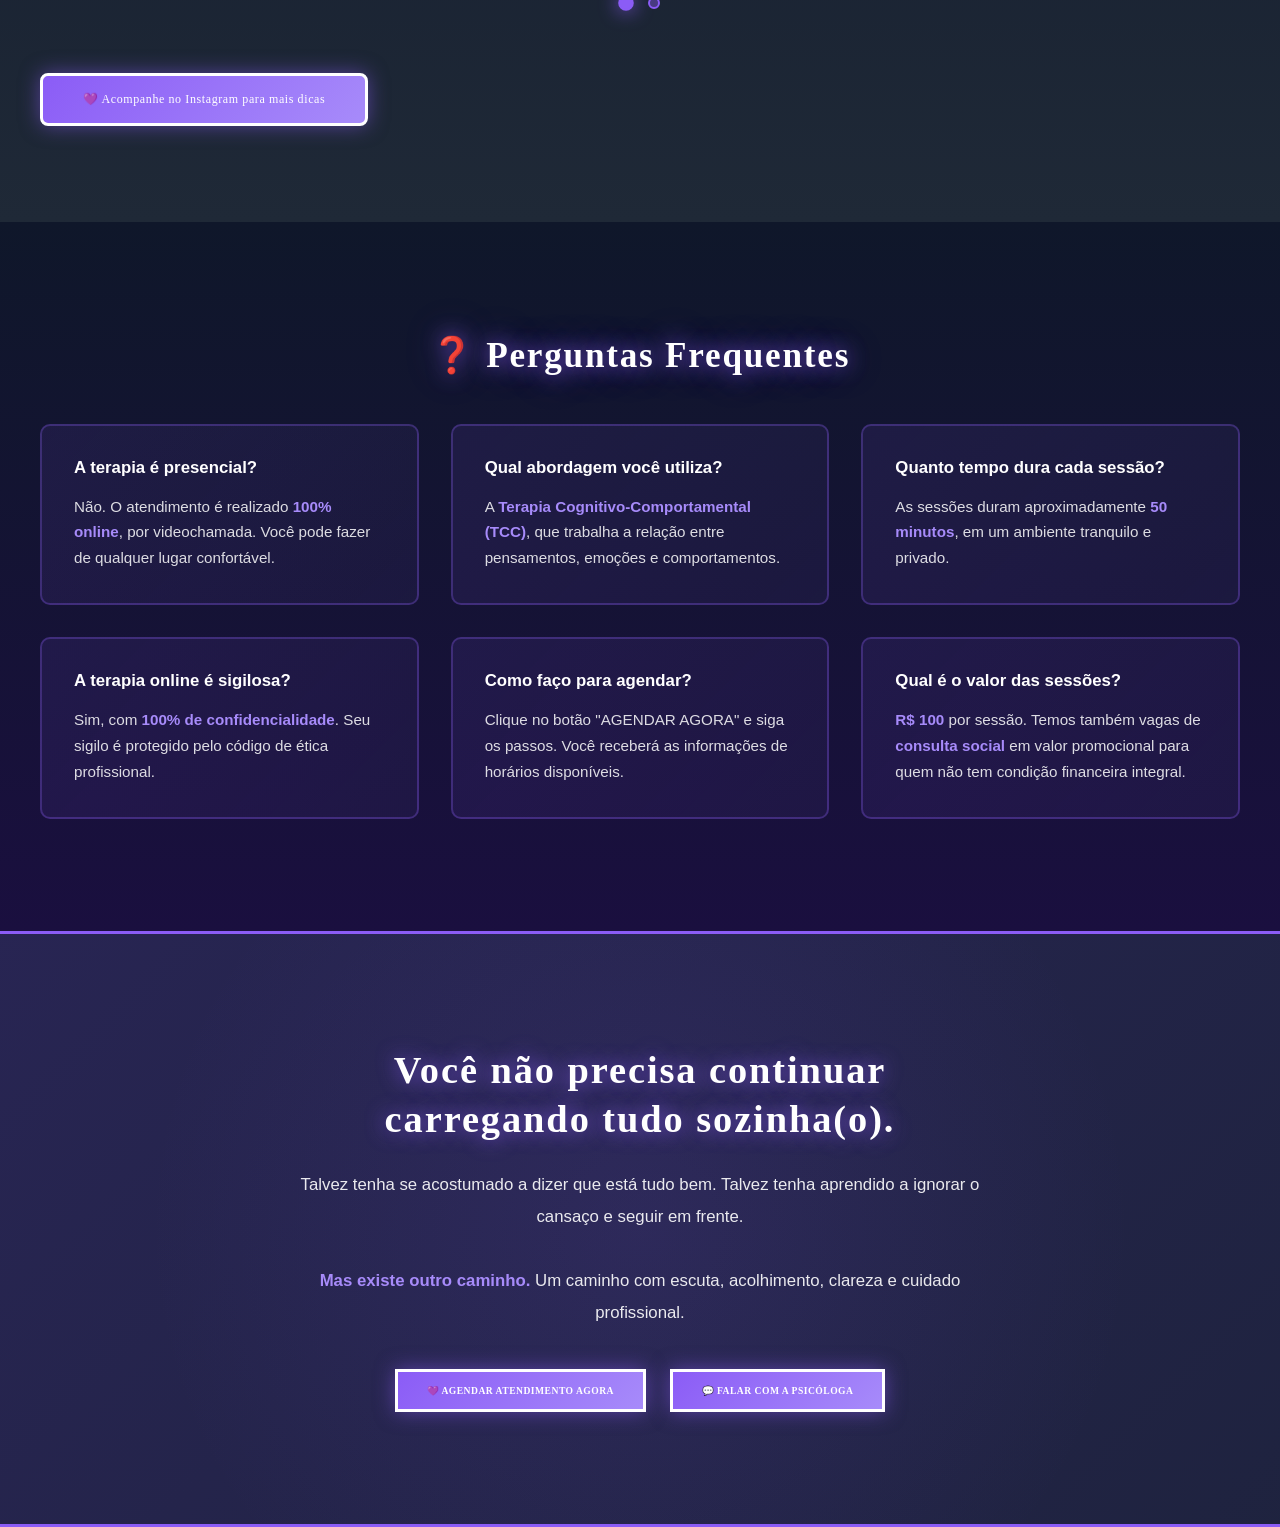
==== commit 4d3b9953: "feat: fix  og graph and more responiveness" ====
--- a/index.html
+++ b/index.html
@@ -16,7 +16,7 @@
     <meta property="og:title" content="Gislana | Psicóloga - Terapia Online TCC 💜">
     <meta property="og:description"
         content="🟣 Espaço seguro para se cuidar. Terapia Online especializada em Ansiedade e Autoestima. Sessões de 50 minutos com TCC. Acolhimento real. 💜">
-    <meta property="og:image" content="https:/www.piscolana.com.br/assets/gislana-home.jpg">
+    <meta property="og:image" content="https://www.piscolana.com.br/assets/gislana-home.jpg">
     <meta property="og:image:width" content="1200">
     <meta property="og:image:height" content="630">
     <meta property="og:image:type" content="image/jpeg">
@@ -24,11 +24,11 @@
 
     <!-- Twitter Card -->
     <meta name="twitter:card" content="summary_large_image">
-    <meta name="twitter:url" content="https://piscolana.vercel.app/">
+    <meta name="twitter:url" content="https://www.piscolana.com.br/">
     <meta name="twitter:title" content="Gislana | Psicóloga - Terapia Online TCC 💜">
     <meta name="twitter:description"
         content="Espaço seguro para se cuidar. Terapia Online TCC para Ansiedade e Autoestima.">
-    <meta name="twitter:image" content="https://piscolana.vercel.app/assets/gislana-home.jpg">
+    <meta name="twitter:image" content="https://www.piscolana.com.br/assets/gislana-home.jpg">
 
     <!-- Standard Meta Tags -->
     <meta name="description"
--- a/styles/responsive.css
+++ b/styles/responsive.css
@@ -0,0 +1,104 @@
+/* ==================== GLOBAL RESPONSIVE FIXES ==================== */
+/* Garante que nenhum elemento quebre o layout em telas muito pequenas (ex: Samsung A01 - 320px/360px) */
+
+@media (max-width: 480px) {
+    /* Força os elementos com largura fixa a se adaptarem à tela */
+    .hero-content, 
+    .stat-box, 
+    .especialidade-card, 
+    .insta-card, 
+    .comunidade-card, 
+    .modal-content, 
+    .success-content {
+        width: 100% !important;
+        max-width: 100% !important;
+        min-width: 0 !important;
+        box-sizing: border-box;
+    }
+
+    body, section {
+        overflow-x: hidden;
+    }
+
+    /* Reduz paddings para não apertar o conteúdo no Modal */
+    .modal-content {
+        padding: 1.5rem !important;
+        margin: 10px !important;
+        width: calc(100% - 20px) !important;
+    }
+
+    /* Ajuste nos elementos criados via JS (Calendário e Horários) */
+    .calendar-days div, 
+    .calendar-weekdays div,
+    .calendar-day {
+        font-size: 0.7rem !important;
+        padding: 0.4rem 0.2rem !important;
+    }
+
+    .time-slot {
+        font-size: 0.7rem !important;
+        padding: 0.6rem 0.2rem !important;
+    }
+
+    .schedule-btn {
+        padding: 0.8rem 1rem !important;
+        font-size: 0.7rem !important;
+        width: 100% !important;
+        max-width: 100% !important;
+    }
+    
+    .schedule-actions,
+    .schedule-actions-double {
+        flex-direction: column;
+        gap: 0.8rem;
+    }
+
+    h1, .hero-title {
+        font-size: 1.5rem !important;
+    }
+
+    h2 {
+        font-size: 1.2rem !important;
+    }
+    
+    /* Ajustes específicos para navbar no mobile */
+    .navbar-container {
+        padding: 0.5rem 1rem !important;
+    }
+    
+    .logo-text {
+        font-size: 1rem !important;
+    }
+}
+
+@media (max-width: 360px) {
+    /* Ajustes extras para telas extremamente pequenas (Samsung A01, iPhone SE) */
+    .time-slot {
+        font-size: 0.6rem !important;
+        padding: 0.5rem 0.1rem !important;
+    }
+    
+    .calendar-days div, 
+    .calendar-weekdays div,
+    .calendar-day {
+        font-size: 0.6rem !important;
+        padding: 0.3rem 0.1rem !important;
+    }
+    
+    .schedule-btn {
+        font-size: 0.6rem !important;
+    }
+    
+    .form-input, .form-textarea {
+        font-size: 0.9rem !important;
+        padding: 0.6rem !important;
+    }
+    
+    .success-content {
+        padding: 20px !important;
+    }
+    
+    h1, .hero-title {
+        font-size: 1.2rem !important;
+    }
+}
